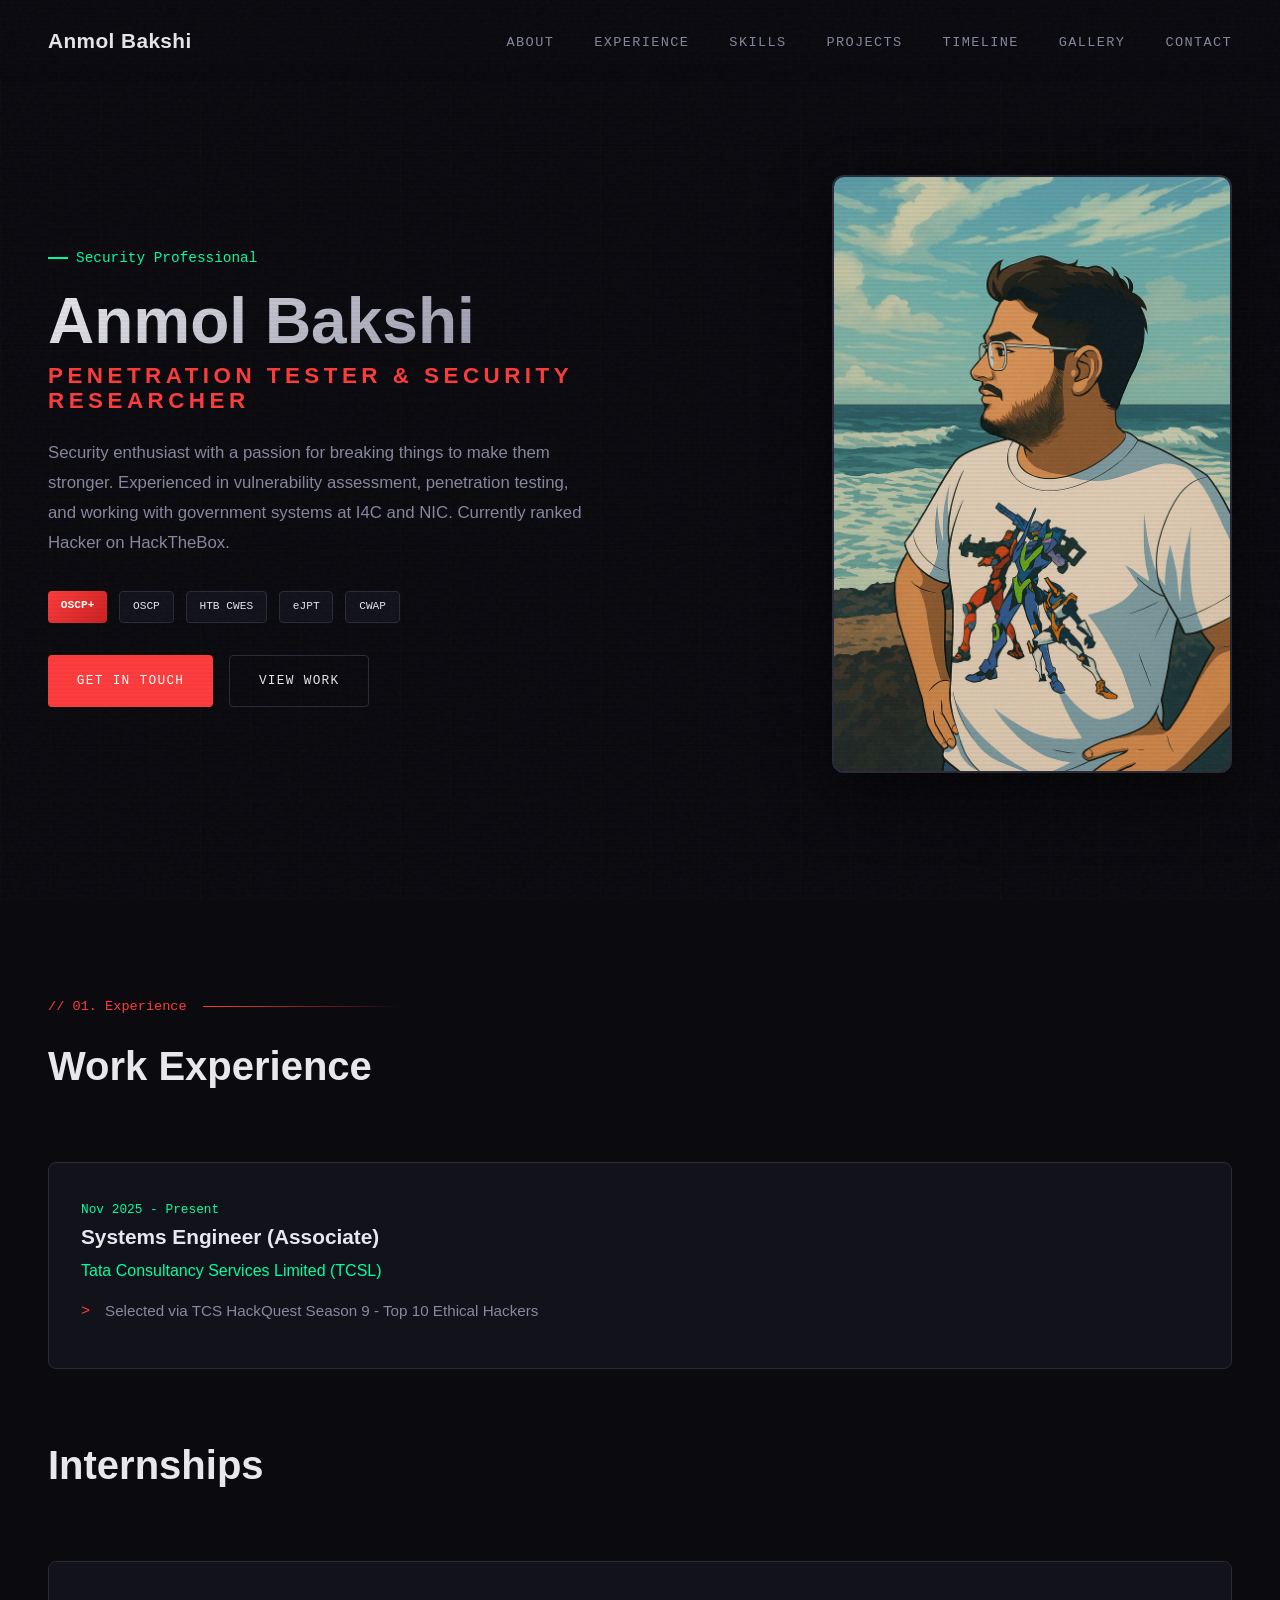
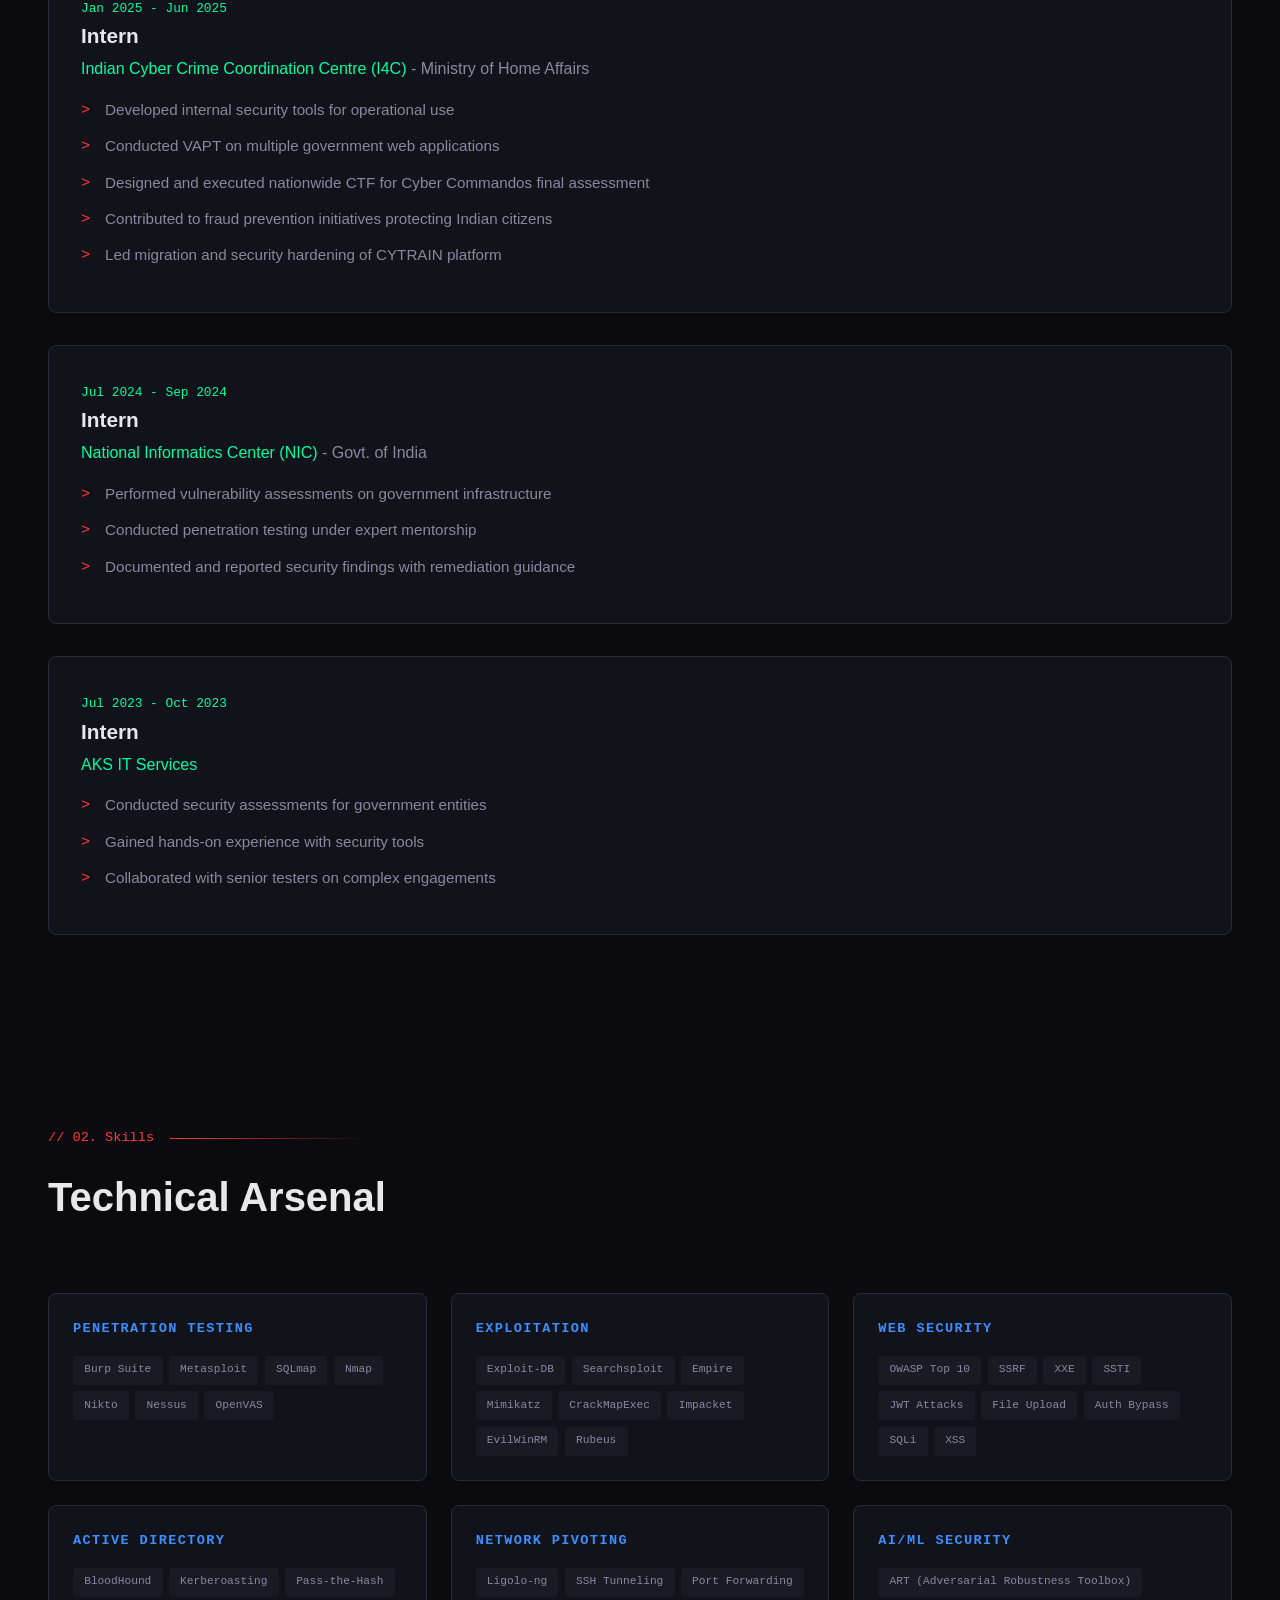
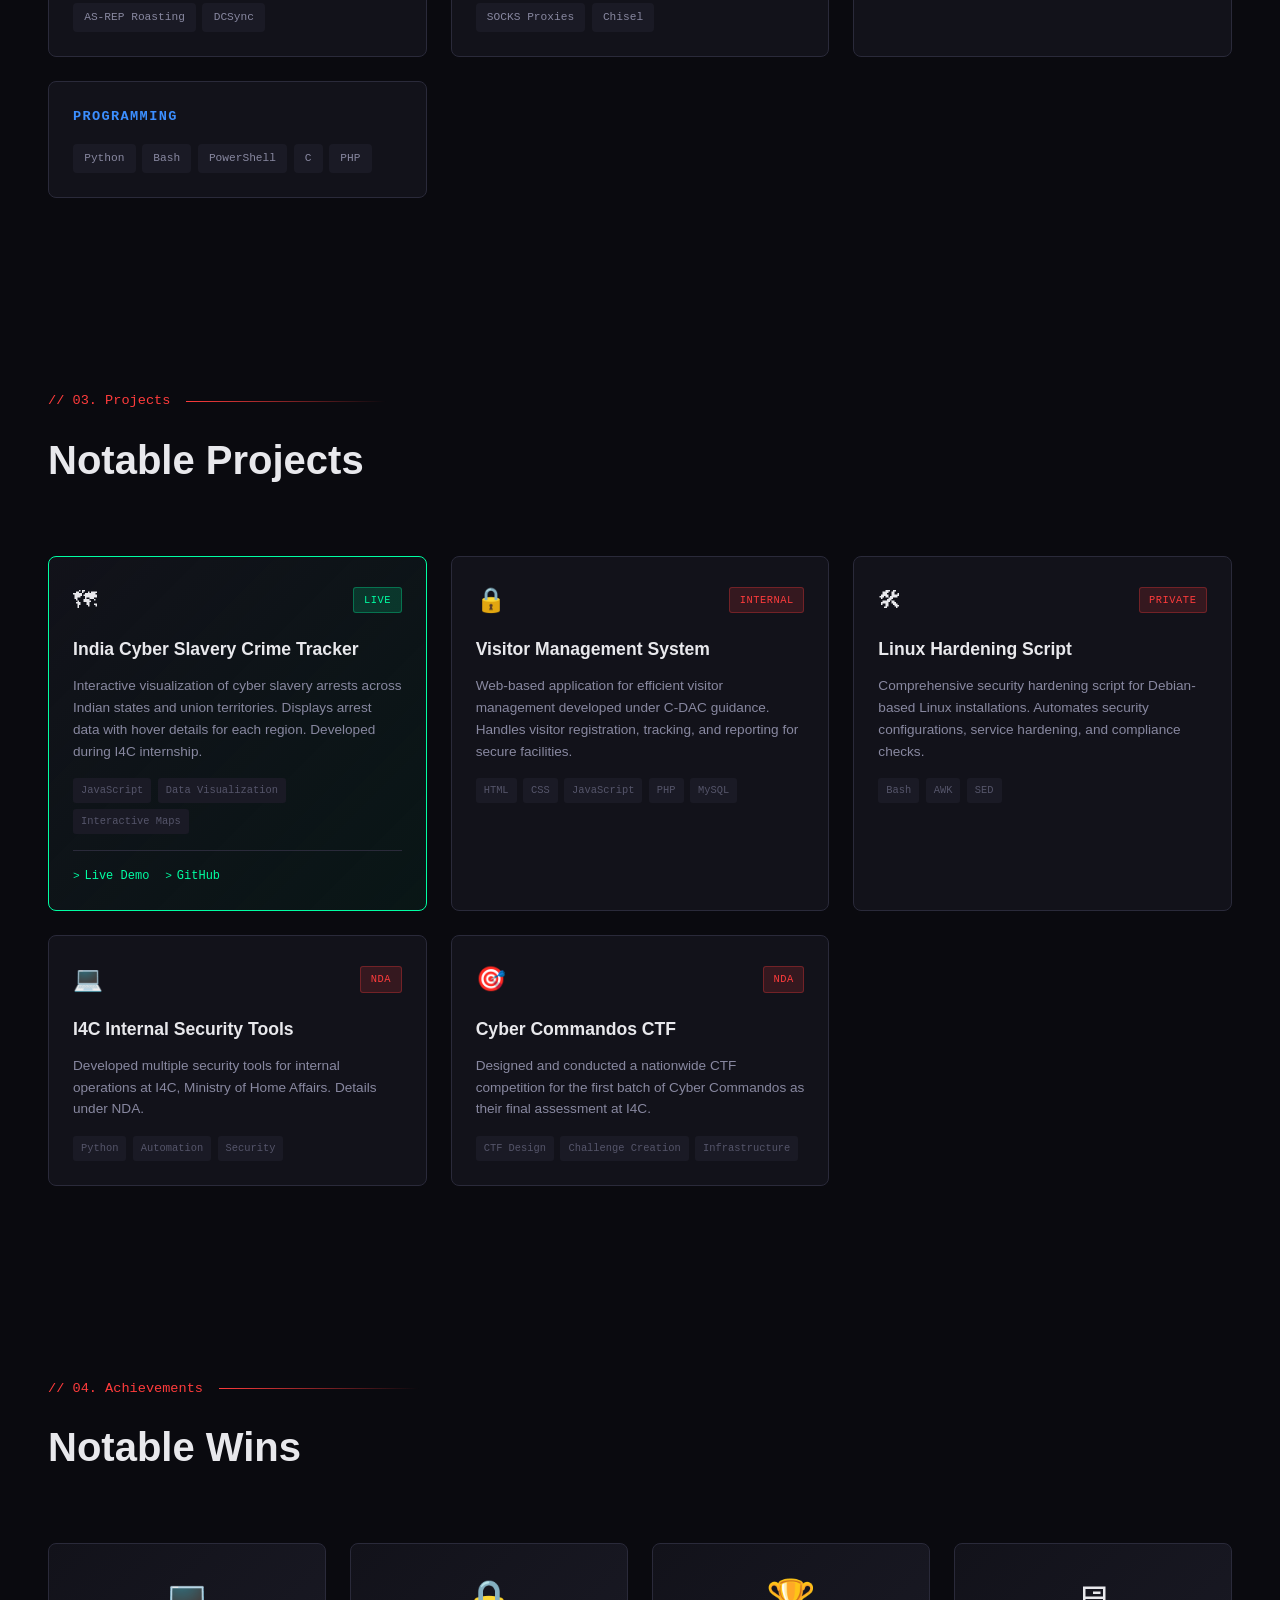
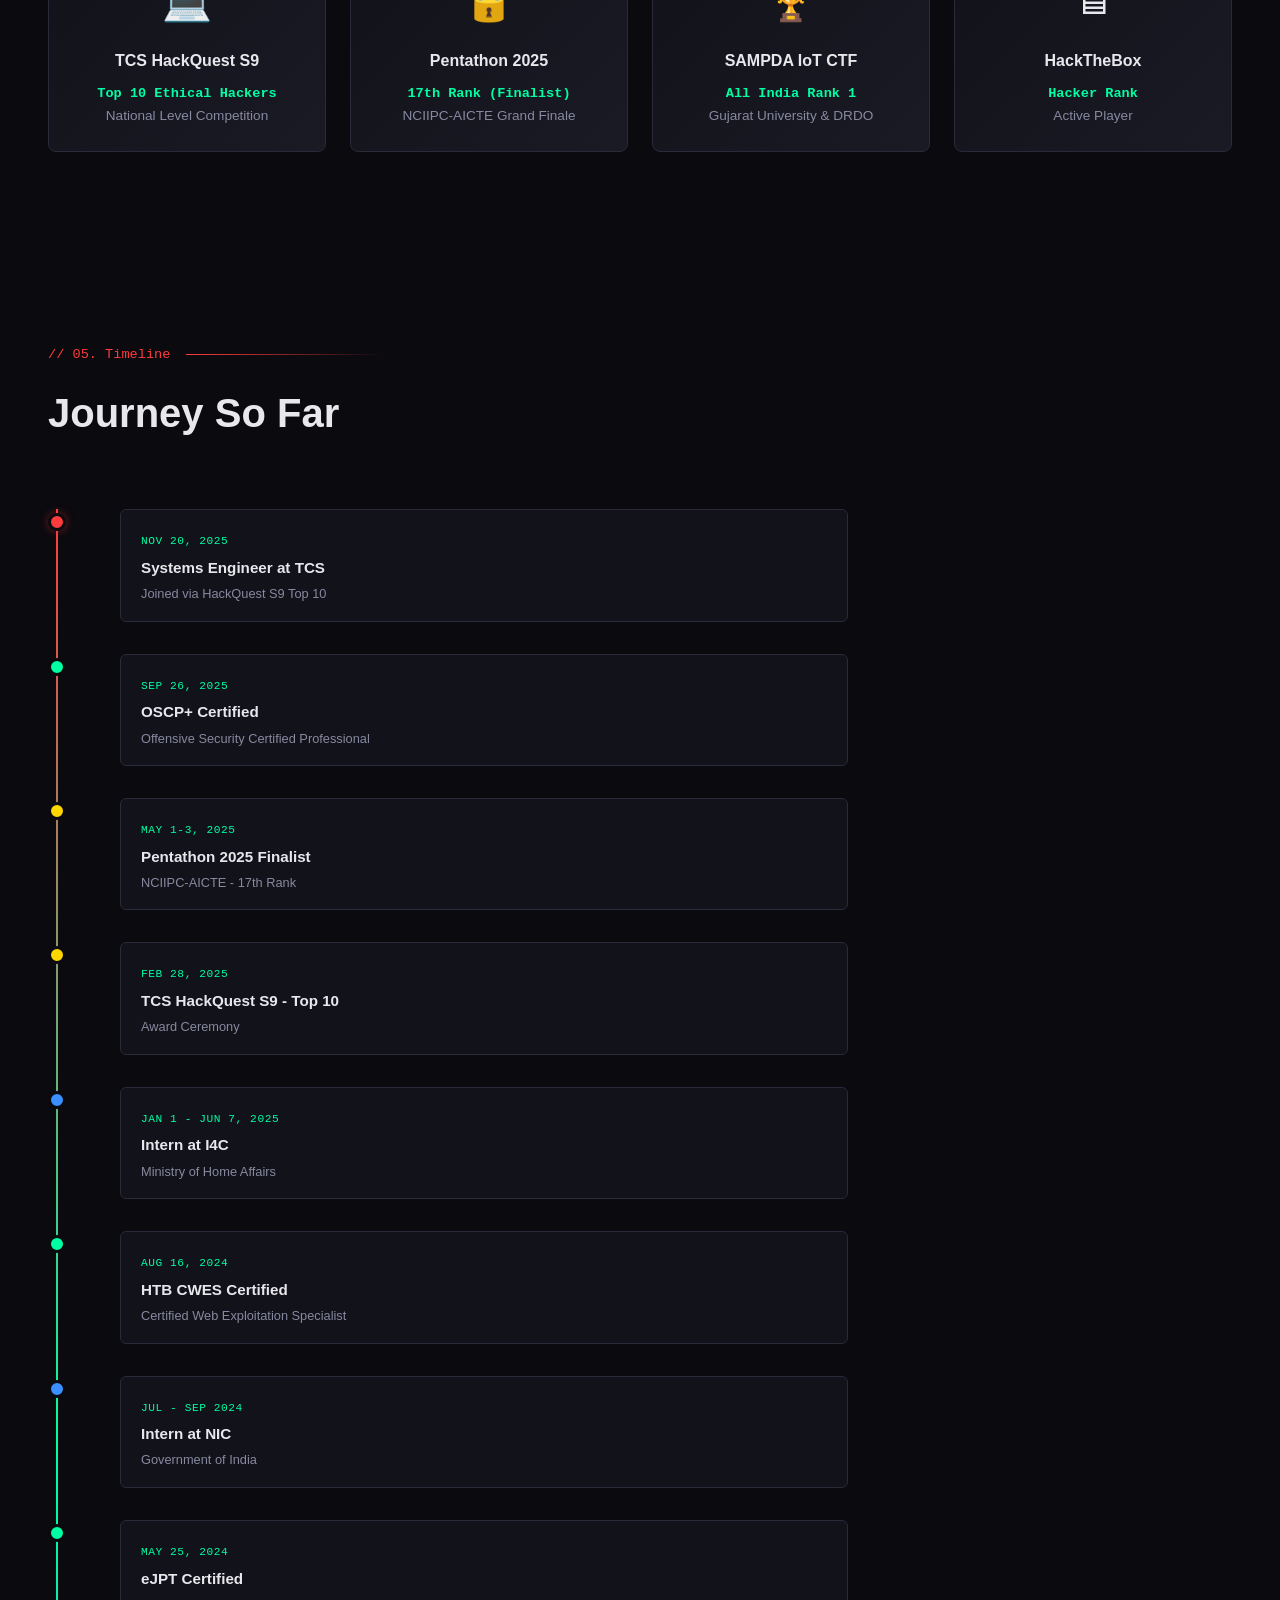
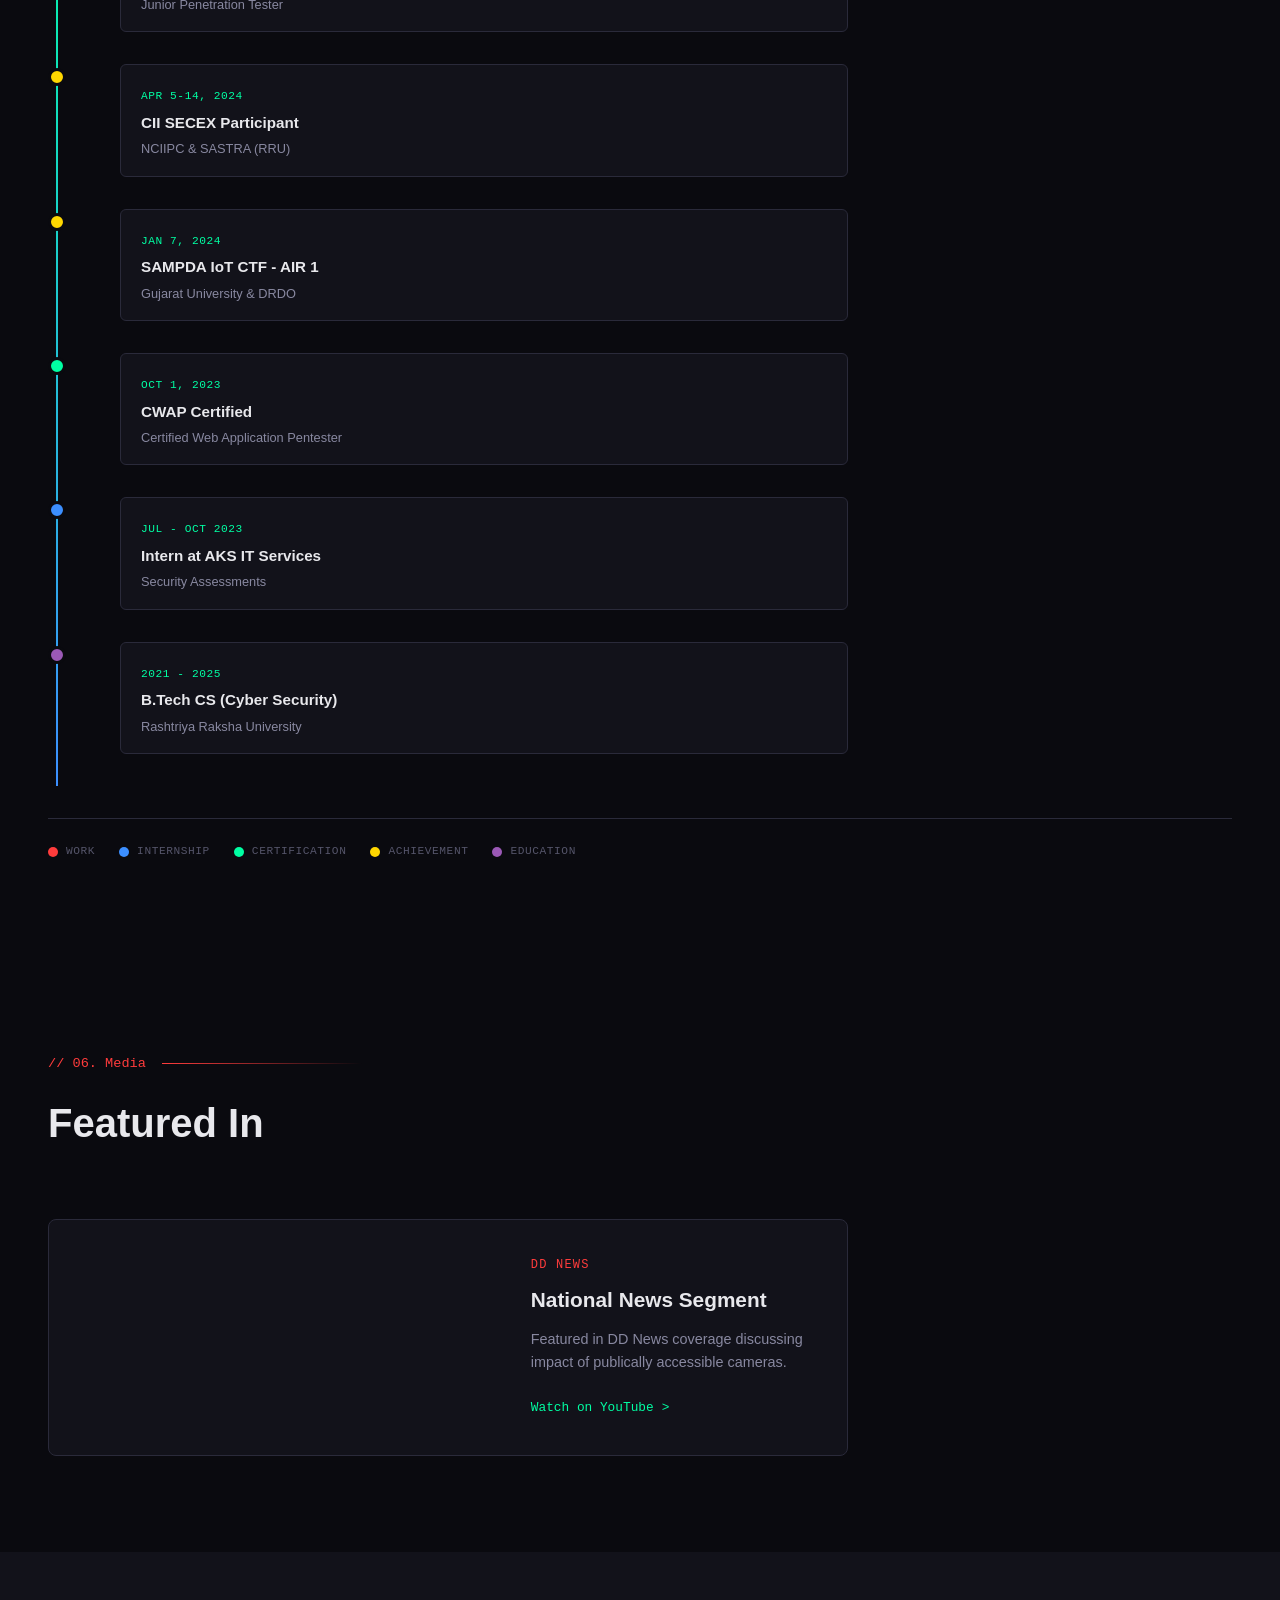
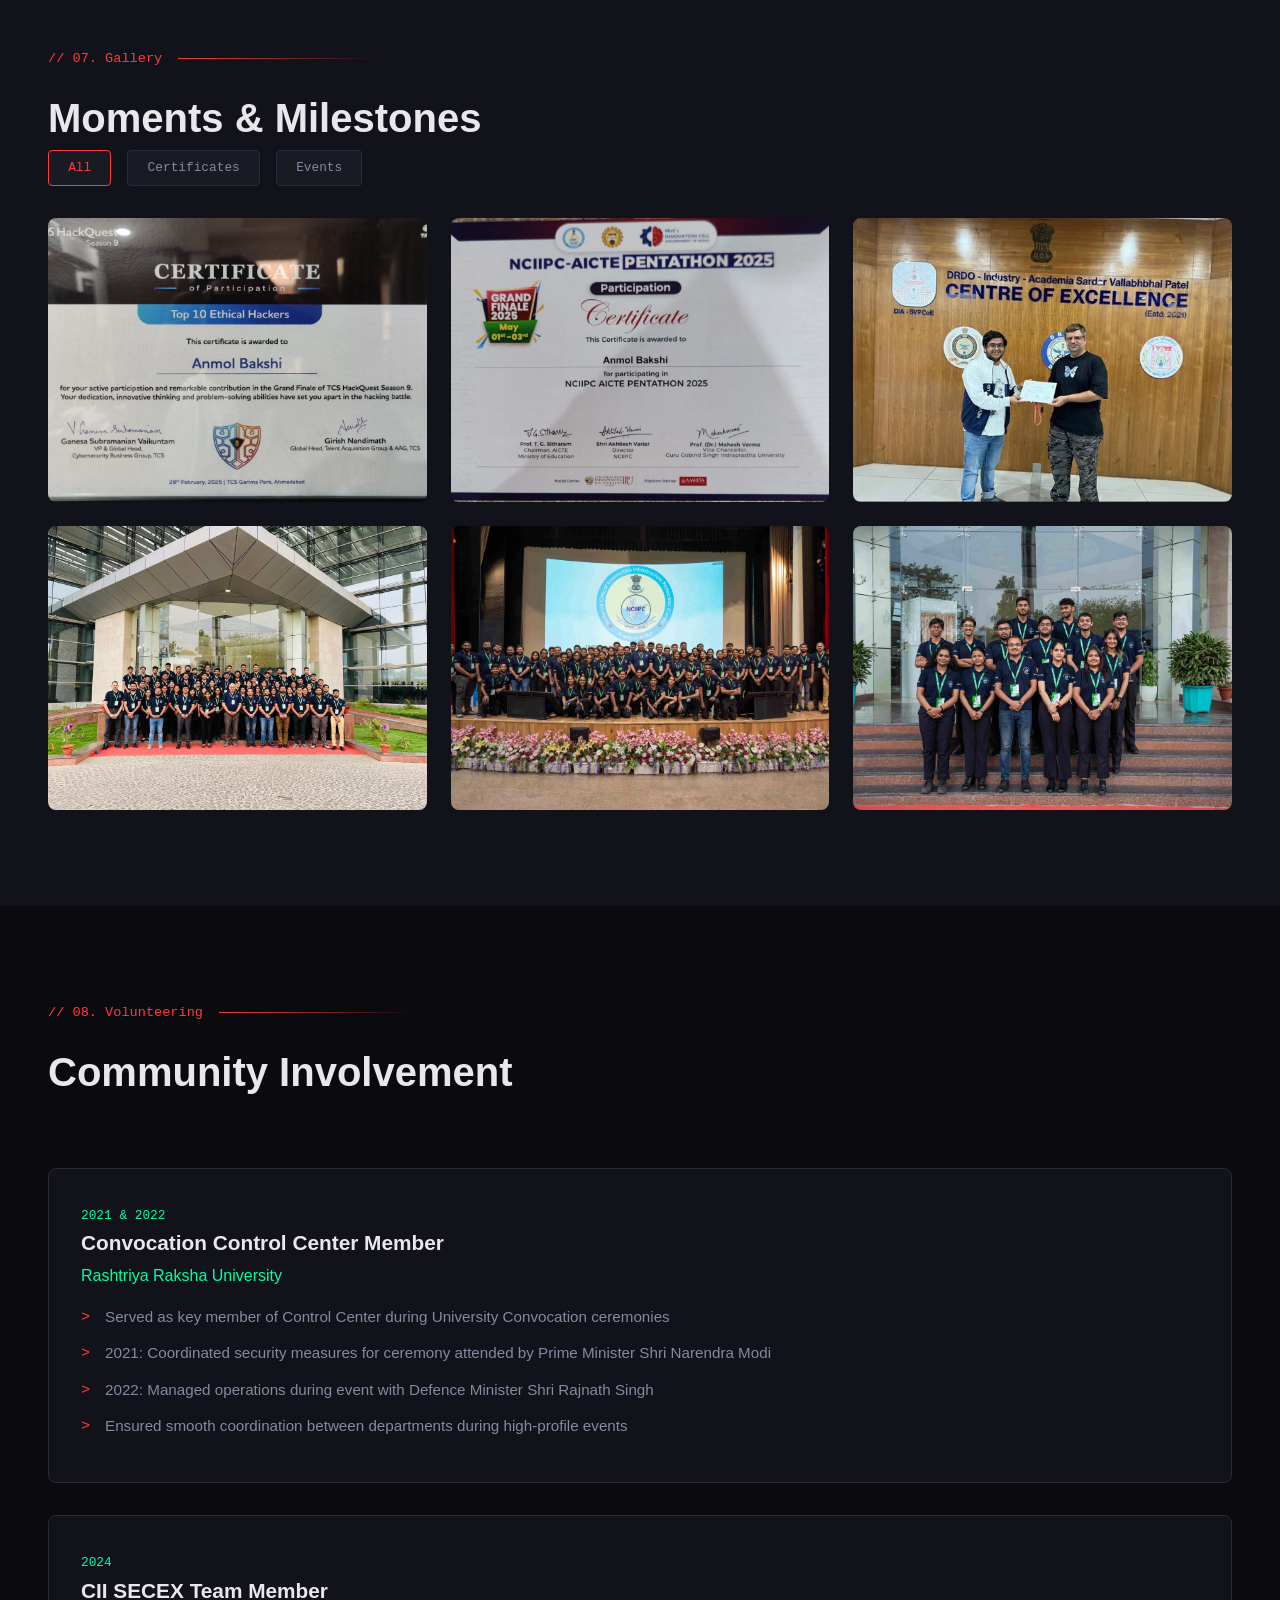
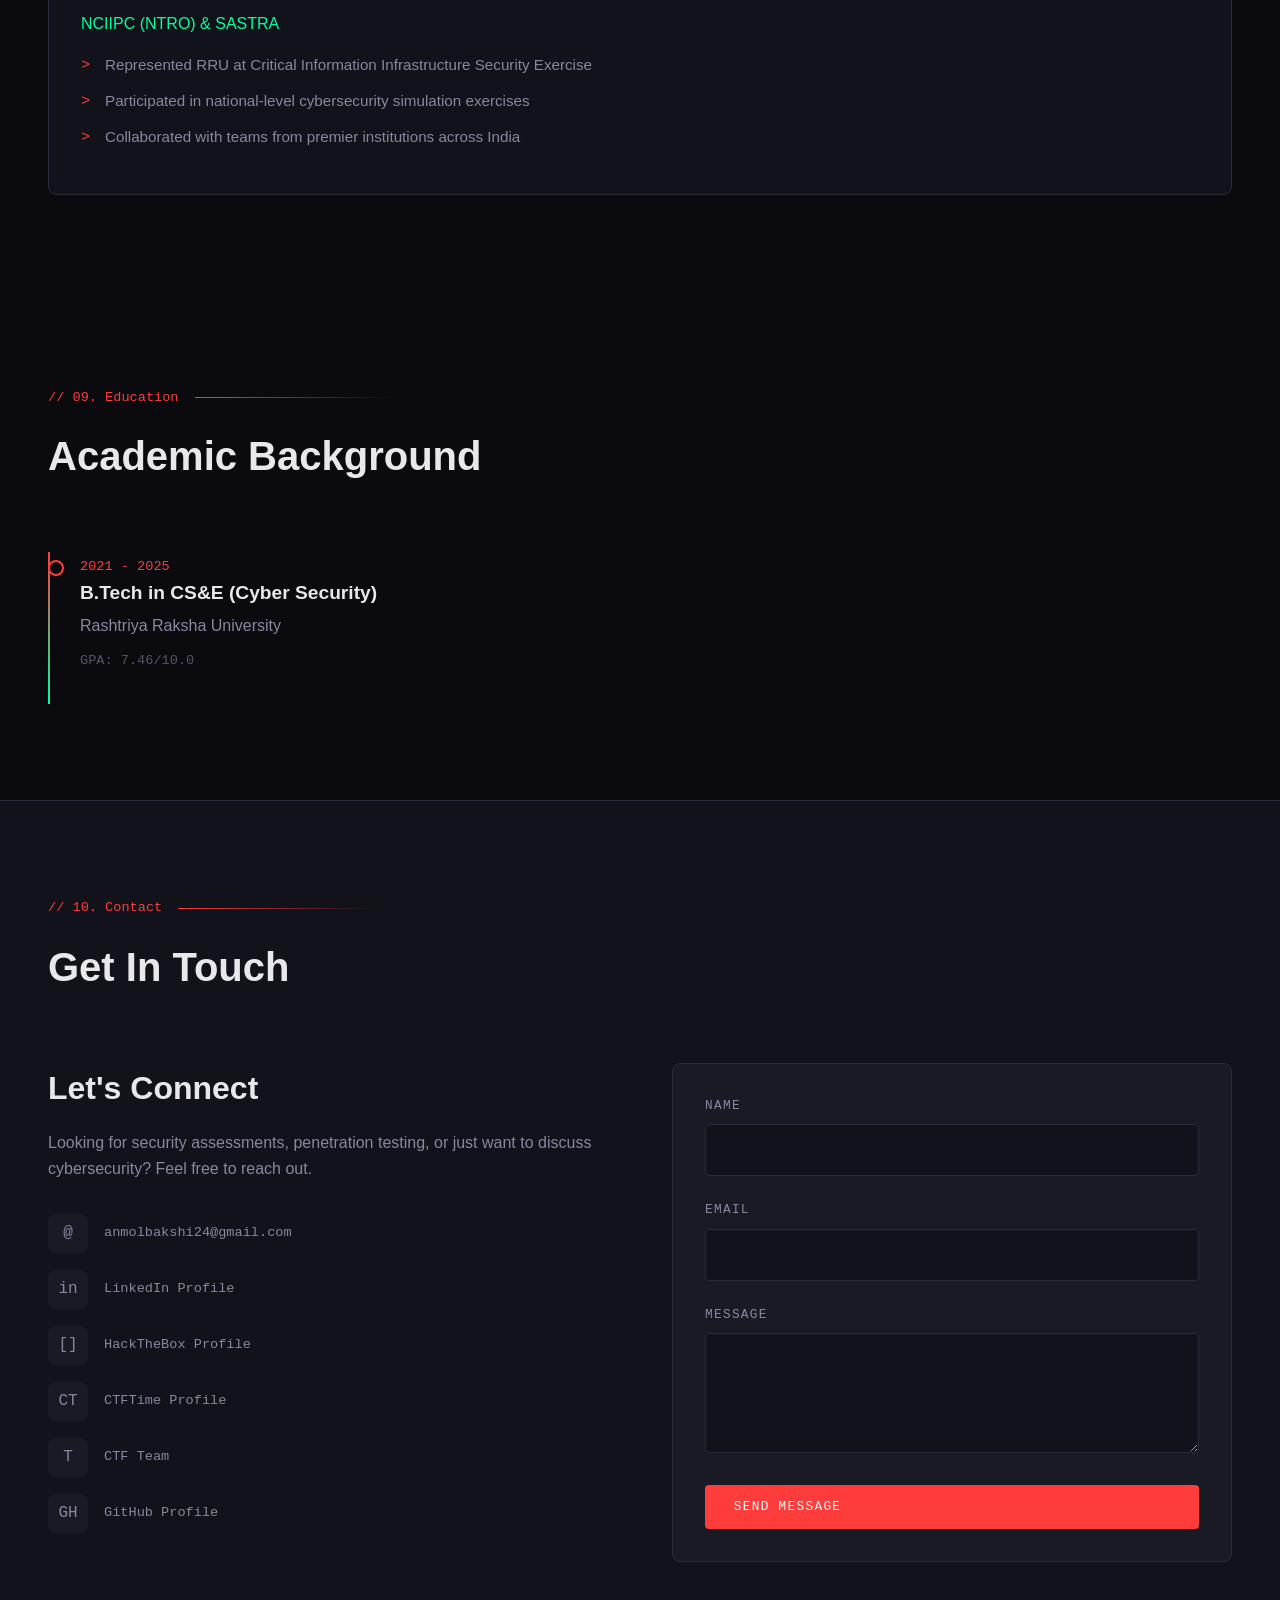
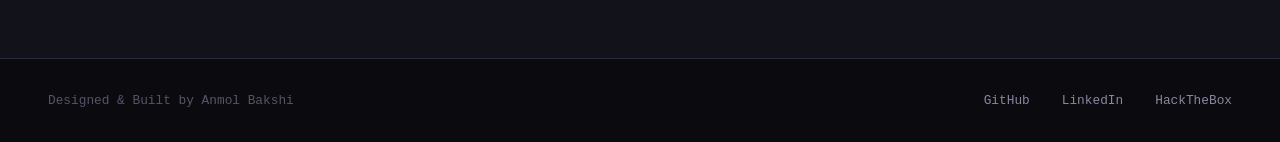
==== index.html @ 07eb1e12 "Update index.html" ====
<!DOCTYPE html>
<html lang="en">
<head>
    <meta charset="UTF-8">
    <meta name="viewport" content="width=device-width, initial-scale=1.0">
    <meta http-equiv="X-UA-Compatible" content="IE=edge">
    
    <!-- Security Headers via Meta Tags -->
    <meta http-equiv="Content-Security-Policy" content="default-src 'self'; script-src 'self' 'unsafe-inline' https://www.freevisitorcounters.com; style-src 'self' 'unsafe-inline' https://fonts.googleapis.com; font-src 'self' https://fonts.gstatic.com; img-src 'self' data: https://www.freevisitorcounters.com; connect-src 'self'; frame-src https://www.youtube.com https://www.youtube-nocookie.com; frame-ancestors 'none'; base-uri 'self'; form-action 'self';">
    <meta http-equiv="X-Content-Type-Options" content="nosniff">
    <meta http-equiv="X-Frame-Options" content="DENY">
    <meta name="referrer" content="strict-origin-when-cross-origin">
    
    <!-- SEO Meta Tags -->
    <meta name="description" content="Anmol Bakshi - Cybersecurity Professional, OSCP+ Certified Penetration Tester, Security Researcher">
    <meta name="keywords" content="cybersecurity, penetration testing, OSCP, security researcher, ethical hacker, Anmol Bakshi">
    <meta name="author" content="Anmol Bakshi">
    
    <!-- Open Graph -->
    <meta property="og:title" content="Anmol Bakshi | Security Professional">
    <meta property="og:description" content="OSCP+ Certified Penetration Tester & Security Researcher">
    <meta property="og:type" content="website">
    <meta property="og:url" content="https://anmolbakshi.com">
    <meta property="og:image" content="https://anmolbakshi.com/images/hero-illustrated.jpg">
    
    <!-- Twitter Card -->
    <meta name="twitter:card" content="summary_large_image">
    <meta name="twitter:title" content="Anmol Bakshi | Security Professional">
    <meta name="twitter:description" content="OSCP+ Certified Penetration Tester & Security Researcher">
    
    <title>Anmol Bakshi | Security Professional</title>
    
    <!-- Fonts -->
    <link rel="preconnect" href="https://fonts.googleapis.com">
    <link rel="preconnect" href="https://fonts.gstatic.com" crossorigin>
    <link href="https://fonts.googleapis.com/css2?family=JetBrains+Mono:wght@300;400;500;600;700&family=Outfit:wght@300;400;500;600;700&display=swap" rel="stylesheet">
    
    <!-- Favicon -->
    <link rel="icon" type="image/svg+xml" href="data:image/svg+xml,<svg xmlns='http://www.w3.org/2000/svg' viewBox='0 0 100 100'><text y='.9em' font-size='90'>&#128274;</text></svg>">
    
    <style>
        :root {
            --bg-primary: #0a0a0f;
            --bg-secondary: #12121a;
            --bg-tertiary: #1a1a25;
            --accent-primary: #ff3c3c;
            --accent-secondary: #00ffa3;
            --accent-tertiary: #3c8fff;
            --text-primary: #e8e8ec;
            --text-secondary: #8888a0;
            --text-muted: #55556a;
            --border-color: #2a2a3a;
            --glow-red: rgba(255, 60, 60, 0.4);
            --glow-green: rgba(0, 255, 163, 0.3);
            --font-display: 'Outfit', sans-serif;
            --font-mono: 'JetBrains Mono', monospace;
        }

        * {
            margin: 0;
            padding: 0;
            box-sizing: border-box;
        }

        html {
            scroll-behavior: smooth;
            scrollbar-width: thin;
            scrollbar-color: var(--accent-primary) var(--bg-secondary);
        }

        ::-webkit-scrollbar {
            width: 6px;
        }

        ::-webkit-scrollbar-track {
            background: var(--bg-secondary);
        }

        ::-webkit-scrollbar-thumb {
            background: var(--accent-primary);
            border-radius: 3px;
        }

        body {
            font-family: var(--font-display);
            background: var(--bg-primary);
            color: var(--text-primary);
            line-height: 1.6;
            overflow-x: hidden;
        }

        /* Noise Overlay */
        body::before {
            content: '';
            position: fixed;
            top: 0;
            left: 0;
            width: 100%;
            height: 100%;
            background-image: url("data:image/svg+xml,%3Csvg viewBox='0 0 256 256' xmlns='http://www.w3.org/2000/svg'%3E%3Cfilter id='noise'%3E%3CfeTurbulence type='fractalNoise' baseFrequency='0.9' numOctaves='4' stitchTiles='stitch'/%3E%3C/filter%3E%3Crect width='100%25' height='100%25' filter='url(%23noise)'/%3E%3C/svg%3E");
            opacity: 0.03;
            pointer-events: none;
            z-index: 9999;
        }

        /* Grid Background */
        .grid-bg {
            position: fixed;
            top: 0;
            left: 0;
            width: 100%;
            height: 100%;
            background-image: 
                linear-gradient(rgba(255, 60, 60, 0.03) 1px, transparent 1px),
                linear-gradient(90deg, rgba(255, 60, 60, 0.03) 1px, transparent 1px);
            background-size: 50px 50px;
            pointer-events: none;
            z-index: -1;
        }

        /* Scanline Effect */
        .scanlines {
            position: fixed;
            top: 0;
            left: 0;
            width: 100%;
            height: 100%;
            background: repeating-linear-gradient(
                0deg,
                transparent,
                transparent 2px,
                rgba(0, 0, 0, 0.1) 2px,
                rgba(0, 0, 0, 0.1) 4px
            );
            pointer-events: none;
            z-index: 9998;
            opacity: 0.3;
        }

        /* Navigation */
        .nav {
            position: fixed;
            top: 0;
            left: 0;
            right: 0;
            padding: 1.5rem 3rem;
            display: flex;
            justify-content: space-between;
            align-items: center;
            z-index: 1000;
            background: linear-gradient(to bottom, var(--bg-primary), transparent);
            backdrop-filter: blur(10px);
        }

        .nav-logo {
            font-family: var(--font-display);
            font-size: 1.3rem;
            font-weight: 700;
            color: var(--text-primary);
            text-decoration: none;
            position: relative;
            letter-spacing: 0.02em;
        }

        .nav-logo::before {
            content: '';
            display: none;
        }

        .nav-logo:hover {
            color: var(--accent-primary);
        }

        .nav-links {
            display: flex;
            gap: 2.5rem;
            list-style: none;
        }

        .nav-links a {
            font-family: var(--font-mono);
            font-size: 0.85rem;
            color: var(--text-secondary);
            text-decoration: none;
            text-transform: uppercase;
            letter-spacing: 0.1em;
            transition: all 0.3s ease;
            position: relative;
        }

        .nav-links a::after {
            content: '';
            position: absolute;
            bottom: -4px;
            left: 0;
            width: 0;
            height: 2px;
            background: var(--accent-primary);
            transition: width 0.3s ease;
        }

        .nav-links a:hover {
            color: var(--accent-primary);
        }

        .nav-links a:hover::after {
            width: 100%;
        }

        /* Hero Section */
        .hero {
            min-height: 100vh;
            display: flex;
            align-items: center;
            padding: 6rem 3rem 3rem;
            position: relative;
        }

        .hero-container {
            display: grid;
            grid-template-columns: 1fr 1fr;
            gap: 4rem;
            align-items: center;
            max-width: 1400px;
            margin: 0 auto;
            width: 100%;
        }

        .hero-content {
            animation: fadeInUp 1s ease;
        }

        @keyframes fadeInUp {
            from {
                opacity: 0;
                transform: translateY(30px);
            }
            to {
                opacity: 1;
                transform: translateY(0);
            }
        }

        .hero-tag {
            font-family: var(--font-mono);
            font-size: 0.9rem;
            color: var(--accent-secondary);
            margin-bottom: 1rem;
            display: inline-flex;
            align-items: center;
            gap: 0.5rem;
        }

        .hero-tag::before {
            content: '';
            width: 20px;
            height: 2px;
            background: var(--accent-secondary);
        }

        .hero-title {
            font-size: clamp(2.5rem, 5vw, 4.5rem);
            font-weight: 700;
            line-height: 1.1;
            margin-bottom: 1.5rem;
        }

        .hero-title .name {
            display: block;
            background: linear-gradient(135deg, var(--text-primary) 0%, var(--text-secondary) 100%);
            -webkit-background-clip: text;
            -webkit-text-fill-color: transparent;
            background-clip: text;
        }

        .hero-title .role {
            display: block;
            color: var(--accent-primary);
            font-size: 0.35em;
            text-transform: uppercase;
            letter-spacing: 0.2em;
            margin-top: 0.5rem;
        }

        .hero-description {
            font-size: 1.05rem;
            color: var(--text-secondary);
            max-width: 550px;
            margin-bottom: 2rem;
            line-height: 1.8;
        }

        .hero-certs {
            display: flex;
            flex-wrap: wrap;
            gap: 0.75rem;
            margin-bottom: 2rem;
        }

        .cert-badge {
            font-family: var(--font-mono);
            font-size: 0.7rem;
            padding: 0.4rem 0.8rem;
            background: var(--bg-secondary);
            border: 1px solid var(--border-color);
            border-radius: 4px;
            color: var(--text-primary);
            transition: all 0.3s ease;
            text-decoration: none;
        }

        .cert-badge:hover {
            border-color: var(--accent-primary);
            box-shadow: 0 0 20px var(--glow-red);
        }

        .cert-badge.primary {
            background: linear-gradient(135deg, var(--accent-primary), #cc2020);
            border: none;
            color: white;
            font-weight: 600;
        }

        .hero-cta {
            display: flex;
            gap: 1rem;
            flex-wrap: wrap;
        }

        .btn {
            font-family: var(--font-mono);
            font-size: 0.8rem;
            padding: 0.9rem 1.8rem;
            border: none;
            border-radius: 4px;
            cursor: pointer;
            text-decoration: none;
            text-transform: uppercase;
            letter-spacing: 0.1em;
            transition: all 0.3s ease;
            display: inline-flex;
            align-items: center;
            gap: 0.5rem;
        }

        .btn-primary {
            background: var(--accent-primary);
            color: white;
        }

        .btn-primary:hover {
            box-shadow: 0 0 30px var(--glow-red);
            transform: translateY(-2px);
        }

        .btn-secondary {
            background: transparent;
            color: var(--text-primary);
            border: 1px solid var(--border-color);
        }

        .btn-secondary:hover {
            border-color: var(--accent-secondary);
            color: var(--accent-secondary);
        }

        /* Hero Image */
        .hero-image-container {
            position: relative;
            animation: fadeInUp 1s ease 0.3s both;
        }

        .hero-image {
            width: 100%;
            max-width: 400px;
            height: auto;
            border-radius: 12px;
            border: 2px solid var(--border-color);
            box-shadow: 0 20px 60px rgba(0, 0, 0, 0.5);
            transition: all 0.4s ease;
            margin-left: auto;
            display: block;
        }

        .hero-image:hover {
            border-color: var(--accent-primary);
            transform: translateY(-5px);
            box-shadow: 0 30px 80px rgba(255, 60, 60, 0.2);
        }

        /* Section Styling */
        section {
            padding: 6rem 3rem;
            position: relative;
            max-width: 1400px;
            margin: 0 auto;
        }

        .section-header {
            margin-bottom: 4rem;
        }

        .section-tag {
            font-family: var(--font-mono);
            font-size: 0.85rem;
            color: var(--accent-primary);
            margin-bottom: 1rem;
            display: flex;
            align-items: center;
            gap: 1rem;
        }

        .section-tag::after {
            content: '';
            flex: 1;
            max-width: 200px;
            height: 1px;
            background: linear-gradient(to right, var(--accent-primary), transparent);
        }

        .section-title {
            font-size: 2.5rem;
            font-weight: 600;
        }

        /* Experience Section */
        .experience-grid {
            display: grid;
            gap: 2rem;
        }

        .experience-card {
            background: var(--bg-secondary);
            border: 1px solid var(--border-color);
            border-radius: 8px;
            padding: 2rem;
            position: relative;
            overflow: hidden;
            transition: all 0.4s ease;
        }

        .experience-card::before {
            content: '';
            position: absolute;
            top: 0;
            left: 0;
            width: 4px;
            height: 100%;
            background: var(--accent-primary);
            transform: scaleY(0);
            transform-origin: bottom;
            transition: transform 0.4s ease;
        }

        .experience-card:hover {
            border-color: var(--accent-primary);
            transform: translateX(10px);
        }

        .experience-card:hover::before {
            transform: scaleY(1);
        }

        .experience-date {
            font-family: var(--font-mono);
            font-size: 0.8rem;
            color: var(--accent-secondary);
            margin-bottom: 0.5rem;
        }

        .experience-title {
            font-size: 1.3rem;
            font-weight: 600;
            margin-bottom: 0.25rem;
        }

        .experience-company {
            font-size: 1rem;
            color: var(--text-secondary);
            margin-bottom: 1rem;
        }

        .experience-list {
            list-style: none;
        }

        .experience-list li {
            position: relative;
            padding-left: 1.5rem;
            margin-bottom: 0.75rem;
            color: var(--text-secondary);
            font-size: 0.95rem;
        }

        .experience-list li::before {
            content: '>';
            position: absolute;
            left: 0;
            color: var(--accent-primary);
            font-family: var(--font-mono);
        }

        /* Skills Section */
        .skills-container {
            display: grid;
            grid-template-columns: repeat(auto-fit, minmax(280px, 1fr));
            gap: 1.5rem;
        }

        .skill-category {
            background: var(--bg-secondary);
            border: 1px solid var(--border-color);
            border-radius: 8px;
            padding: 1.5rem;
            transition: all 0.3s ease;
        }

        .skill-category:hover {
            border-color: var(--accent-tertiary);
        }

        .skill-category-title {
            font-family: var(--font-mono);
            font-size: 0.85rem;
            color: var(--accent-tertiary);
            margin-bottom: 1rem;
            text-transform: uppercase;
            letter-spacing: 0.1em;
        }

        .skill-tags {
            display: flex;
            flex-wrap: wrap;
            gap: 0.4rem;
        }

        .skill-tag {
            font-family: var(--font-mono);
            font-size: 0.7rem;
            padding: 0.35rem 0.7rem;
            background: var(--bg-tertiary);
            border-radius: 4px;
            color: var(--text-secondary);
            transition: all 0.3s ease;
        }

        .skill-tag:hover {
            color: var(--text-primary);
            background: var(--bg-primary);
        }

        /* Achievements Section */
        .achievements-grid {
            display: grid;
            grid-template-columns: repeat(auto-fit, minmax(260px, 1fr));
            gap: 1.5rem;
        }

        /* Projects Section */
        .projects-grid {
            display: grid;
            grid-template-columns: repeat(auto-fit, minmax(280px, 1fr));
            gap: 1.5rem;
        }

        .project-card {
            background: var(--bg-secondary);
            border: 1px solid var(--border-color);
            border-radius: 8px;
            padding: 1.5rem;
            transition: all 0.3s ease;
        }

        .project-card:hover {
            border-color: var(--accent-tertiary);
            transform: translateY(-3px);
        }

        .project-card.featured {
            border-color: var(--accent-secondary);
            background: linear-gradient(135deg, var(--bg-secondary) 0%, rgba(0, 255, 163, 0.05) 100%);
        }

        .project-card.featured:hover {
            border-color: var(--accent-secondary);
            box-shadow: 0 5px 30px rgba(0, 255, 163, 0.15);
        }

        .project-header {
            display: flex;
            justify-content: space-between;
            align-items: center;
            margin-bottom: 1rem;
        }

        .project-icon {
            font-size: 1.5rem;
        }

        .project-status {
            font-family: var(--font-mono);
            font-size: 0.65rem;
            padding: 0.25rem 0.6rem;
            border-radius: 3px;
            text-transform: uppercase;
            letter-spacing: 0.05em;
        }

        .project-status.private {
            background: rgba(255, 60, 60, 0.15);
            color: var(--accent-primary);
            border: 1px solid rgba(255, 60, 60, 0.3);
        }

        .project-status.public {
            background: rgba(0, 255, 163, 0.15);
            color: var(--accent-secondary);
            border: 1px solid rgba(0, 255, 163, 0.3);
        }

        .project-title {
            font-size: 1.1rem;
            font-weight: 600;
            margin-bottom: 0.75rem;
        }

        .project-desc {
            font-size: 0.85rem;
            color: var(--text-secondary);
            line-height: 1.6;
            margin-bottom: 1rem;
        }

        .project-tech {
            display: flex;
            flex-wrap: wrap;
            gap: 0.4rem;
        }

        .project-tech span {
            font-family: var(--font-mono);
            font-size: 0.65rem;
            padding: 0.25rem 0.5rem;
            background: var(--bg-tertiary);
            border-radius: 3px;
            color: var(--text-muted);
        }

        .project-links {
            display: flex;
            gap: 1rem;
            margin-top: 1rem;
            padding-top: 1rem;
            border-top: 1px solid var(--border-color);
        }

        .project-link {
            font-family: var(--font-mono);
            font-size: 0.75rem;
            color: var(--accent-secondary);
            text-decoration: none;
            display: inline-flex;
            align-items: center;
            gap: 0.3rem;
            transition: all 0.3s ease;
        }

        .project-link:hover {
            color: var(--text-primary);
        }

        .project-link::before {
            content: '>';
            font-size: 0.7rem;
        }

        /* Career Timeline */
        .career-timeline {
            position: relative;
            padding-left: 3rem;
            max-width: 800px;
        }

        .career-timeline::before {
            content: '';
            position: absolute;
            left: 8px;
            top: 0;
            height: 100%;
            width: 2px;
            background: linear-gradient(to bottom, var(--accent-primary), var(--accent-secondary), var(--accent-tertiary));
        }

        .timeline-item {
            position: relative;
            padding-bottom: 2rem;
            padding-left: 1.5rem;
        }

        .timeline-marker {
            position: absolute;
            left: -3rem;
            top: 0.25rem;
            width: 18px;
            height: 18px;
            border-radius: 50%;
            border: 3px solid var(--bg-primary);
            z-index: 1;
        }

        .timeline-marker.work {
            background: var(--accent-primary);
            box-shadow: 0 0 10px var(--glow-red);
        }

        .timeline-marker.intern {
            background: var(--accent-tertiary);
        }

        .timeline-marker.cert {
            background: var(--accent-secondary);
        }

        .timeline-marker.achievement {
            background: #ffd700;
        }

        .timeline-marker.education {
            background: #9b59b6;
        }

        .timeline-content {
            background: var(--bg-secondary);
            border: 1px solid var(--border-color);
            border-radius: 6px;
            padding: 1rem 1.25rem;
            transition: all 0.3s ease;
        }

        .timeline-content:hover {
            border-color: var(--border-color);
            transform: translateX(5px);
        }

        .timeline-date {
            font-family: var(--font-mono);
            font-size: 0.7rem;
            color: var(--accent-secondary);
            text-transform: uppercase;
            letter-spacing: 0.05em;
        }

        .timeline-content h4 {
            font-size: 0.95rem;
            font-weight: 600;
            margin: 0.25rem 0;
        }

        .timeline-content p {
            font-size: 0.8rem;
            color: var(--text-secondary);
            margin: 0;
        }

        .timeline-legend {
            display: flex;
            flex-wrap: wrap;
            gap: 1.5rem;
            margin-top: 2rem;
            padding-top: 1.5rem;
            border-top: 1px solid var(--border-color);
        }

        .legend-item {
            display: flex;
            align-items: center;
            gap: 0.5rem;
            font-family: var(--font-mono);
            font-size: 0.7rem;
            color: var(--text-muted);
            text-transform: uppercase;
            letter-spacing: 0.05em;
        }

        .legend-dot {
            width: 10px;
            height: 10px;
            border-radius: 50%;
        }

        .legend-dot.work { background: var(--accent-primary); }
        .legend-dot.intern { background: var(--accent-tertiary); }
        .legend-dot.cert { background: var(--accent-secondary); }
        .legend-dot.achievement { background: #ffd700; }
        .legend-dot.education { background: #9b59b6; }

        .achievement-card {
            background: linear-gradient(135deg, var(--bg-secondary) 0%, var(--bg-tertiary) 100%);
            border: 1px solid var(--border-color);
            border-radius: 8px;
            padding: 1.5rem;
            text-align: center;
            transition: all 0.3s ease;
        }

        .achievement-card:hover {
            transform: translateY(-5px);
            box-shadow: 0 10px 40px rgba(0, 0, 0, 0.3);
        }

        .achievement-icon {
            font-size: 2.5rem;
            margin-bottom: 1rem;
        }

        .achievement-title {
            font-size: 1rem;
            font-weight: 600;
            margin-bottom: 0.5rem;
        }

        .achievement-desc {
            font-size: 0.85rem;
            color: var(--text-secondary);
        }

        .achievement-highlight {
            color: var(--accent-secondary);
            font-family: var(--font-mono);
            font-weight: 600;
        }

        /* Gallery Section */
        .gallery-section {
            background: var(--bg-secondary);
            padding: 6rem 0;
        }

        .gallery-section .section-header,
        .gallery-section .gallery-container {
            max-width: 1400px;
            margin: 0 auto;
            padding: 0 3rem;
        }

        .gallery-tabs {
            display: flex;
            gap: 1rem;
            margin-bottom: 2rem;
            flex-wrap: wrap;
        }

        .gallery-tab {
            font-family: var(--font-mono);
            font-size: 0.8rem;
            padding: 0.6rem 1.2rem;
            background: var(--bg-tertiary);
            border: 1px solid var(--border-color);
            border-radius: 4px;
            color: var(--text-secondary);
            cursor: pointer;
            transition: all 0.3s ease;
        }

        .gallery-tab:hover,
        .gallery-tab.active {
            border-color: var(--accent-primary);
            color: var(--accent-primary);
        }

        .gallery-grid {
            display: grid;
            grid-template-columns: repeat(auto-fill, minmax(300px, 1fr));
            gap: 1.5rem;
        }

        .gallery-item {
            position: relative;
            border-radius: 8px;
            overflow: hidden;
            cursor: pointer;
            aspect-ratio: 4/3;
            background: var(--bg-tertiary);
        }

        .gallery-item img {
            width: 100%;
            height: 100%;
            object-fit: cover;
            transition: transform 0.4s ease;
        }

        .gallery-item:hover img {
            transform: scale(1.05);
        }

        .gallery-overlay {
            position: absolute;
            bottom: 0;
            left: 0;
            right: 0;
            padding: 1.5rem;
            background: linear-gradient(transparent, rgba(0, 0, 0, 0.9));
            transform: translateY(100%);
            transition: transform 0.3s ease;
        }

        .gallery-item:hover .gallery-overlay {
            transform: translateY(0);
        }

        .gallery-overlay h4 {
            font-size: 1rem;
            margin-bottom: 0.25rem;
        }

        .gallery-overlay p {
            font-size: 0.8rem;
            color: var(--text-secondary);
        }

        /* Lightbox */
        .lightbox {
            position: fixed;
            top: 0;
            left: 0;
            width: 100%;
            height: 100%;
            background: rgba(0, 0, 0, 0.95);
            z-index: 10000;
            display: none;
            align-items: center;
            justify-content: center;
            padding: 2rem;
        }

        .lightbox.active {
            display: flex;
        }

        .lightbox img {
            max-width: 90%;
            max-height: 90%;
            object-fit: contain;
            border-radius: 8px;
        }

        .lightbox-close {
            position: absolute;
            top: 2rem;
            right: 2rem;
            font-size: 2rem;
            color: white;
            cursor: pointer;
            background: none;
            border: none;
            font-family: var(--font-mono);
        }

        /* Education Section */
        .education-timeline {
            position: relative;
            padding-left: 2rem;
        }

        /* Media Section */
        .media-container {
            max-width: 800px;
        }

        .media-card {
            display: grid;
            grid-template-columns: 1.2fr 1fr;
            gap: 2rem;
            background: var(--bg-secondary);
            border: 1px solid var(--border-color);
            border-radius: 8px;
            overflow: hidden;
            transition: all 0.3s ease;
        }

        .media-card:hover {
            border-color: var(--accent-primary);
        }

        .media-video {
            position: relative;
            padding-bottom: 56.25%;
            height: 0;
            overflow: hidden;
        }

        .media-video iframe {
            position: absolute;
            top: 0;
            left: 0;
            width: 100%;
            height: 100%;
        }

        .media-info {
            padding: 2rem;
            display: flex;
            flex-direction: column;
            justify-content: center;
        }

        .media-source {
            font-family: var(--font-mono);
            font-size: 0.75rem;
            color: var(--accent-primary);
            text-transform: uppercase;
            letter-spacing: 0.1em;
            margin-bottom: 0.5rem;
        }

        .media-title {
            font-size: 1.3rem;
            font-weight: 600;
            margin-bottom: 0.75rem;
        }

        .media-desc {
            font-size: 0.9rem;
            color: var(--text-secondary);
            margin-bottom: 1.5rem;
            line-height: 1.6;
        }

        .media-link {
            font-family: var(--font-mono);
            font-size: 0.8rem;
            color: var(--accent-secondary);
            text-decoration: none;
            display: inline-flex;
            align-items: center;
            gap: 0.5rem;
            transition: all 0.3s ease;
        }

        .media-link:hover {
            color: var(--text-primary);
        }

        .media-link::after {
            content: '>';
            transition: transform 0.3s ease;
        }

        .media-link:hover::after {
            transform: translateX(5px);
        }

        @media (max-width: 768px) {
            .media-card {
                grid-template-columns: 1fr;
            }

            .media-video {
                padding-bottom: 56.25%;
            }

            .media-info {
                padding: 1.5rem;
            }
        }

        /* Visitor Counter */
        .visitor-counter {
            display: flex;
            align-items: center;
            gap: 0.5rem;
            font-family: var(--font-mono);
            font-size: 0.75rem;
            color: var(--text-muted);
            transform: scale(0.8);
            opacity: 0.7;
            transition: opacity 0.3s ease;
        }

        .visitor-counter:hover {
            opacity: 1;
        }

        .visitor-counter img,
        .visitor-counter a {
            display: inline-block;
        }

        .education-timeline::before {
            content: '';
            position: absolute;
            left: 0;
            top: 0;
            height: 100%;
            width: 2px;
            background: linear-gradient(to bottom, var(--accent-primary), var(--accent-secondary));
        }

        .education-item {
            position: relative;
            padding-bottom: 2rem;
        }

        .education-item::before {
            content: '';
            position: absolute;
            left: -2rem;
            top: 0.5rem;
            width: 12px;
            height: 12px;
            background: var(--bg-primary);
            border: 2px solid var(--accent-primary);
            border-radius: 50%;
        }

        .education-year {
            font-family: var(--font-mono);
            font-size: 0.85rem;
            color: var(--accent-primary);
            margin-bottom: 0.5rem;
        }

        .education-degree {
            font-size: 1.2rem;
            font-weight: 600;
            margin-bottom: 0.25rem;
        }

        .education-school {
            color: var(--text-secondary);
            margin-bottom: 0.5rem;
        }

        .education-grade {
            font-family: var(--font-mono);
            font-size: 0.85rem;
            color: var(--text-muted);
        }

        /* Contact Section */
        .contact-section {
            background: var(--bg-secondary);
            border-top: 1px solid var(--border-color);
        }

        .contact-section section {
            max-width: 1400px;
        }

        .contact-grid {
            display: grid;
            grid-template-columns: 1fr 1fr;
            gap: 4rem;
            align-items: start;
        }

        .contact-info h3 {
            font-size: 2rem;
            margin-bottom: 1rem;
        }

        .contact-info p {
            color: var(--text-secondary);
            margin-bottom: 2rem;
        }

        .contact-links {
            display: flex;
            flex-direction: column;
            gap: 1rem;
        }

        .contact-link {
            display: flex;
            align-items: center;
            gap: 1rem;
            font-family: var(--font-mono);
            font-size: 0.85rem;
            color: var(--text-secondary);
            text-decoration: none;
            transition: all 0.3s ease;
        }

        .contact-link:hover {
            color: var(--accent-primary);
            transform: translateX(10px);
        }

        .contact-link-icon {
            width: 40px;
            height: 40px;
            background: var(--bg-tertiary);
            border-radius: 8px;
            display: flex;
            align-items: center;
            justify-content: center;
            font-size: 1rem;
            flex-shrink: 0;
        }

        /* Contact Form */
        .contact-form {
            background: var(--bg-tertiary);
            padding: 2rem;
            border-radius: 8px;
            border: 1px solid var(--border-color);
        }

        .form-group {
            margin-bottom: 1.5rem;
        }

        .form-label {
            display: block;
            font-family: var(--font-mono);
            font-size: 0.8rem;
            color: var(--text-secondary);
            margin-bottom: 0.5rem;
            text-transform: uppercase;
            letter-spacing: 0.1em;
        }

        .form-input,
        .form-textarea {
            width: 100%;
            padding: 1rem;
            background: var(--bg-secondary);
            border: 1px solid var(--border-color);
            border-radius: 4px;
            color: var(--text-primary);
            font-family: var(--font-display);
            font-size: 1rem;
            transition: all 0.3s ease;
        }

        .form-input:focus,
        .form-textarea:focus {
            outline: none;
            border-color: var(--accent-primary);
            box-shadow: 0 0 0 3px var(--glow-red);
        }

        .form-textarea {
            min-height: 120px;
            resize: vertical;
        }

        /* Footer */
        footer {
            padding: 2rem 3rem;
            border-top: 1px solid var(--border-color);
            display: flex;
            justify-content: space-between;
            align-items: center;
            font-family: var(--font-mono);
            font-size: 0.8rem;
            color: var(--text-muted);
            max-width: 1400px;
            margin: 0 auto;
        }

        .footer-links {
            display: flex;
            gap: 2rem;
        }

        .footer-links a {
            color: var(--text-secondary);
            text-decoration: none;
            transition: color 0.3s ease;
        }

        .footer-links a:hover {
            color: var(--accent-primary);
        }

        /* Visitor Counter */
        .visitor-counter {
            display: flex;
            align-items: center;
        }

        .visitor-badge {
            height: 22px;
            border-radius: 4px;
            opacity: 0.8;
            transition: opacity 0.3s ease;
        }

        .visitor-badge:hover {
            opacity: 1;
        }

        /* Mobile Hamburger */
        .mobile-menu-btn {
            display: none;
            flex-direction: column;
            gap: 5px;
            background: none;
            border: none;
            cursor: pointer;
            padding: 5px;
        }

        .mobile-menu-btn span {
            width: 25px;
            height: 2px;
            background: var(--text-primary);
            transition: all 0.3s ease;
        }

        /* Responsive */
        @media (max-width: 1024px) {
            .hero-container {
                grid-template-columns: 1fr;
                text-align: center;
            }

            .hero-content {
                order: 2;
            }

            .hero-image-container {
                order: 1;
            }

            .hero-image {
                max-width: 300px;
                margin: 0 auto;
            }

            .hero-image-decoration {
                display: none;
            }

            .hero-description {
                margin: 0 auto 2rem;
            }

            .hero-certs,
            .hero-cta {
                justify-content: center;
            }

            .contact-grid {
                grid-template-columns: 1fr;
            }
        }

        @media (max-width: 768px) {
            .nav {
                padding: 1rem 1.5rem;
            }

            .mobile-menu-btn {
                display: flex;
            }

            .nav-links {
                display: none;
                position: absolute;
                top: 100%;
                left: 0;
                right: 0;
                background: var(--bg-secondary);
                flex-direction: column;
                padding: 1rem;
                gap: 1rem;
            }

            .nav-links.active {
                display: flex;
            }

            section {
                padding: 4rem 1.5rem;
            }

            .hero {
                padding: 5rem 1.5rem 3rem;
            }

            .gallery-section .section-header,
            .gallery-section .gallery-container {
                padding: 0 1.5rem;
            }

            footer {
                flex-direction: column;
                gap: 1rem;
                text-align: center;
                padding: 2rem 1.5rem;
            }

            .gallery-grid {
                grid-template-columns: 1fr;
            }
        }

        /* Fade in animation for sections */
        .fade-in {
            opacity: 0;
            transform: translateY(20px);
            transition: all 0.6s ease;
        }

        .fade-in.visible {
            opacity: 1;
            transform: translateY(0);
        }

        /* Glitch Effect */
        .glitch {
            position: relative;
        }

        .glitch:hover {
            animation: glitch 0.3s ease;
        }

        @keyframes glitch {
            0% { transform: translate(0); }
            20% { transform: translate(-2px, 2px); }
            40% { transform: translate(-2px, -2px); }
            60% { transform: translate(2px, 2px); }
            80% { transform: translate(2px, -2px); }
            100% { transform: translate(0); }
        }
    </style>
</head>
<body>
    <div class="grid-bg"></div>
    <div class="scanlines"></div>

    <!-- Navigation -->
    <nav class="nav">
        <a href="#" class="nav-logo glitch">Anmol Bakshi</a>
        <button class="mobile-menu-btn" aria-label="Toggle menu">
            <span></span>
            <span></span>
            <span></span>
        </button>
        <ul class="nav-links">
            <li><a href="#about">About</a></li>
            <li><a href="#experience">Experience</a></li>
            <li><a href="#skills">Skills</a></li>
            <li><a href="#projects">Projects</a></li>
            <li><a href="#timeline">Timeline</a></li>
            <li><a href="#gallery">Gallery</a></li>
            <li><a href="#contact">Contact</a></li>
        </ul>
    </nav>

    <!-- Hero Section -->
    <section class="hero" id="about">
        <div class="hero-container">
            <div class="hero-content">
                <span class="hero-tag">Security Professional</span>
                <h1 class="hero-title">
                    <span class="name">Anmol Bakshi</span>
                    <span class="role">Penetration Tester & Security Researcher</span>
                </h1>
                <p class="hero-description">
                    Security enthusiast with a passion for breaking things to make them stronger. 
                    Experienced in vulnerability assessment, penetration testing, and working with 
                    government systems at I4C and NIC. Currently ranked Hacker on HackTheBox.
                </p>
                <div class="hero-certs">
                    <a href="https://credentials.offsec.com/a61779ec-8296-4fcb-b322-1b6c6529c871#acc.1SbUtfNX" class="cert-badge primary" target="_blank" rel="noopener noreferrer">OSCP+</a>
                    <a href="https://credentials.offsec.com/46b956b7-72a4-4793-bf8b-27fcc720937c#acc.J7btGeaH" class="cert-badge" target="_blank" rel="noopener noreferrer">OSCP</a>
                    <a href="https://www.credly.com/badges/84b4b564-695e-4d01-9081-0a965eb7c046" class="cert-badge" target="_blank" rel="noopener noreferrer">HTB CWES</a>
                    <a href="https://certs.ine.com/ea24a882-87b4-49c5-a0f5-8a05237c9a37" class="cert-badge" target="_blank" rel="noopener noreferrer">eJPT</a>
                    <a href="https://hacktify.thinkific.com/certificates/fo3qktzqdg" class="cert-badge" target="_blank" rel="noopener noreferrer">CWAP</a>
                </div>
                <div class="hero-cta">
                    <a href="#contact" class="btn btn-primary">Get In Touch</a>
                    <a href="#experience" class="btn btn-secondary">View Work</a>
                </div>
            </div>

            <div class="hero-image-container">
                <img src="images/hero-illustrated.jpg" alt="Anmol Bakshi" class="hero-image" loading="eager">
            </div>
        </div>
    </section>

    <!-- Experience Section -->
    <section id="experience" class="fade-in">
        <div class="section-header">
            <span class="section-tag">// 01. Experience</span>
            <h2 class="section-title">Work Experience</h2>
        </div>

        <div class="experience-grid">
            <article class="experience-card">
                <span class="experience-date">Nov 2025 - Present</span>
                <h3 class="experience-title">Systems Engineer (Associate)</h3>
                <p class="experience-company"><a href="https://www.tcs.com" target="_blank" rel="noopener noreferrer" style="color: var(--accent-secondary); text-decoration: none;">Tata Consultancy Services Limited (TCSL)</a></p>
                <ul class="experience-list">
                    <li>Selected via TCS HackQuest Season 9 - Top 10 Ethical Hackers</li>
                </ul>
            </article>
        </div>

        <div class="section-header" style="margin-top: 4rem;">
            <h2 class="section-title">Internships</h2>
        </div>

        <div class="experience-grid">
            <article class="experience-card">
                <span class="experience-date">Jan 2025 - Jun 2025</span>
                <h3 class="experience-title">Intern</h3>
                <p class="experience-company"><a href="https://i4c.mha.gov.in/" target="_blank" rel="noopener noreferrer" style="color: var(--accent-secondary); text-decoration: none;">Indian Cyber Crime Coordination Centre (I4C)</a> - Ministry of Home Affairs</p>
                <ul class="experience-list">
                    <li>Developed internal security tools for operational use</li>
                    <li>Conducted VAPT on multiple government web applications</li>
                    <li>Designed and executed nationwide CTF for Cyber Commandos final assessment</li>
                    <li>Contributed to fraud prevention initiatives protecting Indian citizens</li>
                    <li>Led migration and security hardening of CYTRAIN platform</li>
                </ul>
            </article>

            <article class="experience-card">
                <span class="experience-date">Jul 2024 - Sep 2024</span>
                <h3 class="experience-title">Intern</h3>
                <p class="experience-company"><a href="https://www.nic.gov.in/" target="_blank" rel="noopener noreferrer" style="color: var(--accent-secondary); text-decoration: none;">National Informatics Center (NIC)</a> - Govt. of India</p>
                <ul class="experience-list">
                    <li>Performed vulnerability assessments on government infrastructure</li>
                    <li>Conducted penetration testing under expert mentorship</li>
                    <li>Documented and reported security findings with remediation guidance</li>
                </ul>
            </article>

            <article class="experience-card">
                <span class="experience-date">Jul 2023 - Oct 2023</span>
                <h3 class="experience-title">Intern</h3>
                <p class="experience-company"><a href="https://www.aksitservices.co.in/" target="_blank" rel="noopener noreferrer" style="color: var(--accent-secondary); text-decoration: none;">AKS IT Services</a></p>
                <ul class="experience-list">
                    <li>Conducted security assessments for government entities</li>
                    <li>Gained hands-on experience with security tools</li>
                    <li>Collaborated with senior testers on complex engagements</li>
                </ul>
            </article>
        </div>
    </section>

    <!-- Skills Section -->
    <section id="skills" class="fade-in">
        <div class="section-header">
            <span class="section-tag">// 02. Skills</span>
            <h2 class="section-title">Technical Arsenal</h2>
        </div>

        <div class="skills-container">
            <div class="skill-category">
                <h3 class="skill-category-title">Penetration Testing</h3>
                <div class="skill-tags">
                    <span class="skill-tag">Burp Suite</span>
                    <span class="skill-tag">Metasploit</span>
                    <span class="skill-tag">SQLmap</span>
                    <span class="skill-tag">Nmap</span>
                    <span class="skill-tag">Nikto</span>
                    <span class="skill-tag">Nessus</span>
                    <span class="skill-tag">OpenVAS</span>
                </div>
            </div>

            <div class="skill-category">
                <h3 class="skill-category-title">Exploitation</h3>
                <div class="skill-tags">
                    <span class="skill-tag">Exploit-DB</span>
                    <span class="skill-tag">Searchsploit</span>
                    <span class="skill-tag">Empire</span>
                    <span class="skill-tag">Mimikatz</span>
                    <span class="skill-tag">CrackMapExec</span>
                    <span class="skill-tag">Impacket</span>
                    <span class="skill-tag">EvilWinRM</span>
                    <span class="skill-tag">Rubeus</span>
                </div>
            </div>

            <div class="skill-category">
                <h3 class="skill-category-title">Web Security</h3>
                <div class="skill-tags">
                    <span class="skill-tag">OWASP Top 10</span>
                    <span class="skill-tag">SSRF</span>
                    <span class="skill-tag">XXE</span>
                    <span class="skill-tag">SSTI</span>
                    <span class="skill-tag">JWT Attacks</span>
                    <span class="skill-tag">File Upload</span>
                    <span class="skill-tag">Auth Bypass</span>
                    <span class="skill-tag">SQLi</span>
                    <span class="skill-tag">XSS</span>
                </div>
            </div>

            <div class="skill-category">
                <h3 class="skill-category-title">Active Directory</h3>
                <div class="skill-tags">
                    <span class="skill-tag">BloodHound</span>
                    <span class="skill-tag">Kerberoasting</span>
                    <span class="skill-tag">Pass-the-Hash</span>
                    <span class="skill-tag">AS-REP Roasting</span>
                    <span class="skill-tag">DCSync</span>
                </div>
            </div>

            <div class="skill-category">
                <h3 class="skill-category-title">Network Pivoting</h3>
                <div class="skill-tags">
                    <span class="skill-tag">Ligolo-ng</span>
                    <span class="skill-tag">SSH Tunneling</span>
                    <span class="skill-tag">Port Forwarding</span>
                    <span class="skill-tag">SOCKS Proxies</span>
                    <span class="skill-tag">Chisel</span>
                </div>
            </div>

            <div class="skill-category">
                <h3 class="skill-category-title">AI/ML Security</h3>
                <div class="skill-tags">
                    <span class="skill-tag">ART (Adversarial Robustness Toolbox)</span>
                </div>
            </div>

            <div class="skill-category">
                <h3 class="skill-category-title">Programming</h3>
                <div class="skill-tags">
                    <span class="skill-tag">Python</span>
                    <span class="skill-tag">Bash</span>
                    <span class="skill-tag">PowerShell</span>
                    <span class="skill-tag">C</span>
                    <span class="skill-tag">PHP</span>
                </div>
            </div>
        </div>
    </section>

    <!-- Projects Section -->
    <section id="projects" class="fade-in">
        <div class="section-header">
            <span class="section-tag">// 03. Projects</span>
            <h2 class="section-title">Notable Projects</h2>
        </div>

        <div class="projects-grid">
            <article class="project-card featured">
                <div class="project-header">
                    <span class="project-icon">&#128506;</span>
                    <span class="project-status public">Live</span>
                </div>
                <h3 class="project-title">India Cyber Slavery Crime Tracker</h3>
                <p class="project-desc">Interactive visualization of cyber slavery arrests across Indian states and union territories. Displays arrest data with hover details for each region. Developed during I4C internship.</p>
                <div class="project-tech">
                    <span>JavaScript</span>
                    <span>Data Visualization</span>
                    <span>Interactive Maps</span>
                </div>
                <div class="project-links">
                    <a href="https://ella-bakshi.github.io/crime-tracker/index.html" target="_blank" rel="noopener noreferrer" class="project-link">Live Demo</a>
                    <a href="https://github.com/Ella-Bakshi/crime-tracker" target="_blank" rel="noopener noreferrer" class="project-link">GitHub</a>
                </div>
            </article>

            <article class="project-card">
                <div class="project-header">
                    <span class="project-icon">&#128274;</span>
                    <span class="project-status private">Internal</span>
                </div>
                <h3 class="project-title">Visitor Management System</h3>
                <p class="project-desc">Web-based application for efficient visitor management developed under C-DAC guidance. Handles visitor registration, tracking, and reporting for secure facilities.</p>
                <div class="project-tech">
                    <span>HTML</span>
                    <span>CSS</span>
                    <span>JavaScript</span>
                    <span>PHP</span>
                    <span>MySQL</span>
                </div>
            </article>

            <article class="project-card">
                <div class="project-header">
                    <span class="project-icon">&#128736;</span>
                    <span class="project-status private">Private</span>
                </div>
                <h3 class="project-title">Linux Hardening Script</h3>
                <p class="project-desc">Comprehensive security hardening script for Debian-based Linux installations. Automates security configurations, service hardening, and compliance checks.</p>
                <div class="project-tech">
                    <span>Bash</span>
                    <span>AWK</span>
                    <span>SED</span>
                </div>
            </article>

            <article class="project-card">
                <div class="project-header">
                    <span class="project-icon">&#128187;</span>
                    <span class="project-status private">NDA</span>
                </div>
                <h3 class="project-title">I4C Internal Security Tools</h3>
                <p class="project-desc">Developed multiple security tools for internal operations at I4C, Ministry of Home Affairs. Details under NDA.</p>
                <div class="project-tech">
                    <span>Python</span>
                    <span>Automation</span>
                    <span>Security</span>
                </div>
            </article>

            <article class="project-card">
                <div class="project-header">
                    <span class="project-icon">&#127919;</span>
                    <span class="project-status private">NDA</span>
                </div>
                <h3 class="project-title">Cyber Commandos CTF</h3>
                <p class="project-desc">Designed and conducted a nationwide CTF competition for the first batch of Cyber Commandos as their final assessment at I4C.</p>
                <div class="project-tech">
                    <span>CTF Design</span>
                    <span>Challenge Creation</span>
                    <span>Infrastructure</span>
                </div>
            </article>
        </div>
    </section>

    <!-- Achievements Section -->
    <section id="achievements" class="fade-in">
        <div class="section-header">
            <span class="section-tag">// 04. Achievements</span>
            <h2 class="section-title">Notable Wins</h2>
        </div>

        <div class="achievements-grid">
            <article class="achievement-card">
                <div class="achievement-icon">&#128187;</div>
                <h3 class="achievement-title">TCS HackQuest S9</h3>
                <p class="achievement-desc">
                    <span class="achievement-highlight">Top 10 Ethical Hackers</span><br>
                    National Level Competition
                </p>
            </article>

            <article class="achievement-card">
                <div class="achievement-icon">&#128274;</div>
                <h3 class="achievement-title">Pentathon 2025</h3>
                <p class="achievement-desc">
                    <span class="achievement-highlight">17th Rank (Finalist)</span><br>
                    NCIIPC-AICTE Grand Finale
                </p>
            </article>

            <article class="achievement-card">
                <div class="achievement-icon">&#127942;</div>
                <h3 class="achievement-title">SAMPDA IoT CTF</h3>
                <p class="achievement-desc">
                    <span class="achievement-highlight">All India Rank 1</span><br>
                    Gujarat University & DRDO
                </p>
            </article>

            <article class="achievement-card">
                <div class="achievement-icon">&#128421;</div>
                <h3 class="achievement-title">HackTheBox</h3>
                <p class="achievement-desc">
                    <span class="achievement-highlight">Hacker Rank</span><br>
                    Active Player
                </p>
            </article>
        </div>
    </section>

    <!-- Career Timeline Section -->
    <section id="timeline" class="fade-in">
        <div class="section-header">
            <span class="section-tag">// 05. Timeline</span>
            <h2 class="section-title">Journey So Far</h2>
        </div>

        <div class="career-timeline">
            <div class="timeline-item" data-year="2025">
                <div class="timeline-marker work"></div>
                <div class="timeline-content">
                    <span class="timeline-date">Nov 20, 2025</span>
                    <h4>Systems Engineer at TCS</h4>
                    <p>Joined via HackQuest S9 Top 10</p>
                </div>
            </div>

            <div class="timeline-item" data-year="2025">
                <div class="timeline-marker cert"></div>
                <div class="timeline-content">
                    <span class="timeline-date">Sep 26, 2025</span>
                    <h4>OSCP+ Certified</h4>
                    <p>Offensive Security Certified Professional</p>
                </div>
            </div>

            <div class="timeline-item" data-year="2025">
                <div class="timeline-marker achievement"></div>
                <div class="timeline-content">
                    <span class="timeline-date">May 1-3, 2025</span>
                    <h4>Pentathon 2025 Finalist</h4>
                    <p>NCIIPC-AICTE - 17th Rank</p>
                </div>
            </div>

            <div class="timeline-item" data-year="2025">
                <div class="timeline-marker achievement"></div>
                <div class="timeline-content">
                    <span class="timeline-date">Feb 28, 2025</span>
                    <h4>TCS HackQuest S9 - Top 10</h4>
                    <p>Award Ceremony</p>
                </div>
            </div>

            <div class="timeline-item" data-year="2025">
                <div class="timeline-marker intern"></div>
                <div class="timeline-content">
                    <span class="timeline-date">Jan 1 - Jun 7, 2025</span>
                    <h4>Intern at I4C</h4>
                    <p>Ministry of Home Affairs</p>
                </div>
            </div>

            <div class="timeline-item" data-year="2024">
                <div class="timeline-marker cert"></div>
                <div class="timeline-content">
                    <span class="timeline-date">Aug 16, 2024</span>
                    <h4>HTB CWES Certified</h4>
                    <p>Certified Web Exploitation Specialist</p>
                </div>
            </div>

            <div class="timeline-item" data-year="2024">
                <div class="timeline-marker intern"></div>
                <div class="timeline-content">
                    <span class="timeline-date">Jul - Sep 2024</span>
                    <h4>Intern at NIC</h4>
                    <p>Government of India</p>
                </div>
            </div>

            <div class="timeline-item" data-year="2024">
                <div class="timeline-marker cert"></div>
                <div class="timeline-content">
                    <span class="timeline-date">May 25, 2024</span>
                    <h4>eJPT Certified</h4>
                    <p>Junior Penetration Tester</p>
                </div>
            </div>

            <div class="timeline-item" data-year="2024">
                <div class="timeline-marker achievement"></div>
                <div class="timeline-content">
                    <span class="timeline-date">Apr 5-14, 2024</span>
                    <h4>CII SECEX Participant</h4>
                    <p>NCIIPC & SASTRA (RRU)</p>
                </div>
            </div>

            <div class="timeline-item" data-year="2024">
                <div class="timeline-marker achievement"></div>
                <div class="timeline-content">
                    <span class="timeline-date">Jan 7, 2024</span>
                    <h4>SAMPDA IoT CTF - AIR 1</h4>
                    <p>Gujarat University & DRDO</p>
                </div>
            </div>

            <div class="timeline-item" data-year="2023">
                <div class="timeline-marker cert"></div>
                <div class="timeline-content">
                    <span class="timeline-date">Oct 1, 2023</span>
                    <h4>CWAP Certified</h4>
                    <p>Certified Web Application Pentester</p>
                </div>
            </div>

            <div class="timeline-item" data-year="2023">
                <div class="timeline-marker intern"></div>
                <div class="timeline-content">
                    <span class="timeline-date">Jul - Oct 2023</span>
                    <h4>Intern at AKS IT Services</h4>
                    <p>Security Assessments</p>
                </div>
            </div>

            <div class="timeline-item" data-year="2021">
                <div class="timeline-marker education"></div>
                <div class="timeline-content">
                    <span class="timeline-date">2021 - 2025</span>
                    <h4>B.Tech CS (Cyber Security)</h4>
                    <p>Rashtriya Raksha University</p>
                </div>
            </div>
        </div>

        <div class="timeline-legend">
            <span class="legend-item"><span class="legend-dot work"></span> Work</span>
            <span class="legend-item"><span class="legend-dot intern"></span> Internship</span>
            <span class="legend-item"><span class="legend-dot cert"></span> Certification</span>
            <span class="legend-item"><span class="legend-dot achievement"></span> Achievement</span>
            <span class="legend-item"><span class="legend-dot education"></span> Education</span>
        </div>
    </section>

    <!-- Media Coverage Section -->
    <section id="media" class="fade-in">
        <div class="section-header">
            <span class="section-tag">// 06. Media</span>
            <h2 class="section-title">Featured In</h2>
        </div>

        <div class="media-container">
            <div class="media-card">
                <div class="media-video">
                    <iframe 
                        src="https://www.youtube.com/embed/aLOZ5GwKGFs?start=796&end=998" 
                        title="DD News Coverage" 
                        frameborder="0" 
                        allow="accelerometer; autoplay; clipboard-write; encrypted-media; gyroscope; picture-in-picture" 
                        allowfullscreen
                        loading="lazy">
                    </iframe>
                </div>
                <div class="media-info">
                    <span class="media-source">DD News</span>
                    <h3 class="media-title">National News Segment</h3>
                    <p class="media-desc">Featured in DD News coverage discussing impact of publically accessible cameras.</p>
                    <a href="https://youtu.be/aLOZ5GwKGFs?si=BEIusUU1o8A4PCGP&t=796" class="media-link" target="_blank" rel="noopener noreferrer">Watch on YouTube</a>
                </div>
            </div>
        </div>
    </section>

    <!-- Gallery Section -->
    <section id="gallery" class="gallery-section fade-in">
        <div class="section-header">
            <span class="section-tag">// 07. Gallery</span>
            <h2 class="section-title">Moments & Milestones</h2>
        </div>

        <div class="gallery-container">
            <div class="gallery-tabs">
                <button class="gallery-tab active" data-filter="all">All</button>
                <button class="gallery-tab" data-filter="certificates">Certificates</button>
                <button class="gallery-tab" data-filter="events">Events</button>
            </div>

            <div class="gallery-grid">
                <div class="gallery-item" data-category="certificates">
                    <img src="images/tcs-hackquest-cert.jpg" alt="TCS HackQuest Season 9 Certificate" loading="lazy">
                    <div class="gallery-overlay">
                        <h4>TCS HackQuest Season 9</h4>
                        <p>Top 10 Ethical Hackers - Feb 2025</p>
                    </div>
                </div>

                <div class="gallery-item" data-category="certificates">
                    <img src="images/pentathon-cert.jpg" alt="NCIIPC Pentathon 2025 Certificate" loading="lazy">
                    <div class="gallery-overlay">
                        <h4>NCIIPC-AICTE Pentathon 2025</h4>
                        <p>Grand Finale Participant</p>
                    </div>
                </div>

                <div class="gallery-item" data-category="events">
                    <img src="images/sampda-award.jpg" alt="SAMPDA IoT CTF Award Ceremony" loading="lazy">
                    <div class="gallery-overlay">
                        <h4>SAMPDA IoT CTF - AIR 1</h4>
                        <p>DRDO Centre of Excellence</p>
                    </div>
                </div>

                <div class="gallery-item" data-category="events">
                    <img src="images/secex-group-building.jpg" alt="CII SECEX 2024 Group Photo" loading="lazy">
                    <div class="gallery-overlay">
                        <h4>CII SECEX 2024</h4>
                        <p>NCIIPC & SASTRA (RRU) Event</p>
                    </div>
                </div>

                <div class="gallery-item" data-category="events">
                    <img src="images/secex-group-stage.jpg" alt="CII SECEX 2024 Stage" loading="lazy">
                    <div class="gallery-overlay">
                        <h4>CII SECEX 2024</h4>
                        <p>NCIIPC & SASTRA (RRU) Event</p>
                    </div>
                </div>

                <div class="gallery-item" data-category="events">
                    <img src="images/secex-team.jpg" alt="CII SECEX 2024 Team" loading="lazy">
                    <div class="gallery-overlay">
                        <h4>CII SECEX 2024</h4>
                        <p>NCIIPC & SASTRA (RRU) Event</p>
                    </div>
                </div>
            </div>
        </div>
    </section>

    <!-- Lightbox -->
    <div class="lightbox" id="lightbox">
        <button class="lightbox-close" aria-label="Close">&times;</button>
        <img src="" alt="Gallery image">
    </div>

    <!-- Volunteering Section -->
    <section id="volunteering" class="fade-in">
        <div class="section-header">
            <span class="section-tag">// 08. Volunteering</span>
            <h2 class="section-title">Community Involvement</h2>
        </div>

        <div class="experience-grid">
            <article class="experience-card">
                <span class="experience-date">2021 & 2022</span>
                <h3 class="experience-title">Convocation Control Center Member</h3>
                <p class="experience-company"><a href="https://rru.ac.in" target="_blank" rel="noopener noreferrer" style="color: var(--accent-secondary); text-decoration: none;">Rashtriya Raksha University</a></p>
                <ul class="experience-list">
                    <li>Served as key member of Control Center during University Convocation ceremonies</li>
                    <li>2021: Coordinated security measures for ceremony attended by Prime Minister Shri Narendra Modi</li>
                    <li>2022: Managed operations during event with Defence Minister Shri Rajnath Singh</li>
                    <li>Ensured smooth coordination between departments during high-profile events</li>
                </ul>
            </article>

            <article class="experience-card">
                <span class="experience-date">2024</span>
                <h3 class="experience-title">CII SECEX Team Member</h3>
                <p class="experience-company"><a href="https://rru.ac.in/cii-secex-2024/" target="_blank" rel="noopener noreferrer" style="color: var(--accent-secondary); text-decoration: none;">NCIIPC (NTRO) & SASTRA</a></p>
                <ul class="experience-list">
                    <li>Represented RRU at Critical Information Infrastructure Security Exercise</li>
                    <li>Participated in national-level cybersecurity simulation exercises</li>
                    <li>Collaborated with teams from premier institutions across India</li>
                </ul>
            </article>
        </div>
    </section>

    <!-- Education Section -->
    <section id="education" class="fade-in">
        <div class="section-header">
            <span class="section-tag">// 09. Education</span>
            <h2 class="section-title">Academic Background</h2>
        </div>

        <div class="education-timeline">
            <div class="education-item">
                <span class="education-year">2021 - 2025</span>
                <h3 class="education-degree">B.Tech in CS&E (Cyber Security)</h3>
                <p class="education-school">Rashtriya Raksha University</p>
                <span class="education-grade">GPA: 7.46/10.0</span>
            </div>
        </div>
    </section>

    <!-- Contact Section -->
    <div class="contact-section">
        <section id="contact" class="fade-in">
            <div class="section-header">
                    <span class="section-tag">// 10. Contact</span>
                <h2 class="section-title">Get In Touch</h2>
            </div>

            <div class="contact-grid">
                <div class="contact-info">
                    <h3>Let's Connect</h3>
                    <p>
                        Looking for security assessments, penetration testing, or just want to discuss 
                        cybersecurity? Feel free to reach out.
                    </p>
                    <div class="contact-links">
                        <a href="mailto:anmolbakshi24@gmail.com" class="contact-link" rel="noopener noreferrer">
                            <span class="contact-link-icon">@</span>
                            anmolbakshi24@gmail.com
                        </a>
                        <a href="https://www.linkedin.com/in/anmolbakshi24/" class="contact-link" target="_blank" rel="noopener noreferrer">
                            <span class="contact-link-icon">in</span>
                            LinkedIn Profile
                        </a>
                        <a href="https://app.hackthebox.com/users/917980" class="contact-link" target="_blank" rel="noopener noreferrer">
                            <span class="contact-link-icon">[]</span>
                            HackTheBox Profile
                        </a>
                        <a href="https://ctftime.org/user/156079" class="contact-link" target="_blank" rel="noopener noreferrer">
                            <span class="contact-link-icon">CT</span>
                            CTFTime Profile
                        </a>
                        <a href="https://ctftime.org/team/281769" class="contact-link" target="_blank" rel="noopener noreferrer">
                            <span class="contact-link-icon">T</span>
                            CTF Team
                        </a>
                        <a href="https://github.com/Ella-Bakshi" class="contact-link" target="_blank" rel="noopener noreferrer">
                            <span class="contact-link-icon">GH</span>
                            GitHub Profile
                        </a>
                    </div>
                </div>

                <form class="contact-form" id="contactForm" action="#" method="POST">
                    <input type="hidden" name="csrf_token" id="csrfToken" value="">
                    
                    <div class="form-group">
                        <label for="name" class="form-label">Name</label>
                        <input type="text" id="name" name="name" class="form-input" required 
                               autocomplete="name" maxlength="100" pattern="[A-Za-z\s\-']{2,100}">
                    </div>
                    
                    <div class="form-group">
                        <label for="email" class="form-label">Email</label>
                        <input type="email" id="email" name="email" class="form-input" required 
                               autocomplete="email" maxlength="254">
                    </div>
                    
                    <div class="form-group">
                        <label for="message" class="form-label">Message</label>
                        <textarea id="message" name="message" class="form-textarea" required 
                                  maxlength="2000"></textarea>
                    </div>
                    
                    <!-- Honeypot field for bot detection -->
                    <div style="position: absolute; left: -9999px;" aria-hidden="true">
                        <input type="text" name="website" tabindex="-1" autocomplete="off">
                    </div>
                    
                    <button type="submit" class="btn btn-primary" style="width: 100%;">
                        Send Message
                    </button>
                </form>
            </div>
        </section>
    </div>

    <!-- Footer -->
    <footer>
        <p>Designed & Built by Anmol Bakshi</p>
        <div class="visitor-counter">
            <script type='text/javascript' src='https://www.freevisitorcounters.com/auth.php?id=a721d418a67d308c16703feeac335dda91a5f055'></script>
        </div>
        <div class="footer-links">
            <a href="https://github.com/Ella-Bakshi" target="_blank" rel="noopener noreferrer">GitHub</a>
            <a href="https://www.linkedin.com/in/anmolbakshi24/" target="_blank" rel="noopener noreferrer">LinkedIn</a>
            <a href="https://app.hackthebox.com/users/917980" target="_blank" rel="noopener noreferrer">HackTheBox</a>
        </div>
    </footer>

    <script>
        (function() {
            'use strict';

            // Security: Generate CSRF token
            var csrfToken = Array.from(crypto.getRandomValues(new Uint8Array(32)))
                .map(function(b) { return b.toString(16).padStart(2, '0'); })
                .join('');
            var tokenField = document.getElementById('csrfToken');
            if (tokenField) {
                tokenField.value = csrfToken;
            }

            // Mobile menu toggle
            var menuBtn = document.querySelector('.mobile-menu-btn');
            var navLinks = document.querySelector('.nav-links');

            if (menuBtn && navLinks) {
                menuBtn.addEventListener('click', function() {
                    navLinks.classList.toggle('active');
                });
            }

            // Intersection Observer for fade-in animations
            var observer = new IntersectionObserver(function(entries) {
                entries.forEach(function(entry) {
                    if (entry.isIntersecting) {
                        entry.target.classList.add('visible');
                    }
                });
            }, {
                threshold: 0.1,
                rootMargin: '0px 0px -50px 0px'
            });

            var fadeElements = document.querySelectorAll('.fade-in');
            fadeElements.forEach(function(el) {
                observer.observe(el);
            });

            // Gallery filtering
            var galleryTabs = document.querySelectorAll('.gallery-tab');
            var galleryItems = document.querySelectorAll('.gallery-item');

            galleryTabs.forEach(function(tab) {
                tab.addEventListener('click', function() {
                    galleryTabs.forEach(function(t) { t.classList.remove('active'); });
                    this.classList.add('active');

                    var filter = this.getAttribute('data-filter');

                    galleryItems.forEach(function(item) {
                        if (filter === 'all' || item.getAttribute('data-category') === filter) {
                            item.style.display = 'block';
                        } else {
                            item.style.display = 'none';
                        }
                    });
                });
            });

            // Lightbox
            var lightbox = document.getElementById('lightbox');
            var lightboxImg = lightbox ? lightbox.querySelector('img') : null;
            var lightboxClose = lightbox ? lightbox.querySelector('.lightbox-close') : null;

            galleryItems.forEach(function(item) {
                item.addEventListener('click', function() {
                    var img = this.querySelector('img');
                    if (lightboxImg && img) {
                        lightboxImg.src = img.src;
                        lightboxImg.alt = img.alt;
                        lightbox.classList.add('active');
                        document.body.style.overflow = 'hidden';
                    }
                });
            });

            if (lightboxClose) {
                lightboxClose.addEventListener('click', function() {
                    lightbox.classList.remove('active');
                    document.body.style.overflow = '';
                });
            }

            if (lightbox) {
                lightbox.addEventListener('click', function(e) {
                    if (e.target === lightbox) {
                        lightbox.classList.remove('active');
                        document.body.style.overflow = '';
                    }
                });
            }

            document.addEventListener('keydown', function(e) {
                if (e.key === 'Escape' && lightbox && lightbox.classList.contains('active')) {
                    lightbox.classList.remove('active');
                    document.body.style.overflow = '';
                }
            });

            // Form validation and submission
            var form = document.getElementById('contactForm');
            if (form) {
                form.addEventListener('submit', function(e) {
                    e.preventDefault();

                    // Honeypot check
                    var honeypot = form.querySelector('input[name="website"]');
                    if (honeypot && honeypot.value !== '') {
                        console.log('Bot detected');
                        return false;
                    }

                    // Sanitize and validate inputs
                    var name = sanitizeInput(document.getElementById('name').value);
                    var email = sanitizeInput(document.getElementById('email').value);
                    var message = sanitizeInput(document.getElementById('message').value);

                    // Email validation
                    var emailRegex = /^[^\s@]+@[^\s@]+\.[^\s@]+$/;
                    if (!emailRegex.test(email)) {
                        showFormMessage('Please enter a valid email address', 'error');
                        return false;
                    }

                    // Name validation
                    var nameRegex = /^[A-Za-z\s\-']{2,100}$/;
                    if (!nameRegex.test(name)) {
                        showFormMessage('Please enter a valid name', 'error');
                        return false;
                    }

                    // Message length check
                    if (message.length < 10 || message.length > 2000) {
                        showFormMessage('Message must be between 10 and 2000 characters', 'error');
                        return false;
                    }

                    // Rate limiting check
                    var lastSubmit = sessionStorage.getItem('lastFormSubmit');
                    var now = Date.now();
                    if (lastSubmit && (now - parseInt(lastSubmit)) < 30000) {
                        showFormMessage('Please wait before submitting again', 'error');
                        return false;
                    }

                    // For static site, open mailto link
                    var subject = encodeURIComponent('Portfolio Contact: ' + name);
                    var body = encodeURIComponent('From: ' + name + '\nEmail: ' + email + '\n\n' + message);
                    window.location.href = 'mailto:anmolbakshi24@gmail.com?subject=' + subject + '&body=' + body;

                    sessionStorage.setItem('lastFormSubmit', now.toString());
                    showFormMessage('Opening your email client...', 'success');

                    return false;
                });
            }

            function sanitizeInput(str) {
                if (typeof str !== 'string') return '';
                return str
                    .replace(/[<>]/g, '')
                    .replace(/javascript:/gi, '')
                    .replace(/on\w+=/gi, '')
                    .trim();
            }

            function showFormMessage(msg, type) {
                var existing = form.querySelector('.form-message');
                if (existing) existing.remove();

                var msgEl = document.createElement('div');
                msgEl.className = 'form-message';
                msgEl.textContent = msg;
                msgEl.style.cssText = 'padding: 1rem; margin-top: 1rem; border-radius: 4px; font-family: var(--font-mono); font-size: 0.85rem;';
                
                if (type === 'success') {
                    msgEl.style.background = 'rgba(0, 255, 163, 0.1)';
                    msgEl.style.color = 'var(--accent-secondary)';
                    msgEl.style.border = '1px solid var(--accent-secondary)';
                } else {
                    msgEl.style.background = 'rgba(255, 60, 60, 0.1)';
                    msgEl.style.color = 'var(--accent-primary)';
                    msgEl.style.border = '1px solid var(--accent-primary)';
                }

                form.appendChild(msgEl);

                setTimeout(function() {
                    if (msgEl.parentNode) {
                        msgEl.remove();
                    }
                }, 5000);
            }

            // Smooth scroll for anchor links
            var links = document.querySelectorAll('a[href^="#"]');
            links.forEach(function(link) {
                link.addEventListener('click', function(e) {
                    var href = this.getAttribute('href');
                    if (href === '#') return;

                    var target = document.querySelector(href);
                    if (target) {
                        e.preventDefault();
                        target.scrollIntoView({
                            behavior: 'smooth',
                            block: 'start'
                        });

                        // Close mobile menu if open
                        if (navLinks) {
                            navLinks.classList.remove('active');
                        }
                    }
                });
            });
        })();
    </script>
</body>
</html>
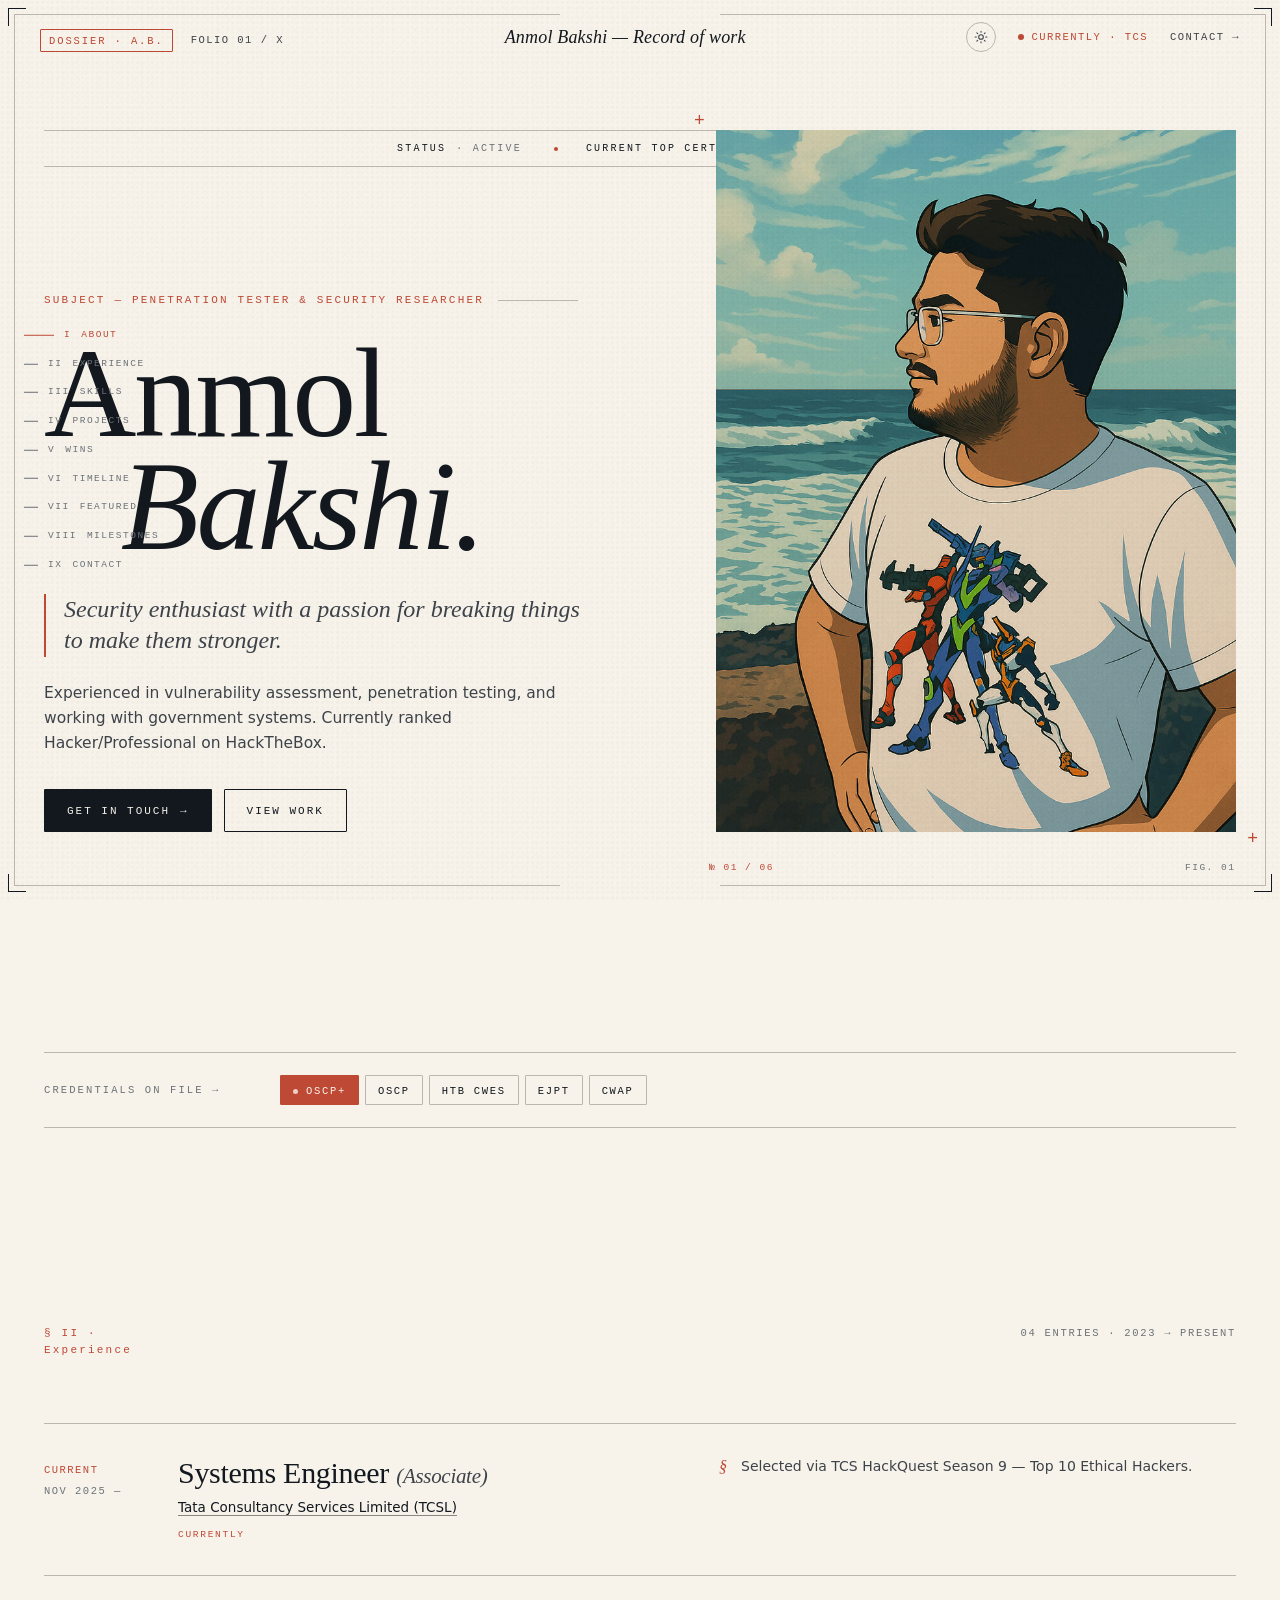
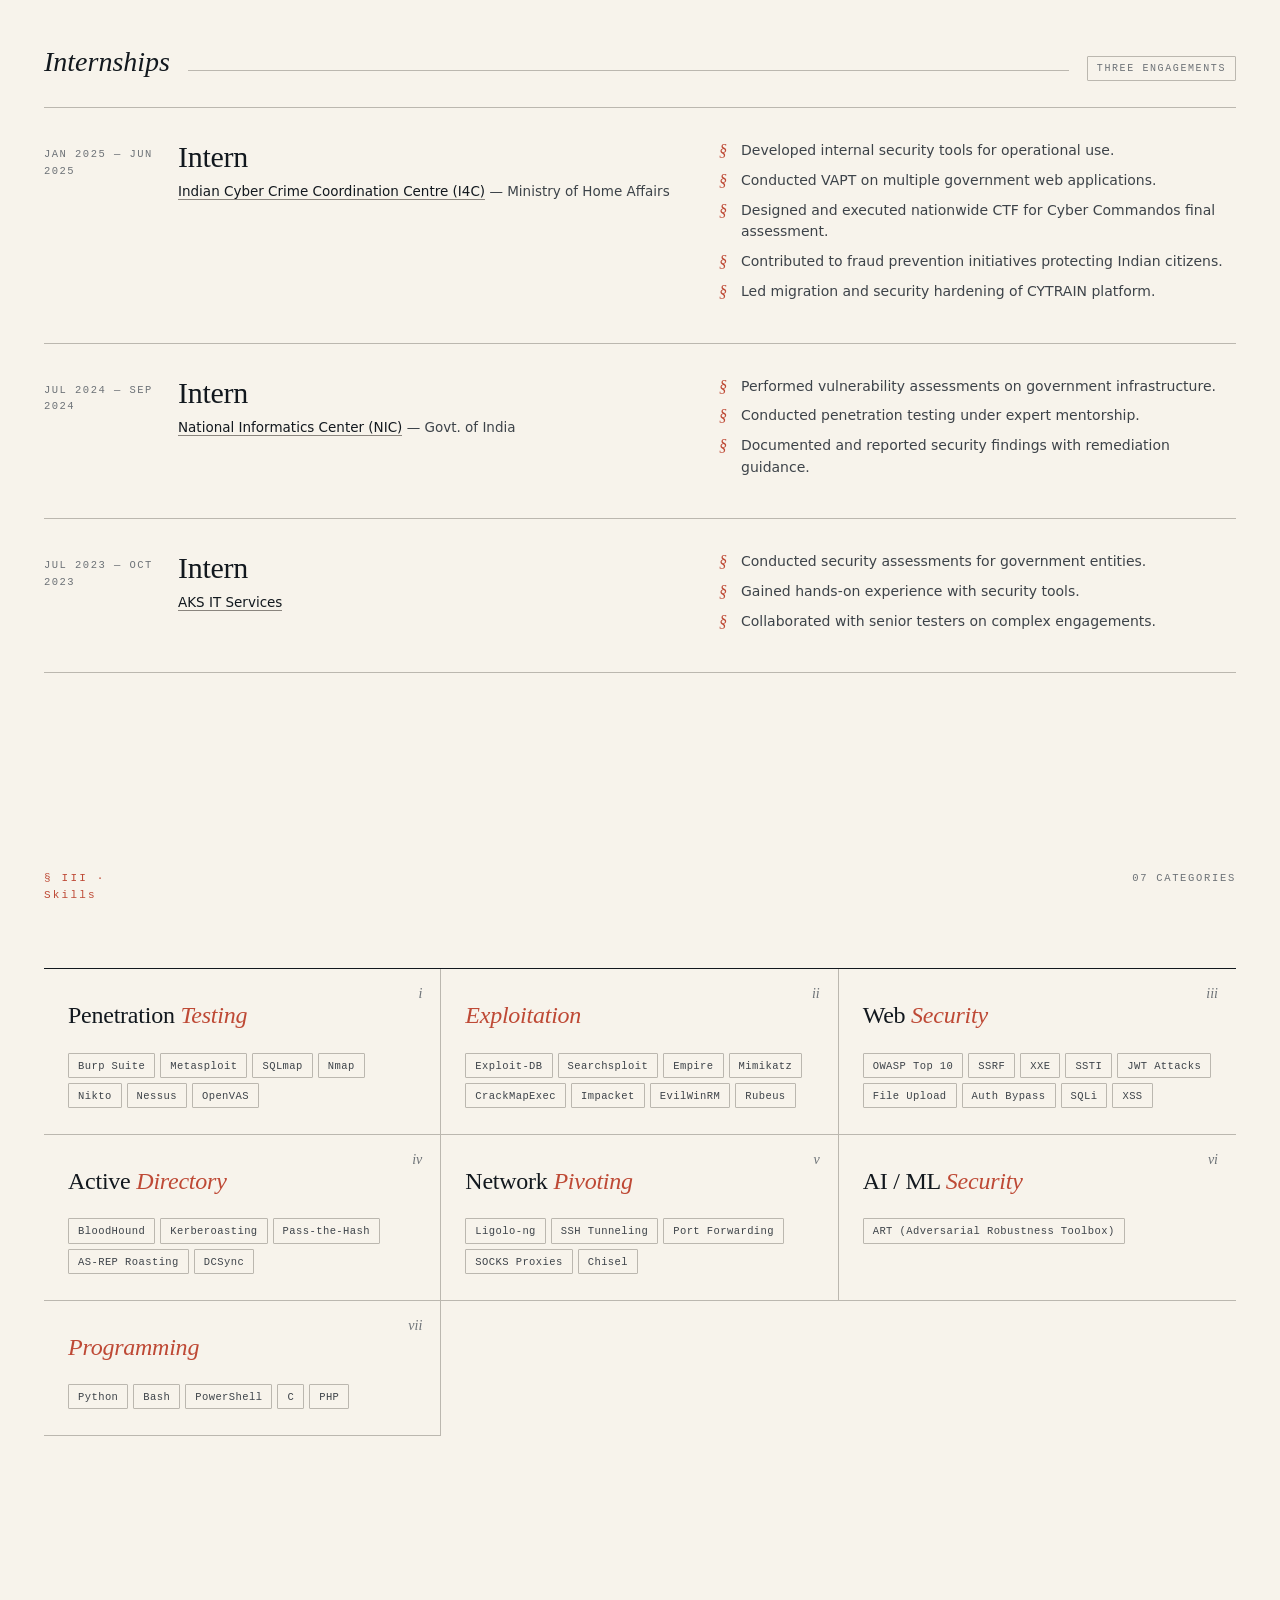
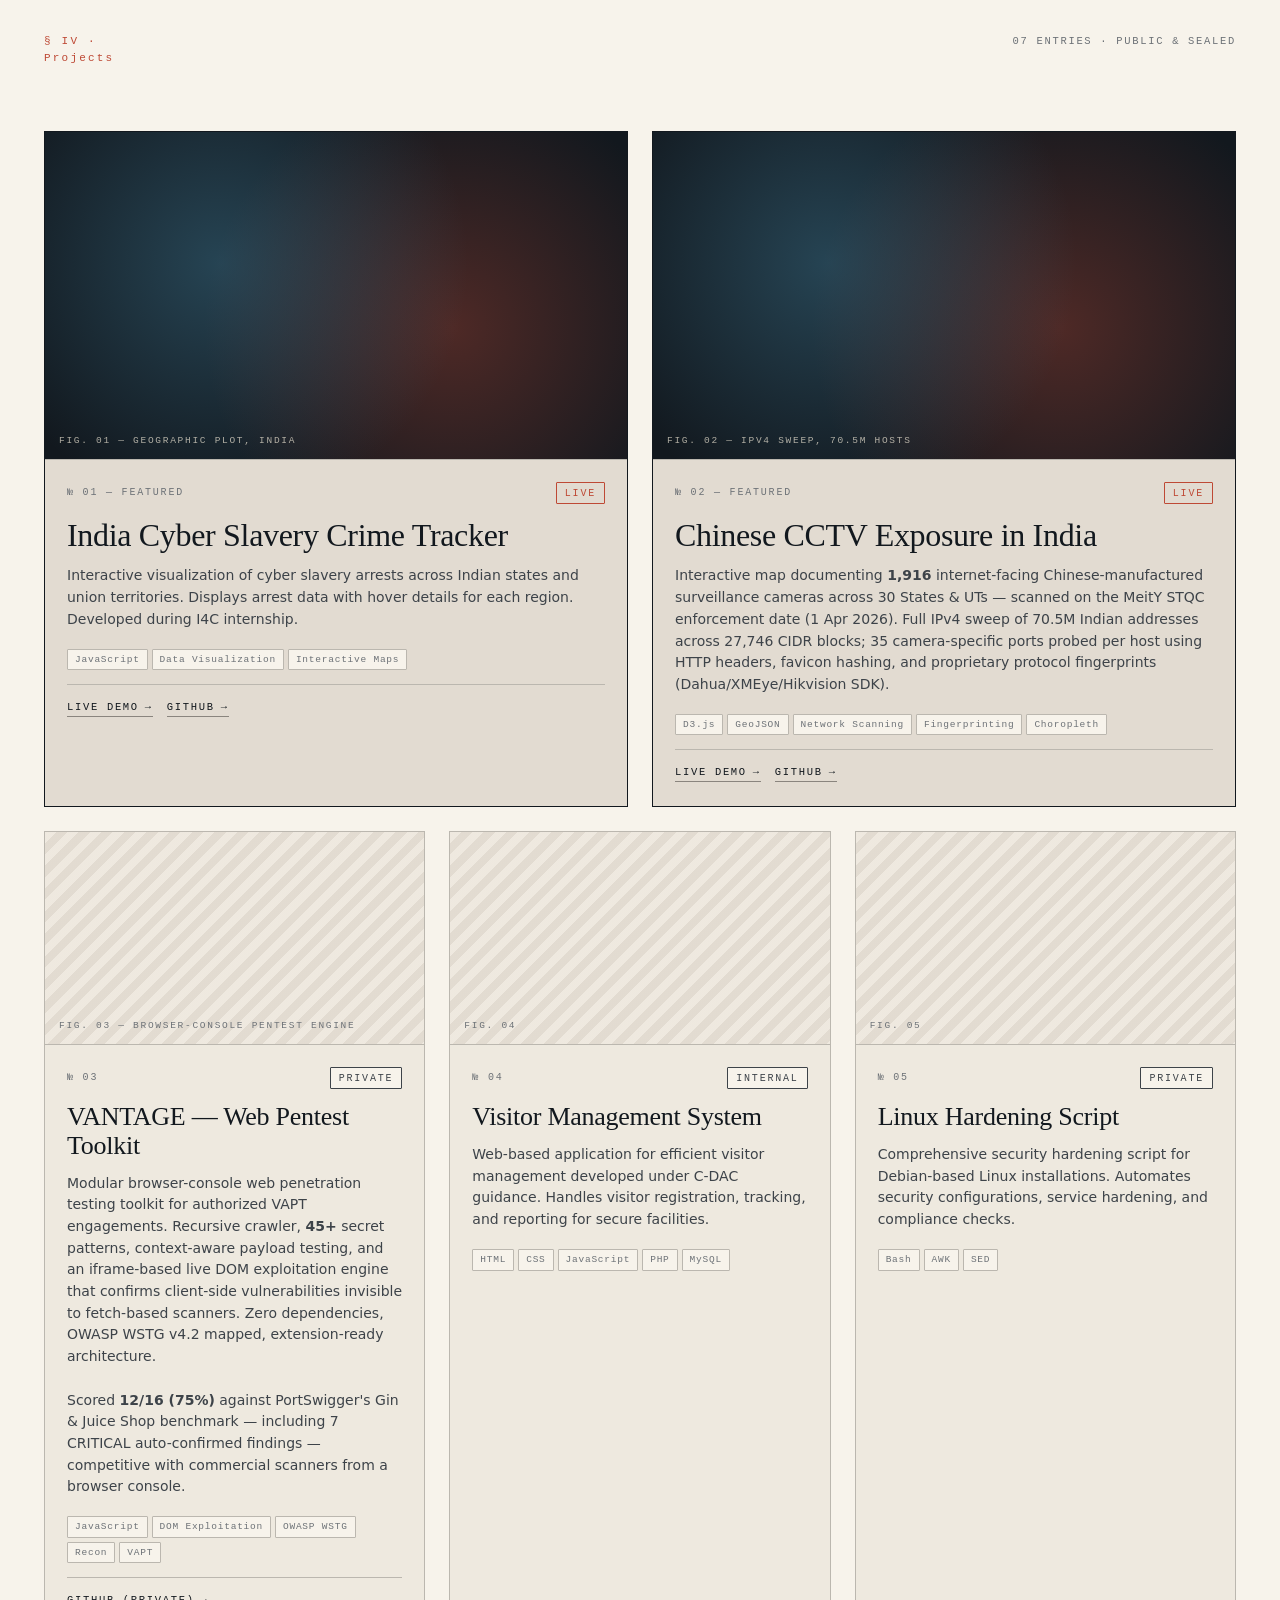
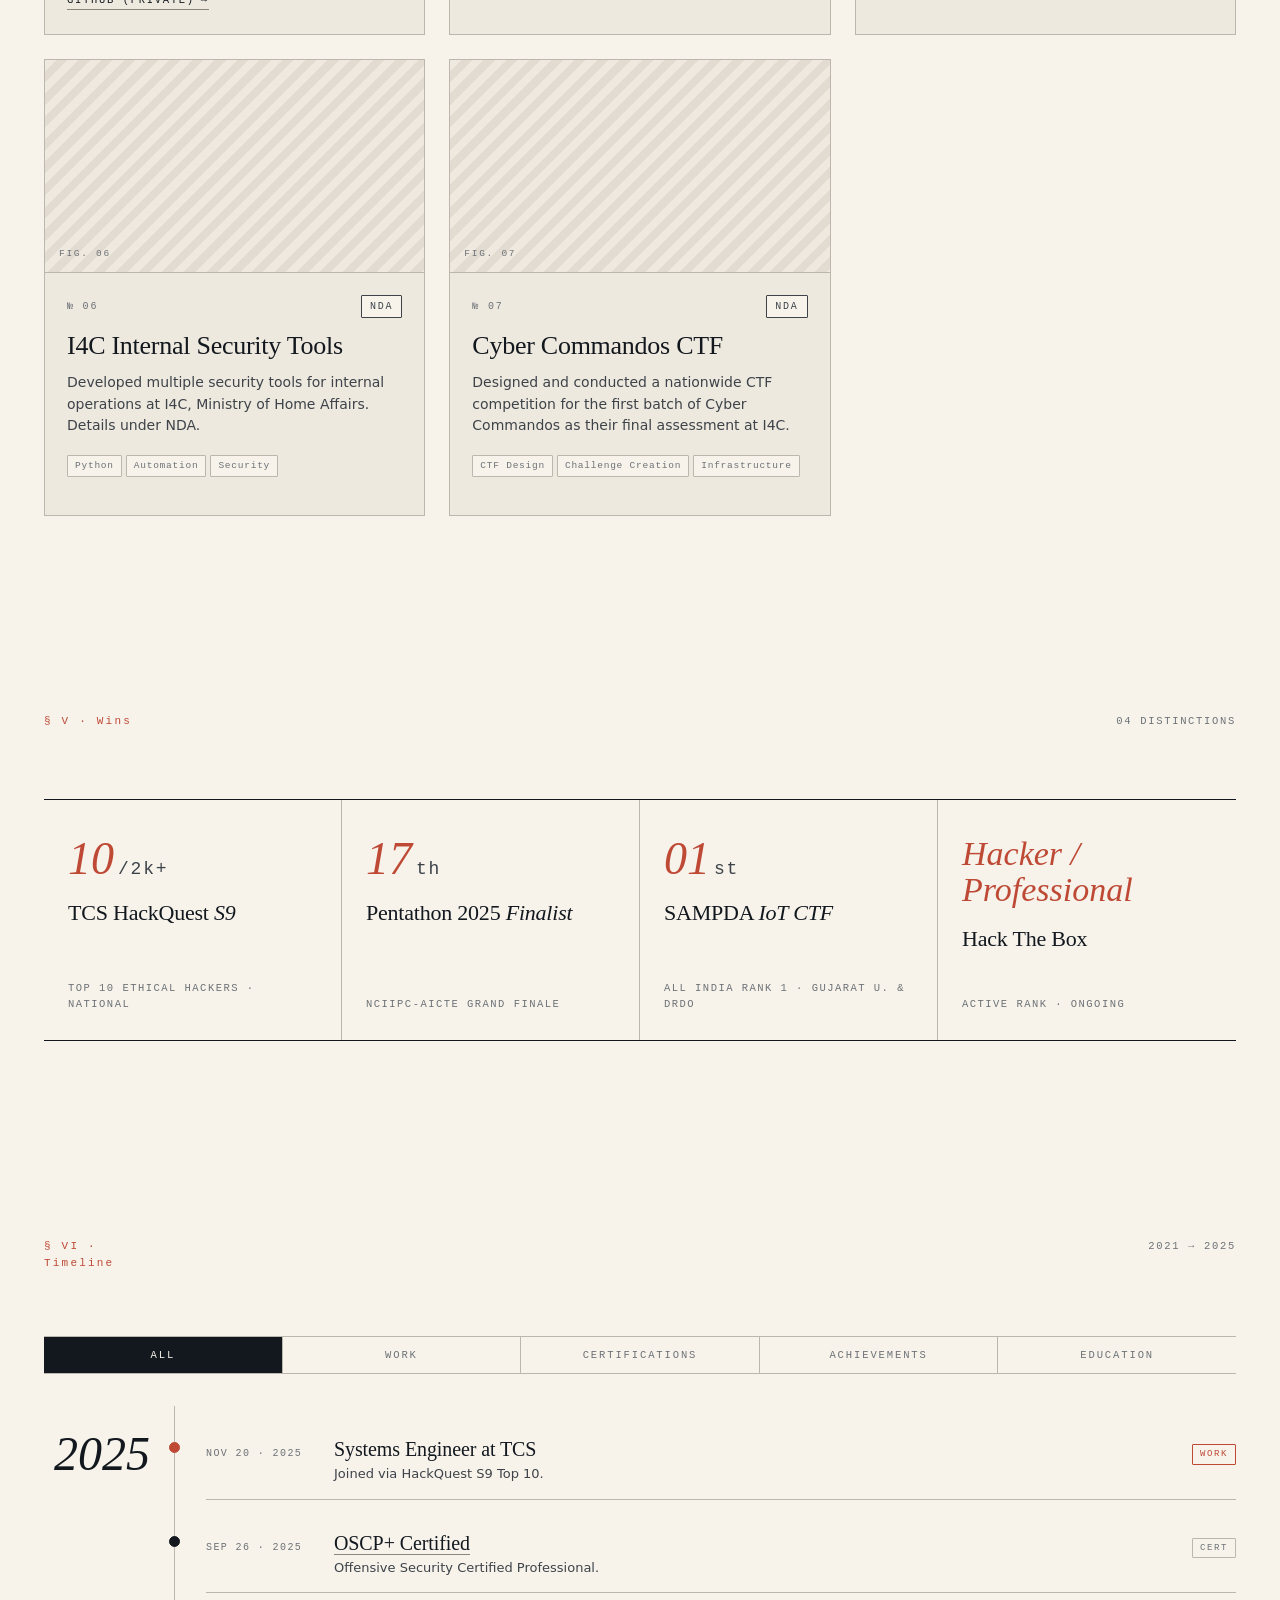
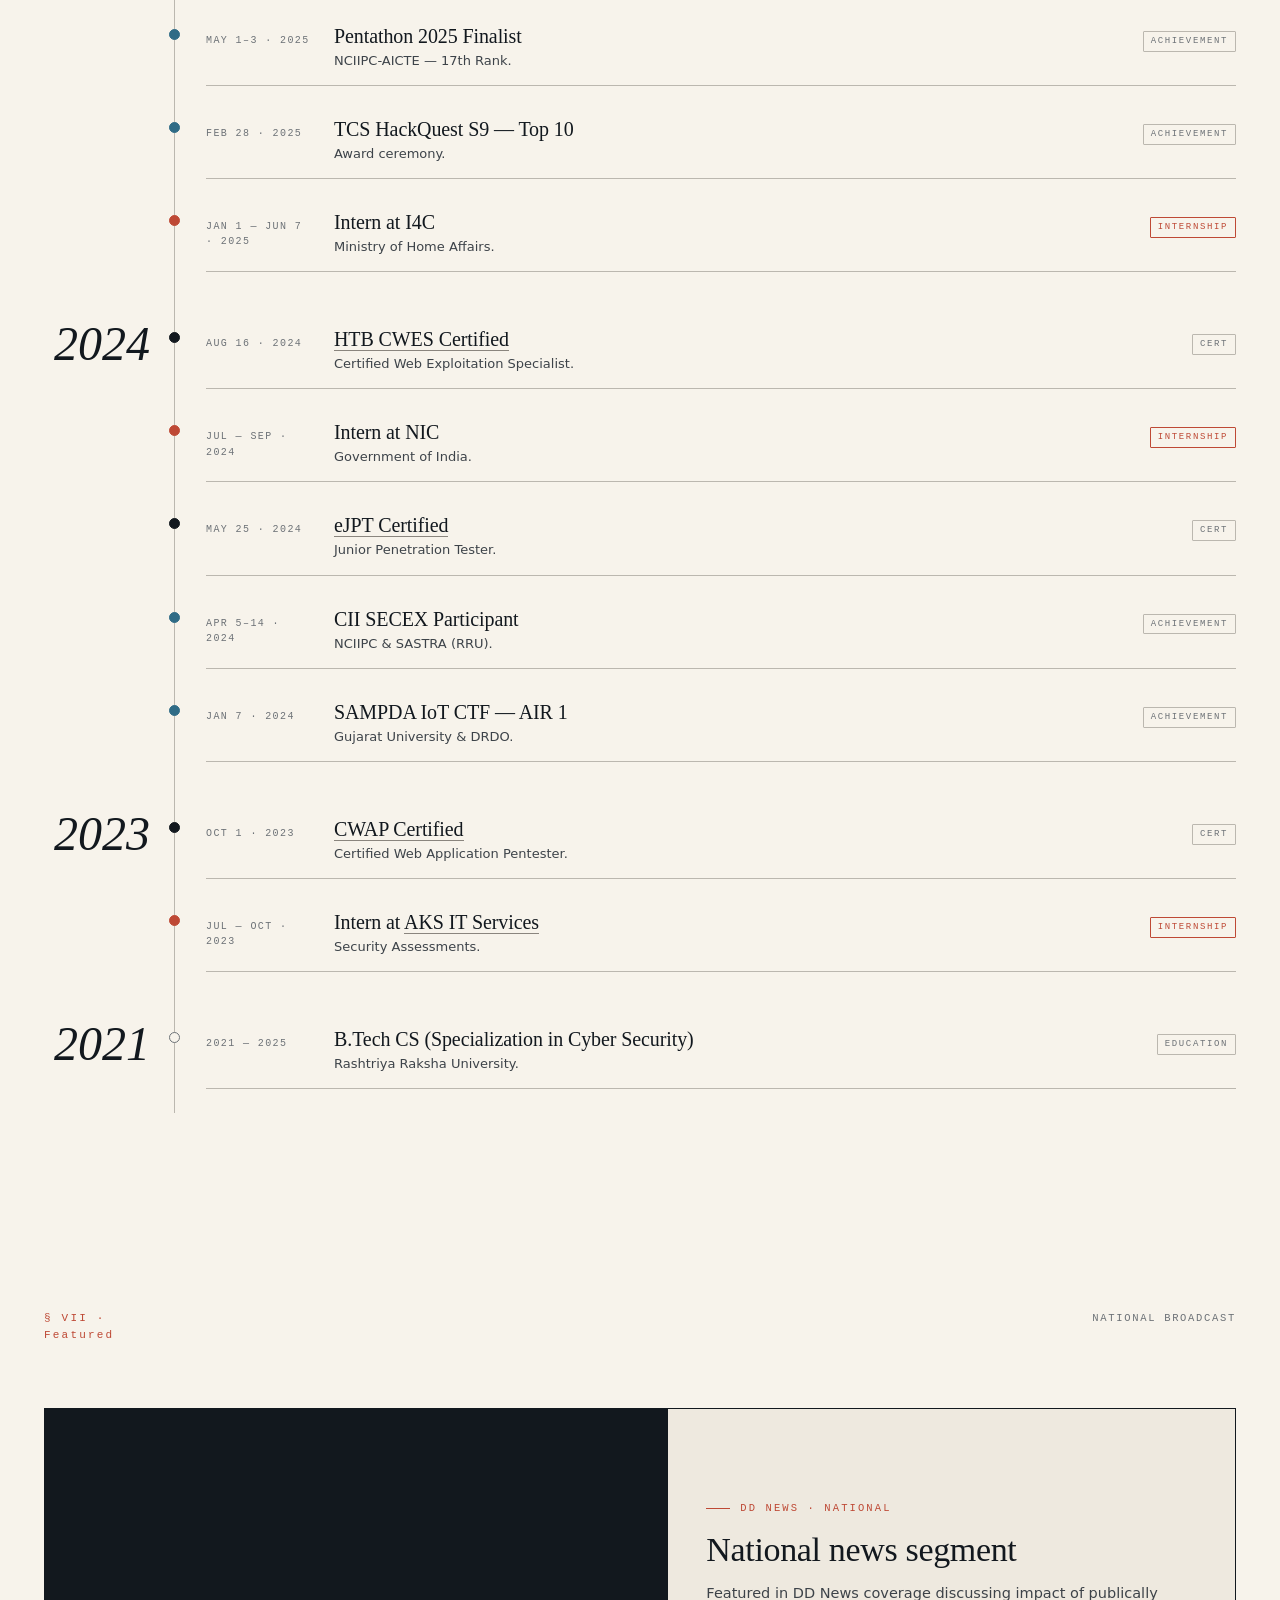
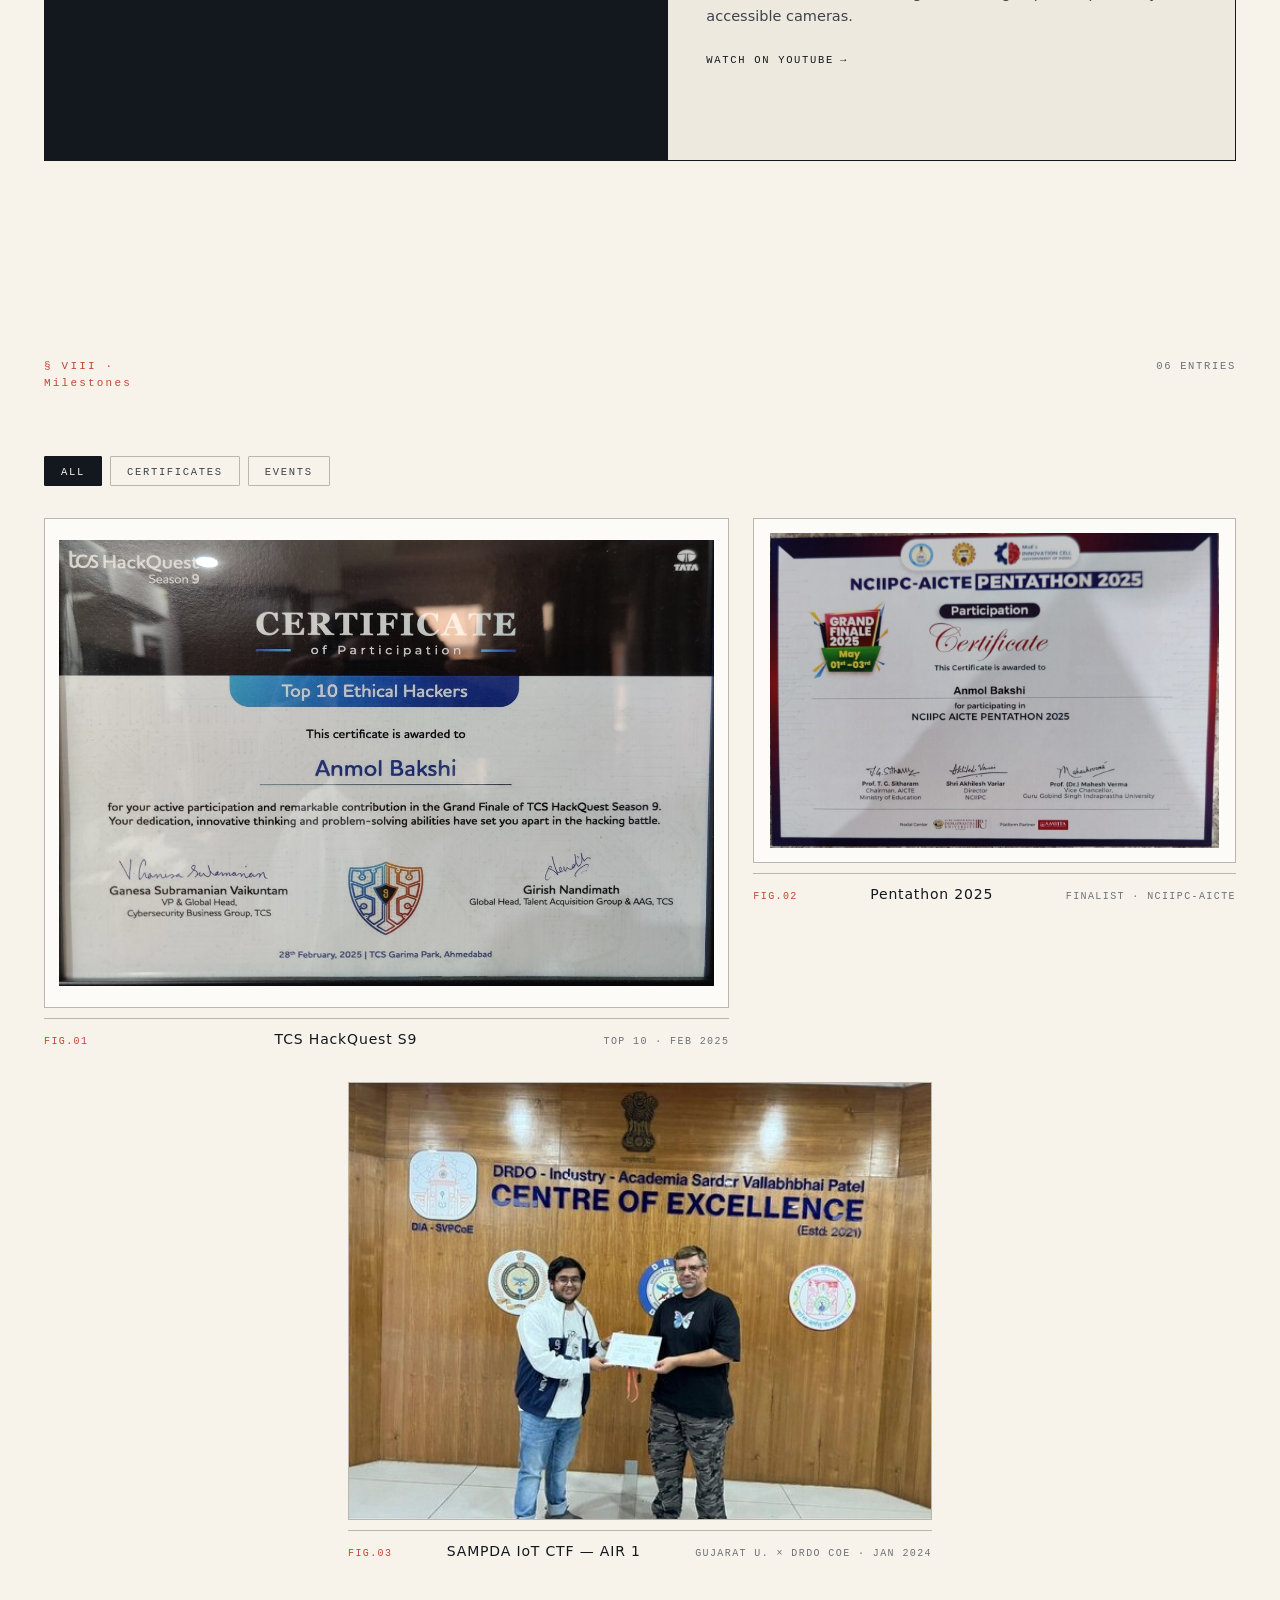
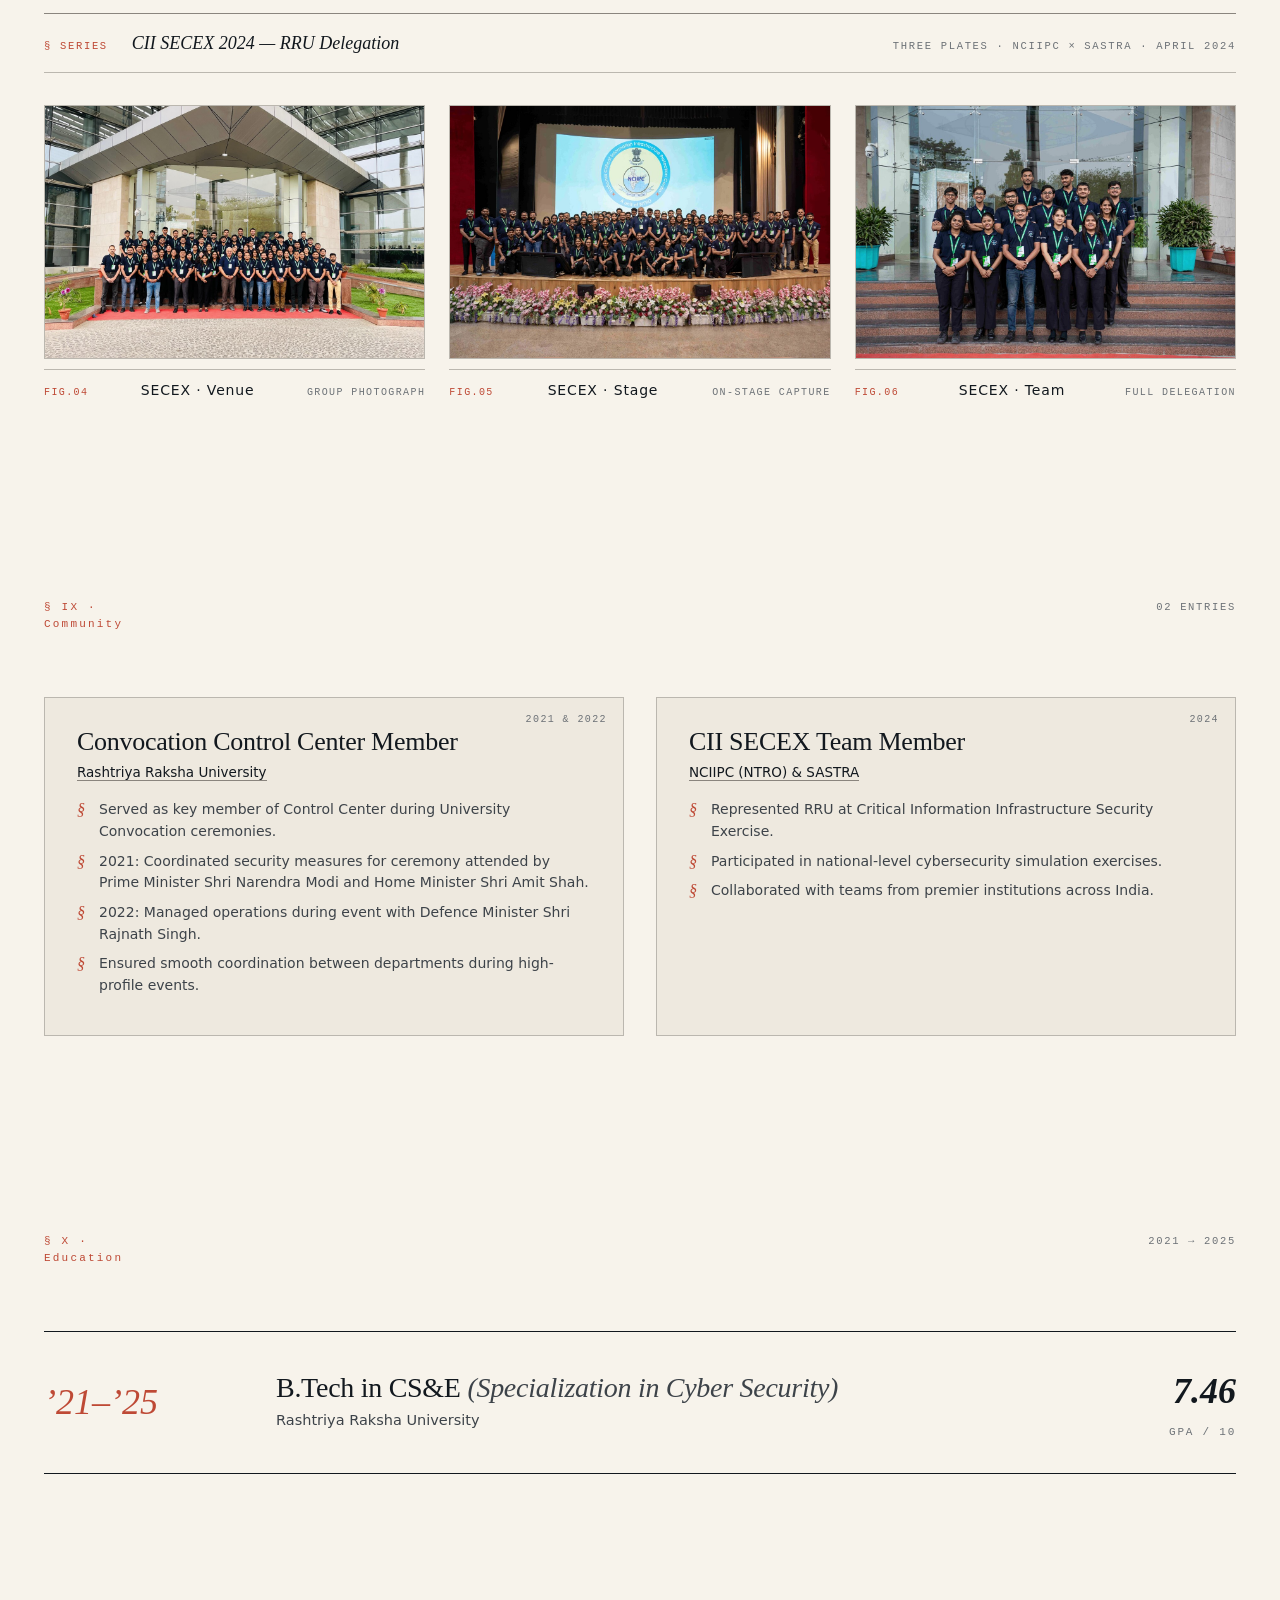
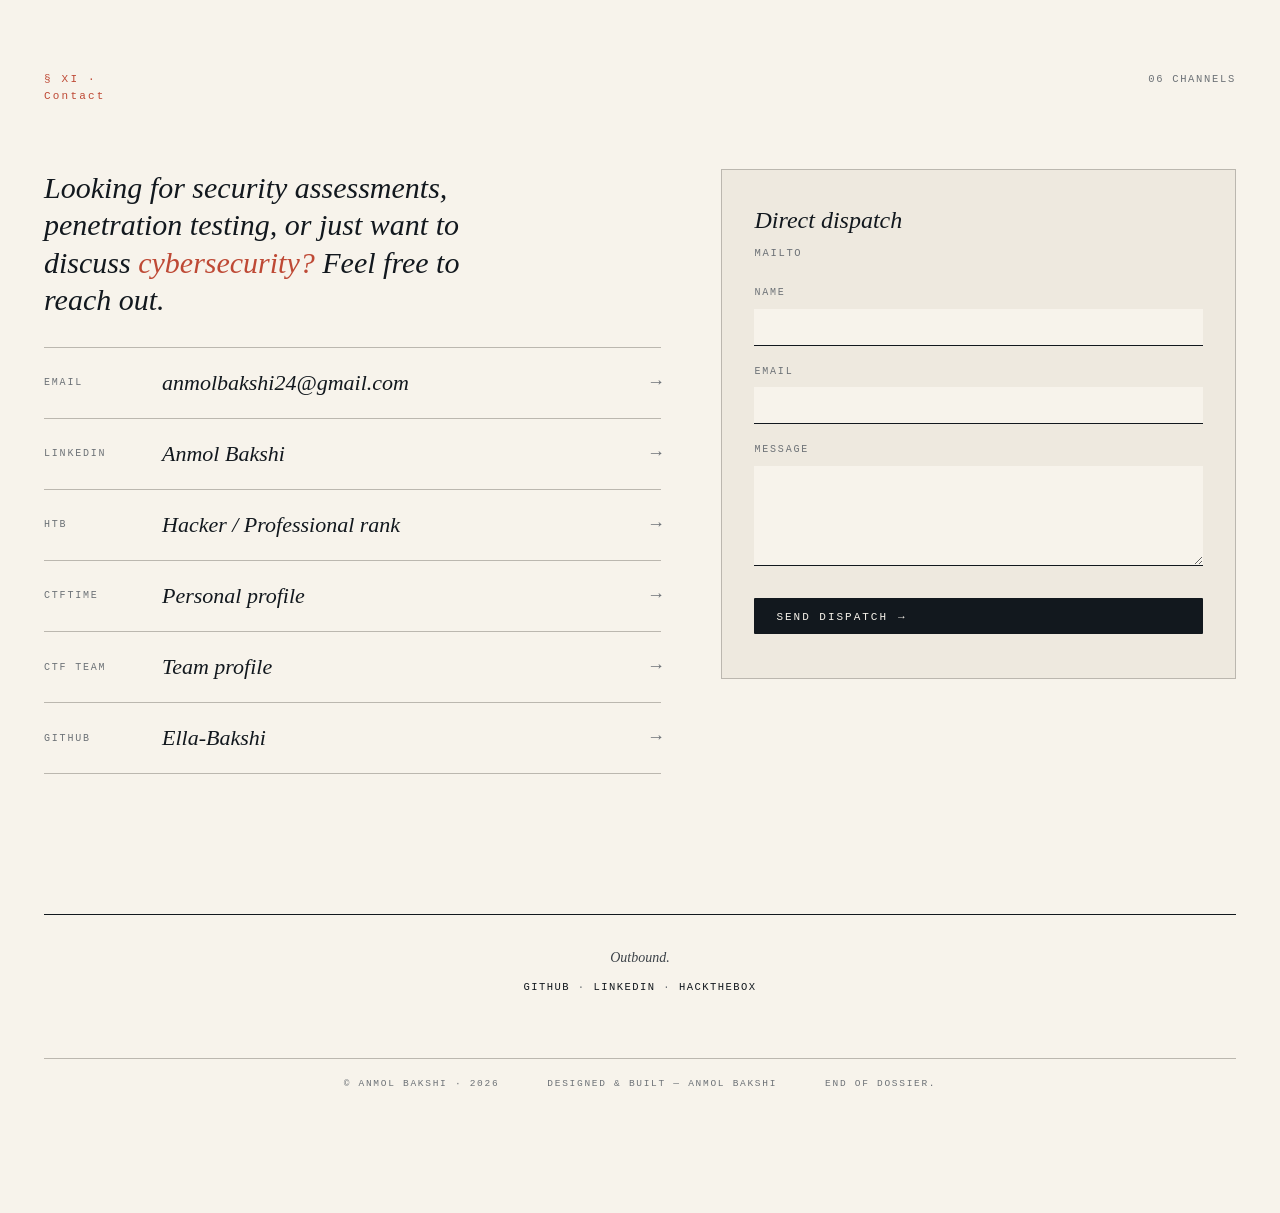
==== commit 0ac59ba3: "Update index.html Redesign" ====
--- a/index.html
+++ b/index.html
@@ -1,2369 +1,2735 @@
 <!DOCTYPE html>
 <html lang="en">
 <head>
-    <meta charset="UTF-8">
-    <meta name="viewport" content="width=device-width, initial-scale=1.0">
-    <meta http-equiv="X-UA-Compatible" content="IE=edge">
-    
-    <!-- Security Headers via Meta Tags -->
-    <meta http-equiv="Content-Security-Policy" content="default-src 'self'; script-src 'self' 'unsafe-inline' https://www.freevisitorcounters.com; style-src 'self' 'unsafe-inline' https://fonts.googleapis.com; font-src 'self' https://fonts.gstatic.com; img-src 'self' data: https://www.freevisitorcounters.com; connect-src 'self'; frame-src https://www.youtube.com https://www.youtube-nocookie.com; frame-ancestors 'none'; base-uri 'self'; form-action 'self';">
-    <meta http-equiv="X-Content-Type-Options" content="nosniff">
-    <meta http-equiv="X-Frame-Options" content="DENY">
-    <meta name="referrer" content="strict-origin-when-cross-origin">
-    
-    <!-- SEO Meta Tags -->
-    <meta name="description" content="Anmol Bakshi - Cybersecurity Professional, OSCP+ Certified Penetration Tester, Security Researcher">
-    <meta name="keywords" content="cybersecurity, penetration testing, OSCP, security researcher, ethical hacker, Anmol Bakshi">
-    <meta name="author" content="Anmol Bakshi">
-    
-    <!-- Open Graph -->
-    <meta property="og:title" content="Anmol Bakshi | Security Professional">
-    <meta property="og:description" content="OSCP+ Certified Penetration Tester & Security Researcher">
-    <meta property="og:type" content="website">
-    <meta property="og:url" content="https://anmolbakshi.com">
-    <meta property="og:image" content="https://anmolbakshi.com/images/hero-illustrated.jpg">
-    
-    <!-- Twitter Card -->
-    <meta name="twitter:card" content="summary_large_image">
-    <meta name="twitter:title" content="Anmol Bakshi | Security Professional">
-    <meta name="twitter:description" content="OSCP+ Certified Penetration Tester & Security Researcher">
-    
-    <title>Anmol Bakshi | Security Professional</title>
-    
-    <!-- Fonts -->
-    <link rel="preconnect" href="https://fonts.googleapis.com">
-    <link rel="preconnect" href="https://fonts.gstatic.com" crossorigin>
-    <link href="https://fonts.googleapis.com/css2?family=JetBrains+Mono:wght@300;400;500;600;700&family=Outfit:wght@300;400;500;600;700&display=swap" rel="stylesheet">
-    
-    <!-- Favicon -->
-    <link rel="icon" type="image/svg+xml" href="data:image/svg+xml,<svg xmlns='http://www.w3.org/2000/svg' viewBox='0 0 100 100'><text y='.9em' font-size='90'>&#128274;</text></svg>">
-    
-    <style>
-        :root {
-            --bg-primary: #0a0a0f;
-            --bg-secondary: #12121a;
-            --bg-tertiary: #1a1a25;
-            --accent-primary: #ff3c3c;
-            --accent-secondary: #00ffa3;
-            --accent-tertiary: #3c8fff;
-            --text-primary: #e8e8ec;
-            --text-secondary: #8888a0;
-            --text-muted: #55556a;
-            --border-color: #2a2a3a;
-            --glow-red: rgba(255, 60, 60, 0.4);
-            --glow-green: rgba(0, 255, 163, 0.3);
-            --font-display: 'Outfit', sans-serif;
-            --font-mono: 'JetBrains Mono', monospace;
-        }
-
-        * {
-            margin: 0;
-            padding: 0;
-            box-sizing: border-box;
-        }
-
-        html {
-            scroll-behavior: smooth;
-            scrollbar-width: thin;
-            scrollbar-color: var(--accent-primary) var(--bg-secondary);
-        }
-
-        ::-webkit-scrollbar {
-            width: 6px;
-        }
-
-        ::-webkit-scrollbar-track {
-            background: var(--bg-secondary);
-        }
-
-        ::-webkit-scrollbar-thumb {
-            background: var(--accent-primary);
-            border-radius: 3px;
-        }
-
-        body {
-            font-family: var(--font-display);
-            background: var(--bg-primary);
-            color: var(--text-primary);
-            line-height: 1.6;
-            overflow-x: hidden;
-        }
-
-        /* Noise Overlay */
-        body::before {
-            content: '';
-            position: fixed;
-            top: 0;
-            left: 0;
-            width: 100%;
-            height: 100%;
-            background-image: url("data:image/svg+xml,%3Csvg viewBox='0 0 256 256' xmlns='http://www.w3.org/2000/svg'%3E%3Cfilter id='noise'%3E%3CfeTurbulence type='fractalNoise' baseFrequency='0.9' numOctaves='4' stitchTiles='stitch'/%3E%3C/filter%3E%3Crect width='100%25' height='100%25' filter='url(%23noise)'/%3E%3C/svg%3E");
-            opacity: 0.03;
-            pointer-events: none;
-            z-index: 9999;
-        }
-
-        /* Grid Background */
-        .grid-bg {
-            position: fixed;
-            top: 0;
-            left: 0;
-            width: 100%;
-            height: 100%;
-            background-image: 
-                linear-gradient(rgba(255, 60, 60, 0.03) 1px, transparent 1px),
-                linear-gradient(90deg, rgba(255, 60, 60, 0.03) 1px, transparent 1px);
-            background-size: 50px 50px;
-            pointer-events: none;
-            z-index: -1;
-        }
-
-        /* Scanline Effect */
-        .scanlines {
-            position: fixed;
-            top: 0;
-            left: 0;
-            width: 100%;
-            height: 100%;
-            background: repeating-linear-gradient(
-                0deg,
-                transparent,
-                transparent 2px,
-                rgba(0, 0, 0, 0.1) 2px,
-                rgba(0, 0, 0, 0.1) 4px
-            );
-            pointer-events: none;
-            z-index: 9998;
-            opacity: 0.3;
-        }
-
-        /* Navigation */
-        .nav {
-            position: fixed;
-            top: 0;
-            left: 0;
-            right: 0;
-            padding: 1.5rem 3rem;
-            display: flex;
-            justify-content: space-between;
-            align-items: center;
-            z-index: 1000;
-            background: linear-gradient(to bottom, var(--bg-primary), transparent);
-            backdrop-filter: blur(10px);
-        }
-
-        .nav-logo {
-            font-family: var(--font-display);
-            font-size: 1.3rem;
-            font-weight: 700;
-            color: var(--text-primary);
-            text-decoration: none;
-            position: relative;
-            letter-spacing: 0.02em;
-        }
-
-        .nav-logo::before {
-            content: '';
-            display: none;
-        }
-
-        .nav-logo:hover {
-            color: var(--accent-primary);
-        }
-
-        .nav-links {
-            display: flex;
-            gap: 2.5rem;
-            list-style: none;
-        }
-
-        .nav-links a {
-            font-family: var(--font-mono);
-            font-size: 0.85rem;
-            color: var(--text-secondary);
-            text-decoration: none;
-            text-transform: uppercase;
-            letter-spacing: 0.1em;
-            transition: all 0.3s ease;
-            position: relative;
-        }
-
-        .nav-links a::after {
-            content: '';
-            position: absolute;
-            bottom: -4px;
-            left: 0;
-            width: 0;
-            height: 2px;
-            background: var(--accent-primary);
-            transition: width 0.3s ease;
-        }
-
-        .nav-links a:hover {
-            color: var(--accent-primary);
-        }
-
-        .nav-links a:hover::after {
-            width: 100%;
-        }
-
-        /* Hero Section */
-        .hero {
-            min-height: 100vh;
-            display: flex;
-            align-items: center;
-            padding: 6rem 3rem 3rem;
-            position: relative;
-        }
-
-        .hero-container {
-            display: grid;
-            grid-template-columns: 1fr 1fr;
-            gap: 4rem;
-            align-items: center;
-            max-width: 1400px;
-            margin: 0 auto;
-            width: 100%;
-        }
-
-        .hero-content {
-            animation: fadeInUp 1s ease;
-        }
-
-        @keyframes fadeInUp {
-            from {
-                opacity: 0;
-                transform: translateY(30px);
-            }
-            to {
-                opacity: 1;
-                transform: translateY(0);
-            }
-        }
-
-        .hero-tag {
-            font-family: var(--font-mono);
-            font-size: 0.9rem;
-            color: var(--accent-secondary);
-            margin-bottom: 1rem;
-            display: inline-flex;
-            align-items: center;
-            gap: 0.5rem;
-        }
-
-        .hero-tag::before {
-            content: '';
-            width: 20px;
-            height: 2px;
-            background: var(--accent-secondary);
-        }
-
-        .hero-title {
-            font-size: clamp(2.5rem, 5vw, 4.5rem);
-            font-weight: 700;
-            line-height: 1.1;
-            margin-bottom: 1.5rem;
-        }
-
-        .hero-title .name {
-            display: block;
-            background: linear-gradient(135deg, var(--text-primary) 0%, var(--text-secondary) 100%);
-            -webkit-background-clip: text;
-            -webkit-text-fill-color: transparent;
-            background-clip: text;
-        }
-
-        .hero-title .role {
-            display: block;
-            color: var(--accent-primary);
-            font-size: 0.35em;
-            text-transform: uppercase;
-            letter-spacing: 0.2em;
-            margin-top: 0.5rem;
-        }
-
-        .hero-description {
-            font-size: 1.05rem;
-            color: var(--text-secondary);
-            max-width: 550px;
-            margin-bottom: 2rem;
-            line-height: 1.8;
-        }
-
-        .hero-certs {
-            display: flex;
-            flex-wrap: wrap;
-            gap: 0.75rem;
-            margin-bottom: 2rem;
-        }
-
-        .cert-badge {
-            font-family: var(--font-mono);
-            font-size: 0.7rem;
-            padding: 0.4rem 0.8rem;
-            background: var(--bg-secondary);
-            border: 1px solid var(--border-color);
-            border-radius: 4px;
-            color: var(--text-primary);
-            transition: all 0.3s ease;
-            text-decoration: none;
-        }
-
-        .cert-badge:hover {
-            border-color: var(--accent-primary);
-            box-shadow: 0 0 20px var(--glow-red);
-        }
-
-        .cert-badge.primary {
-            background: linear-gradient(135deg, var(--accent-primary), #cc2020);
-            border: none;
-            color: white;
-            font-weight: 600;
-        }
-
-        .hero-cta {
-            display: flex;
-            gap: 1rem;
-            flex-wrap: wrap;
-        }
-
-        .btn {
-            font-family: var(--font-mono);
-            font-size: 0.8rem;
-            padding: 0.9rem 1.8rem;
-            border: none;
-            border-radius: 4px;
-            cursor: pointer;
-            text-decoration: none;
-            text-transform: uppercase;
-            letter-spacing: 0.1em;
-            transition: all 0.3s ease;
-            display: inline-flex;
-            align-items: center;
-            gap: 0.5rem;
-        }
-
-        .btn-primary {
-            background: var(--accent-primary);
-            color: white;
-        }
-
-        .btn-primary:hover {
-            box-shadow: 0 0 30px var(--glow-red);
-            transform: translateY(-2px);
-        }
-
-        .btn-secondary {
-            background: transparent;
-            color: var(--text-primary);
-            border: 1px solid var(--border-color);
-        }
-
-        .btn-secondary:hover {
-            border-color: var(--accent-secondary);
-            color: var(--accent-secondary);
-        }
-
-        /* Hero Image */
-        .hero-image-container {
-            position: relative;
-            animation: fadeInUp 1s ease 0.3s both;
-        }
-
-        .hero-image {
-            width: 100%;
-            max-width: 400px;
-            height: auto;
-            border-radius: 12px;
-            border: 2px solid var(--border-color);
-            box-shadow: 0 20px 60px rgba(0, 0, 0, 0.5);
-            transition: all 0.4s ease;
-            margin-left: auto;
-            display: block;
-        }
-
-        .hero-image:hover {
-            border-color: var(--accent-primary);
-            transform: translateY(-5px);
-            box-shadow: 0 30px 80px rgba(255, 60, 60, 0.2);
-        }
-
-        /* Section Styling */
-        section {
-            padding: 6rem 3rem;
-            position: relative;
-            max-width: 1400px;
-            margin: 0 auto;
-        }
-
-        .section-header {
-            margin-bottom: 4rem;
-        }
-
-        .section-tag {
-            font-family: var(--font-mono);
-            font-size: 0.85rem;
-            color: var(--accent-primary);
-            margin-bottom: 1rem;
-            display: flex;
-            align-items: center;
-            gap: 1rem;
-        }
-
-        .section-tag::after {
-            content: '';
-            flex: 1;
-            max-width: 200px;
-            height: 1px;
-            background: linear-gradient(to right, var(--accent-primary), transparent);
-        }
-
-        .section-title {
-            font-size: 2.5rem;
-            font-weight: 600;
-        }
-
-        /* Experience Section */
-        .experience-grid {
-            display: grid;
-            gap: 2rem;
-        }
-
-        .experience-card {
-            background: var(--bg-secondary);
-            border: 1px solid var(--border-color);
-            border-radius: 8px;
-            padding: 2rem;
-            position: relative;
-            overflow: hidden;
-            transition: all 0.4s ease;
-        }
-
-        .experience-card::before {
-            content: '';
-            position: absolute;
-            top: 0;
-            left: 0;
-            width: 4px;
-            height: 100%;
-            background: var(--accent-primary);
-            transform: scaleY(0);
-            transform-origin: bottom;
-            transition: transform 0.4s ease;
-        }
-
-        .experience-card:hover {
-            border-color: var(--accent-primary);
-            transform: translateX(10px);
-        }
-
-        .experience-card:hover::before {
-            transform: scaleY(1);
-        }
-
-        .experience-date {
-            font-family: var(--font-mono);
-            font-size: 0.8rem;
-            color: var(--accent-secondary);
-            margin-bottom: 0.5rem;
-        }
-
-        .experience-title {
-            font-size: 1.3rem;
-            font-weight: 600;
-            margin-bottom: 0.25rem;
-        }
-
-        .experience-company {
-            font-size: 1rem;
-            color: var(--text-secondary);
-            margin-bottom: 1rem;
-        }
-
-        .experience-list {
-            list-style: none;
-        }
-
-        .experience-list li {
-            position: relative;
-            padding-left: 1.5rem;
-            margin-bottom: 0.75rem;
-            color: var(--text-secondary);
-            font-size: 0.95rem;
-        }
-
-        .experience-list li::before {
-            content: '>';
-            position: absolute;
-            left: 0;
-            color: var(--accent-primary);
-            font-family: var(--font-mono);
-        }
-
-        /* Skills Section */
-        .skills-container {
-            display: grid;
-            grid-template-columns: repeat(auto-fit, minmax(280px, 1fr));
-            gap: 1.5rem;
-        }
-
-        .skill-category {
-            background: var(--bg-secondary);
-            border: 1px solid var(--border-color);
-            border-radius: 8px;
-            padding: 1.5rem;
-            transition: all 0.3s ease;
-        }
-
-        .skill-category:hover {
-            border-color: var(--accent-tertiary);
-        }
-
-        .skill-category-title {
-            font-family: var(--font-mono);
-            font-size: 0.85rem;
-            color: var(--accent-tertiary);
-            margin-bottom: 1rem;
-            text-transform: uppercase;
-            letter-spacing: 0.1em;
-        }
-
-        .skill-tags {
-            display: flex;
-            flex-wrap: wrap;
-            gap: 0.4rem;
-        }
-
-        .skill-tag {
-            font-family: var(--font-mono);
-            font-size: 0.7rem;
-            padding: 0.35rem 0.7rem;
-            background: var(--bg-tertiary);
-            border-radius: 4px;
-            color: var(--text-secondary);
-            transition: all 0.3s ease;
-        }
-
-        .skill-tag:hover {
-            color: var(--text-primary);
-            background: var(--bg-primary);
-        }
-
-        /* Achievements Section */
-        .achievements-grid {
-            display: grid;
-            grid-template-columns: repeat(auto-fit, minmax(260px, 1fr));
-            gap: 1.5rem;
-        }
-
-        /* Projects Section */
-        .projects-grid {
-            display: grid;
-            grid-template-columns: repeat(auto-fit, minmax(280px, 1fr));
-            gap: 1.5rem;
-        }
-
-        .project-card {
-            background: var(--bg-secondary);
-            border: 1px solid var(--border-color);
-            border-radius: 8px;
-            padding: 1.5rem;
-            transition: all 0.3s ease;
-        }
-
-        .project-card:hover {
-            border-color: var(--accent-tertiary);
-            transform: translateY(-3px);
-        }
-
-        .project-card.featured {
-            border-color: var(--accent-secondary);
-            background: linear-gradient(135deg, var(--bg-secondary) 0%, rgba(0, 255, 163, 0.05) 100%);
-        }
-
-        .project-card.featured:hover {
-            border-color: var(--accent-secondary);
-            box-shadow: 0 5px 30px rgba(0, 255, 163, 0.15);
-        }
-
-        .project-header {
-            display: flex;
-            justify-content: space-between;
-            align-items: center;
-            margin-bottom: 1rem;
-        }
-
-        .project-icon {
-            font-size: 1.5rem;
-        }
-
-        .project-status {
-            font-family: var(--font-mono);
-            font-size: 0.65rem;
-            padding: 0.25rem 0.6rem;
-            border-radius: 3px;
-            text-transform: uppercase;
-            letter-spacing: 0.05em;
-        }
-
-        .project-status.private {
-            background: rgba(255, 60, 60, 0.15);
-            color: var(--accent-primary);
-            border: 1px solid rgba(255, 60, 60, 0.3);
-        }
-
-        .project-status.public {
-            background: rgba(0, 255, 163, 0.15);
-            color: var(--accent-secondary);
-            border: 1px solid rgba(0, 255, 163, 0.3);
-        }
-
-        .project-title {
-            font-size: 1.1rem;
-            font-weight: 600;
-            margin-bottom: 0.75rem;
-        }
-
-        .project-desc {
-            font-size: 0.85rem;
-            color: var(--text-secondary);
-            line-height: 1.6;
-            margin-bottom: 1rem;
-        }
-
-        .project-tech {
-            display: flex;
-            flex-wrap: wrap;
-            gap: 0.4rem;
-        }
-
-        .project-tech span {
-            font-family: var(--font-mono);
-            font-size: 0.65rem;
-            padding: 0.25rem 0.5rem;
-            background: var(--bg-tertiary);
-            border-radius: 3px;
-            color: var(--text-muted);
-        }
-
-        .project-links {
-            display: flex;
-            gap: 1rem;
-            margin-top: 1rem;
-            padding-top: 1rem;
-            border-top: 1px solid var(--border-color);
-        }
-
-        .project-link {
-            font-family: var(--font-mono);
-            font-size: 0.75rem;
-            color: var(--accent-secondary);
-            text-decoration: none;
-            display: inline-flex;
-            align-items: center;
-            gap: 0.3rem;
-            transition: all 0.3s ease;
-        }
-
-        .project-link:hover {
-            color: var(--text-primary);
-        }
-
-        .project-link::before {
-            content: '>';
-            font-size: 0.7rem;
-        }
-
-        /* Career Timeline */
-        .career-timeline {
-            position: relative;
-            padding-left: 3rem;
-            max-width: 800px;
-        }
-
-        .career-timeline::before {
-            content: '';
-            position: absolute;
-            left: 8px;
-            top: 0;
-            height: 100%;
-            width: 2px;
-            background: linear-gradient(to bottom, var(--accent-primary), var(--accent-secondary), var(--accent-tertiary));
-        }
-
-        .timeline-item {
-            position: relative;
-            padding-bottom: 2rem;
-            padding-left: 1.5rem;
-        }
-
-        .timeline-marker {
-            position: absolute;
-            left: -3rem;
-            top: 0.25rem;
-            width: 18px;
-            height: 18px;
-            border-radius: 50%;
-            border: 3px solid var(--bg-primary);
-            z-index: 1;
-        }
-
-        .timeline-marker.work {
-            background: var(--accent-primary);
-            box-shadow: 0 0 10px var(--glow-red);
-        }
-
-        .timeline-marker.intern {
-            background: var(--accent-tertiary);
-        }
-
-        .timeline-marker.cert {
-            background: var(--accent-secondary);
-        }
-
-        .timeline-marker.achievement {
-            background: #ffd700;
-        }
-
-        .timeline-marker.education {
-            background: #9b59b6;
-        }
-
-        .timeline-content {
-            background: var(--bg-secondary);
-            border: 1px solid var(--border-color);
-            border-radius: 6px;
-            padding: 1rem 1.25rem;
-            transition: all 0.3s ease;
-        }
-
-        .timeline-content:hover {
-            border-color: var(--border-color);
-            transform: translateX(5px);
-        }
-
-        .timeline-date {
-            font-family: var(--font-mono);
-            font-size: 0.7rem;
-            color: var(--accent-secondary);
-            text-transform: uppercase;
-            letter-spacing: 0.05em;
-        }
-
-        .timeline-content h4 {
-            font-size: 0.95rem;
-            font-weight: 600;
-            margin: 0.25rem 0;
-        }
-
-        .timeline-content p {
-            font-size: 0.8rem;
-            color: var(--text-secondary);
-            margin: 0;
-        }
-
-        .timeline-legend {
-            display: flex;
-            flex-wrap: wrap;
-            gap: 1.5rem;
-            margin-top: 2rem;
-            padding-top: 1.5rem;
-            border-top: 1px solid var(--border-color);
-        }
-
-        .legend-item {
-            display: flex;
-            align-items: center;
-            gap: 0.5rem;
-            font-family: var(--font-mono);
-            font-size: 0.7rem;
-            color: var(--text-muted);
-            text-transform: uppercase;
-            letter-spacing: 0.05em;
-        }
-
-        .legend-dot {
-            width: 10px;
-            height: 10px;
-            border-radius: 50%;
-        }
-
-        .legend-dot.work { background: var(--accent-primary); }
-        .legend-dot.intern { background: var(--accent-tertiary); }
-        .legend-dot.cert { background: var(--accent-secondary); }
-        .legend-dot.achievement { background: #ffd700; }
-        .legend-dot.education { background: #9b59b6; }
-
-        .achievement-card {
-            background: linear-gradient(135deg, var(--bg-secondary) 0%, var(--bg-tertiary) 100%);
-            border: 1px solid var(--border-color);
-            border-radius: 8px;
-            padding: 1.5rem;
-            text-align: center;
-            transition: all 0.3s ease;
-        }
-
-        .achievement-card:hover {
-            transform: translateY(-5px);
-            box-shadow: 0 10px 40px rgba(0, 0, 0, 0.3);
-        }
-
-        .achievement-icon {
-            font-size: 2.5rem;
-            margin-bottom: 1rem;
-        }
-
-        .achievement-title {
-            font-size: 1rem;
-            font-weight: 600;
-            margin-bottom: 0.5rem;
-        }
-
-        .achievement-desc {
-            font-size: 0.85rem;
-            color: var(--text-secondary);
-        }
-
-        .achievement-highlight {
-            color: var(--accent-secondary);
-            font-family: var(--font-mono);
-            font-weight: 600;
-        }
-
-        /* Gallery Section */
-        .gallery-section {
-            background: var(--bg-secondary);
-            padding: 6rem 0;
-        }
-
-        .gallery-section .section-header,
-        .gallery-section .gallery-container {
-            max-width: 1400px;
-            margin: 0 auto;
-            padding: 0 3rem;
-        }
-
-        .gallery-tabs {
-            display: flex;
-            gap: 1rem;
-            margin-bottom: 2rem;
-            flex-wrap: wrap;
-        }
-
-        .gallery-tab {
-            font-family: var(--font-mono);
-            font-size: 0.8rem;
-            padding: 0.6rem 1.2rem;
-            background: var(--bg-tertiary);
-            border: 1px solid var(--border-color);
-            border-radius: 4px;
-            color: var(--text-secondary);
-            cursor: pointer;
-            transition: all 0.3s ease;
-        }
-
-        .gallery-tab:hover,
-        .gallery-tab.active {
-            border-color: var(--accent-primary);
-            color: var(--accent-primary);
-        }
-
-        .gallery-grid {
-            display: grid;
-            grid-template-columns: repeat(auto-fill, minmax(300px, 1fr));
-            gap: 1.5rem;
-        }
-
-        .gallery-item {
-            position: relative;
-            border-radius: 8px;
-            overflow: hidden;
-            cursor: pointer;
-            aspect-ratio: 4/3;
-            background: var(--bg-tertiary);
-        }
-
-        .gallery-item img {
-            width: 100%;
-            height: 100%;
-            object-fit: cover;
-            transition: transform 0.4s ease;
-        }
-
-        .gallery-item:hover img {
-            transform: scale(1.05);
-        }
-
-        .gallery-overlay {
-            position: absolute;
-            bottom: 0;
-            left: 0;
-            right: 0;
-            padding: 1.5rem;
-            background: linear-gradient(transparent, rgba(0, 0, 0, 0.9));
-            transform: translateY(100%);
-            transition: transform 0.3s ease;
-        }
-
-        .gallery-item:hover .gallery-overlay {
-            transform: translateY(0);
-        }
-
-        .gallery-overlay h4 {
-            font-size: 1rem;
-            margin-bottom: 0.25rem;
-        }
-
-        .gallery-overlay p {
-            font-size: 0.8rem;
-            color: var(--text-secondary);
-        }
-
-        /* Lightbox */
-        .lightbox {
-            position: fixed;
-            top: 0;
-            left: 0;
-            width: 100%;
-            height: 100%;
-            background: rgba(0, 0, 0, 0.95);
-            z-index: 10000;
-            display: none;
-            align-items: center;
-            justify-content: center;
-            padding: 2rem;
-        }
-
-        .lightbox.active {
-            display: flex;
-        }
-
-        .lightbox img {
-            max-width: 90%;
-            max-height: 90%;
-            object-fit: contain;
-            border-radius: 8px;
-        }
-
-        .lightbox-close {
-            position: absolute;
-            top: 2rem;
-            right: 2rem;
-            font-size: 2rem;
-            color: white;
-            cursor: pointer;
-            background: none;
-            border: none;
-            font-family: var(--font-mono);
-        }
-
-        /* Education Section */
-        .education-timeline {
-            position: relative;
-            padding-left: 2rem;
-        }
-
-        /* Media Section */
-        .media-container {
-            max-width: 800px;
-        }
-
-        .media-card {
-            display: grid;
-            grid-template-columns: 1.2fr 1fr;
-            gap: 2rem;
-            background: var(--bg-secondary);
-            border: 1px solid var(--border-color);
-            border-radius: 8px;
-            overflow: hidden;
-            transition: all 0.3s ease;
-        }
-
-        .media-card:hover {
-            border-color: var(--accent-primary);
-        }
-
-        .media-video {
-            position: relative;
-            padding-bottom: 56.25%;
-            height: 0;
-            overflow: hidden;
-        }
-
-        .media-video iframe {
-            position: absolute;
-            top: 0;
-            left: 0;
-            width: 100%;
-            height: 100%;
-        }
-
-        .media-info {
-            padding: 2rem;
-            display: flex;
-            flex-direction: column;
-            justify-content: center;
-        }
-
-        .media-source {
-            font-family: var(--font-mono);
-            font-size: 0.75rem;
-            color: var(--accent-primary);
-            text-transform: uppercase;
-            letter-spacing: 0.1em;
-            margin-bottom: 0.5rem;
-        }
-
-        .media-title {
-            font-size: 1.3rem;
-            font-weight: 600;
-            margin-bottom: 0.75rem;
-        }
-
-        .media-desc {
-            font-size: 0.9rem;
-            color: var(--text-secondary);
-            margin-bottom: 1.5rem;
-            line-height: 1.6;
-        }
-
-        .media-link {
-            font-family: var(--font-mono);
-            font-size: 0.8rem;
-            color: var(--accent-secondary);
-            text-decoration: none;
-            display: inline-flex;
-            align-items: center;
-            gap: 0.5rem;
-            transition: all 0.3s ease;
-        }
-
-        .media-link:hover {
-            color: var(--text-primary);
-        }
-
-        .media-link::after {
-            content: '>';
-            transition: transform 0.3s ease;
-        }
-
-        .media-link:hover::after {
-            transform: translateX(5px);
-        }
-
-        @media (max-width: 768px) {
-            .media-card {
-                grid-template-columns: 1fr;
-            }
-
-            .media-video {
-                padding-bottom: 56.25%;
-            }
-
-            .media-info {
-                padding: 1.5rem;
-            }
-        }
-
-        /* Visitor Counter */
-        .visitor-counter {
-            display: flex;
-            align-items: center;
-            gap: 0.5rem;
-            font-family: var(--font-mono);
-            font-size: 0.75rem;
-            color: var(--text-muted);
-            transform: scale(0.8);
-            opacity: 0.7;
-            transition: opacity 0.3s ease;
-        }
-
-        .visitor-counter:hover {
-            opacity: 1;
-        }
-
-        .visitor-counter img,
-        .visitor-counter a {
-            display: inline-block;
-        }
-
-        .education-timeline::before {
-            content: '';
-            position: absolute;
-            left: 0;
-            top: 0;
-            height: 100%;
-            width: 2px;
-            background: linear-gradient(to bottom, var(--accent-primary), var(--accent-secondary));
-        }
-
-        .education-item {
-            position: relative;
-            padding-bottom: 2rem;
-        }
-
-        .education-item::before {
-            content: '';
-            position: absolute;
-            left: -2rem;
-            top: 0.5rem;
-            width: 12px;
-            height: 12px;
-            background: var(--bg-primary);
-            border: 2px solid var(--accent-primary);
-            border-radius: 50%;
-        }
-
-        .education-year {
-            font-family: var(--font-mono);
-            font-size: 0.85rem;
-            color: var(--accent-primary);
-            margin-bottom: 0.5rem;
-        }
-
-        .education-degree {
-            font-size: 1.2rem;
-            font-weight: 600;
-            margin-bottom: 0.25rem;
-        }
-
-        .education-school {
-            color: var(--text-secondary);
-            margin-bottom: 0.5rem;
-        }
-
-        .education-grade {
-            font-family: var(--font-mono);
-            font-size: 0.85rem;
-            color: var(--text-muted);
-        }
-
-        /* Contact Section */
-        .contact-section {
-            background: var(--bg-secondary);
-            border-top: 1px solid var(--border-color);
-        }
-
-        .contact-section section {
-            max-width: 1400px;
-        }
-
-        .contact-grid {
-            display: grid;
-            grid-template-columns: 1fr 1fr;
-            gap: 4rem;
-            align-items: start;
-        }
-
-        .contact-info h3 {
-            font-size: 2rem;
-            margin-bottom: 1rem;
-        }
-
-        .contact-info p {
-            color: var(--text-secondary);
-            margin-bottom: 2rem;
-        }
-
-        .contact-links {
-            display: flex;
-            flex-direction: column;
-            gap: 1rem;
-        }
-
-        .contact-link {
-            display: flex;
-            align-items: center;
-            gap: 1rem;
-            font-family: var(--font-mono);
-            font-size: 0.85rem;
-            color: var(--text-secondary);
-            text-decoration: none;
-            transition: all 0.3s ease;
-        }
-
-        .contact-link:hover {
-            color: var(--accent-primary);
-            transform: translateX(10px);
-        }
-
-        .contact-link-icon {
-            width: 40px;
-            height: 40px;
-            background: var(--bg-tertiary);
-            border-radius: 8px;
-            display: flex;
-            align-items: center;
-            justify-content: center;
-            font-size: 1rem;
-            flex-shrink: 0;
-        }
-
-        /* Contact Form */
-        .contact-form {
-            background: var(--bg-tertiary);
-            padding: 2rem;
-            border-radius: 8px;
-            border: 1px solid var(--border-color);
-        }
-
-        .form-group {
-            margin-bottom: 1.5rem;
-        }
-
-        .form-label {
-            display: block;
-            font-family: var(--font-mono);
-            font-size: 0.8rem;
-            color: var(--text-secondary);
-            margin-bottom: 0.5rem;
-            text-transform: uppercase;
-            letter-spacing: 0.1em;
-        }
-
-        .form-input,
-        .form-textarea {
-            width: 100%;
-            padding: 1rem;
-            background: var(--bg-secondary);
-            border: 1px solid var(--border-color);
-            border-radius: 4px;
-            color: var(--text-primary);
-            font-family: var(--font-display);
-            font-size: 1rem;
-            transition: all 0.3s ease;
-        }
-
-        .form-input:focus,
-        .form-textarea:focus {
-            outline: none;
-            border-color: var(--accent-primary);
-            box-shadow: 0 0 0 3px var(--glow-red);
-        }
-
-        .form-textarea {
-            min-height: 120px;
-            resize: vertical;
-        }
-
-        /* Footer */
-        footer {
-            padding: 2rem 3rem;
-            border-top: 1px solid var(--border-color);
-            display: flex;
-            justify-content: space-between;
-            align-items: center;
-            font-family: var(--font-mono);
-            font-size: 0.8rem;
-            color: var(--text-muted);
-            max-width: 1400px;
-            margin: 0 auto;
-        }
-
-        .footer-links {
-            display: flex;
-            gap: 2rem;
-        }
-
-        .footer-links a {
-            color: var(--text-secondary);
-            text-decoration: none;
-            transition: color 0.3s ease;
-        }
-
-        .footer-links a:hover {
-            color: var(--accent-primary);
-        }
-
-        /* Visitor Counter */
-        .visitor-counter {
-            display: flex;
-            align-items: center;
-        }
-
-        .visitor-badge {
-            height: 22px;
-            border-radius: 4px;
-            opacity: 0.8;
-            transition: opacity 0.3s ease;
-        }
-
-        .visitor-badge:hover {
-            opacity: 1;
-        }
-
-        /* Mobile Hamburger */
-        .mobile-menu-btn {
-            display: none;
-            flex-direction: column;
-            gap: 5px;
-            background: none;
-            border: none;
-            cursor: pointer;
-            padding: 5px;
-        }
-
-        .mobile-menu-btn span {
-            width: 25px;
-            height: 2px;
-            background: var(--text-primary);
-            transition: all 0.3s ease;
-        }
-
-        /* Responsive */
-        @media (max-width: 1024px) {
-            .hero-container {
-                grid-template-columns: 1fr;
-                text-align: center;
-            }
-
-            .hero-content {
-                order: 2;
-            }
-
-            .hero-image-container {
-                order: 1;
-            }
-
-            .hero-image {
-                max-width: 300px;
-                margin: 0 auto;
-            }
-
-            .hero-image-decoration {
-                display: none;
-            }
-
-            .hero-description {
-                margin: 0 auto 2rem;
-            }
-
-            .hero-certs,
-            .hero-cta {
-                justify-content: center;
-            }
-
-            .contact-grid {
-                grid-template-columns: 1fr;
-            }
-        }
-
-        @media (max-width: 768px) {
-            .nav {
-                padding: 1rem 1.5rem;
-            }
-
-            .mobile-menu-btn {
-                display: flex;
-            }
-
-            .nav-links {
-                display: none;
-                position: absolute;
-                top: 100%;
-                left: 0;
-                right: 0;
-                background: var(--bg-secondary);
-                flex-direction: column;
-                padding: 1rem;
-                gap: 1rem;
-            }
-
-            .nav-links.active {
-                display: flex;
-            }
-
-            section {
-                padding: 4rem 1.5rem;
-            }
-
-            .hero {
-                padding: 5rem 1.5rem 3rem;
-            }
-
-            .gallery-section .section-header,
-            .gallery-section .gallery-container {
-                padding: 0 1.5rem;
-            }
-
-            footer {
-                flex-direction: column;
-                gap: 1rem;
-                text-align: center;
-                padding: 2rem 1.5rem;
-            }
-
-            .gallery-grid {
-                grid-template-columns: 1fr;
-            }
-        }
-
-        /* Fade in animation for sections */
-        .fade-in {
-            opacity: 0;
-            transform: translateY(20px);
-            transition: all 0.6s ease;
-        }
-
-        .fade-in.visible {
-            opacity: 1;
-            transform: translateY(0);
-        }
-
-        /* Glitch Effect */
-        .glitch {
-            position: relative;
-        }
-
-        .glitch:hover {
-            animation: glitch 0.3s ease;
-        }
-
-        @keyframes glitch {
-            0% { transform: translate(0); }
-            20% { transform: translate(-2px, 2px); }
-            40% { transform: translate(-2px, -2px); }
-            60% { transform: translate(2px, 2px); }
-            80% { transform: translate(2px, -2px); }
-            100% { transform: translate(0); }
-        }
-    </style>
+<meta charset="UTF-8" />
+<meta name="viewport" content="width=device-width, initial-scale=1.0" />
+<title>Anmol Bakshi — Dossier</title>
+
+<!-- ============================================================
+     SECURITY HEADERS (meta-equivalent — GitHub Pages honors these)
+     ============================================================ -->
+
+<!-- Content Security Policy: lock down what can run, fetch, embed -->
+<meta http-equiv="Content-Security-Policy" content="
+  default-src 'none';
+  script-src 'self' 'unsafe-inline';
+  style-src  'self' 'unsafe-inline' https://fonts.googleapis.com;
+  font-src   'self' https://fonts.gstatic.com data:;
+  img-src    'self' data: blob:;
+  media-src  'self';
+  frame-src  https://www.youtube-nocookie.com;
+  connect-src 'self';
+  form-action 'self';
+  base-uri    'self';
+  frame-ancestors 'none';
+  object-src 'none';
+  upgrade-insecure-requests;
+" />
+
+<!-- Force HTTPS for any requests this page tries to make -->
+<meta http-equiv="X-Content-Type-Options" content="nosniff" />
+<meta name="referrer" content="strict-origin-when-cross-origin" />
+
+<!-- Permissions Policy: kill access to sensors, payment, USB, etc. -->
+<meta http-equiv="Permissions-Policy"
+      content="accelerometer=(), camera=(), geolocation=(), gyroscope=(), magnetometer=(), microphone=(), payment=(), usb=(), interest-cohort=()" />
+
+<!-- SEO + identity -->
+<meta name="description" content="Anmol Bakshi — Cyber-security engineer. Dossier of work, projects, certifications, and engagements." />
+<meta name="author" content="Anmol Bakshi" />
+<meta name="robots" content="index, follow" />
+<link rel="canonical" href="https://anmolbakshi.com/" />
+
+<!-- Open Graph -->
+<meta property="og:type" content="profile" />
+<meta property="og:title" content="Anmol Bakshi — Dossier" />
+<meta property="og:description" content="Cyber-security engineer. Record of work, projects, and engagements." />
+<meta property="og:url" content="https://anmolbakshi.com/" />
+<meta name="twitter:card" content="summary" />
+
+<link rel="preconnect" href="https://fonts.googleapis.com" />
+<link rel="preconnect" href="https://fonts.gstatic.com" crossorigin />
+<link href="https://fonts.googleapis.com/css2?family=Instrument+Serif:ital@0;1&family=Inter+Tight:wght@300;400;500;600;700&family=JetBrains+Mono:wght@400;500&display=swap" rel="stylesheet" />
+
+<!-- No-flash theme bootstrap: applies persisted/system theme before first paint -->
+<script>
+(function(){
+  try{
+    var stored = localStorage.getItem('theme');
+    var prefersDark = window.matchMedia && window.matchMedia('(prefers-color-scheme: dark)').matches;
+    var theme = stored || (prefersDark ? 'dark' : 'light');
+    document.documentElement.setAttribute('data-theme', theme);
+  }catch(e){}
+})();
+</script>
+
+<link rel="icon" type="image/svg+xml" href="data:image/svg+xml,%3Csvg xmlns='http://www.w3.org/2000/svg' viewBox='0 0 100 100'%3E%3Crect width='100' height='100' fill='%23f3ebd9'/%3E%3Ctext x='50' y='72' text-anchor='middle' font-family='Georgia,serif' font-style='italic' font-size='70' fill='%23241e16'%3EA%3C/text%3E%3C/svg%3E" />
+
+<style>
+:root{
+  --paper:        oklch(0.965 0.012 82);
+  --paper-2:      oklch(0.935 0.014 80);
+  --paper-3:      oklch(0.895 0.016 78);
+  --ink:          oklch(0.205 0.015 250);
+  --ink-2:        oklch(0.38 0.013 250);
+  --ink-3:        oklch(0.55 0.010 250);
+  --rule:         oklch(0.78 0.012 80);
+  --rule-strong:  oklch(0.62 0.012 80);
+  --vermillion:   oklch(0.56 0.155 32);
+  --vermillion-2: oklch(0.46 0.155 32);
+  --ocean:        oklch(0.50 0.075 230);
+
+  /* themed-rgb tokens (used in box-shadow/glow + lightbox scrim) */
+  --vermillion-rgb: 180, 68, 30;
+  --ink-rgb:        20, 18, 15;
+  --paper-rgb:      243, 235, 217;
+
+  /* paper-grain dot colors — flip in dark mode */
+  --grain-1: rgba(120, 90, 40, .025);
+  --grain-2: rgba(80, 60, 30, .020);
+  --grain-3: rgba(0, 0, 0, .018);
+  --grain-blend: multiply;
+  --grain-opacity: .7;
+
+  --serif: "Instrument Serif", "Times New Roman", serif;
+  --sans:  "Inter Tight", system-ui, sans-serif;
+  --mono:  "JetBrains Mono", ui-monospace, monospace;
+
+  color-scheme: light;
+}
+
+/* ============= DARK MODE — leather-bound dossier under lamplight ============= */
+:root[data-theme="dark"]{
+  --paper:        oklch(0.165 0.012 250);  /* deep ink-blue paper */
+  --paper-2:      oklch(0.205 0.013 250);
+  --paper-3:      oklch(0.245 0.014 250);
+  --ink:          oklch(0.93 0.018 82);    /* warm cream type */
+  --ink-2:        oklch(0.78 0.018 82);
+  --ink-3:        oklch(0.60 0.014 82);
+  --rule:         oklch(0.34 0.014 250);
+  --rule-strong:  oklch(0.46 0.016 250);
+  --vermillion:   oklch(0.68 0.165 35);    /* brighter so it pops on dark */
+  --vermillion-2: oklch(0.58 0.165 35);
+  --ocean:        oklch(0.72 0.090 220);
+
+  --vermillion-rgb: 230, 110, 70;
+  --ink-rgb:        242, 232, 210;
+  --paper-rgb:      22, 26, 36;
+
+  --grain-1: rgba(255, 230, 180, .020);
+  --grain-2: rgba(255, 210, 160, .016);
+  --grain-3: rgba(255, 245, 220, .014);
+  --grain-blend: screen;
+  --grain-opacity: .55;
+
+  color-scheme: dark;
+}
+
+*{margin:0;padding:0;box-sizing:border-box}
+
+html{scroll-behavior:smooth}
+body{
+  font-family:var(--sans);
+  background:var(--paper);
+  color:var(--ink);
+  -webkit-font-smoothing:antialiased;
+  text-rendering:optimizeLegibility;
+  overflow-x:hidden;
+  font-size:16px;
+  line-height:1.55;
+  font-feature-settings:"ss01","cv11";
+}
+
+/* paper grain */
+body::before{
+  content:"";
+  position:fixed;inset:0;
+  background-image:
+    radial-gradient(circle at 25% 30%, var(--grain-1) 0 1px, transparent 2px),
+    radial-gradient(circle at 75% 70%, var(--grain-2) 0 1px, transparent 2px),
+    radial-gradient(circle at 50% 50%, var(--grain-3) 0 1px, transparent 2px);
+  background-size:7px 7px, 11px 11px, 5px 5px;
+  pointer-events:none;
+  z-index:9999;
+  mix-blend-mode:var(--grain-blend);
+  opacity:var(--grain-opacity);
+}
+
+/* selection */
+::selection{background:var(--vermillion);color:var(--paper)}
+
+/* ---------- top frame ---------- */
+.frame{
+  position:fixed;inset:14px;
+  border:1px solid var(--rule);
+  pointer-events:none;
+  z-index:50;
+}
+.frame::before, .frame::after{
+  content:"";
+  position:absolute;
+  background:var(--paper);
+}
+.frame::before{ /* top tick */
+  top:-1px;left:50%;transform:translateX(-50%);
+  width:160px;height:3px;
+}
+.frame::after{ /* bottom tick */
+  bottom:-1px;left:50%;transform:translateX(-50%);
+  width:160px;height:3px;
+}
+
+/* corner crops */
+.crop{position:fixed;width:18px;height:18px;z-index:51;pointer-events:none}
+.crop::before,.crop::after{content:"";position:absolute;background:var(--ink)}
+.crop::before{width:18px;height:1px}
+.crop::after{height:18px;width:1px}
+.crop.tl{top:8px;left:8px}
+.crop.tr{top:8px;right:8px}.crop.tr::before{right:0}.crop.tr::after{right:0}
+.crop.bl{bottom:8px;left:8px}.crop.bl::before{bottom:0}.crop.bl::after{bottom:0}
+.crop.br{bottom:8px;right:8px}.crop.br::before{bottom:0;right:0}.crop.br::after{bottom:0;right:0}
+
+/* ---------- nav ---------- */
+.masthead{
+  position:fixed;top:0;left:0;right:0;
+  padding:22px 40px 14px;
+  display:flex;align-items:flex-end;justify-content:space-between;
+  z-index:40;
+  background:linear-gradient(to bottom, var(--paper) 60%, transparent);
+  pointer-events:none;
+}
+.masthead > *{pointer-events:auto}
+
+.mast-left{
+  font-family:var(--mono);
+  font-size:10.5px;
+  letter-spacing:.14em;
+  text-transform:uppercase;
+  color:var(--ink-2);
+  display:flex;
+  gap:18px;
+  align-items:center;
+}
+.mast-left .stamp{
+  border:1px solid var(--vermillion);
+  color:var(--vermillion);
+  padding:3px 8px 2px;
+  letter-spacing:.18em;
+  font-weight:500;
+  border-radius:1px;
+}
+.mast-mid{
+  font-family:var(--serif);
+  font-size:18px;
+  font-style:italic;
+  color:var(--ink);
+  letter-spacing:.01em;
+}
+.mast-right{
+  display:flex;align-items:center;gap:22px;
+  font-family:var(--mono);
+  font-size:10.5px;
+  letter-spacing:.14em;
+  text-transform:uppercase;
+  color:var(--ink-2);
+}
+.mast-right a{color:inherit;text-decoration:none;transition:color .2s}
+.mast-right a:hover{color:var(--vermillion)}
+.mast-right .live{
+  display:inline-flex;align-items:center;gap:7px;
+  color:var(--vermillion);
+}
+.mast-right .live::before{
+  content:"";width:6px;height:6px;border-radius:50%;
+  background:var(--vermillion);box-shadow:0 0 0 0 var(--vermillion);
+  animation:pulse 1.6s ease-out infinite;
+}
+@keyframes pulse{
+  0%{box-shadow:0 0 0 0 rgba(var(--vermillion-rgb),.55)}
+  70%{box-shadow:0 0 0 10px rgba(var(--vermillion-rgb),0)}
+  100%{box-shadow:0 0 0 0 rgba(var(--vermillion-rgb),0)}
+}
+
+/* ---------- theme toggle ---------- */
+.theme-toggle{
+  width:30px;height:30px;
+  display:inline-flex;align-items:center;justify-content:center;
+  border:1px solid var(--rule);
+  background:transparent;
+  color:var(--ink-2);
+  cursor:pointer;
+  border-radius:50%;
+  transition:color .2s, border-color .2s, background .2s, transform .2s;
+  flex-shrink:0;
+  -webkit-tap-highlight-color:transparent;
+}
+.theme-toggle:hover{
+  color:var(--vermillion);
+  border-color:var(--vermillion);
+  transform:rotate(15deg);
+}
+.theme-toggle svg{width:14px;height:14px;display:block}
+.theme-toggle .icon-moon{display:none}
+.theme-toggle .icon-sun{display:block}
+:root[data-theme="dark"] .theme-toggle .icon-moon{display:block}
+:root[data-theme="dark"] .theme-toggle .icon-sun{display:none}
+
+/* section index */
+.indexer{
+  position:fixed;
+  top:50%;
+  left:24px;
+  transform:translateY(-50%);
+  z-index:30;
+  display:flex;flex-direction:column;gap:14px;
+  font-family:var(--mono);
+  font-size:9.5px;
+  letter-spacing:.16em;
+  text-transform:uppercase;
+}
+.indexer a{
+  color:var(--ink-3);
+  text-decoration:none;
+  display:flex;align-items:center;gap:10px;
+  transition:color .25s;
+}
+.indexer a::before{
+  content:"";
+  width:14px;height:1px;background:var(--ink-3);
+  transition:width .25s, background .25s;
+}
+.indexer a:hover, .indexer a.is-active{color:var(--vermillion)}
+.indexer a:hover::before, .indexer a.is-active::before{
+  background:var(--vermillion);
+  width:30px;
+}
+.indexer .label{opacity:0;transition:opacity .25s}
+.indexer a:hover .label, .indexer a.is-active .label{opacity:1}
+
+/* ---------- main column ---------- */
+main{
+  max-width:1320px;
+  margin:0 auto;
+  padding:0 60px 80px;
+}
+
+/* ===== hero ===== */
+.hero{
+  min-height:100vh;
+  padding:130px 0 80px;
+  display:grid;
+  grid-template-columns: 1.15fr 1fr;
+  gap:60px;
+  align-items:end;
+  position:relative;
+}
+
+.hero-meta{
+  position:absolute;
+  top:130px;left:0;right:0;
+  display:flex;
+  justify-content:center;
+  gap:64px;
+  font-family:var(--mono);
+  font-size:10px;
+  letter-spacing:.22em;
+  text-transform:uppercase;
+  color:var(--ink-3);
+  border-top:1px solid var(--rule);
+  border-bottom:1px solid var(--rule);
+  padding:10px 0 9px;
+}
+.hero-meta span{
+  display:inline-flex;
+  align-items:center;
+  gap:10px;
+}
+.hero-meta span + span{
+  position:relative;
+}
+.hero-meta span + span::before{
+  content:"";
+  position:absolute;
+  left:-32px;
+  top:50%;
+  transform:translateY(-50%);
+  width:4px;height:4px;
+  background:var(--vermillion);
+  border-radius:50%;
+}
+.hero-meta span b{color:var(--ink);font-weight:500}
+
+.hero-left{padding-top:64px}
+.kicker{
+  font-family:var(--mono);
+  font-size:11px;
+  letter-spacing:.2em;
+  text-transform:uppercase;
+  color:var(--vermillion);
+  display:flex;align-items:center;gap:14px;
+  margin-bottom:28px;
+}
+.kicker::after{
+  content:"";flex:1;height:1px;background:var(--rule);max-width:80px;
+}
+
+.hero h1{
+  font-family:var(--serif);
+  font-weight:400;
+  font-size: clamp(72px, 11vw, 168px);
+  line-height:.88;
+  letter-spacing:-.02em;
+  color:var(--ink);
+  margin-bottom:8px;
+}
+.hero h1 .row1{display:block}
+.hero h1 .row2{display:block;font-style:italic;padding-left:.6em}
+.hero .standfirst{
+  font-family:var(--serif);
+  font-style:italic;
+  font-size:24px;
+  line-height:1.3;
+  color:var(--ink-2);
+  max-width:540px;
+  margin-top:32px;
+  border-left:2px solid var(--vermillion);
+  padding-left:18px;
+}
+.hero .lede{
+  font-size:15.5px;
+  color:var(--ink-2);
+  max-width:520px;
+  margin-top:24px;
+  line-height:1.6;
+}
+
+.hero-cta{
+  margin-top:34px;
+  display:flex;gap:12px;flex-wrap:wrap;align-items:center;
+}
+.btn{
+  font-family:var(--mono);
+  font-size:11px;
+  letter-spacing:.18em;
+  text-transform:uppercase;
+  padding:13px 22px 11px;
+  border-radius:1px;
+  text-decoration:none;
+  transition:all .25s ease;
+  display:inline-flex;align-items:center;gap:10px;
+  cursor:pointer;
+  border:1px solid transparent;
+}
+.btn-primary{
+  background:var(--ink);
+  color:var(--paper);
+}
+.btn-primary:hover{background:var(--vermillion)}
+.btn-primary .arr{transition:transform .25s}
+.btn-primary:hover .arr{transform:translateX(4px)}
+.btn-ghost{
+  border-color:var(--ink);
+  color:var(--ink);
+}
+.btn-ghost:hover{background:var(--ink);color:var(--paper)}
+
+/* hero portrait */
+.hero-right{position:relative;align-self:end}
+.portrait-wrap{
+  position:relative;
+  width:100%;
+  aspect-ratio: 4/5.4;
+  max-width:520px;
+  margin-left:auto;
+  background:var(--paper-2);
+}
+.portrait-wrap img{
+  width:100%;height:100%;
+  object-fit:cover;
+  display:block;
+  filter: contrast(1.02) saturate(.97);
+}
+.portrait-wrap::before{ /* registration tick */
+  content:"+";
+  position:absolute;top:-22px;left:-22px;
+  font-family:var(--mono);font-size:18px;color:var(--vermillion);
+}
+.portrait-wrap::after{
+  content:"+";
+  position:absolute;bottom:-22px;right:-22px;
+  font-family:var(--mono);font-size:18px;color:var(--vermillion);
+}
+.plate-caption{
+  position:absolute;
+  bottom:-44px;left:0;right:0;
+  display:flex;justify-content:space-between;
+  font-family:var(--mono);
+  font-size:9.5px;letter-spacing:.16em;text-transform:uppercase;
+  color:var(--ink-3);
+}
+.plate-caption .num{color:var(--vermillion)}
+
+/* dossier number — big abstract decoration */
+.dossier-no{
+  position:absolute;
+  right:-12px;top:64px;
+  font-family:var(--serif);
+  font-size:18px;
+  font-style:italic;
+  color:var(--ink-3);
+  text-align:right;
+  line-height:1.4;
+}
+.dossier-no b{
+  display:block;
+  font-style:normal;
+  font-family:var(--mono);
+  font-size:11px;
+  letter-spacing:.2em;
+  color:var(--ink);
+  margin-bottom:6px;
+}
+
+/* ---------- section header ---------- */
+.section{
+  padding:130px 0 0;
+  position:relative;
+  scroll-margin-top:80px;
+}
+.section-head{
+  display:grid;
+  grid-template-columns:120px 1fr auto;
+  gap:32px;
+  align-items:baseline;
+  border-top:1px solid var(--ink);
+  padding-top:18px;
+  margin-bottom:64px;
+}
+.section-num{
+  font-family:var(--mono);
+  font-size:11px;
+  letter-spacing:.2em;
+  color:var(--vermillion);
+}
+.section-title{
+  font-family:var(--serif);
+  font-size:clamp(40px, 5.5vw, 72px);
+  font-weight:400;
+  letter-spacing:-.015em;
+  line-height:1;
+  color:var(--ink);
+}
+.section-title em{font-style:italic;color:var(--ink-2)}
+.section-meta{
+  font-family:var(--mono);
+  font-size:10.5px;
+  letter-spacing:.16em;
+  text-transform:uppercase;
+  color:var(--ink-3);
+  text-align:right;
+  white-space:nowrap;
+}
+
+/* ---------- credentials strip (under hero) ---------- */
+.creds{
+  margin-top:140px;
+  border-top:1px solid var(--rule);
+  border-bottom:1px solid var(--rule);
+  padding:22px 0;
+  display:grid;
+  grid-template-columns: 200px 1fr;
+  gap:36px;
+  align-items:center;
+}
+.creds-label{
+  font-family:var(--mono);
+  font-size:10.5px;
+  letter-spacing:.2em;
+  text-transform:uppercase;
+  color:var(--ink-3);
+}
+.creds-list{
+  display:flex;flex-wrap:wrap;gap:6px;
+}
+.cred{
+  font-family:var(--mono);
+  font-size:10.5px;
+  letter-spacing:.16em;
+  text-transform:uppercase;
+  padding:7px 12px 5px;
+  text-decoration:none;
+  color:var(--ink);
+  border:1px solid var(--rule);
+  background:transparent;
+  transition:all .2s ease;
+  display:inline-flex;align-items:center;gap:8px;
+  border-radius:1px;
+}
+.cred:hover{
+  border-color:var(--ink);
+  background:var(--ink);
+  color:var(--paper);
+}
+.cred.is-primary{
+  background:var(--vermillion);
+  color:var(--paper);
+  border-color:var(--vermillion);
+}
+.cred.is-primary:hover{background:var(--ink);border-color:var(--ink)}
+.cred .dot{width:5px;height:5px;border-radius:50%;background:currentColor;opacity:.8}
+
+/* ---------- experience ---------- */
+.work-list{
+  display:flex;flex-direction:column;
+}
+.work-row{
+  display:grid;
+  grid-template-columns: 130px 1fr 1fr;
+  gap:32px;
+  padding:32px 0;
+  border-top:1px solid var(--rule);
+  position:relative;
+  transition:
+    background .55s cubic-bezier(.2,.7,.2,1),
+    padding .55s cubic-bezier(.2,.7,.2,1),
+    box-shadow .55s cubic-bezier(.2,.7,.2,1),
+    border-color .55s cubic-bezier(.2,.7,.2,1);
+}
+.work-row:last-child{border-bottom:1px solid var(--rule)}
+.work-row:hover{
+  background:var(--paper-2);
+  padding-left:18px;padding-right:18px;
+  border-top-color: var(--ink-2);
+  box-shadow: 0 1px 0 0 var(--ink-2);
+}
+.work-row + .work-row:hover{border-top-color: var(--ink-2)}
+.work-row::before{
+  content:"";
+  position:absolute;left:-2px;top:50%;
+  width:8px;height:8px;background:var(--vermillion);
+  border-radius:50%;
+  opacity:0;transform:translateY(-50%) scale(.4);
+  transition:
+    opacity .55s cubic-bezier(.2,.7,.2,1),
+    transform .55s cubic-bezier(.2,.7,.2,1),
+    left .55s cubic-bezier(.2,.7,.2,1);
+}
+.work-row:hover::before{
+  opacity:1;
+  left:-18px;
+  transform:translateY(-50%) scale(1);
+}
+
+/* smooth interior transitions so children don't jump */
+.work-row .work-date,
+.work-row .work-main,
+.work-row .work-bullets{
+  transition: color .55s cubic-bezier(.2,.7,.2,1), transform .55s cubic-bezier(.2,.7,.2,1);
+}
+
+.work-date{
+  font-family:var(--mono);
+  font-size:10.5px;
+  letter-spacing:.14em;
+  text-transform:uppercase;
+  color:var(--ink-3);
+  padding-top:6px;
+}
+.work-date b{color:var(--vermillion);font-weight:500;display:block;margin-bottom:4px}
+.work-main h3{
+  font-family:var(--serif);
+  font-size:30px;
+  font-weight:400;
+  line-height:1.1;
+  color:var(--ink);
+  margin-bottom:8px;
+  letter-spacing:-.01em;
+}
+.work-main h3 em{font-style:italic;color:var(--ink-2);font-size:.7em}
+.work-org{
+  font-family:var(--sans);
+  font-size:13.5px;
+  color:var(--ink-2);
+  margin-bottom:0;
+}
+.work-org a{color:var(--ink);text-decoration:none;border-bottom:1px solid var(--rule-strong);transition:border-color .2s}
+.work-org a:hover{border-color:var(--vermillion);color:var(--vermillion)}
+
+/* in-content links: inherit color, subtle hover */
+.tl-body a,
+.work-bullets a,
+.edu-main a,
+.proj-body a,
+.media-info a:not(.proj-link),
+.contact-form a,
+.section-meta a{
+  color:inherit;
+  text-decoration:none;
+  border-bottom:1px solid var(--rule-strong);
+  transition:border-color .2s, color .2s;
+}
+.tl-body a:hover,
+.work-bullets a:hover,
+.edu-main a:hover,
+.proj-body a:hover,
+.media-info a:not(.proj-link):hover,
+.contact-form a:hover,
+.section-meta a:hover{
+  color:var(--vermillion);
+  border-color:var(--vermillion);
+}
+
+.work-bullets{
+  list-style:none;
+  font-size:14px;
+  color:var(--ink-2);
+  line-height:1.55;
+}
+.work-bullets li{
+  position:relative;
+  padding-left:22px;
+  margin-bottom:8px;
+}
+.work-bullets li::before{
+  content:"§";
+  position:absolute;left:0;top:-1px;
+  font-family:var(--serif);font-style:italic;
+  color:var(--vermillion);font-size:16px;
+}
+
+.work-status{
+  font-family:var(--mono);
+  font-size:9.5px;letter-spacing:.18em;text-transform:uppercase;
+  color:var(--vermillion);
+  margin-top:10px;
+}
+
+/* sub-divider */
+.sub-rule{
+  margin:64px 0 24px;
+  display:flex;align-items:baseline;gap:18px;
+}
+.sub-rule h3{
+  font-family:var(--serif);
+  font-style:italic;
+  font-weight:400;
+  font-size:28px;
+  color:var(--ink);
+}
+.sub-rule .line{
+  flex:1;height:1px;background:var(--rule);
+}
+.sub-rule .tag{
+  font-family:var(--mono);font-size:10px;letter-spacing:.16em;
+  text-transform:uppercase;color:var(--ink-3);
+}
+
+/* ---------- skills ---------- */
+.skills{
+  display:grid;
+  grid-template-columns: repeat(12, 1fr);
+  gap:0;
+  border-top:1px solid var(--ink);
+}
+.skill-cell{
+  grid-column: span 4;
+  padding:28px 24px 26px;
+  border-bottom:1px solid var(--rule);
+  border-right:1px solid var(--rule);
+  position:relative;
+  transition:background .25s;
+}
+.skill-cell:hover{background:var(--paper-2)}
+.skill-cell:nth-child(3n){border-right:none}
+.skill-cell .roman{
+  position:absolute;top:14px;right:18px;
+  font-family:var(--serif);
+  font-style:italic;
+  font-size:14px;
+  color:var(--ink-3);
+}
+.skill-cell h4{
+  font-family:var(--serif);
+  font-weight:400;
+  font-size:24px;
+  letter-spacing:-.01em;
+  margin-bottom:18px;
+  color:var(--ink);
+}
+.skill-cell h4 em{font-style:italic;color:var(--vermillion)}
+.skill-tags{display:flex;flex-wrap:wrap;gap:5px}
+.tag{
+  font-family:var(--mono);
+  font-size:10.5px;
+  letter-spacing:.04em;
+  padding:4px 9px 3px;
+  background:var(--paper);
+  border:1px solid var(--rule);
+  color:var(--ink-2);
+  border-radius:1px;
+  transition:all .2s;
+}
+.skill-cell:hover .tag{background:var(--paper-3)}
+.tag:hover{border-color:var(--ink);color:var(--ink)}
+
+/* ---------- projects: editorial three-column ---------- */
+.projects{
+  display:grid;
+  grid-template-columns: repeat(12,1fr);
+  gap:24px;
+}
+.proj{
+  grid-column: span 4;
+  display:flex;flex-direction:column;
+  padding:0;
+  background:var(--paper-2);
+  border:1px solid var(--rule);
+  position:relative;
+  transition:transform .35s ease, border-color .25s;
+}
+.proj.feat{
+  grid-column: span 6;
+  background:var(--paper-3);
+  border-color:var(--ink);
+}
+.proj:hover{
+  transform:translateY(-4px);
+  border-color:var(--ink);
+}
+.proj-plate{
+  aspect-ratio:16/9;
+  background:
+    repeating-linear-gradient(135deg,
+      var(--paper-2) 0 8px,
+      var(--paper-3) 8px 16px);
+  position:relative;
+  overflow:hidden;
+  border-bottom:1px solid var(--rule);
+}
+.proj.feat .proj-plate{
+  background:
+    radial-gradient(circle at 30% 40%, oklch(0.55 0.075 230 / .45), transparent 55%),
+    radial-gradient(circle at 70% 60%, oklch(0.56 0.155 32 / .35), transparent 55%),
+    oklch(0.205 0.015 250);  /* always deep midnight, even in dark mode */
+}
+.proj-plate-label{
+  position:absolute;bottom:10px;left:14px;
+  font-family:var(--mono);
+  font-size:9.5px;letter-spacing:.18em;text-transform:uppercase;
+  color:var(--ink-3);
+}
+.proj.feat .proj-plate-label{color:rgba(var(--paper-rgb),.7)}
+
+.proj-body{padding:22px 22px 24px}
+.proj-meta{
+  display:flex;justify-content:space-between;align-items:center;
+  font-family:var(--mono);
+  font-size:10px;letter-spacing:.18em;text-transform:uppercase;
+  color:var(--ink-3);
+  margin-bottom:14px;
+}
+.proj-status{
+  padding:3px 8px 2px;
+  border:1px solid var(--rule);
+  border-radius:1px;
+}
+.proj-status.live{color:var(--vermillion);border-color:var(--vermillion)}
+.proj-status.nda{color:var(--ink-2);border-color:var(--ink-2);background:var(--paper)}
+.proj h4{
+  font-family:var(--serif);
+  font-weight:400;
+  font-size:26px;
+  letter-spacing:-.01em;
+  line-height:1.1;
+  margin-bottom:12px;
+  color:var(--ink);
+}
+.proj.feat h4{font-size:32px}
+.proj-desc{
+  font-size:14px;
+  color:var(--ink-2);
+  line-height:1.55;
+  margin-bottom:18px;
+}
+.proj-tech{
+  display:flex;flex-wrap:wrap;gap:4px;
+  margin-bottom:14px;
+}
+.proj-tech span{
+  font-family:var(--mono);
+  font-size:9.5px;
+  letter-spacing:.08em;
+  padding:3px 7px 2px;
+  background:var(--paper);
+  border:1px solid var(--rule);
+  color:var(--ink-3);
+  border-radius:1px;
+}
+.proj-links{
+  display:flex;gap:14px;
+  padding-top:14px;
+  border-top:1px solid var(--rule);
+}
+.proj-link{
+  font-family:var(--mono);
+  font-size:10.5px;letter-spacing:.16em;text-transform:uppercase;
+  color:var(--ink);
+  text-decoration:none;
+  display:inline-flex;align-items:center;gap:6px;
+  transition:color .2s;
+}
+.proj-link:hover{color:var(--vermillion)}
+.proj-link .arr{
+  display:inline-block;transition:transform .25s;
+}
+.proj-link:hover .arr{transform:translateX(4px)}
+
+/* ---------- achievements / wins ---------- */
+.wins{
+  display:grid;
+  grid-template-columns:repeat(4,1fr);
+  border-top:1px solid var(--ink);
+  border-bottom:1px solid var(--ink);
+}
+.win{
+  padding:36px 24px 28px;
+  border-right:1px solid var(--rule);
+  position:relative;
+  display:flex;flex-direction:column;justify-content:space-between;
+  min-height:240px;
+  transition:background .25s;
+}
+.win:hover{background:var(--paper-2)}
+.win:last-child{border-right:none}
+.win-num{
+  font-family:var(--serif);
+  font-size:54px;
+  font-style:italic;
+  font-weight:400;
+  line-height:1;
+  color:var(--vermillion);
+  margin-bottom:18px;
+}
+.win-num small{
+  font-size:18px;color:var(--ink-2);font-style:normal;
+  font-family:var(--mono);
+  letter-spacing:.1em;
+  margin-left:4px;
+}
+.win h4{
+  font-family:var(--serif);
+  font-weight:400;
+  font-size:22px;
+  line-height:1.15;
+  letter-spacing:-.01em;
+  margin-bottom:6px;
+}
+.win p{
+  font-family:var(--mono);
+  font-size:10.5px;letter-spacing:.14em;text-transform:uppercase;
+  color:var(--ink-3);
+  margin-top:14px;
+}
+
+/* ---------- timeline ---------- */
+.timeline-wrap{
+  position:relative;
+  padding-left:0;
+}
+.tl-filter{
+  display:flex;gap:0;
+  margin-bottom:32px;
+  border-top:1px solid var(--rule);
+  border-bottom:1px solid var(--rule);
+}
+.tl-filter button{
+  flex:1;
+  background:transparent;border:none;
+  padding:12px 18px;
+  font-family:var(--mono);
+  font-size:10.5px;letter-spacing:.18em;text-transform:uppercase;
+  color:var(--ink-3);
+  cursor:pointer;
+  border-right:1px solid var(--rule);
+  transition:all .2s;
+}
+.tl-filter button:last-child{border-right:none}
+.tl-filter button:hover{color:var(--ink)}
+.tl-filter button.is-active{
+  background:var(--ink);color:var(--paper);
+}
+
+.timeline{
+  position:relative;
+  display:grid;
+  grid-template-columns: 130px 1fr;
+  gap:0;
+}
+.timeline::before{
+  content:"";
+  position:absolute;
+  left:130px;top:0;bottom:0;
+  width:1px;background:var(--rule);
+}
+.tl-year-block{
+  display:contents;
+}
+.tl-year{
+  grid-column:1;
+  font-family:var(--serif);
+  font-style:italic;
+  font-size:48px;
+  color:var(--ink);
+  padding:24px 24px 0 0;
+  text-align:right;
+  line-height:1;
+  position:sticky;top:80px;
+  align-self:start;
+}
+.tl-events{
+  grid-column:2;
+  padding:18px 0 24px 32px;
+  display:flex;flex-direction:column;gap:18px;
+}
+.tl-event{
+  position:relative;
+  display:grid;
+  grid-template-columns: 110px 1fr auto;
+  gap:18px;
+  align-items:baseline;
+  padding:14px 0;
+  border-bottom:1px solid var(--rule);
+  transition:transform .25s, padding .25s;
+  cursor:default;
+}
+.tl-event:hover{padding-left:8px}
+.tl-event.hide{display:none}
+.tl-event::before{
+  content:"";
+  position:absolute;
+  left:-37px;top:18px;
+  width:9px;height:9px;
+  border-radius:50%;
+  background:var(--paper);
+  border:1.5px solid var(--ink-3);
+  transition:all .25s;
+}
+.tl-event[data-cat="work"]::before{border-color:var(--vermillion);background:var(--vermillion)}
+.tl-event[data-cat="cert"]::before{border-color:var(--ink);background:var(--ink)}
+.tl-event[data-cat="achievement"]::before{border-color:var(--ocean);background:var(--ocean)}
+.tl-event:hover::before{transform:scale(1.4)}
+
+.tl-date{
+  font-family:var(--mono);
+  font-size:10px;letter-spacing:.14em;text-transform:uppercase;
+  color:var(--ink-3);
+}
+.tl-body h5{
+  font-family:var(--serif);
+  font-weight:400;
+  font-size:20px;
+  line-height:1.15;
+  margin-bottom:3px;
+  letter-spacing:-.005em;
+}
+.tl-body p{
+  font-size:13px;
+  color:var(--ink-2);
+}
+.tl-cat{
+  font-family:var(--mono);
+  font-size:9px;letter-spacing:.18em;text-transform:uppercase;
+  color:var(--ink-3);
+  border:1px solid var(--rule);
+  padding:3px 7px 2px;
+  border-radius:1px;
+  white-space:nowrap;
+}
+.tl-event[data-cat="work"] .tl-cat{color:var(--vermillion);border-color:var(--vermillion)}
+
+/* ---------- media (DD News) ---------- */
+.media-card{
+  display:grid;
+  grid-template-columns:1.1fr 1fr;
+  gap:0;
+  border:1px solid var(--ink);
+  background:var(--paper-2);
+}
+.media-video{
+  position:relative;
+  padding-bottom:56.25%;
+  height:0;
+  background:var(--ink);
+  border-right:1px solid var(--ink);
+}
+.media-video iframe{
+  position:absolute;inset:0;width:100%;height:100%;border:0;
+}
+.media-info{padding:36px 38px;display:flex;flex-direction:column;justify-content:center}
+.media-source{
+  font-family:var(--mono);
+  font-size:10.5px;letter-spacing:.2em;text-transform:uppercase;
+  color:var(--vermillion);
+  margin-bottom:14px;
+  display:inline-flex;align-items:center;gap:10px;
+}
+.media-source::before{
+  content:"";width:24px;height:1px;background:var(--vermillion);
+}
+.media-info h4{
+  font-family:var(--serif);
+  font-weight:400;
+  font-size:34px;
+  line-height:1.1;
+  letter-spacing:-.01em;
+  margin-bottom:14px;
+}
+.media-info p{
+  font-size:14.5px;color:var(--ink-2);margin-bottom:24px;line-height:1.6;
+}
+
+/* ---------- gallery ---------- */
+.gallery-tabs{
+  display:flex;gap:8px;margin-bottom:32px;
+}
+.gallery-tabs button{
+  background:transparent;
+  border:1px solid var(--rule);
+  font-family:var(--mono);
+  font-size:10.5px;letter-spacing:.16em;text-transform:uppercase;
+  padding:9px 16px 7px;
+  color:var(--ink-2);
+  cursor:pointer;
+  transition:all .2s;
+  border-radius:1px;
+}
+.gallery-tabs button.is-active{
+  background:var(--ink);color:var(--paper);border-color:var(--ink);
+}
+.gallery-tabs button:hover{color:var(--ink);border-color:var(--ink)}
+.gallery-tabs button.is-active:hover{color:var(--paper)}
+
+.gallery{
+  display:grid;
+  grid-template-columns:repeat(12,1fr);
+  gap:32px 24px;
+}
+.plate{
+  position:relative;
+  cursor:pointer;
+  overflow:visible;
+  background:transparent;
+  transition:transform .35s;
+}
+.plate:hover{transform:translateY(-3px)}
+.plate.hide{display:none}
+
+/* image frame — different treatment for documents vs. photos */
+.plate-frame{
+  position:relative;
+  width:100%;
+  overflow:hidden;
+  background:var(--paper-2);
+  border:1px solid var(--rule);
+}
+.plate-frame::after{
+  /* hairline accent on hover */
+  content:"";
+  position:absolute;inset:0;
+  border:1px solid transparent;
+  transition:border-color .25s;
+  pointer-events:none;
+}
+.plate:hover .plate-frame::after{border-color:var(--ink-2)}
+
+.plate img{
+  width:100%;height:100%;display:block;
+  transition:filter .35s, transform .6s;
+}
+.plate:hover img{filter:saturate(1.02) contrast(1.03);transform:scale(1.015)}
+
+/* photographs: cover-fit landscape */
+.plate[data-cat="events"] .plate-frame{aspect-ratio: 3/2}
+.plate[data-cat="events"] img{object-fit:cover;object-position:center}
+
+/* documents (certs): contain-fit so nothing gets clipped, with paper backdrop */
+.plate[data-cat="certificates"] .plate-frame{
+  aspect-ratio: 7/5;
+  background: oklch(0.99 0.005 80);
+  padding: 14px;
+  display:flex;align-items:center;justify-content:center;
+}
+.plate[data-cat="certificates"] img{object-fit:contain;object-position:center;width:auto;height:100%;max-width:100%}
+
+/* sizing — editorial mosaic, not uniform tiles */
+.plate.size-xl{grid-column:span 12}
+.plate.size-l{grid-column:span 7}
+.plate.size-m{grid-column:span 5}
+.plate.size-s{grid-column:span 4}
+.plate.size-h{grid-column:span 6}  /* "half" — for hero pairs */
+
+/* xl plate gets a wider crop ratio for cinematic feel */
+.plate.size-xl[data-cat="events"] .plate-frame{aspect-ratio: 21/9}
+
+/* center a single plate in its row */
+.plate.plate-center{grid-column: 4 / span 6}
+.plate.plate-center .plate-frame{aspect-ratio: 4/3}
+
+/* group divider — sub-section heading inside the gallery grid */
+.plate-group-divider{
+  grid-column: 1 / -1;
+  margin-top: 18px;
+  padding: 16px 0 14px;
+  border-top: 1px solid var(--rule-strong);
+  border-bottom: 1px solid var(--rule);
+  display:grid;
+  grid-template-columns: auto 1fr auto;
+  gap: 24px;
+  align-items: baseline;
+  font-family: var(--mono);
+  font-size: 10.5px;
+  letter-spacing: .16em;
+  text-transform: uppercase;
+}
+.plate-group-divider .pgd-num{color: var(--vermillion); font-weight: 500}
+.plate-group-divider .pgd-title{
+  font-family: var(--serif);
+  font-size: 18px;
+  font-weight: 400;
+  font-style: italic;
+  letter-spacing: 0;
+  text-transform: none;
+  color: var(--ink);
+}
+.plate-group-divider .pgd-meta{color: var(--ink-3)}
+
+.plate-cap{
+  margin-top:14px;
+  padding-top:10px;
+  border-top:1px solid var(--rule);
+  display:grid;
+  grid-template-columns: 28px 1fr auto;
+  gap:14px;
+  align-items:baseline;
+  font-family:var(--mono);
+  font-size:10.5px;
+  letter-spacing:.16em;
+  text-transform:uppercase;
+  color:var(--ink-3);
+}
+.plate-cap .fig{color:var(--vermillion);font-weight:500}
+.plate-cap b{color:var(--ink);font-weight:500;letter-spacing:.04em;font-family:var(--sans);text-transform:none;font-size:14px;letter-spacing:0}
+.plate-cap .meta{font-size:10px;color:var(--ink-3)}
+  overflow:hidden;
+  background:var(--paper-2);
+  transition:transform .35s ease;
+}
+.plate:hover{transform:translateY(-4px)}
+.plate.hide{display:none}
+.plate img{
+  width:100%;height:100%;object-fit:cover;display:block;
+  transition:filter .35s, transform .6s;
+  filter:saturate(.92) contrast(1.02);
+}
+.plate:hover img{filter:saturate(1) contrast(1.04);transform:scale(1.02)}
+
+.plate.size-l{grid-column:span 7;aspect-ratio:4/3}
+.plate.size-m{grid-column:span 5;aspect-ratio:4/3}
+.plate.size-s{grid-column:span 4;aspect-ratio:4/3}
+
+.plate-cap{
+  margin-top:10px;
+  display:flex;justify-content:space-between;align-items:baseline;
+  font-family:var(--mono);
+  font-size:10px;letter-spacing:.14em;text-transform:uppercase;
+  color:var(--ink-3);
+}
+.plate-cap b{color:var(--ink);font-weight:500;letter-spacing:.06em}
+
+/* lightbox */
+.lightbox{
+  position:fixed;inset:0;
+  background:rgba(var(--ink-rgb),.94);
+  display:none;align-items:center;justify-content:center;
+  z-index:9000;padding:5vh 5vw;
+}
+.lightbox.is-active{display:flex}
+.lightbox-frame{
+  position:relative;max-width:1100px;max-height:90vh;
+  display:flex;flex-direction:column;
+  background:var(--paper);
+  padding:18px 18px 22px;
+}
+.lightbox-frame img{
+  max-width:100%;max-height:78vh;object-fit:contain;
+  background:var(--paper-3);
+}
+.lightbox-cap{
+  margin-top:14px;
+  display:flex;justify-content:space-between;
+  font-family:var(--mono);
+  font-size:11px;letter-spacing:.14em;text-transform:uppercase;
+  color:var(--ink-2);
+}
+.lightbox-close{
+  position:absolute;top:-46px;right:0;
+  background:transparent;border:1px solid var(--paper);
+  color:var(--paper);
+  font-family:var(--mono);font-size:11px;letter-spacing:.18em;text-transform:uppercase;
+  padding:6px 14px;cursor:pointer;
+  transition:all .2s;
+}
+.lightbox-close:hover{background:var(--paper);color:var(--ink)}
+.lightbox-nav{
+  position:absolute;top:50%;transform:translateY(-50%);
+  background:transparent;border:none;
+  color:var(--paper);
+  font-family:var(--serif);font-size:54px;font-style:italic;
+  cursor:pointer;padding:0 16px;
+  opacity:.6;transition:opacity .2s;
+}
+.lightbox-nav:hover{opacity:1}
+.lightbox-nav.prev{left:-10px}
+.lightbox-nav.next{right:-10px}
+
+/* ---------- volunteering / education ---------- */
+.two-col{
+  display:grid;
+  grid-template-columns:1fr 1fr;
+  gap:32px;
+}
+.card{
+  border:1px solid var(--rule);
+  padding:30px 32px;
+  background:var(--paper-2);
+  position:relative;
+}
+.card .corner{
+  position:absolute;top:14px;right:16px;
+  font-family:var(--mono);font-size:10px;letter-spacing:.14em;
+  color:var(--ink-3);
+}
+.card h4{
+  font-family:var(--serif);
+  font-weight:400;
+  font-size:26px;
+  letter-spacing:-.01em;
+  line-height:1.1;
+  margin-bottom:6px;
+}
+.card .org{
+  font-size:13.5px;color:var(--ink-2);margin-bottom:16px;
+}
+.card .org a{color:var(--ink);text-decoration:none;border-bottom:1px solid var(--rule-strong)}
+.card .org a:hover{color:var(--vermillion);border-color:var(--vermillion)}
+
+.edu-card{
+  display:grid;
+  grid-template-columns: 200px 1fr auto;
+  gap:32px;
+  align-items:center;
+  border-top:1px solid var(--ink);
+  border-bottom:1px solid var(--ink);
+  padding:32px 0;
+}
+.edu-year{
+  font-family:var(--serif);font-style:italic;font-size:42px;color:var(--vermillion);
+  line-height:1;
+}
+.edu-main h4{
+  font-family:var(--serif);font-weight:400;font-size:32px;letter-spacing:-.01em;
+  line-height:1.1;
+}
+.edu-main p{font-size:14.5px;color:var(--ink-2);margin-top:6px}
+.edu-grade{
+  font-family:var(--mono);font-size:11px;letter-spacing:.16em;text-transform:uppercase;
+  color:var(--ink-3);text-align:right;
+}
+.edu-grade b{
+  display:block;font-family:var(--serif);font-style:italic;font-size:36px;color:var(--ink);
+  margin-bottom:4px;letter-spacing:0;
+}
+
+/* ---------- contact ---------- */
+.contact-grid{
+  display:grid;grid-template-columns: 1.2fr 1fr;
+  gap:60px;
+  align-items:start;
+}
+.contact-lede{
+  font-family:var(--serif);
+  font-style:italic;
+  font-size:30px;
+  line-height:1.25;
+  color:var(--ink);
+  margin-bottom:28px;
+  max-width:480px;
+}
+.contact-lede em{color:var(--vermillion)}
+.contact-list{
+  display:flex;flex-direction:column;
+}
+.contact-row{
+  display:grid;
+  grid-template-columns: 100px 1fr auto;
+  gap:18px;
+  align-items:center;
+  padding:18px 0;
+  border-top:1px solid var(--rule);
+  text-decoration:none;
+  color:var(--ink);
+  transition:padding-left .25s, background .25s;
+}
+.contact-row:last-child{border-bottom:1px solid var(--rule)}
+.contact-row:hover{padding-left:14px;background:var(--paper-2)}
+.contact-row .role{
+  font-family:var(--mono);font-size:10px;letter-spacing:.18em;text-transform:uppercase;
+  color:var(--ink-3);
+}
+.contact-row .val{
+  font-family:var(--serif);font-style:italic;font-size:22px;
+  color:var(--ink);
+}
+.contact-row .arr{
+  font-family:var(--mono);font-size:18px;color:var(--ink-3);
+  transition:transform .25s, color .25s;
+}
+.contact-row:hover .arr{transform:translateX(6px);color:var(--vermillion)}
+
+.contact-form{
+  background:var(--paper-2);
+  padding:32px;
+  border:1px solid var(--rule);
+}
+.contact-form .form-title{
+  font-family:var(--serif);font-style:italic;font-size:24px;margin-bottom:6px;
+}
+.contact-form .form-sub{
+  font-family:var(--mono);font-size:10.5px;letter-spacing:.16em;text-transform:uppercase;
+  color:var(--ink-3);margin-bottom:24px;
+}
+.field{margin-bottom:18px}
+.field label{
+  display:block;
+  font-family:var(--mono);font-size:10px;letter-spacing:.18em;text-transform:uppercase;
+  color:var(--ink-3);margin-bottom:8px;
+}
+.field input, .field textarea{
+  width:100%;
+  background:var(--paper);
+  border:none;border-bottom:1px solid var(--ink);
+  font-family:var(--sans);font-size:15px;
+  padding:8px 0 10px;
+  color:var(--ink);
+  transition:border-color .2s;
+}
+.field input:focus, .field textarea:focus{outline:none;border-color:var(--vermillion)}
+.field textarea{min-height:100px;resize:vertical}
+.btn-submit{
+  margin-top:6px;width:100%;
+  background:var(--ink);color:var(--paper);
+  border:none;
+}
+
+/* ---------- colophon / footer ---------- */
+.colophon{
+  margin-top:140px;
+  border-top:1px solid var(--ink);
+  padding:32px 0 60px;
+  display:grid;
+  grid-template-columns: 1fr;
+  gap:24px;
+  justify-items:center;
+  text-align:center;
+  font-family:var(--mono);
+  font-size:10.5px;
+  letter-spacing:.14em;
+  text-transform:uppercase;
+  color:var(--ink-3);
+}
+.colophon a{color:var(--ink);text-decoration:none;transition:color .2s}
+.colophon a:hover{color:var(--vermillion)}
+.colophon .col h6{
+  font-family:var(--serif);font-style:italic;font-size:14px;
+  letter-spacing:0;text-transform:none;
+  color:var(--ink-2);margin-bottom:10px;
+  font-weight:400;
+}
+.colophon .col p{margin-bottom:6px;line-height:1.6}
+.col-end{
+  border-top:1px solid var(--rule);
+  padding-top:18px;margin-top:32px;
+  display:flex;justify-content:center;gap:48px;flex-wrap:wrap;
+  font-family:var(--mono);font-size:9.5px;letter-spacing:.18em;
+  color:var(--ink-3);
+  width:100%;
+  grid-column: 1 / -1;
+}
+
+/* ---------- scroll reveal transitions ---------- */
+@media (prefers-reduced-motion: no-preference){
+  .reveal{
+    opacity:0;
+    transform: translateY(28px);
+    transition: opacity .9s cubic-bezier(.2,.7,.2,1), transform .9s cubic-bezier(.2,.7,.2,1);
+    will-change: opacity, transform;
+  }
+  .reveal.is-in{
+    opacity:1;
+    transform: translateY(0);
+  }
+  .reveal-title{
+    opacity:0;
+    transform: translateY(36px);
+    clip-path: inset(0 0 100% 0);
+    transition: opacity 1s cubic-bezier(.2,.7,.2,1), transform 1s cubic-bezier(.2,.7,.2,1), clip-path 1s cubic-bezier(.2,.7,.2,1);
+  }
+  .reveal-title.is-in{
+    opacity:1;
+    transform: translateY(0);
+    clip-path: inset(0 0 0 0);
+  }
+  /* the hairline above each section grows in */
+  .section-head{
+    border-top-color: transparent;
+    background:
+      linear-gradient(to right, var(--ink) 0%, var(--ink) 0%, transparent 0%) top left / 0% 1px no-repeat;
+    transition: background-size 1.1s cubic-bezier(.2,.7,.2,1) .15s;
+  }
+  .section-head.is-in{
+    background-size: 100% 1px;
+  }
+
+  /* stagger children of any reveal-stagger container */
+  .reveal-stagger > *{
+    opacity:0;
+    transform: translateY(20px);
+    transition:
+      opacity .8s cubic-bezier(.2,.7,.2,1),
+      transform .8s cubic-bezier(.2,.7,.2,1),
+      background .55s cubic-bezier(.2,.7,.2,1),
+      padding .55s cubic-bezier(.2,.7,.2,1),
+      border-color .55s cubic-bezier(.2,.7,.2,1),
+      box-shadow .55s cubic-bezier(.2,.7,.2,1),
+      color .35s cubic-bezier(.2,.7,.2,1);
+  }
+  .reveal-stagger.is-in > *{
+    opacity:1;
+    transform:translateY(0);
+  }
+  .reveal-stagger.is-in > *:nth-child(1){transition-delay:.04s}
+  .reveal-stagger.is-in > *:nth-child(2){transition-delay:.10s}
+  .reveal-stagger.is-in > *:nth-child(3){transition-delay:.16s}
+  .reveal-stagger.is-in > *:nth-child(4){transition-delay:.22s}
+  .reveal-stagger.is-in > *:nth-child(5){transition-delay:.28s}
+  .reveal-stagger.is-in > *:nth-child(6){transition-delay:.34s}
+  .reveal-stagger.is-in > *:nth-child(7){transition-delay:.40s}
+  .reveal-stagger.is-in > *:nth-child(8){transition-delay:.46s}
+  .reveal-stagger.is-in > *:nth-child(9){transition-delay:.52s}
+  .reveal-stagger.is-in > *:nth-child(10){transition-delay:.58s}
+  .reveal-stagger.is-in > *:nth-child(11){transition-delay:.64s}
+  .reveal-stagger.is-in > *:nth-child(12){transition-delay:.70s}
+}
+
+/* ---------- responsive ---------- */
+/* Intermediate: tighter hero, smaller win numbers, snug padding (zoom-safe) */
+@media (max-width: 1320px){
+  main{padding:0 44px 70px}
+  .hero h1{font-size:clamp(64px, 10vw, 140px)}
+  .win-num{font-size:46px}
+  .edu-year{font-size:36px}
+  .edu-main h4{font-size:28px}
+  .work-row{grid-template-columns: 110px 1fr 1fr; gap:24px}
+}
+
+@media (max-width: 1100px){
+  .indexer{display:none}
+  main{padding:0 32px 60px}
+  .hero{grid-template-columns:1fr;gap:40px}
+  .hero-meta{position:static;margin-bottom:24px}
+  .hero-left{padding-top:0}
+  .hero-right{order:-1}
+  .portrait-wrap{max-width:380px;margin:0 auto}
+  .dossier-no{display:none}
+  .creds{grid-template-columns:1fr}
+  .work-row{grid-template-columns:1fr;gap:14px}
+  .skill-cell{grid-column:span 6}
+  .skill-cell:nth-child(3n){border-right:1px solid var(--rule)}
+  .skill-cell:nth-child(2n){border-right:none}
+  .proj, .proj.feat{grid-column:span 12}
+  .wins{grid-template-columns:repeat(2,1fr)}
+  .win:nth-child(2){border-right:none}
+  .win:nth-child(-n+2){border-bottom:1px solid var(--rule)}
+  .timeline{grid-template-columns: 90px 1fr}
+  .timeline::before{left:90px}
+  .tl-event{grid-template-columns:1fr;gap:4px}
+  .tl-cat{justify-self:start}
+  .media-card{grid-template-columns:1fr}
+  .plate.size-l, .plate.size-m, .plate.size-s, .plate.size-xl, .plate.size-h, .plate.plate-center{grid-column:span 12}
+  .plate.size-xl[data-cat="events"] .plate-frame{aspect-ratio: 16/9}
+  .two-col{grid-template-columns:1fr}
+  .edu-card{grid-template-columns:1fr;gap:14px}
+  .edu-grade{text-align:left}
+  .contact-grid{grid-template-columns:1fr;gap:36px}
+  .section-head{grid-template-columns:1fr;gap:6px}
+  .section-meta{text-align:left}
+  .colophon{grid-template-columns:1fr;gap:32px}
+}
+
+@media (max-width: 600px){
+  .masthead{padding:14px 14px 10px;gap:10px}
+  .mast-mid{display:none}
+  .mast-left{font-size:9.5px;letter-spacing:.10em;gap:10px}
+  .mast-right{gap:12px;font-size:9.5px;letter-spacing:.10em}
+  .mast-right .live{display:none}  /* keep header lean on mobile */
+  main{padding:0 18px 40px}
+  .frame{inset:6px}
+  .crop{display:none}
+
+  /* Type: down a tier on small screens */
+  .hero{padding:110px 0 60px}
+  .hero h1{font-size:clamp(48px, 14.5vw, 72px); letter-spacing:-.025em}
+  .hero .standfirst{font-size:20px}
+  .hero .lede{font-size:14.5px}
+
+  .section-num{font-size:10px}
+  h2.title, .section-head h2{font-size:38px !important}
+
+  .work-main h3{font-size:24px}
+  .proj h4{font-size:22px}
+  .proj.feat h4{font-size:24px}
+  .win-num{font-size:38px}
+  .win-num small{font-size:14px}
+  .win h4{font-size:18px}
+  .tl-body h5{font-size:17px}
+  .gallery-tabs{flex-wrap:wrap;gap:8px}
+  .gallery-tabs button{font-size:10px;padding:6px 10px}
+  .edu-year{font-size:30px}
+  .edu-main h4{font-size:24px}
+  .edu-grade b{font-size:28px}
+  .contact-lede{font-size:24px}
+  .contact-row{grid-template-columns:80px 1fr auto;gap:14px;padding:14px 0}
+  .contact-row:hover{padding-left:8px}
+  .contact-row .val{font-size:18px}
+
+  /* Lightbox: bigger touch targets, less padding */
+  .lightbox{padding:3vh 2vw}
+  .lightbox-frame{max-height:94vh}
+  .lightbox-frame img{max-height:74vh}
+  .lightbox-nav{font-size:36px;padding:0 8px}
+  .lightbox-bar{font-size:9.5px;padding:10px 12px}
+  .lightbox-counter button{font-size:9.5px;padding:5px 10px}
+
+  /* Timeline: shrink left rail */
+  .timeline{grid-template-columns: 64px 1fr}
+  .timeline::before{left:64px}
+  .tl-events{padding-left:24px}
+  .tl-event::before{left:-30px}
+
+  .colophon{grid-template-columns:1fr}
+}
+
+/* Very small (≤ 380px): final defense — kill any remaining overflow */
+@media (max-width: 380px){
+  main{padding:0 14px 36px}
+  .hero h1{font-size:clamp(42px, 15vw, 56px)}
+  .hero h1 .row2{padding-left:.4em}
+  .creds-list{gap:8px}
+  .cred{padding:8px 10px;font-size:10.5px}
+  .gallery-tabs button{font-size:9.5px;padding:5px 8px;letter-spacing:.10em}
+  .win-num{font-size:32px}
+  .contact-row{grid-template-columns:64px 1fr auto;gap:10px}
+  .contact-row .val{font-size:16px}
+}
+</style>
 </head>
 <body>
-    <div class="grid-bg"></div>
-    <div class="scanlines"></div>
-
-    <!-- Navigation -->
-    <nav class="nav">
-        <a href="#" class="nav-logo glitch">Anmol Bakshi</a>
-        <button class="mobile-menu-btn" aria-label="Toggle menu">
-            <span></span>
-            <span></span>
-            <span></span>
-        </button>
-        <ul class="nav-links">
-            <li><a href="#about">About</a></li>
-            <li><a href="#experience">Experience</a></li>
-            <li><a href="#skills">Skills</a></li>
-            <li><a href="#projects">Projects</a></li>
-            <li><a href="#timeline">Timeline</a></li>
-            <li><a href="#gallery">Gallery</a></li>
-            <li><a href="#contact">Contact</a></li>
+
+<div class="frame"></div>
+<div class="crop tl"></div><div class="crop tr"></div>
+<div class="crop bl"></div><div class="crop br"></div>
+
+<header class="masthead">
+  <div class="mast-left">
+    <span class="stamp">DOSSIER · A.B.</span>
+    <span>FOLIO 01 / X</span>
+  </div>
+  <div class="mast-mid">Anmol Bakshi — Record of work</div>
+  <div class="mast-right">
+    <button type="button" class="theme-toggle" id="theme-toggle" aria-label="Toggle dark mode" title="Toggle theme">
+      <svg class="icon-sun" viewBox="0 0 24 24" fill="none" stroke="currentColor" stroke-width="1.8" stroke-linecap="round" stroke-linejoin="round" aria-hidden="true">
+        <circle cx="12" cy="12" r="4"/>
+        <path d="M12 2v2M12 20v2M4.93 4.93l1.41 1.41M17.66 17.66l1.41 1.41M2 12h2M20 12h2M4.93 19.07l1.41-1.41M17.66 6.34l1.41-1.41"/>
+      </svg>
+      <svg class="icon-moon" viewBox="0 0 24 24" fill="none" stroke="currentColor" stroke-width="1.8" stroke-linecap="round" stroke-linejoin="round" aria-hidden="true">
+        <path d="M21 12.79A9 9 0 1 1 11.21 3a7 7 0 0 0 9.79 9.79z"/>
+      </svg>
+    </button>
+    <span class="live">Currently · TCS</span>
+    <a href="#contact">Contact →</a>
+  </div>
+</header>
+
+<nav class="indexer" aria-label="Section index">
+  <a href="#about" data-target="about"><span>I</span><span class="label">About</span></a>
+  <a href="#experience" data-target="experience"><span>II</span><span class="label">Experience</span></a>
+  <a href="#skills" data-target="skills"><span>III</span><span class="label">Skills</span></a>
+  <a href="#projects" data-target="projects"><span>IV</span><span class="label">Projects</span></a>
+  <a href="#wins" data-target="wins"><span>V</span><span class="label">Wins</span></a>
+  <a href="#timeline" data-target="timeline"><span>VI</span><span class="label">Timeline</span></a>
+  <a href="#media" data-target="media"><span>VII</span><span class="label">Featured</span></a>
+  <a href="#gallery" data-target="gallery"><span>VIII</span><span class="label">Milestones</span></a>
+  <a href="#contact" data-target="contact"><span>IX</span><span class="label">Contact</span></a>
+</nav>
+
+<main>
+
+  <!-- ============== HERO ============== -->
+  <section class="hero" id="about">
+    <div class="hero-meta">
+      <span><b>STATUS</b> · ACTIVE</span>
+      <span><b>CURRENT TOP CERTS</b> · OSCP+ / HTB CWES</span>
+    </div>
+
+    <div class="hero-left">
+      <div class="kicker">Subject — Penetration Tester &amp; Security Researcher</div>
+      <h1>
+        <span class="row1">Anmol</span>
+        <span class="row2">Bakshi.</span>
+      </h1>
+
+      <p class="standfirst">
+        Security enthusiast with a passion for breaking things to make them stronger.
+      </p>
+      <p class="lede">
+        Experienced in vulnerability assessment, penetration testing, and working with
+        government systems. Currently ranked Hacker/Professional on HackTheBox.
+      </p>
+
+      <div class="hero-cta">
+        <a href="#contact" class="btn btn-primary">Get in touch <span class="arr">→</span></a>
+        <a href="#experience" class="btn btn-ghost">View work</a>
+      </div>
+    </div>
+
+    <div class="hero-right">
+      <div class="portrait-wrap">
+        <img src="images/hero-illustrated.jpg" alt="Anmol Bakshi, illustrated portrait" />
+      </div>
+      <div class="plate-caption">
+        <span class="num">№ 01 / 06</span>
+        <span>FIG. 01</span>
+      </div>
+    </div>
+  </section>
+
+  <!-- credentials strip -->
+  <div class="creds">
+    <div class="creds-label">Credentials on file →</div>
+    <div class="creds-list">
+      <a class="cred is-primary" target="_blank" rel="noopener noreferrer" href="https://credentials.offsec.com/a61779ec-8296-4fcb-b322-1b6c6529c871#acc.1SbUtfNX"><span class="dot"></span>OSCP+</a>
+      <a class="cred" target="_blank" rel="noopener noreferrer" href="https://credentials.offsec.com/46b956b7-72a4-4793-bf8b-27fcc720937c#acc.J7btGeaH">OSCP</a>
+      <a class="cred" target="_blank" rel="noopener noreferrer" href="https://www.credly.com/badges/84b4b564-695e-4d01-9081-0a965eb7c046">HTB CWES</a>
+      <a class="cred" target="_blank" rel="noopener noreferrer" href="https://certs.ine.com/ea24a882-87b4-49c5-a0f5-8a05237c9a37">eJPT</a>
+      <a class="cred" target="_blank" rel="noopener noreferrer" href="https://hacktify.thinkific.com/certificates/fo3qktzqdg">CWAP</a>
+    </div>
+  </div>
+
+  <!-- ============== EXPERIENCE ============== -->
+  <section class="section" id="experience">
+    <div class="section-head">
+      <div class="section-num">§ II · Experience</div>
+      <h2 class="section-title">Work <em>experience.</em></h2>
+      <div class="section-meta">04 entries · 2023 → present</div>
+    </div>
+
+    <div class="work-list">
+      <article class="work-row">
+        <div class="work-date">
+          <b>Current</b>
+          Nov 2025 —
+        </div>
+        <div class="work-main">
+          <h3>Systems Engineer <em>(Associate)</em></h3>
+          <p class="work-org"><a href="https://www.tcs.com" target="_blank" rel="noopener noreferrer">Tata Consultancy Services Limited (TCSL)</a></p>
+          <div class="work-status">Currently</div>
+        </div>
+        <ul class="work-bullets">
+          <li>Selected via TCS HackQuest Season 9 — Top 10 Ethical Hackers.</li>
         </ul>
-    </nav>
-
-    <!-- Hero Section -->
-    <section class="hero" id="about">
-        <div class="hero-container">
-            <div class="hero-content">
-                <span class="hero-tag">Security Professional</span>
-                <h1 class="hero-title">
-                    <span class="name">Anmol Bakshi</span>
-                    <span class="role">Penetration Tester & Security Researcher</span>
-                </h1>
-                <p class="hero-description">
-                    Security enthusiast with a passion for breaking things to make them stronger. 
-                    Experienced in vulnerability assessment, penetration testing, and working with 
-                    government systems at I4C and NIC. Currently ranked Hacker on HackTheBox.
-                </p>
-                <div class="hero-certs">
-                    <a href="https://credentials.offsec.com/a61779ec-8296-4fcb-b322-1b6c6529c871#acc.1SbUtfNX" class="cert-badge primary" target="_blank" rel="noopener noreferrer">OSCP+</a>
-                    <a href="https://credentials.offsec.com/46b956b7-72a4-4793-bf8b-27fcc720937c#acc.J7btGeaH" class="cert-badge" target="_blank" rel="noopener noreferrer">OSCP</a>
-                    <a href="https://www.credly.com/badges/84b4b564-695e-4d01-9081-0a965eb7c046" class="cert-badge" target="_blank" rel="noopener noreferrer">HTB CWES</a>
-                    <a href="https://certs.ine.com/ea24a882-87b4-49c5-a0f5-8a05237c9a37" class="cert-badge" target="_blank" rel="noopener noreferrer">eJPT</a>
-                    <a href="https://hacktify.thinkific.com/certificates/fo3qktzqdg" class="cert-badge" target="_blank" rel="noopener noreferrer">CWAP</a>
-                </div>
-                <div class="hero-cta">
-                    <a href="#contact" class="btn btn-primary">Get In Touch</a>
-                    <a href="#experience" class="btn btn-secondary">View Work</a>
-                </div>
+      </article>
+    </div>
+
+    <div class="sub-rule">
+      <h3>Internships</h3>
+      <span class="line"></span>
+      <span class="tag">Three engagements</span>
+    </div>
+
+    <div class="work-list">
+
+      <article class="work-row">
+        <div class="work-date">Jan 2025 — Jun 2025</div>
+        <div class="work-main">
+          <h3>Intern</h3>
+          <p class="work-org">
+            <a href="https://i4c.mha.gov.in/" target="_blank" rel="noopener noreferrer">Indian Cyber Crime Coordination Centre (I4C)</a>
+            — Ministry of Home Affairs
+          </p>
+        </div>
+        <ul class="work-bullets">
+          <li>Developed internal security tools for operational use.</li>
+          <li>Conducted VAPT on multiple government web applications.</li>
+          <li>Designed and executed nationwide CTF for Cyber Commandos final assessment.</li>
+          <li>Contributed to fraud prevention initiatives protecting Indian citizens.</li>
+          <li>Led migration and security hardening of CYTRAIN platform.</li>
+        </ul>
+      </article>
+
+      <article class="work-row">
+        <div class="work-date">Jul 2024 — Sep 2024</div>
+        <div class="work-main">
+          <h3>Intern</h3>
+          <p class="work-org">
+            <a href="https://www.nic.gov.in/" target="_blank" rel="noopener noreferrer">National Informatics Center (NIC)</a>
+            — Govt. of India
+          </p>
+        </div>
+        <ul class="work-bullets">
+          <li>Performed vulnerability assessments on government infrastructure.</li>
+          <li>Conducted penetration testing under expert mentorship.</li>
+          <li>Documented and reported security findings with remediation guidance.</li>
+        </ul>
+      </article>
+
+      <article class="work-row">
+        <div class="work-date">Jul 2023 — Oct 2023</div>
+        <div class="work-main">
+          <h3>Intern</h3>
+          <p class="work-org">
+            <a href="https://www.aksitservices.co.in/" target="_blank" rel="noopener noreferrer">AKS IT Services</a>
+          </p>
+        </div>
+        <ul class="work-bullets">
+          <li>Conducted security assessments for government entities.</li>
+          <li>Gained hands-on experience with security tools.</li>
+          <li>Collaborated with senior testers on complex engagements.</li>
+        </ul>
+      </article>
+
+    </div>
+  </section>
+
+  <!-- ============== SKILLS ============== -->
+  <section class="section" id="skills">
+    <div class="section-head">
+      <div class="section-num">§ III · Skills</div>
+      <h2 class="section-title">Technical <em>arsenal.</em></h2>
+      <div class="section-meta">07 categories</div>
+    </div>
+
+    <div class="skills">
+      <div class="skill-cell">
+        <span class="roman">i</span>
+        <h4>Penetration <em>Testing</em></h4>
+        <div class="skill-tags">
+          <span class="tag">Burp Suite</span><span class="tag">Metasploit</span>
+          <span class="tag">SQLmap</span><span class="tag">Nmap</span>
+          <span class="tag">Nikto</span><span class="tag">Nessus</span>
+          <span class="tag">OpenVAS</span>
+        </div>
+      </div>
+
+      <div class="skill-cell">
+        <span class="roman">ii</span>
+        <h4><em>Exploitation</em></h4>
+        <div class="skill-tags">
+          <span class="tag">Exploit-DB</span><span class="tag">Searchsploit</span>
+          <span class="tag">Empire</span><span class="tag">Mimikatz</span>
+          <span class="tag">CrackMapExec</span><span class="tag">Impacket</span>
+          <span class="tag">EvilWinRM</span><span class="tag">Rubeus</span>
+        </div>
+      </div>
+
+      <div class="skill-cell">
+        <span class="roman">iii</span>
+        <h4>Web <em>Security</em></h4>
+        <div class="skill-tags">
+          <span class="tag">OWASP Top 10</span><span class="tag">SSRF</span>
+          <span class="tag">XXE</span><span class="tag">SSTI</span>
+          <span class="tag">JWT Attacks</span><span class="tag">File Upload</span>
+          <span class="tag">Auth Bypass</span><span class="tag">SQLi</span>
+          <span class="tag">XSS</span>
+        </div>
+      </div>
+
+      <div class="skill-cell">
+        <span class="roman">iv</span>
+        <h4>Active <em>Directory</em></h4>
+        <div class="skill-tags">
+          <span class="tag">BloodHound</span><span class="tag">Kerberoasting</span>
+          <span class="tag">Pass-the-Hash</span><span class="tag">AS-REP Roasting</span>
+          <span class="tag">DCSync</span>
+        </div>
+      </div>
+
+      <div class="skill-cell">
+        <span class="roman">v</span>
+        <h4>Network <em>Pivoting</em></h4>
+        <div class="skill-tags">
+          <span class="tag">Ligolo-ng</span><span class="tag">SSH Tunneling</span>
+          <span class="tag">Port Forwarding</span><span class="tag">SOCKS Proxies</span>
+          <span class="tag">Chisel</span>
+        </div>
+      </div>
+
+      <div class="skill-cell">
+        <span class="roman">vi</span>
+        <h4>AI / ML <em>Security</em></h4>
+        <div class="skill-tags">
+          <span class="tag">ART (Adversarial Robustness Toolbox)</span>
+        </div>
+      </div>
+
+      <div class="skill-cell">
+        <span class="roman">vii</span>
+        <h4><em>Programming</em></h4>
+        <div class="skill-tags">
+          <span class="tag">Python</span><span class="tag">Bash</span>
+          <span class="tag">PowerShell</span><span class="tag">C</span>
+          <span class="tag">PHP</span>
+        </div>
+      </div>
+    </div>
+  </section>
+
+  <!-- ============== PROJECTS ============== -->
+  <section class="section" id="projects">
+    <div class="section-head">
+      <div class="section-num">§ IV · Projects</div>
+      <h2 class="section-title">Notable <em>projects.</em></h2>
+      <div class="section-meta">07 entries · public &amp; sealed</div>
+    </div>
+
+    <div class="projects">
+
+      <article class="proj feat">
+        <div class="proj-plate">
+          <div class="proj-plate-label">FIG. 01 — Geographic plot, India</div>
+        </div>
+        <div class="proj-body">
+          <div class="proj-meta">
+            <span>№ 01 — Featured</span>
+            <span class="proj-status live">Live</span>
+          </div>
+          <h4>India Cyber Slavery Crime Tracker</h4>
+          <p class="proj-desc">
+            Interactive visualization of cyber slavery arrests across Indian states and union territories.
+            Displays arrest data with hover details for each region. Developed during I4C internship.
+          </p>
+          <div class="proj-tech">
+            <span>JavaScript</span><span>Data Visualization</span><span>Interactive Maps</span>
+          </div>
+          <div class="proj-links">
+            <a class="proj-link" target="_blank" rel="noopener noreferrer" href="https://ella-bakshi.github.io/crime-tracker/index.html">Live demo <span class="arr">→</span></a>
+            <a class="proj-link" target="_blank" rel="noopener noreferrer" href="https://github.com/Ella-Bakshi/crime-tracker">GitHub <span class="arr">→</span></a>
+          </div>
+        </div>
+      </article>
+
+      <article class="proj feat">
+        <div class="proj-plate">
+          <div class="proj-plate-label">FIG. 02 — IPv4 sweep, 70.5M hosts</div>
+        </div>
+        <div class="proj-body">
+          <div class="proj-meta">
+            <span>№ 02 — Featured</span>
+            <span class="proj-status live">Live</span>
+          </div>
+          <h4>Chinese CCTV Exposure in India</h4>
+          <p class="proj-desc">
+            Interactive map documenting <strong>1,916</strong> internet-facing Chinese-manufactured surveillance
+            cameras across 30 States &amp; UTs — scanned on the MeitY STQC enforcement date (1&nbsp;Apr&nbsp;2026).
+            Full IPv4 sweep of 70.5M Indian addresses across 27,746 CIDR blocks; 35 camera-specific ports
+            probed per host using HTTP headers, favicon hashing, and proprietary protocol fingerprints
+            (Dahua/XMEye/Hikvision SDK).
+          </p>
+          <div class="proj-tech">
+            <span>D3.js</span><span>GeoJSON</span><span>Network Scanning</span><span>Fingerprinting</span><span>Choropleth</span>
+          </div>
+          <div class="proj-links">
+            <a class="proj-link" target="_blank" rel="noopener noreferrer" href="https://ella-bakshi.github.io/cctv-scanner-result/">Live demo <span class="arr">→</span></a>
+            <a class="proj-link" target="_blank" rel="noopener noreferrer" href="https://github.com/Ella-Bakshi/cctv-scanner-result">GitHub <span class="arr">→</span></a>
+          </div>
+        </div>
+      </article>
+
+      <article class="proj">
+        <div class="proj-plate">
+          <div class="proj-plate-label">FIG. 03 — Browser-console pentest engine</div>
+        </div>
+        <div class="proj-body">
+          <div class="proj-meta">
+            <span>№ 03</span>
+            <span class="proj-status nda">Private</span>
+          </div>
+          <h4>VANTAGE — Web Pentest Toolkit</h4>
+          <p class="proj-desc">
+            Modular browser-console web penetration testing toolkit for authorized VAPT engagements.
+            Recursive crawler, <strong>45+</strong> secret patterns, context-aware payload testing, and an
+            iframe-based live DOM exploitation engine that confirms client-side vulnerabilities invisible
+            to fetch-based scanners. Zero dependencies, OWASP WSTG v4.2 mapped, extension-ready
+            architecture.
+            <br><br>
+            Scored <strong>12/16 (75%)</strong> against PortSwigger's Gin &amp; Juice Shop
+            benchmark &mdash; including 7 CRITICAL auto-confirmed findings &mdash; competitive with commercial
+            scanners from a browser console.
+          </p>
+          <div class="proj-tech">
+            <span>JavaScript</span><span>DOM Exploitation</span><span>OWASP WSTG</span><span>Recon</span><span>VAPT</span>
+          </div>
+          <div class="proj-links">
+            <a class="proj-link" target="_blank" rel="noopener noreferrer" href="https://github.com/Ella-Bakshi/vantage-toolkit">GitHub (private) <span class="arr">→</span></a>
+          </div>
+        </div>
+      </article>
+
+      <article class="proj">
+        <div class="proj-plate">
+          <div class="proj-plate-label">FIG. 04</div>
+        </div>
+        <div class="proj-body">
+          <div class="proj-meta">
+            <span>№ 04</span>
+            <span class="proj-status nda">Internal</span>
+          </div>
+          <h4>Visitor Management System</h4>
+          <p class="proj-desc">
+            Web-based application for efficient visitor management developed under C-DAC guidance.
+            Handles visitor registration, tracking, and reporting for secure facilities.
+          </p>
+          <div class="proj-tech">
+            <span>HTML</span><span>CSS</span><span>JavaScript</span><span>PHP</span><span>MySQL</span>
+          </div>
+        </div>
+      </article>
+
+      <article class="proj">
+        <div class="proj-plate">
+          <div class="proj-plate-label">FIG. 05</div>
+        </div>
+        <div class="proj-body">
+          <div class="proj-meta">
+            <span>№ 05</span>
+            <span class="proj-status nda">Private</span>
+          </div>
+          <h4>Linux Hardening Script</h4>
+          <p class="proj-desc">
+            Comprehensive security hardening script for Debian-based Linux installations.
+            Automates security configurations, service hardening, and compliance checks.
+          </p>
+          <div class="proj-tech">
+            <span>Bash</span><span>AWK</span><span>SED</span>
+          </div>
+        </div>
+      </article>
+
+      <article class="proj">
+        <div class="proj-plate">
+          <div class="proj-plate-label">FIG. 06</div>
+        </div>
+        <div class="proj-body">
+          <div class="proj-meta">
+            <span>№ 06</span>
+            <span class="proj-status nda">NDA</span>
+          </div>
+          <h4>I4C Internal Security Tools</h4>
+          <p class="proj-desc">
+            Developed multiple security tools for internal operations at I4C, Ministry of Home Affairs.
+            Details under NDA.
+          </p>
+          <div class="proj-tech">
+            <span>Python</span><span>Automation</span><span>Security</span>
+          </div>
+        </div>
+      </article>
+
+      <article class="proj">
+        <div class="proj-plate">
+          <div class="proj-plate-label">FIG. 07</div>
+        </div>
+        <div class="proj-body">
+          <div class="proj-meta">
+            <span>№ 07</span>
+            <span class="proj-status nda">NDA</span>
+          </div>
+          <h4>Cyber Commandos CTF</h4>
+          <p class="proj-desc">
+            Designed and conducted a nationwide CTF competition for the first batch of Cyber Commandos
+            as their final assessment at I4C.
+          </p>
+          <div class="proj-tech">
+            <span>CTF Design</span><span>Challenge Creation</span><span>Infrastructure</span>
+          </div>
+        </div>
+      </article>
+
+    </div>
+  </section>
+
+  <!-- ============== WINS ============== -->
+  <section class="section" id="wins">
+    <div class="section-head">
+      <div class="section-num">§ V · Wins</div>
+      <h2 class="section-title">Notable <em>wins.</em></h2>
+      <div class="section-meta">04 distinctions</div>
+    </div>
+
+    <div class="wins">
+      <article class="win">
+        <div>
+          <div class="win-num">10<small>/2k+</small></div>
+          <h4>TCS HackQuest <em>S9</em></h4>
+        </div>
+        <p>Top 10 Ethical Hackers · National</p>
+      </article>
+      <article class="win">
+        <div>
+          <div class="win-num">17<small>th</small></div>
+          <h4>Pentathon 2025 <em>Finalist</em></h4>
+        </div>
+        <p>NCIIPC-AICTE Grand Finale</p>
+      </article>
+      <article class="win">
+        <div>
+          <div class="win-num">01<small>st</small></div>
+          <h4>SAMPDA <em>IoT CTF</em></h4>
+        </div>
+        <p>All India Rank 1 · Gujarat U. &amp; DRDO</p>
+      </article>
+      <article class="win">
+        <div>
+          <div class="win-num" style="font-size:34px;line-height:1.05"><em>Hacker /<br/>Professional</em></div>
+          <h4>Hack The Box</h4>
+        </div>
+        <p>Active rank · Ongoing</p>
+      </article>
+    </div>
+  </section>
+
+  <!-- ============== TIMELINE ============== -->
+  <section class="section" id="timeline">
+    <div class="section-head">
+      <div class="section-num">§ VI · Timeline</div>
+      <h2 class="section-title">Journey <em>so far.</em></h2>
+      <div class="section-meta">2021 → 2025</div>
+    </div>
+
+    <div class="timeline-wrap">
+      <div class="tl-filter" id="tlFilter">
+        <button class="is-active" data-filter="all">All</button>
+        <button data-filter="work">Work</button>
+        <button data-filter="cert">Certifications</button>
+        <button data-filter="achievement">Achievements</button>
+        <button data-filter="education">Education</button>
+      </div>
+
+      <div class="timeline">
+
+        <div class="tl-year-block">
+          <div class="tl-year">2025</div>
+          <div class="tl-events">
+            <div class="tl-event" data-cat="work">
+              <span class="tl-date">Nov 20 · 2025</span>
+              <div class="tl-body"><h5>Systems Engineer at TCS</h5><p>Joined via HackQuest S9 Top 10.</p></div>
+              <span class="tl-cat">Work</span>
             </div>
-
-            <div class="hero-image-container">
-                <img src="images/hero-illustrated.jpg" alt="Anmol Bakshi" class="hero-image" loading="eager">
+            <div class="tl-event" data-cat="cert">
+              <span class="tl-date">Sep 26 · 2025</span>
+              <div class="tl-body"><h5><a href="https://credentials.offsec.com/a61779ec-8296-4fcb-b322-1b6c6529c871#acc.1SbUtfNX" target="_blank" rel="noopener noreferrer">OSCP+ Certified</a></h5><p>Offensive Security Certified Professional.</p></div>
+              <span class="tl-cat">Cert</span>
             </div>
-        </div>
-    </section>
-
-    <!-- Experience Section -->
-    <section id="experience" class="fade-in">
-        <div class="section-header">
-            <span class="section-tag">// 01. Experience</span>
-            <h2 class="section-title">Work Experience</h2>
-        </div>
-
-        <div class="experience-grid">
-            <article class="experience-card">
-                <span class="experience-date">Nov 2025 - Present</span>
-                <h3 class="experience-title">Systems Engineer (Associate)</h3>
-                <p class="experience-company"><a href="https://www.tcs.com" target="_blank" rel="noopener noreferrer" style="color: var(--accent-secondary); text-decoration: none;">Tata Consultancy Services Limited (TCSL)</a></p>
-                <ul class="experience-list">
-                    <li>Selected via TCS HackQuest Season 9 - Top 10 Ethical Hackers</li>
-                </ul>
-            </article>
-        </div>
-
-        <div class="section-header" style="margin-top: 4rem;">
-            <h2 class="section-title">Internships</h2>
-        </div>
-
-        <div class="experience-grid">
-            <article class="experience-card">
-                <span class="experience-date">Jan 2025 - Jun 2025</span>
-                <h3 class="experience-title">Intern</h3>
-                <p class="experience-company"><a href="https://i4c.mha.gov.in/" target="_blank" rel="noopener noreferrer" style="color: var(--accent-secondary); text-decoration: none;">Indian Cyber Crime Coordination Centre (I4C)</a> - Ministry of Home Affairs</p>
-                <ul class="experience-list">
-                    <li>Developed internal security tools for operational use</li>
-                    <li>Conducted VAPT on multiple government web applications</li>
-                    <li>Designed and executed nationwide CTF for Cyber Commandos final assessment</li>
-                    <li>Contributed to fraud prevention initiatives protecting Indian citizens</li>
-                    <li>Led migration and security hardening of CYTRAIN platform</li>
-                </ul>
-            </article>
-
-            <article class="experience-card">
-                <span class="experience-date">Jul 2024 - Sep 2024</span>
-                <h3 class="experience-title">Intern</h3>
-                <p class="experience-company"><a href="https://www.nic.gov.in/" target="_blank" rel="noopener noreferrer" style="color: var(--accent-secondary); text-decoration: none;">National Informatics Center (NIC)</a> - Govt. of India</p>
-                <ul class="experience-list">
-                    <li>Performed vulnerability assessments on government infrastructure</li>
-                    <li>Conducted penetration testing under expert mentorship</li>
-                    <li>Documented and reported security findings with remediation guidance</li>
-                </ul>
-            </article>
-
-            <article class="experience-card">
-                <span class="experience-date">Jul 2023 - Oct 2023</span>
-                <h3 class="experience-title">Intern</h3>
-                <p class="experience-company"><a href="https://www.aksitservices.co.in/" target="_blank" rel="noopener noreferrer" style="color: var(--accent-secondary); text-decoration: none;">AKS IT Services</a></p>
-                <ul class="experience-list">
-                    <li>Conducted security assessments for government entities</li>
-                    <li>Gained hands-on experience with security tools</li>
-                    <li>Collaborated with senior testers on complex engagements</li>
-                </ul>
-            </article>
-        </div>
-    </section>
-
-    <!-- Skills Section -->
-    <section id="skills" class="fade-in">
-        <div class="section-header">
-            <span class="section-tag">// 02. Skills</span>
-            <h2 class="section-title">Technical Arsenal</h2>
-        </div>
-
-        <div class="skills-container">
-            <div class="skill-category">
-                <h3 class="skill-category-title">Penetration Testing</h3>
-                <div class="skill-tags">
-                    <span class="skill-tag">Burp Suite</span>
-                    <span class="skill-tag">Metasploit</span>
-                    <span class="skill-tag">SQLmap</span>
-                    <span class="skill-tag">Nmap</span>
-                    <span class="skill-tag">Nikto</span>
-                    <span class="skill-tag">Nessus</span>
-                    <span class="skill-tag">OpenVAS</span>
-                </div>
+            <div class="tl-event" data-cat="achievement">
+              <span class="tl-date">May 1–3 · 2025</span>
+              <div class="tl-body"><h5>Pentathon 2025 Finalist</h5><p>NCIIPC-AICTE — 17th Rank.</p></div>
+              <span class="tl-cat">Achievement</span>
             </div>
-
-            <div class="skill-category">
-                <h3 class="skill-category-title">Exploitation</h3>
-                <div class="skill-tags">
-                    <span class="skill-tag">Exploit-DB</span>
-                    <span class="skill-tag">Searchsploit</span>
-                    <span class="skill-tag">Empire</span>
-                    <span class="skill-tag">Mimikatz</span>
-                    <span class="skill-tag">CrackMapExec</span>
-                    <span class="skill-tag">Impacket</span>
-                    <span class="skill-tag">EvilWinRM</span>
-                    <span class="skill-tag">Rubeus</span>
-                </div>
+            <div class="tl-event" data-cat="achievement">
+              <span class="tl-date">Feb 28 · 2025</span>
+              <div class="tl-body"><h5>TCS HackQuest S9 — Top 10</h5><p>Award ceremony.</p></div>
+              <span class="tl-cat">Achievement</span>
             </div>
-
-            <div class="skill-category">
-                <h3 class="skill-category-title">Web Security</h3>
-                <div class="skill-tags">
-                    <span class="skill-tag">OWASP Top 10</span>
-                    <span class="skill-tag">SSRF</span>
-                    <span class="skill-tag">XXE</span>
-                    <span class="skill-tag">SSTI</span>
-                    <span class="skill-tag">JWT Attacks</span>
-                    <span class="skill-tag">File Upload</span>
-                    <span class="skill-tag">Auth Bypass</span>
-                    <span class="skill-tag">SQLi</span>
-                    <span class="skill-tag">XSS</span>
-                </div>
+            <div class="tl-event" data-cat="work">
+              <span class="tl-date">Jan 1 — Jun 7 · 2025</span>
+              <div class="tl-body"><h5>Intern at I4C</h5><p>Ministry of Home Affairs.</p></div>
+              <span class="tl-cat">Internship</span>
             </div>
-
-            <div class="skill-category">
-                <h3 class="skill-category-title">Active Directory</h3>
-                <div class="skill-tags">
-                    <span class="skill-tag">BloodHound</span>
-                    <span class="skill-tag">Kerberoasting</span>
-                    <span class="skill-tag">Pass-the-Hash</span>
-                    <span class="skill-tag">AS-REP Roasting</span>
-                    <span class="skill-tag">DCSync</span>
-                </div>
+          </div>
+        </div>
+
+        <div class="tl-year-block">
+          <div class="tl-year">2024</div>
+          <div class="tl-events">
+            <div class="tl-event" data-cat="cert">
+              <span class="tl-date">Aug 16 · 2024</span>
+              <div class="tl-body"><h5><a href="https://www.credly.com/badges/84b4b564-695e-4d01-9081-0a965eb7c046" target="_blank" rel="noopener noreferrer">HTB CWES Certified</a></h5><p>Certified Web Exploitation Specialist.</p></div>
+              <span class="tl-cat">Cert</span>
             </div>
-
-            <div class="skill-category">
-                <h3 class="skill-category-title">Network Pivoting</h3>
-                <div class="skill-tags">
-                    <span class="skill-tag">Ligolo-ng</span>
-                    <span class="skill-tag">SSH Tunneling</span>
-                    <span class="skill-tag">Port Forwarding</span>
-                    <span class="skill-tag">SOCKS Proxies</span>
-                    <span class="skill-tag">Chisel</span>
-                </div>
+            <div class="tl-event" data-cat="work">
+              <span class="tl-date">Jul — Sep · 2024</span>
+              <div class="tl-body"><h5>Intern at NIC</h5><p>Government of India.</p></div>
+              <span class="tl-cat">Internship</span>
             </div>
-
-            <div class="skill-category">
-                <h3 class="skill-category-title">AI/ML Security</h3>
-                <div class="skill-tags">
-                    <span class="skill-tag">ART (Adversarial Robustness Toolbox)</span>
-                </div>
+            <div class="tl-event" data-cat="cert">
+              <span class="tl-date">May 25 · 2024</span>
+              <div class="tl-body"><h5><a href="https://certs.ine.com/ea24a882-87b4-49c5-a0f5-8a05237c9a37" target="_blank" rel="noopener noreferrer">eJPT Certified</a></h5><p>Junior Penetration Tester.</p></div>
+              <span class="tl-cat">Cert</span>
             </div>
-
-            <div class="skill-category">
-                <h3 class="skill-category-title">Programming</h3>
-                <div class="skill-tags">
-                    <span class="skill-tag">Python</span>
-                    <span class="skill-tag">Bash</span>
-                    <span class="skill-tag">PowerShell</span>
-                    <span class="skill-tag">C</span>
-                    <span class="skill-tag">PHP</span>
-                </div>
+            <div class="tl-event" data-cat="achievement">
+              <span class="tl-date">Apr 5–14 · 2024</span>
+              <div class="tl-body"><h5>CII SECEX Participant</h5><p>NCIIPC &amp; SASTRA (RRU).</p></div>
+              <span class="tl-cat">Achievement</span>
             </div>
-        </div>
-    </section>
-
-    <!-- Projects Section -->
-    <section id="projects" class="fade-in">
-        <div class="section-header">
-            <span class="section-tag">// 03. Projects</span>
-            <h2 class="section-title">Notable Projects</h2>
-        </div>
-
-        <div class="projects-grid">
-            <article class="project-card featured">
-                <div class="project-header">
-                    <span class="project-icon">&#128506;</span>
-                    <span class="project-status public">Live</span>
-                </div>
-                <h3 class="project-title">India Cyber Slavery Crime Tracker</h3>
-                <p class="project-desc">Interactive visualization of cyber slavery arrests across Indian states and union territories. Displays arrest data with hover details for each region. Developed during I4C internship.</p>
-                <div class="project-tech">
-                    <span>JavaScript</span>
-                    <span>Data Visualization</span>
-                    <span>Interactive Maps</span>
-                </div>
-                <div class="project-links">
-                    <a href="https://ella-bakshi.github.io/crime-tracker/index.html" target="_blank" rel="noopener noreferrer" class="project-link">Live Demo</a>
-                    <a href="https://github.com/Ella-Bakshi/crime-tracker" target="_blank" rel="noopener noreferrer" class="project-link">GitHub</a>
-                </div>
-            </article>
-
-            <article class="project-card">
-                <div class="project-header">
-                    <span class="project-icon">&#128274;</span>
-                    <span class="project-status private">Internal</span>
-                </div>
-                <h3 class="project-title">Visitor Management System</h3>
-                <p class="project-desc">Web-based application for efficient visitor management developed under C-DAC guidance. Handles visitor registration, tracking, and reporting for secure facilities.</p>
-                <div class="project-tech">
-                    <span>HTML</span>
-                    <span>CSS</span>
-                    <span>JavaScript</span>
-                    <span>PHP</span>
-                    <span>MySQL</span>
-                </div>
-            </article>
-
-            <article class="project-card">
-                <div class="project-header">
-                    <span class="project-icon">&#128736;</span>
-                    <span class="project-status private">Private</span>
-                </div>
-                <h3 class="project-title">Linux Hardening Script</h3>
-                <p class="project-desc">Comprehensive security hardening script for Debian-based Linux installations. Automates security configurations, service hardening, and compliance checks.</p>
-                <div class="project-tech">
-                    <span>Bash</span>
-                    <span>AWK</span>
-                    <span>SED</span>
-                </div>
-            </article>
-
-            <article class="project-card">
-                <div class="project-header">
-                    <span class="project-icon">&#128187;</span>
-                    <span class="project-status private">NDA</span>
-                </div>
-                <h3 class="project-title">I4C Internal Security Tools</h3>
-                <p class="project-desc">Developed multiple security tools for internal operations at I4C, Ministry of Home Affairs. Details under NDA.</p>
-                <div class="project-tech">
-                    <span>Python</span>
-                    <span>Automation</span>
-                    <span>Security</span>
-                </div>
-            </article>
-
-            <article class="project-card">
-                <div class="project-header">
-                    <span class="project-icon">&#127919;</span>
-                    <span class="project-status private">NDA</span>
-                </div>
-                <h3 class="project-title">Cyber Commandos CTF</h3>
-                <p class="project-desc">Designed and conducted a nationwide CTF competition for the first batch of Cyber Commandos as their final assessment at I4C.</p>
-                <div class="project-tech">
-                    <span>CTF Design</span>
-                    <span>Challenge Creation</span>
-                    <span>Infrastructure</span>
-                </div>
-            </article>
-        </div>
-    </section>
-
-    <!-- Achievements Section -->
-    <section id="achievements" class="fade-in">
-        <div class="section-header">
-            <span class="section-tag">// 04. Achievements</span>
-            <h2 class="section-title">Notable Wins</h2>
-        </div>
-
-        <div class="achievements-grid">
-            <article class="achievement-card">
-                <div class="achievement-icon">&#128187;</div>
-                <h3 class="achievement-title">TCS HackQuest S9</h3>
-                <p class="achievement-desc">
-                    <span class="achievement-highlight">Top 10 Ethical Hackers</span><br>
-                    National Level Competition
-                </p>
-            </article>
-
-            <article class="achievement-card">
-                <div class="achievement-icon">&#128274;</div>
-                <h3 class="achievement-title">Pentathon 2025</h3>
-                <p class="achievement-desc">
-                    <span class="achievement-highlight">17th Rank (Finalist)</span><br>
-                    NCIIPC-AICTE Grand Finale
-                </p>
-            </article>
-
-            <article class="achievement-card">
-                <div class="achievement-icon">&#127942;</div>
-                <h3 class="achievement-title">SAMPDA IoT CTF</h3>
-                <p class="achievement-desc">
-                    <span class="achievement-highlight">All India Rank 1</span><br>
-                    Gujarat University & DRDO
-                </p>
-            </article>
-
-            <article class="achievement-card">
-                <div class="achievement-icon">&#128421;</div>
-                <h3 class="achievement-title">HackTheBox</h3>
-                <p class="achievement-desc">
-                    <span class="achievement-highlight">Hacker Rank</span><br>
-                    Active Player
-                </p>
-            </article>
-        </div>
-    </section>
-
-    <!-- Career Timeline Section -->
-    <section id="timeline" class="fade-in">
-        <div class="section-header">
-            <span class="section-tag">// 05. Timeline</span>
-            <h2 class="section-title">Journey So Far</h2>
-        </div>
-
-        <div class="career-timeline">
-            <div class="timeline-item" data-year="2025">
-                <div class="timeline-marker work"></div>
-                <div class="timeline-content">
-                    <span class="timeline-date">Nov 20, 2025</span>
-                    <h4>Systems Engineer at TCS</h4>
-                    <p>Joined via HackQuest S9 Top 10</p>
-                </div>
+            <div class="tl-event" data-cat="achievement">
+              <span class="tl-date">Jan 7 · 2024</span>
+              <div class="tl-body"><h5>SAMPDA IoT CTF — AIR 1</h5><p>Gujarat University &amp; DRDO.</p></div>
+              <span class="tl-cat">Achievement</span>
             </div>
-
-            <div class="timeline-item" data-year="2025">
-                <div class="timeline-marker cert"></div>
-                <div class="timeline-content">
-                    <span class="timeline-date">Sep 26, 2025</span>
-                    <h4>OSCP+ Certified</h4>
-                    <p>Offensive Security Certified Professional</p>
-                </div>
+          </div>
+        </div>
+
+        <div class="tl-year-block">
+          <div class="tl-year">2023</div>
+          <div class="tl-events">
+            <div class="tl-event" data-cat="cert">
+              <span class="tl-date">Oct 1 · 2023</span>
+              <div class="tl-body"><h5><a href="https://hacktify.thinkific.com/certificates/fo3qktzqdg" target="_blank" rel="noopener noreferrer">CWAP Certified</a></h5><p>Certified Web Application Pentester.</p></div>
+              <span class="tl-cat">Cert</span>
             </div>
-
-            <div class="timeline-item" data-year="2025">
-                <div class="timeline-marker achievement"></div>
-                <div class="timeline-content">
-                    <span class="timeline-date">May 1-3, 2025</span>
-                    <h4>Pentathon 2025 Finalist</h4>
-                    <p>NCIIPC-AICTE - 17th Rank</p>
-                </div>
+            <div class="tl-event" data-cat="work">
+              <span class="tl-date">Jul — Oct · 2023</span>
+              <div class="tl-body"><h5>Intern at <a href="https://www.aksitservices.co.in/" target="_blank" rel="noopener noreferrer">AKS IT Services</a></h5><p>Security Assessments.</p></div>
+              <span class="tl-cat">Internship</span>
             </div>
-
-            <div class="timeline-item" data-year="2025">
-                <div class="timeline-marker achievement"></div>
-                <div class="timeline-content">
-                    <span class="timeline-date">Feb 28, 2025</span>
-                    <h4>TCS HackQuest S9 - Top 10</h4>
-                    <p>Award Ceremony</p>
-                </div>
+          </div>
+        </div>
+
+        <div class="tl-year-block">
+          <div class="tl-year">2021</div>
+          <div class="tl-events">
+            <div class="tl-event" data-cat="education">
+              <span class="tl-date">2021 — 2025</span>
+              <div class="tl-body"><h5>B.Tech CS (Specialization in Cyber Security)</h5><p>Rashtriya Raksha University.</p></div>
+              <span class="tl-cat">Education</span>
             </div>
-
-            <div class="timeline-item" data-year="2025">
-                <div class="timeline-marker intern"></div>
-                <div class="timeline-content">
-                    <span class="timeline-date">Jan 1 - Jun 7, 2025</span>
-                    <h4>Intern at I4C</h4>
-                    <p>Ministry of Home Affairs</p>
-                </div>
-            </div>
-
-            <div class="timeline-item" data-year="2024">
-                <div class="timeline-marker cert"></div>
-                <div class="timeline-content">
-                    <span class="timeline-date">Aug 16, 2024</span>
-                    <h4>HTB CWES Certified</h4>
-                    <p>Certified Web Exploitation Specialist</p>
-                </div>
-            </div>
-
-            <div class="timeline-item" data-year="2024">
-                <div class="timeline-marker intern"></div>
-                <div class="timeline-content">
-                    <span class="timeline-date">Jul - Sep 2024</span>
-                    <h4>Intern at NIC</h4>
-                    <p>Government of India</p>
-                </div>
-            </div>
-
-            <div class="timeline-item" data-year="2024">
-                <div class="timeline-marker cert"></div>
-                <div class="timeline-content">
-                    <span class="timeline-date">May 25, 2024</span>
-                    <h4>eJPT Certified</h4>
-                    <p>Junior Penetration Tester</p>
-                </div>
-            </div>
-
-            <div class="timeline-item" data-year="2024">
-                <div class="timeline-marker achievement"></div>
-                <div class="timeline-content">
-                    <span class="timeline-date">Apr 5-14, 2024</span>
-                    <h4>CII SECEX Participant</h4>
-                    <p>NCIIPC & SASTRA (RRU)</p>
-                </div>
-            </div>
-
-            <div class="timeline-item" data-year="2024">
-                <div class="timeline-marker achievement"></div>
-                <div class="timeline-content">
-                    <span class="timeline-date">Jan 7, 2024</span>
-                    <h4>SAMPDA IoT CTF - AIR 1</h4>
-                    <p>Gujarat University & DRDO</p>
-                </div>
-            </div>
-
-            <div class="timeline-item" data-year="2023">
-                <div class="timeline-marker cert"></div>
-                <div class="timeline-content">
-                    <span class="timeline-date">Oct 1, 2023</span>
-                    <h4>CWAP Certified</h4>
-                    <p>Certified Web Application Pentester</p>
-                </div>
-            </div>
-
-            <div class="timeline-item" data-year="2023">
-                <div class="timeline-marker intern"></div>
-                <div class="timeline-content">
-                    <span class="timeline-date">Jul - Oct 2023</span>
-                    <h4>Intern at AKS IT Services</h4>
-                    <p>Security Assessments</p>
-                </div>
-            </div>
-
-            <div class="timeline-item" data-year="2021">
-                <div class="timeline-marker education"></div>
-                <div class="timeline-content">
-                    <span class="timeline-date">2021 - 2025</span>
-                    <h4>B.Tech CS (Cyber Security)</h4>
-                    <p>Rashtriya Raksha University</p>
-                </div>
-            </div>
-        </div>
-
-        <div class="timeline-legend">
-            <span class="legend-item"><span class="legend-dot work"></span> Work</span>
-            <span class="legend-item"><span class="legend-dot intern"></span> Internship</span>
-            <span class="legend-item"><span class="legend-dot cert"></span> Certification</span>
-            <span class="legend-item"><span class="legend-dot achievement"></span> Achievement</span>
-            <span class="legend-item"><span class="legend-dot education"></span> Education</span>
-        </div>
-    </section>
-
-    <!-- Media Coverage Section -->
-    <section id="media" class="fade-in">
-        <div class="section-header">
-            <span class="section-tag">// 06. Media</span>
-            <h2 class="section-title">Featured In</h2>
-        </div>
-
-        <div class="media-container">
-            <div class="media-card">
-                <div class="media-video">
-                    <iframe 
-                        src="https://www.youtube.com/embed/aLOZ5GwKGFs?start=796&end=998" 
-                        title="DD News Coverage" 
-                        frameborder="0" 
-                        allow="accelerometer; autoplay; clipboard-write; encrypted-media; gyroscope; picture-in-picture" 
-                        allowfullscreen
-                        loading="lazy">
-                    </iframe>
-                </div>
-                <div class="media-info">
-                    <span class="media-source">DD News</span>
-                    <h3 class="media-title">National News Segment</h3>
-                    <p class="media-desc">Featured in DD News coverage discussing impact of publically accessible cameras.</p>
-                    <a href="https://youtu.be/aLOZ5GwKGFs?si=BEIusUU1o8A4PCGP&t=796" class="media-link" target="_blank" rel="noopener noreferrer">Watch on YouTube</a>
-                </div>
-            </div>
-        </div>
-    </section>
-
-    <!-- Gallery Section -->
-    <section id="gallery" class="gallery-section fade-in">
-        <div class="section-header">
-            <span class="section-tag">// 07. Gallery</span>
-            <h2 class="section-title">Moments & Milestones</h2>
-        </div>
-
-        <div class="gallery-container">
-            <div class="gallery-tabs">
-                <button class="gallery-tab active" data-filter="all">All</button>
-                <button class="gallery-tab" data-filter="certificates">Certificates</button>
-                <button class="gallery-tab" data-filter="events">Events</button>
-            </div>
-
-            <div class="gallery-grid">
-                <div class="gallery-item" data-category="certificates">
-                    <img src="images/tcs-hackquest-cert.jpg" alt="TCS HackQuest Season 9 Certificate" loading="lazy">
-                    <div class="gallery-overlay">
-                        <h4>TCS HackQuest Season 9</h4>
-                        <p>Top 10 Ethical Hackers - Feb 2025</p>
-                    </div>
-                </div>
-
-                <div class="gallery-item" data-category="certificates">
-                    <img src="images/pentathon-cert.jpg" alt="NCIIPC Pentathon 2025 Certificate" loading="lazy">
-                    <div class="gallery-overlay">
-                        <h4>NCIIPC-AICTE Pentathon 2025</h4>
-                        <p>Grand Finale Participant</p>
-                    </div>
-                </div>
-
-                <div class="gallery-item" data-category="events">
-                    <img src="images/sampda-award.jpg" alt="SAMPDA IoT CTF Award Ceremony" loading="lazy">
-                    <div class="gallery-overlay">
-                        <h4>SAMPDA IoT CTF - AIR 1</h4>
-                        <p>DRDO Centre of Excellence</p>
-                    </div>
-                </div>
-
-                <div class="gallery-item" data-category="events">
-                    <img src="images/secex-group-building.jpg" alt="CII SECEX 2024 Group Photo" loading="lazy">
-                    <div class="gallery-overlay">
-                        <h4>CII SECEX 2024</h4>
-                        <p>NCIIPC & SASTRA (RRU) Event</p>
-                    </div>
-                </div>
-
-                <div class="gallery-item" data-category="events">
-                    <img src="images/secex-group-stage.jpg" alt="CII SECEX 2024 Stage" loading="lazy">
-                    <div class="gallery-overlay">
-                        <h4>CII SECEX 2024</h4>
-                        <p>NCIIPC & SASTRA (RRU) Event</p>
-                    </div>
-                </div>
-
-                <div class="gallery-item" data-category="events">
-                    <img src="images/secex-team.jpg" alt="CII SECEX 2024 Team" loading="lazy">
-                    <div class="gallery-overlay">
-                        <h4>CII SECEX 2024</h4>
-                        <p>NCIIPC & SASTRA (RRU) Event</p>
-                    </div>
-                </div>
-            </div>
-        </div>
-    </section>
-
-    <!-- Lightbox -->
-    <div class="lightbox" id="lightbox">
-        <button class="lightbox-close" aria-label="Close">&times;</button>
-        <img src="" alt="Gallery image">
-    </div>
-
-    <!-- Volunteering Section -->
-    <section id="volunteering" class="fade-in">
-        <div class="section-header">
-            <span class="section-tag">// 08. Volunteering</span>
-            <h2 class="section-title">Community Involvement</h2>
-        </div>
-
-        <div class="experience-grid">
-            <article class="experience-card">
-                <span class="experience-date">2021 & 2022</span>
-                <h3 class="experience-title">Convocation Control Center Member</h3>
-                <p class="experience-company"><a href="https://rru.ac.in" target="_blank" rel="noopener noreferrer" style="color: var(--accent-secondary); text-decoration: none;">Rashtriya Raksha University</a></p>
-                <ul class="experience-list">
-                    <li>Served as key member of Control Center during University Convocation ceremonies</li>
-                    <li>2021: Coordinated security measures for ceremony attended by Prime Minister Shri Narendra Modi</li>
-                    <li>2022: Managed operations during event with Defence Minister Shri Rajnath Singh</li>
-                    <li>Ensured smooth coordination between departments during high-profile events</li>
-                </ul>
-            </article>
-
-            <article class="experience-card">
-                <span class="experience-date">2024</span>
-                <h3 class="experience-title">CII SECEX Team Member</h3>
-                <p class="experience-company"><a href="https://rru.ac.in/cii-secex-2024/" target="_blank" rel="noopener noreferrer" style="color: var(--accent-secondary); text-decoration: none;">NCIIPC (NTRO) & SASTRA</a></p>
-                <ul class="experience-list">
-                    <li>Represented RRU at Critical Information Infrastructure Security Exercise</li>
-                    <li>Participated in national-level cybersecurity simulation exercises</li>
-                    <li>Collaborated with teams from premier institutions across India</li>
-                </ul>
-            </article>
-        </div>
-    </section>
-
-    <!-- Education Section -->
-    <section id="education" class="fade-in">
-        <div class="section-header">
-            <span class="section-tag">// 09. Education</span>
-            <h2 class="section-title">Academic Background</h2>
-        </div>
-
-        <div class="education-timeline">
-            <div class="education-item">
-                <span class="education-year">2021 - 2025</span>
-                <h3 class="education-degree">B.Tech in CS&E (Cyber Security)</h3>
-                <p class="education-school">Rashtriya Raksha University</p>
-                <span class="education-grade">GPA: 7.46/10.0</span>
-            </div>
-        </div>
-    </section>
-
-    <!-- Contact Section -->
-    <div class="contact-section">
-        <section id="contact" class="fade-in">
-            <div class="section-header">
-                    <span class="section-tag">// 10. Contact</span>
-                <h2 class="section-title">Get In Touch</h2>
-            </div>
-
-            <div class="contact-grid">
-                <div class="contact-info">
-                    <h3>Let's Connect</h3>
-                    <p>
-                        Looking for security assessments, penetration testing, or just want to discuss 
-                        cybersecurity? Feel free to reach out.
-                    </p>
-                    <div class="contact-links">
-                        <a href="mailto:anmolbakshi24@gmail.com" class="contact-link" rel="noopener noreferrer">
-                            <span class="contact-link-icon">@</span>
-                            anmolbakshi24@gmail.com
-                        </a>
-                        <a href="https://www.linkedin.com/in/anmolbakshi24/" class="contact-link" target="_blank" rel="noopener noreferrer">
-                            <span class="contact-link-icon">in</span>
-                            LinkedIn Profile
-                        </a>
-                        <a href="https://app.hackthebox.com/users/917980" class="contact-link" target="_blank" rel="noopener noreferrer">
-                            <span class="contact-link-icon">[]</span>
-                            HackTheBox Profile
-                        </a>
-                        <a href="https://ctftime.org/user/156079" class="contact-link" target="_blank" rel="noopener noreferrer">
-                            <span class="contact-link-icon">CT</span>
-                            CTFTime Profile
-                        </a>
-                        <a href="https://ctftime.org/team/281769" class="contact-link" target="_blank" rel="noopener noreferrer">
-                            <span class="contact-link-icon">T</span>
-                            CTF Team
-                        </a>
-                        <a href="https://github.com/Ella-Bakshi" class="contact-link" target="_blank" rel="noopener noreferrer">
-                            <span class="contact-link-icon">GH</span>
-                            GitHub Profile
-                        </a>
-                    </div>
-                </div>
-
-                <form class="contact-form" id="contactForm" action="#" method="POST">
-                    <input type="hidden" name="csrf_token" id="csrfToken" value="">
-                    
-                    <div class="form-group">
-                        <label for="name" class="form-label">Name</label>
-                        <input type="text" id="name" name="name" class="form-input" required 
-                               autocomplete="name" maxlength="100" pattern="[A-Za-z\s\-']{2,100}">
-                    </div>
-                    
-                    <div class="form-group">
-                        <label for="email" class="form-label">Email</label>
-                        <input type="email" id="email" name="email" class="form-input" required 
-                               autocomplete="email" maxlength="254">
-                    </div>
-                    
-                    <div class="form-group">
-                        <label for="message" class="form-label">Message</label>
-                        <textarea id="message" name="message" class="form-textarea" required 
-                                  maxlength="2000"></textarea>
-                    </div>
-                    
-                    <!-- Honeypot field for bot detection -->
-                    <div style="position: absolute; left: -9999px;" aria-hidden="true">
-                        <input type="text" name="website" tabindex="-1" autocomplete="off">
-                    </div>
-                    
-                    <button type="submit" class="btn btn-primary" style="width: 100%;">
-                        Send Message
-                    </button>
-                </form>
-            </div>
-        </section>
-    </div>
-
-    <!-- Footer -->
-    <footer>
-        <p>Designed & Built by Anmol Bakshi</p>
-        <div class="visitor-counter">
-            <script type='text/javascript' src='https://www.freevisitorcounters.com/auth.php?id=a721d418a67d308c16703feeac335dda91a5f055'></script>
-        </div>
-        <div class="footer-links">
-            <a href="https://github.com/Ella-Bakshi" target="_blank" rel="noopener noreferrer">GitHub</a>
-            <a href="https://www.linkedin.com/in/anmolbakshi24/" target="_blank" rel="noopener noreferrer">LinkedIn</a>
-            <a href="https://app.hackthebox.com/users/917980" target="_blank" rel="noopener noreferrer">HackTheBox</a>
-        </div>
-    </footer>
-
-    <script>
-        (function() {
-            'use strict';
-
-            // Security: Generate CSRF token
-            var csrfToken = Array.from(crypto.getRandomValues(new Uint8Array(32)))
-                .map(function(b) { return b.toString(16).padStart(2, '0'); })
-                .join('');
-            var tokenField = document.getElementById('csrfToken');
-            if (tokenField) {
-                tokenField.value = csrfToken;
-            }
-
-            // Mobile menu toggle
-            var menuBtn = document.querySelector('.mobile-menu-btn');
-            var navLinks = document.querySelector('.nav-links');
-
-            if (menuBtn && navLinks) {
-                menuBtn.addEventListener('click', function() {
-                    navLinks.classList.toggle('active');
-                });
-            }
-
-            // Intersection Observer for fade-in animations
-            var observer = new IntersectionObserver(function(entries) {
-                entries.forEach(function(entry) {
-                    if (entry.isIntersecting) {
-                        entry.target.classList.add('visible');
-                    }
-                });
-            }, {
-                threshold: 0.1,
-                rootMargin: '0px 0px -50px 0px'
-            });
-
-            var fadeElements = document.querySelectorAll('.fade-in');
-            fadeElements.forEach(function(el) {
-                observer.observe(el);
-            });
-
-            // Gallery filtering
-            var galleryTabs = document.querySelectorAll('.gallery-tab');
-            var galleryItems = document.querySelectorAll('.gallery-item');
-
-            galleryTabs.forEach(function(tab) {
-                tab.addEventListener('click', function() {
-                    galleryTabs.forEach(function(t) { t.classList.remove('active'); });
-                    this.classList.add('active');
-
-                    var filter = this.getAttribute('data-filter');
-
-                    galleryItems.forEach(function(item) {
-                        if (filter === 'all' || item.getAttribute('data-category') === filter) {
-                            item.style.display = 'block';
-                        } else {
-                            item.style.display = 'none';
-                        }
-                    });
-                });
-            });
-
-            // Lightbox
-            var lightbox = document.getElementById('lightbox');
-            var lightboxImg = lightbox ? lightbox.querySelector('img') : null;
-            var lightboxClose = lightbox ? lightbox.querySelector('.lightbox-close') : null;
-
-            galleryItems.forEach(function(item) {
-                item.addEventListener('click', function() {
-                    var img = this.querySelector('img');
-                    if (lightboxImg && img) {
-                        lightboxImg.src = img.src;
-                        lightboxImg.alt = img.alt;
-                        lightbox.classList.add('active');
-                        document.body.style.overflow = 'hidden';
-                    }
-                });
-            });
-
-            if (lightboxClose) {
-                lightboxClose.addEventListener('click', function() {
-                    lightbox.classList.remove('active');
-                    document.body.style.overflow = '';
-                });
-            }
-
-            if (lightbox) {
-                lightbox.addEventListener('click', function(e) {
-                    if (e.target === lightbox) {
-                        lightbox.classList.remove('active');
-                        document.body.style.overflow = '';
-                    }
-                });
-            }
-
-            document.addEventListener('keydown', function(e) {
-                if (e.key === 'Escape' && lightbox && lightbox.classList.contains('active')) {
-                    lightbox.classList.remove('active');
-                    document.body.style.overflow = '';
-                }
-            });
-
-            // Form validation and submission
-            var form = document.getElementById('contactForm');
-            if (form) {
-                form.addEventListener('submit', function(e) {
-                    e.preventDefault();
-
-                    // Honeypot check
-                    var honeypot = form.querySelector('input[name="website"]');
-                    if (honeypot && honeypot.value !== '') {
-                        console.log('Bot detected');
-                        return false;
-                    }
-
-                    // Sanitize and validate inputs
-                    var name = sanitizeInput(document.getElementById('name').value);
-                    var email = sanitizeInput(document.getElementById('email').value);
-                    var message = sanitizeInput(document.getElementById('message').value);
-
-                    // Email validation
-                    var emailRegex = /^[^\s@]+@[^\s@]+\.[^\s@]+$/;
-                    if (!emailRegex.test(email)) {
-                        showFormMessage('Please enter a valid email address', 'error');
-                        return false;
-                    }
-
-                    // Name validation
-                    var nameRegex = /^[A-Za-z\s\-']{2,100}$/;
-                    if (!nameRegex.test(name)) {
-                        showFormMessage('Please enter a valid name', 'error');
-                        return false;
-                    }
-
-                    // Message length check
-                    if (message.length < 10 || message.length > 2000) {
-                        showFormMessage('Message must be between 10 and 2000 characters', 'error');
-                        return false;
-                    }
-
-                    // Rate limiting check
-                    var lastSubmit = sessionStorage.getItem('lastFormSubmit');
-                    var now = Date.now();
-                    if (lastSubmit && (now - parseInt(lastSubmit)) < 30000) {
-                        showFormMessage('Please wait before submitting again', 'error');
-                        return false;
-                    }
-
-                    // For static site, open mailto link
-                    var subject = encodeURIComponent('Portfolio Contact: ' + name);
-                    var body = encodeURIComponent('From: ' + name + '\nEmail: ' + email + '\n\n' + message);
-                    window.location.href = 'mailto:anmolbakshi24@gmail.com?subject=' + subject + '&body=' + body;
-
-                    sessionStorage.setItem('lastFormSubmit', now.toString());
-                    showFormMessage('Opening your email client...', 'success');
-
-                    return false;
-                });
-            }
-
-            function sanitizeInput(str) {
-                if (typeof str !== 'string') return '';
-                return str
-                    .replace(/[<>]/g, '')
-                    .replace(/javascript:/gi, '')
-                    .replace(/on\w+=/gi, '')
-                    .trim();
-            }
-
-            function showFormMessage(msg, type) {
-                var existing = form.querySelector('.form-message');
-                if (existing) existing.remove();
-
-                var msgEl = document.createElement('div');
-                msgEl.className = 'form-message';
-                msgEl.textContent = msg;
-                msgEl.style.cssText = 'padding: 1rem; margin-top: 1rem; border-radius: 4px; font-family: var(--font-mono); font-size: 0.85rem;';
-                
-                if (type === 'success') {
-                    msgEl.style.background = 'rgba(0, 255, 163, 0.1)';
-                    msgEl.style.color = 'var(--accent-secondary)';
-                    msgEl.style.border = '1px solid var(--accent-secondary)';
-                } else {
-                    msgEl.style.background = 'rgba(255, 60, 60, 0.1)';
-                    msgEl.style.color = 'var(--accent-primary)';
-                    msgEl.style.border = '1px solid var(--accent-primary)';
-                }
-
-                form.appendChild(msgEl);
-
-                setTimeout(function() {
-                    if (msgEl.parentNode) {
-                        msgEl.remove();
-                    }
-                }, 5000);
-            }
-
-            // Smooth scroll for anchor links
-            var links = document.querySelectorAll('a[href^="#"]');
-            links.forEach(function(link) {
-                link.addEventListener('click', function(e) {
-                    var href = this.getAttribute('href');
-                    if (href === '#') return;
-
-                    var target = document.querySelector(href);
-                    if (target) {
-                        e.preventDefault();
-                        target.scrollIntoView({
-                            behavior: 'smooth',
-                            block: 'start'
-                        });
-
-                        // Close mobile menu if open
-                        if (navLinks) {
-                            navLinks.classList.remove('active');
-                        }
-                    }
-                });
-            });
-        })();
-    </script>
+          </div>
+        </div>
+
+      </div>
+    </div>
+  </section>
+
+  <!-- ============== MEDIA ============== -->
+  <section class="section" id="media">
+    <div class="section-head">
+      <div class="section-num">§ VII · Featured</div>
+      <h2 class="section-title">Featured <em>in.</em></h2>
+      <div class="section-meta">National broadcast</div>
+    </div>
+
+    <article class="media-card">
+      <div class="media-video">
+        <iframe
+          src="https://www.youtube-nocookie.com/embed/aLOZ5GwKGFs?start=796&end=998"
+          title="DD News Coverage"
+          allow="accelerometer; autoplay; clipboard-write; encrypted-media; gyroscope; picture-in-picture"
+          allowfullscreen loading="lazy"></iframe>
+      </div>
+      <div class="media-info">
+        <div class="media-source">DD News · National</div>
+        <h4>National news segment</h4>
+        <p>Featured in DD News coverage discussing impact of publically accessible cameras.</p>
+        <a class="proj-link" target="_blank" rel="noopener noreferrer" href="https://youtu.be/aLOZ5GwKGFs?si=BEIusUU1o8A4PCGP&t=796">Watch on YouTube <span class="arr">→</span></a>
+      </div>
+    </article>
+  </section>
+
+  <!-- ============== GALLERY ============== -->
+  <section class="section" id="gallery">
+    <div class="section-head">
+      <div class="section-num">§ VIII · Milestones</div>
+      <h2 class="section-title">Moments &amp; <em>milestones.</em></h2>
+      <div class="section-meta">06 entries</div>
+    </div>
+
+    <div class="gallery-tabs" id="galTabs">
+      <button class="is-active" data-filter="all">All</button>
+      <button data-filter="certificates">Certificates</button>
+      <button data-filter="events">Events</button>
+    </div>
+
+    <div class="gallery" id="gal">
+
+      <!-- Row 1: featured cert + supporting cert. 7+5 -->
+      <figure class="plate size-l" data-cat="certificates" data-src="images/tcs-hackquest-cert.jpg" data-title="TCS HackQuest S9" data-caption="Top 10 — Feb 2025">
+        <div class="plate-frame"><img src="images/tcs-hackquest-cert.jpg" alt="TCS HackQuest Season 9 Certificate" loading="lazy"></div>
+        <figcaption class="plate-cap">
+          <span class="fig">FIG.01</span>
+          <b>TCS HackQuest S9</b>
+          <span class="meta">Top 10 · Feb 2025</span>
+        </figcaption>
+      </figure>
+
+      <figure class="plate size-m" data-cat="certificates" data-src="images/pentathon-cert.jpg" data-title="Pentathon 2025" data-caption="NCIIPC-AICTE Grand Finale">
+        <div class="plate-frame"><img src="images/pentathon-cert.jpg" alt="NCIIPC Pentathon 2025 Certificate" loading="lazy"></div>
+        <figcaption class="plate-cap">
+          <span class="fig">FIG.02</span>
+          <b>Pentathon 2025</b>
+          <span class="meta">Finalist · NCIIPC-AICTE</span>
+        </figcaption>
+      </figure>
+
+      <!-- Row 2: SAMPDA standalone event at native ratio. 6 cols centered -->
+      <figure class="plate size-h plate-center" data-cat="events" data-src="images/sampda-award.jpg" data-title="SAMPDA IoT CTF" data-caption="All India Rank 1 — DRDO">
+        <div class="plate-frame"><img src="images/sampda-award.jpg" alt="SAMPDA IoT CTF Award" loading="lazy"></div>
+        <figcaption class="plate-cap">
+          <span class="fig">FIG.03</span>
+          <b>SAMPDA IoT CTF — AIR 1</b>
+          <span class="meta">Gujarat U. × DRDO CoE · Jan 2024</span>
+        </figcaption>
+      </figure>
+
+      <!-- SECEX trio — same event. Sub-divider + 4+4+4 row -->
+      <div class="plate-group-divider">
+        <span class="pgd-num">§ Series</span>
+        <span class="pgd-title">CII SECEX 2024 — RRU Delegation</span>
+        <span class="pgd-meta">Three plates · NCIIPC × SASTRA · April 2024</span>
+      </div>
+
+      <figure class="plate size-s" data-cat="events" data-src="images/secex-group-building.jpg" data-title="CII SECEX 2024" data-caption="NCIIPC &amp; SASTRA (RRU)">
+        <div class="plate-frame"><img src="images/secex-group-building.jpg" alt="CII SECEX 2024 Group Photo" loading="lazy"></div>
+        <figcaption class="plate-cap">
+          <span class="fig">FIG.04</span>
+          <b>SECEX · Venue</b>
+          <span class="meta">Group photograph</span>
+        </figcaption>
+      </figure>
+
+      <figure class="plate size-s" data-cat="events" data-src="images/secex-group-stage.jpg" data-title="CII SECEX 2024 — Stage" data-caption="NCIIPC &amp; SASTRA (RRU)">
+        <div class="plate-frame"><img src="images/secex-group-stage.jpg" alt="CII SECEX 2024 Stage" loading="lazy"></div>
+        <figcaption class="plate-cap">
+          <span class="fig">FIG.05</span>
+          <b>SECEX · Stage</b>
+          <span class="meta">On-stage capture</span>
+        </figcaption>
+      </figure>
+
+      <figure class="plate size-s" data-cat="events" data-src="images/secex-team.jpg" data-title="CII SECEX 2024 — Team" data-caption="NCIIPC &amp; SASTRA (RRU)">
+        <div class="plate-frame"><img src="images/secex-team.jpg" alt="CII SECEX 2024 Team" loading="lazy"></div>
+        <figcaption class="plate-cap">
+          <span class="fig">FIG.06</span>
+          <b>SECEX · Team</b>
+          <span class="meta">Full delegation</span>
+        </figcaption>
+      </figure>
+
+    </div>
+  </section>
+
+  <!-- ============== VOLUNTEERING + EDUCATION ============== -->
+  <section class="section" id="volunteering">
+    <div class="section-head">
+      <div class="section-num">§ IX · Community</div>
+      <h2 class="section-title">Community <em>involvement.</em></h2>
+      <div class="section-meta">02 entries</div>
+    </div>
+
+    <div class="two-col">
+      <article class="card">
+        <div class="corner">2021 &amp; 2022</div>
+        <h4>Convocation Control Center Member</h4>
+        <p class="org"><a href="https://rru.ac.in" target="_blank" rel="noopener noreferrer">Rashtriya Raksha University</a></p>
+        <ul class="work-bullets">
+          <li>Served as key member of Control Center during University Convocation ceremonies.</li>
+          <li>2021: Coordinated security measures for ceremony attended by Prime Minister Shri Narendra Modi and Home Minister Shri Amit Shah.</li>
+          <li>2022: Managed operations during event with Defence Minister Shri Rajnath Singh.</li>
+          <li>Ensured smooth coordination between departments during high-profile events.</li>
+        </ul>
+      </article>
+
+      <article class="card">
+        <div class="corner">2024</div>
+        <h4>CII SECEX Team Member</h4>
+        <p class="org"><a href="https://rru.ac.in/cii-secex-2024/" target="_blank" rel="noopener noreferrer">NCIIPC (NTRO) &amp; SASTRA</a></p>
+        <ul class="work-bullets">
+          <li>Represented RRU at Critical Information Infrastructure Security Exercise.</li>
+          <li>Participated in national-level cybersecurity simulation exercises.</li>
+          <li>Collaborated with teams from premier institutions across India.</li>
+        </ul>
+      </article>
+    </div>
+  </section>
+
+  <section class="section" id="education">
+    <div class="section-head">
+      <div class="section-num">§ X · Education</div>
+      <h2 class="section-title">Academic <em>background.</em></h2>
+      <div class="section-meta">2021 → 2025</div>
+    </div>
+
+    <div class="edu-card">
+      <div class="edu-year">’21–’25</div>
+      <div class="edu-main">
+        <h4>B.Tech in CS&amp;E <em style="font-style:italic;color:var(--ink-2)">(Specialization in Cyber Security)</em></h4>
+        <p>Rashtriya Raksha University</p>
+      </div>
+      <div class="edu-grade">
+        <b>7.46</b>
+        GPA / 10
+      </div>
+    </div>
+  </section>
+
+  <!-- ============== CONTACT ============== -->
+  <section class="section" id="contact">
+    <div class="section-head">
+      <div class="section-num">§ XI · Contact</div>
+      <h2 class="section-title">Get in <em>touch.</em></h2>
+      <div class="section-meta">06 channels</div>
+    </div>
+
+    <div class="contact-grid">
+      <div>
+        <p class="contact-lede">
+          Looking for security assessments, penetration testing,
+          or just want to discuss <em>cybersecurity?</em>
+          Feel free to reach out.
+        </p>
+
+        <div class="contact-list">
+          <a class="contact-row" data-mail="YW5tb2xiYWtzaGkyNEBnbWFpbC5jb20=" href="#" rel="noopener noreferrer">
+            <span class="role">Email</span>
+            <span class="val" data-mail-text></span>
+            <span class="arr">→</span>
+          </a>
+          <a class="contact-row" target="_blank" rel="noopener noreferrer" href="https://www.linkedin.com/in/anmolbakshi24/">
+            <span class="role">LinkedIn</span>
+            <span class="val">Anmol Bakshi</span>
+            <span class="arr">→</span>
+          </a>
+          <a class="contact-row" target="_blank" rel="noopener noreferrer" href="https://app.hackthebox.com/users/917980">
+            <span class="role">HTB</span>
+            <span class="val">Hacker / Professional rank</span>
+            <span class="arr">→</span>
+          </a>
+          <a class="contact-row" target="_blank" rel="noopener noreferrer" href="https://ctftime.org/user/156079">
+            <span class="role">CTFtime</span>
+            <span class="val">Personal profile</span>
+            <span class="arr">→</span>
+          </a>
+          <a class="contact-row" target="_blank" rel="noopener noreferrer" href="https://ctftime.org/team/281769">
+            <span class="role">CTF Team</span>
+            <span class="val">Team profile</span>
+            <span class="arr">→</span>
+          </a>
+          <a class="contact-row" target="_blank" rel="noopener noreferrer" href="https://github.com/Ella-Bakshi">
+            <span class="role">GitHub</span>
+            <span class="val">Ella-Bakshi</span>
+            <span class="arr">→</span>
+          </a>
+        </div>
+      </div>
+
+      <form class="contact-form" id="contactForm">
+        <div class="form-title">Direct dispatch</div>
+        <div class="form-sub">Mailto</div>
+
+        <div class="field">
+          <label for="name">Name</label>
+          <input type="text" id="name" name="name" required maxlength="100" autocomplete="name" />
+        </div>
+        <div class="field">
+          <label for="email">Email</label>
+          <input type="email" id="email" name="email" required maxlength="254" autocomplete="email" />
+        </div>
+        <div class="field">
+          <label for="message">Message</label>
+          <textarea id="message" name="message" required maxlength="2000"></textarea>
+        </div>
+        <div style="position:absolute;left:-9999px" aria-hidden="true">
+          <input type="text" name="website" tabindex="-1" autocomplete="off" />
+        </div>
+        <button type="submit" class="btn btn-submit">Send dispatch <span class="arr">→</span></button>
+        <div id="formMsg" style="margin-top:12px;font-family:var(--mono);font-size:11px;letter-spacing:.14em;text-transform:uppercase;"></div>
+      </form>
+    </div>
+  </section>
+
+  <!-- ============== COLOPHON ============== -->
+  <footer class="colophon">
+    <div class="col">
+      <h6>Outbound.</h6>
+      <p><a href="https://github.com/Ella-Bakshi" target="_blank" rel="noopener noreferrer">GitHub</a> · <a href="https://www.linkedin.com/in/anmolbakshi24/" target="_blank" rel="noopener noreferrer">LinkedIn</a> · <a href="https://app.hackthebox.com/users/917980" target="_blank" rel="noopener noreferrer">HackTheBox</a></p>
+    </div>
+    <div class="col-end">
+      <span>© Anmol Bakshi · 2026</span>
+      <span>Designed &amp; built — Anmol Bakshi</span>
+      <span>End of dossier.</span>
+    </div>
+  </footer>
+
+</main>
+
+<!-- lightbox -->
+<div class="lightbox" id="lightbox" role="dialog" aria-modal="true">
+  <button class="lightbox-nav prev" id="lbPrev" aria-label="Previous">‹</button>
+  <div class="lightbox-frame">
+    <button class="lightbox-close" id="lbClose">Close ✕</button>
+    <img id="lbImg" alt="" />
+    <div class="lightbox-cap">
+      <span id="lbTitle"></span>
+      <span id="lbSub"></span>
+    </div>
+  </div>
+  <button class="lightbox-nav next" id="lbNext" aria-label="Next">›</button>
+</div>
+
+<script>
+(function(){
+  'use strict';
+
+  /* ------- section index spy ------- */
+  var indexerLinks = document.querySelectorAll('.indexer a');
+  var sections = Array.from(indexerLinks).map(function(a){
+    return document.getElementById(a.dataset.target);
+  }).filter(Boolean);
+
+  function updateIndexer(){
+    var pos = window.scrollY + window.innerHeight * 0.35;
+    var current = sections[0];
+    sections.forEach(function(s){
+      if(s && s.offsetTop <= pos) current = s;
+    });
+    indexerLinks.forEach(function(a){
+      a.classList.toggle('is-active', a.dataset.target === (current && current.id));
+    });
+  }
+  window.addEventListener('scroll', updateIndexer, {passive:true});
+  updateIndexer();
+
+  /* ------- timeline filter ------- */
+  var tlFilter = document.getElementById('tlFilter');
+  var tlEvents = document.querySelectorAll('.tl-event');
+  var tlYearBlocks = document.querySelectorAll('.tl-year-block');
+  if(tlFilter){
+    tlFilter.addEventListener('click', function(e){
+      var b = e.target.closest('button');
+      if(!b) return;
+      var f = b.dataset.filter;
+      tlFilter.querySelectorAll('button').forEach(function(x){x.classList.remove('is-active')});
+      b.classList.add('is-active');
+      tlEvents.forEach(function(ev){
+        var match = (f === 'all' || ev.dataset.cat === f);
+        ev.classList.toggle('hide', !match);
+      });
+      // hide year blocks with zero visible events
+      tlYearBlocks.forEach(function(yb){
+        var visible = yb.querySelectorAll('.tl-event:not(.hide)');
+        var year = yb.querySelector('.tl-year');
+        var ev   = yb.querySelector('.tl-events');
+        if(year && ev){
+          year.style.display = visible.length ? '' : 'none';
+          ev.style.display   = visible.length ? '' : 'none';
+        }
+      });
+    });
+  }
+
+  /* ------- gallery filter ------- */
+  var galTabs = document.getElementById('galTabs');
+  var plates = document.querySelectorAll('#gal .plate');
+  if(galTabs){
+    galTabs.addEventListener('click', function(e){
+      var b = e.target.closest('button');
+      if(!b) return;
+      var f = b.dataset.filter;
+      galTabs.querySelectorAll('button').forEach(function(x){x.classList.remove('is-active')});
+      b.classList.add('is-active');
+      plates.forEach(function(p){
+        var match = (f === 'all' || p.dataset.cat === f);
+        p.classList.toggle('hide', !match);
+      });
+    });
+  }
+
+  /* ------- scroll reveal ------- */
+  (function setupReveal(){
+    if(window.matchMedia && window.matchMedia('(prefers-reduced-motion: reduce)').matches) return;
+    if(!('IntersectionObserver' in window)) return;
+
+    // Auto-tag elements
+    var heads = document.querySelectorAll('.section-head');
+    heads.forEach(function(h){
+      h.classList.add('reveal-head');
+      var num = h.querySelector('.section-num');
+      var title = h.querySelector('.section-title');
+      if(num) num.classList.add('reveal');
+      if(title) title.classList.add('reveal-title');
+    });
+
+    // Stagger containers per section body
+    var staggerSelectors = [
+      '.work-list',
+      '.skills-grid',
+      '.projects-grid',
+      '.wins-grid',
+      '.tl-events',
+      '.media-grid',
+      '.gallery-grid',
+      '.vol-list',
+      '.edu-list',
+      '.contact-grid'
+    ];
+    staggerSelectors.forEach(function(sel){
+      document.querySelectorAll(sel).forEach(function(el){
+        el.classList.add('reveal-stagger');
+      });
+    });
+
+    // Hero lede + meta — fade up on load
+    var heroBits = document.querySelectorAll('.hero .lede, .hero .hero-meta, .hero h1, .portrait-wrap, .plate-caption');
+    heroBits.forEach(function(el){ el.classList.add('reveal'); });
+
+    var io = new IntersectionObserver(function(entries){
+      entries.forEach(function(en){
+        if(en.isIntersecting){
+          en.target.classList.add('is-in');
+          io.unobserve(en.target);
+        }
+      });
+    }, { threshold: 0.12, rootMargin: '0px 0px -8% 0px' });
+
+    document.querySelectorAll('.reveal, .reveal-title, .reveal-stagger, .section-head').forEach(function(el){
+      io.observe(el);
+    });
+
+    // Hero items fire on load (they may already be above threshold)
+    requestAnimationFrame(function(){
+      document.querySelectorAll('.hero .reveal').forEach(function(el, i){
+        setTimeout(function(){ el.classList.add('is-in'); }, 80 + i * 90);
+      });
+    });
+  })();
+
+  /* ------- lightbox ------- */
+  var lb = document.getElementById('lightbox');
+  var lbImg = document.getElementById('lbImg');
+  var lbTitle = document.getElementById('lbTitle');
+  var lbSub = document.getElementById('lbSub');
+  var lbClose = document.getElementById('lbClose');
+  var lbPrev = document.getElementById('lbPrev');
+  var lbNext = document.getElementById('lbNext');
+  var lbIndex = 0;
+
+  function openLb(i){
+    var visible = Array.from(plates).filter(function(p){return !p.classList.contains('hide')});
+    if(!visible.length) return;
+    lbIndex = ((i % visible.length) + visible.length) % visible.length;
+    var p = visible[lbIndex];
+    lbImg.src = p.dataset.src;
+    lbImg.alt = p.dataset.title || '';
+    lbTitle.textContent = p.dataset.title || '';
+    lbSub.textContent = p.dataset.caption || '';
+    lb.classList.add('is-active');
+    document.body.style.overflow = 'hidden';
+    lb.dataset.visibleCount = visible.length;
+  }
+  function closeLb(){
+    lb.classList.remove('is-active');
+    document.body.style.overflow = '';
+  }
+  function navLb(dir){
+    var visible = Array.from(plates).filter(function(p){return !p.classList.contains('hide')});
+    openLb(lbIndex + dir);
+  }
+  plates.forEach(function(p, i){
+    p.addEventListener('click', function(){
+      var visible = Array.from(plates).filter(function(x){return !x.classList.contains('hide')});
+      var idx = visible.indexOf(p);
+      openLb(idx >= 0 ? idx : 0);
+    });
+  });
+  lbClose.addEventListener('click', closeLb);
+  lbPrev.addEventListener('click', function(){ navLb(-1); });
+  lbNext.addEventListener('click', function(){ navLb(1); });
+  lb.addEventListener('click', function(e){ if(e.target === lb) closeLb(); });
+  document.addEventListener('keydown', function(e){
+    if(!lb.classList.contains('is-active')) return;
+    if(e.key === 'Escape') closeLb();
+    if(e.key === 'ArrowLeft') navLb(-1);
+    if(e.key === 'ArrowRight') navLb(1);
+  });
+
+  /* ------- contact form (mailto) ------- */
+  var form = document.getElementById('contactForm');
+  var msg = document.getElementById('formMsg');
+  function sanitize(s){return (s||'').toString().replace(/[<>]/g,'').replace(/javascript:/gi,'').replace(/on\w+=/gi,'').trim();}
+  if(form){
+    form.addEventListener('submit', function(e){
+      e.preventDefault();
+      var hp = form.querySelector('input[name="website"]');
+      if(hp && hp.value !== ''){return false;}
+      var n = sanitize(document.getElementById('name').value);
+      var em = sanitize(document.getElementById('email').value);
+      var m = sanitize(document.getElementById('message').value);
+      if(!/^[^\s@]+@[^\s@]+\.[^\s@]+$/.test(em)){msg.textContent='× Invalid email.';msg.style.color='var(--vermillion)';return;}
+      if(!/^[A-Za-z\s\-']{2,100}$/.test(n)){msg.textContent='× Invalid name.';msg.style.color='var(--vermillion)';return;}
+      if(m.length < 10 || m.length > 2000){msg.textContent='× Message 10–2000 chars.';msg.style.color='var(--vermillion)';return;}
+      var subject = encodeURIComponent('Portfolio contact — ' + n);
+      var body = encodeURIComponent('From: ' + n + '\nEmail: ' + em + '\n\n' + m);
+      var to = atob('YW5tb2xiYWtzaGkyNEBnbWFpbC5jb20=');
+      window.location.href = 'mailto:' + to + '?subject=' + subject + '&body=' + body;
+      msg.textContent = '· Opening your mail client…';
+      msg.style.color = 'var(--ink-2)';
+    });
+  }
+
+  /* ------- theme toggle ------- */
+  var themeBtn = document.getElementById('theme-toggle');
+  if(themeBtn){
+    var setTheme = function(t){
+      document.documentElement.setAttribute('data-theme', t);
+      try{ localStorage.setItem('theme', t); }catch(e){}
+      themeBtn.setAttribute('aria-pressed', t === 'dark');
+      themeBtn.setAttribute('title', t === 'dark' ? 'Switch to light mode' : 'Switch to dark mode');
+    };
+    themeBtn.addEventListener('click', function(){
+      var current = document.documentElement.getAttribute('data-theme') || 'light';
+      setTheme(current === 'dark' ? 'light' : 'dark');
+    });
+    setTheme(document.documentElement.getAttribute('data-theme') || 'light');
+
+    /* Sync with OS preference if user hasn't explicitly chosen */
+    if(window.matchMedia){
+      var mq = window.matchMedia('(prefers-color-scheme: dark)');
+      var listener = function(e){
+        try{ if(localStorage.getItem('theme')) return; }catch(_){}
+        setTheme(e.matches ? 'dark' : 'light');
+      };
+      if(mq.addEventListener) mq.addEventListener('change', listener);
+      else if(mq.addListener) mq.addListener(listener);
+    }
+  }
+
+  /* ------- email obfuscation: bind on demand, no plaintext in HTML ------- */
+  document.querySelectorAll('[data-mail]').forEach(function(a){
+    var addr = atob(a.getAttribute('data-mail'));
+    a.setAttribute('href', 'mailto:' + addr);
+    var t = a.querySelector('[data-mail-text]');
+    if(t) t.textContent = addr;
+    a.removeAttribute('data-mail');
+  });
+})();
+</script>
 </body>
 </html>
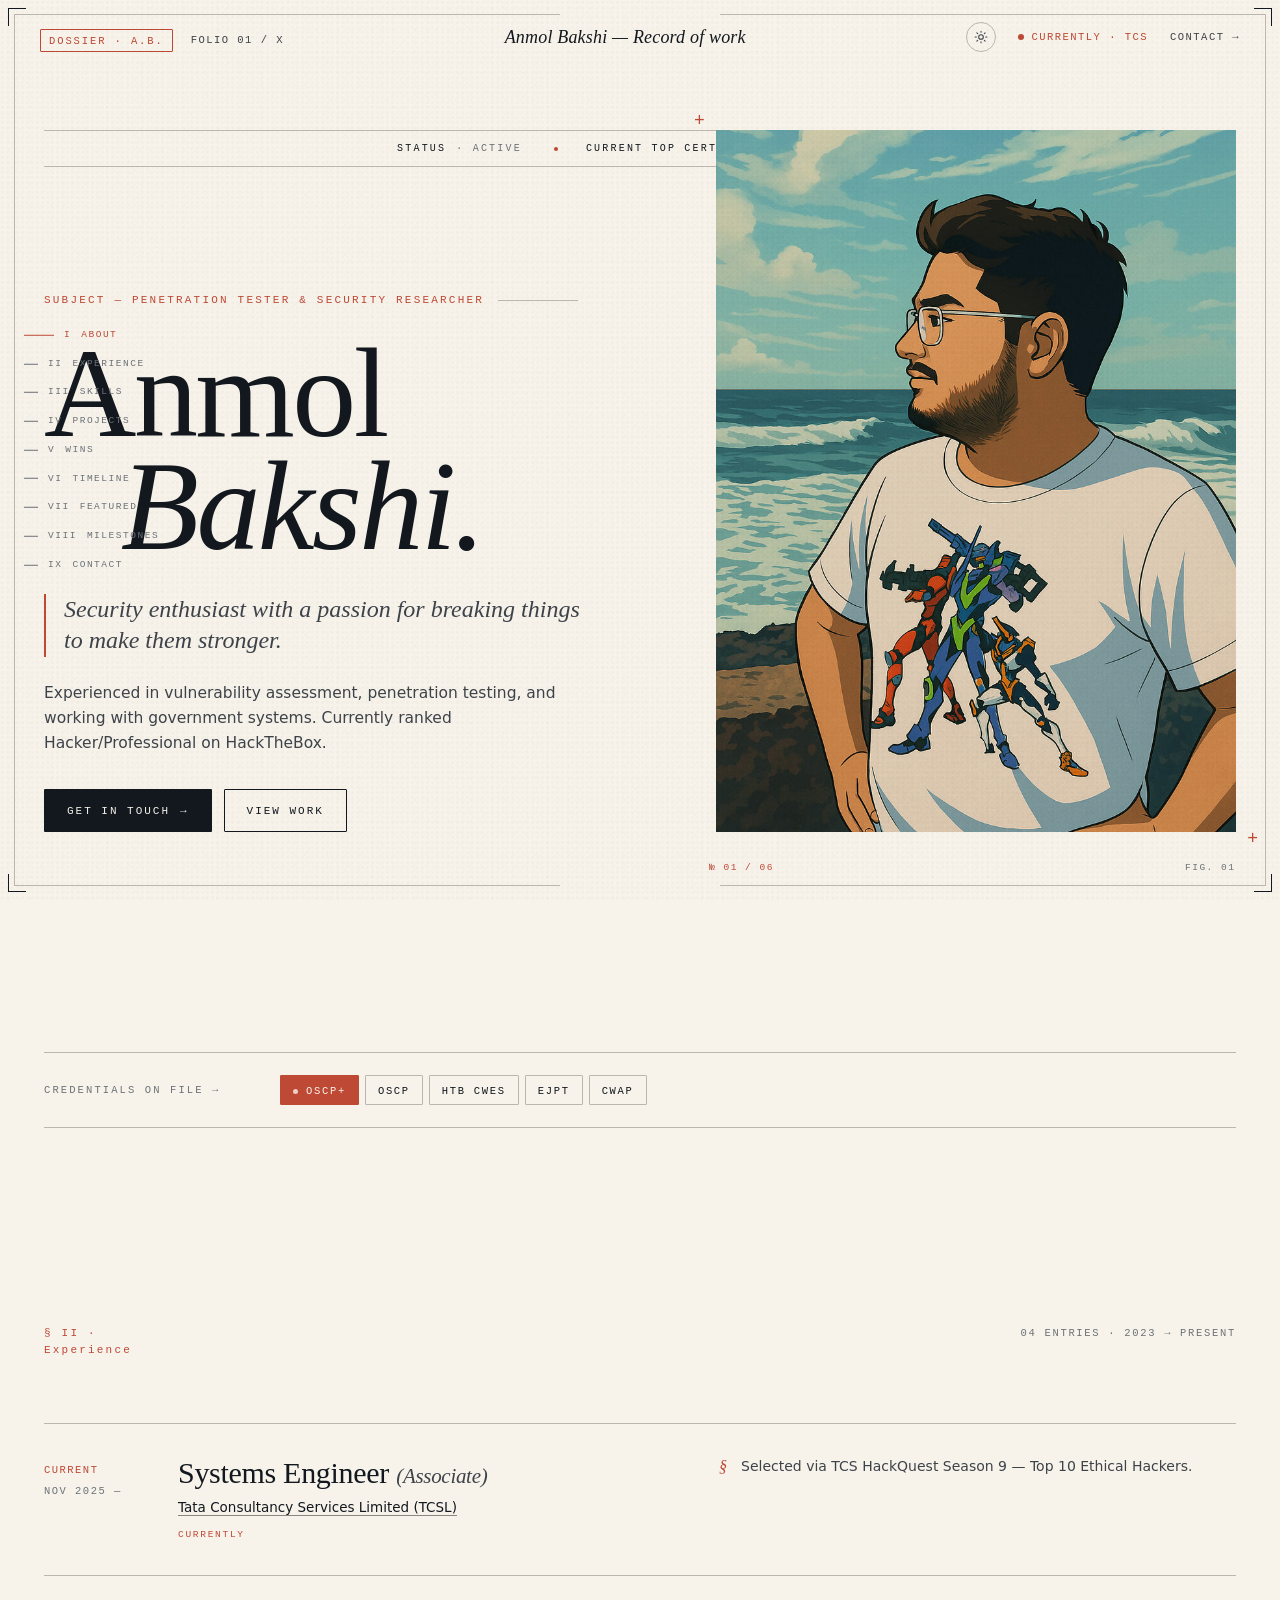
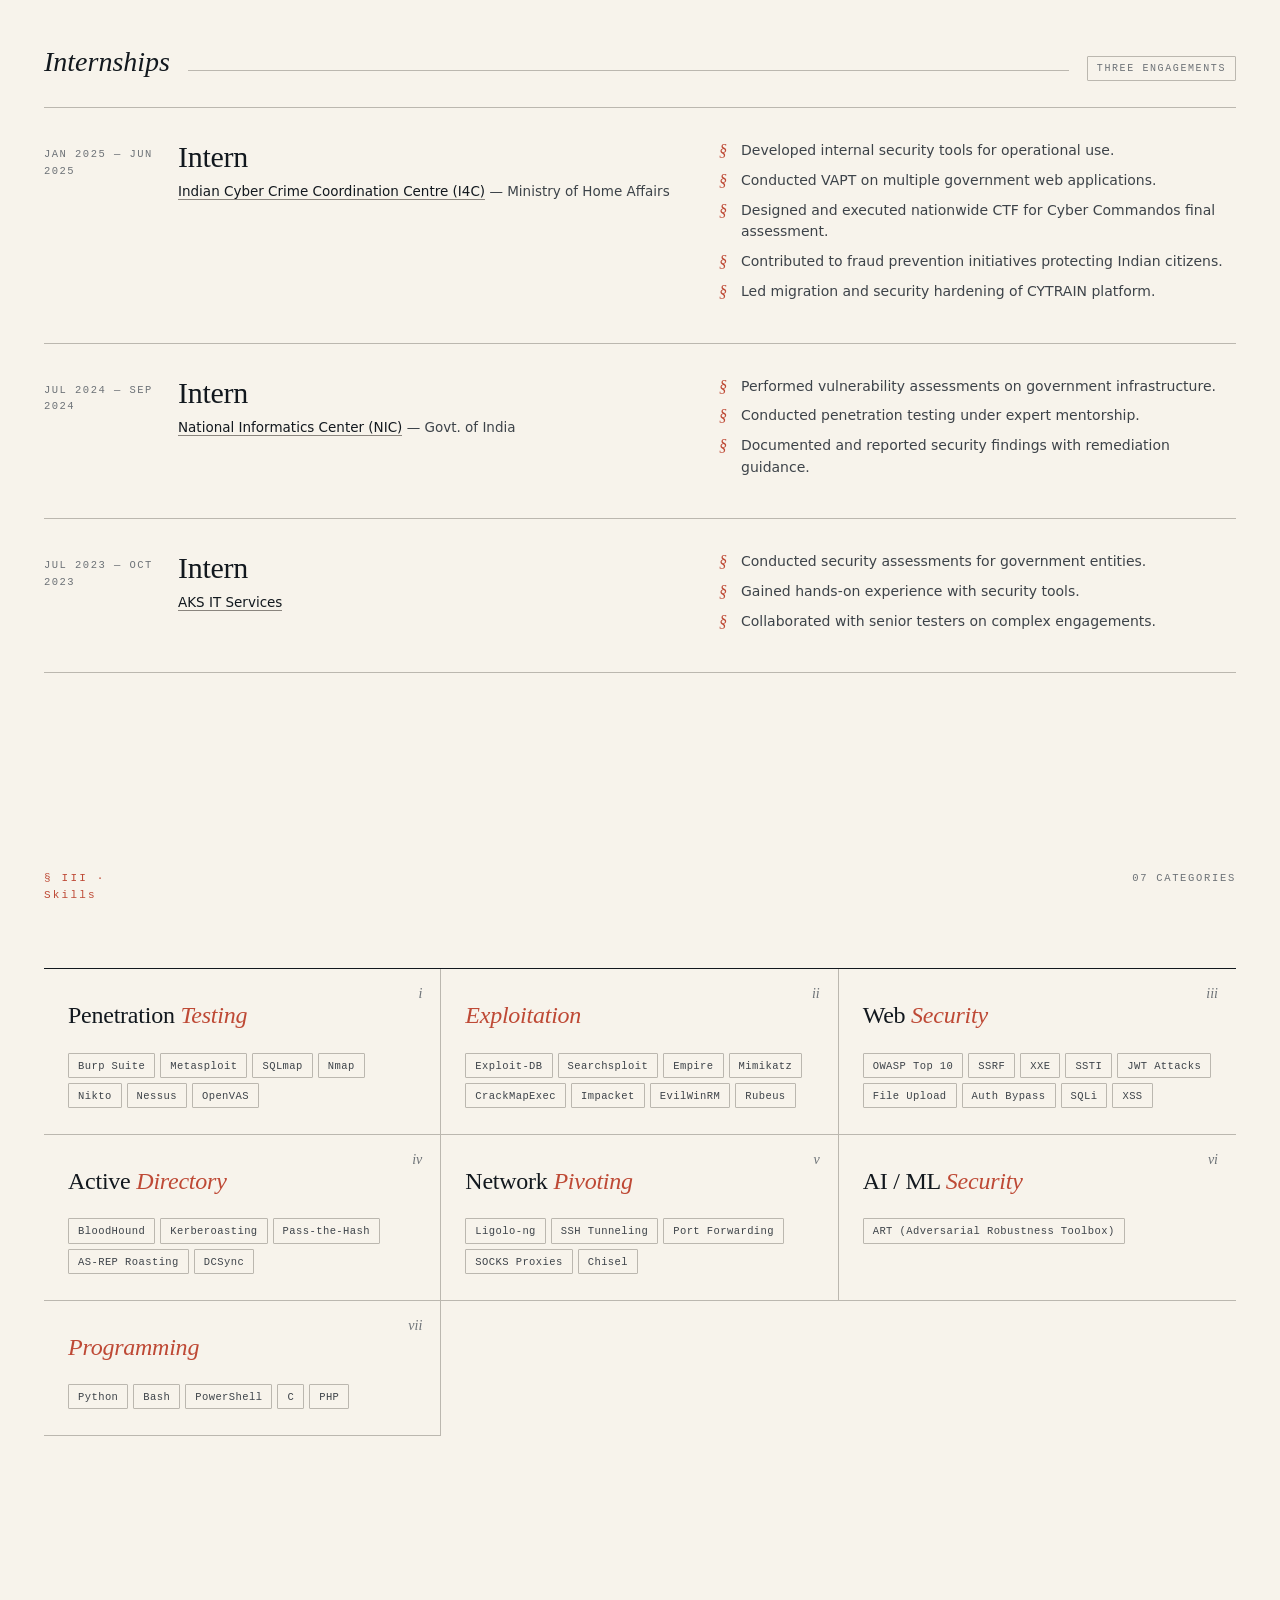
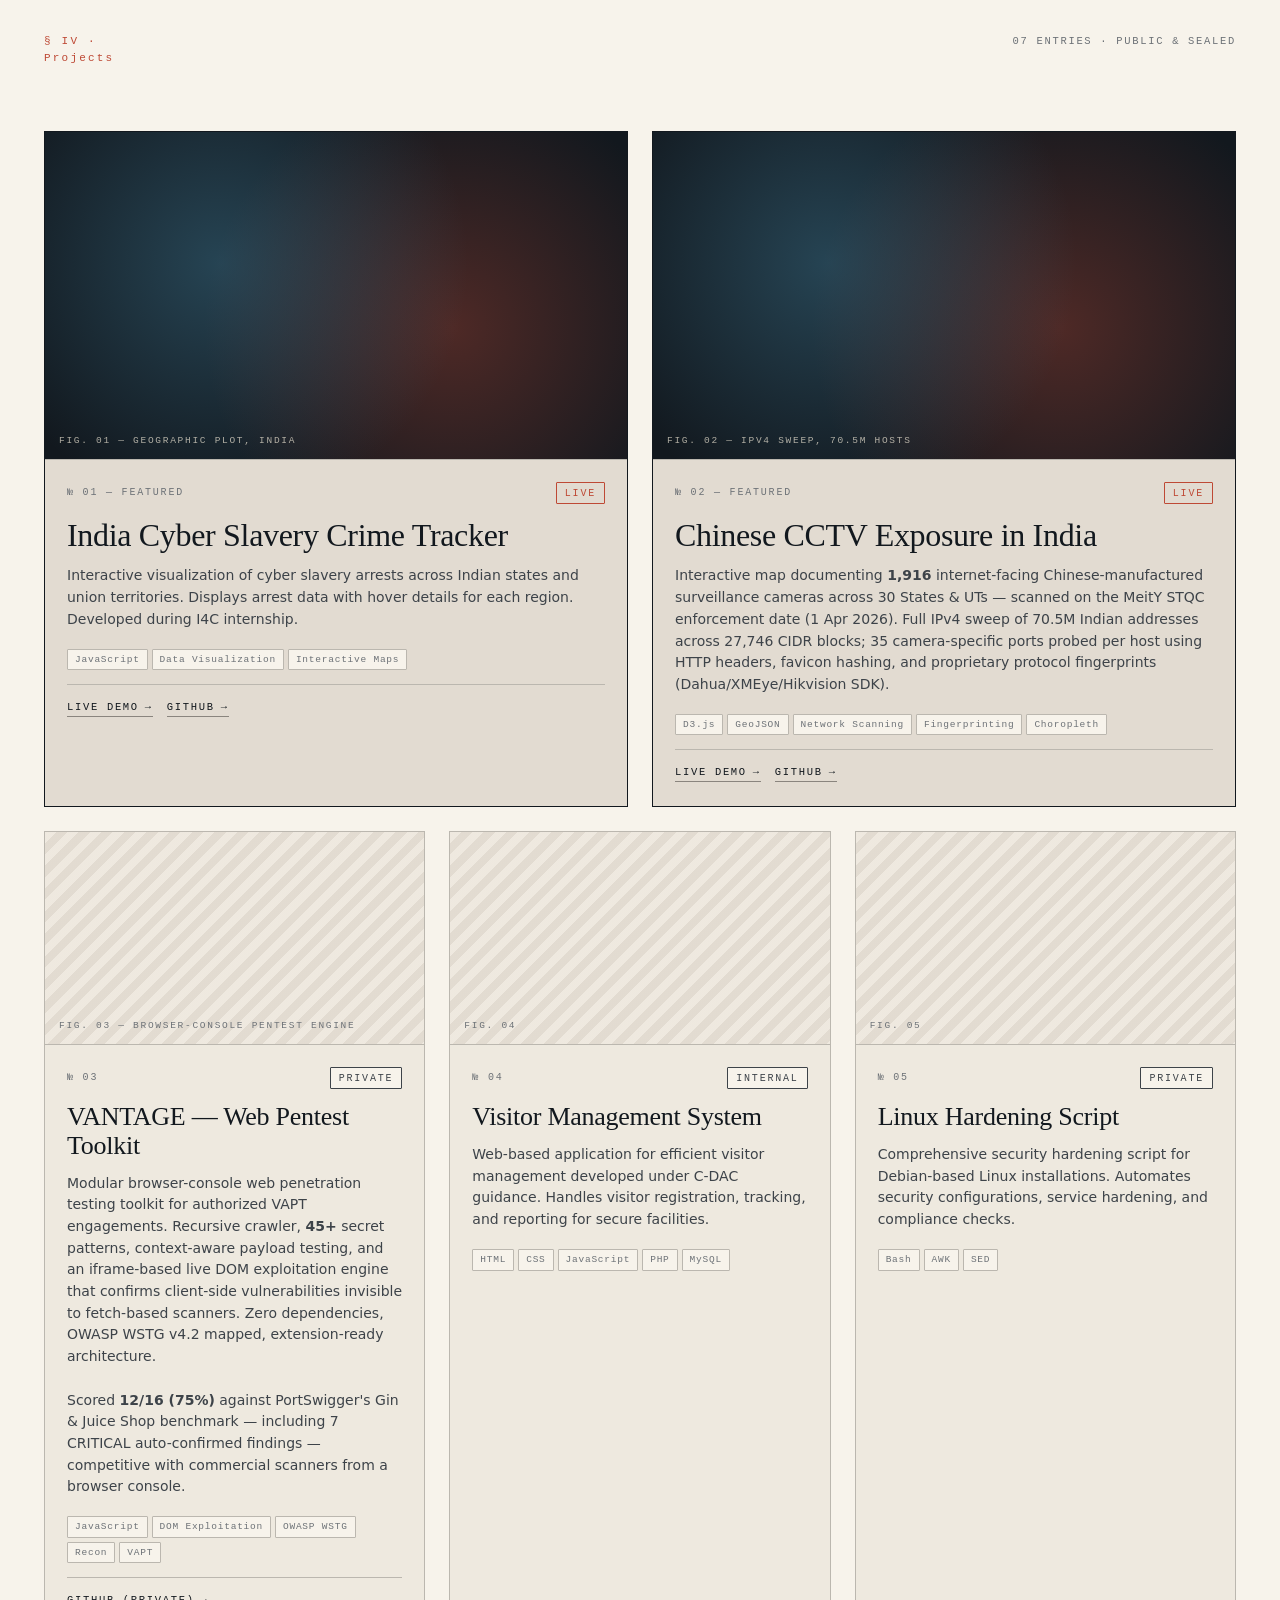
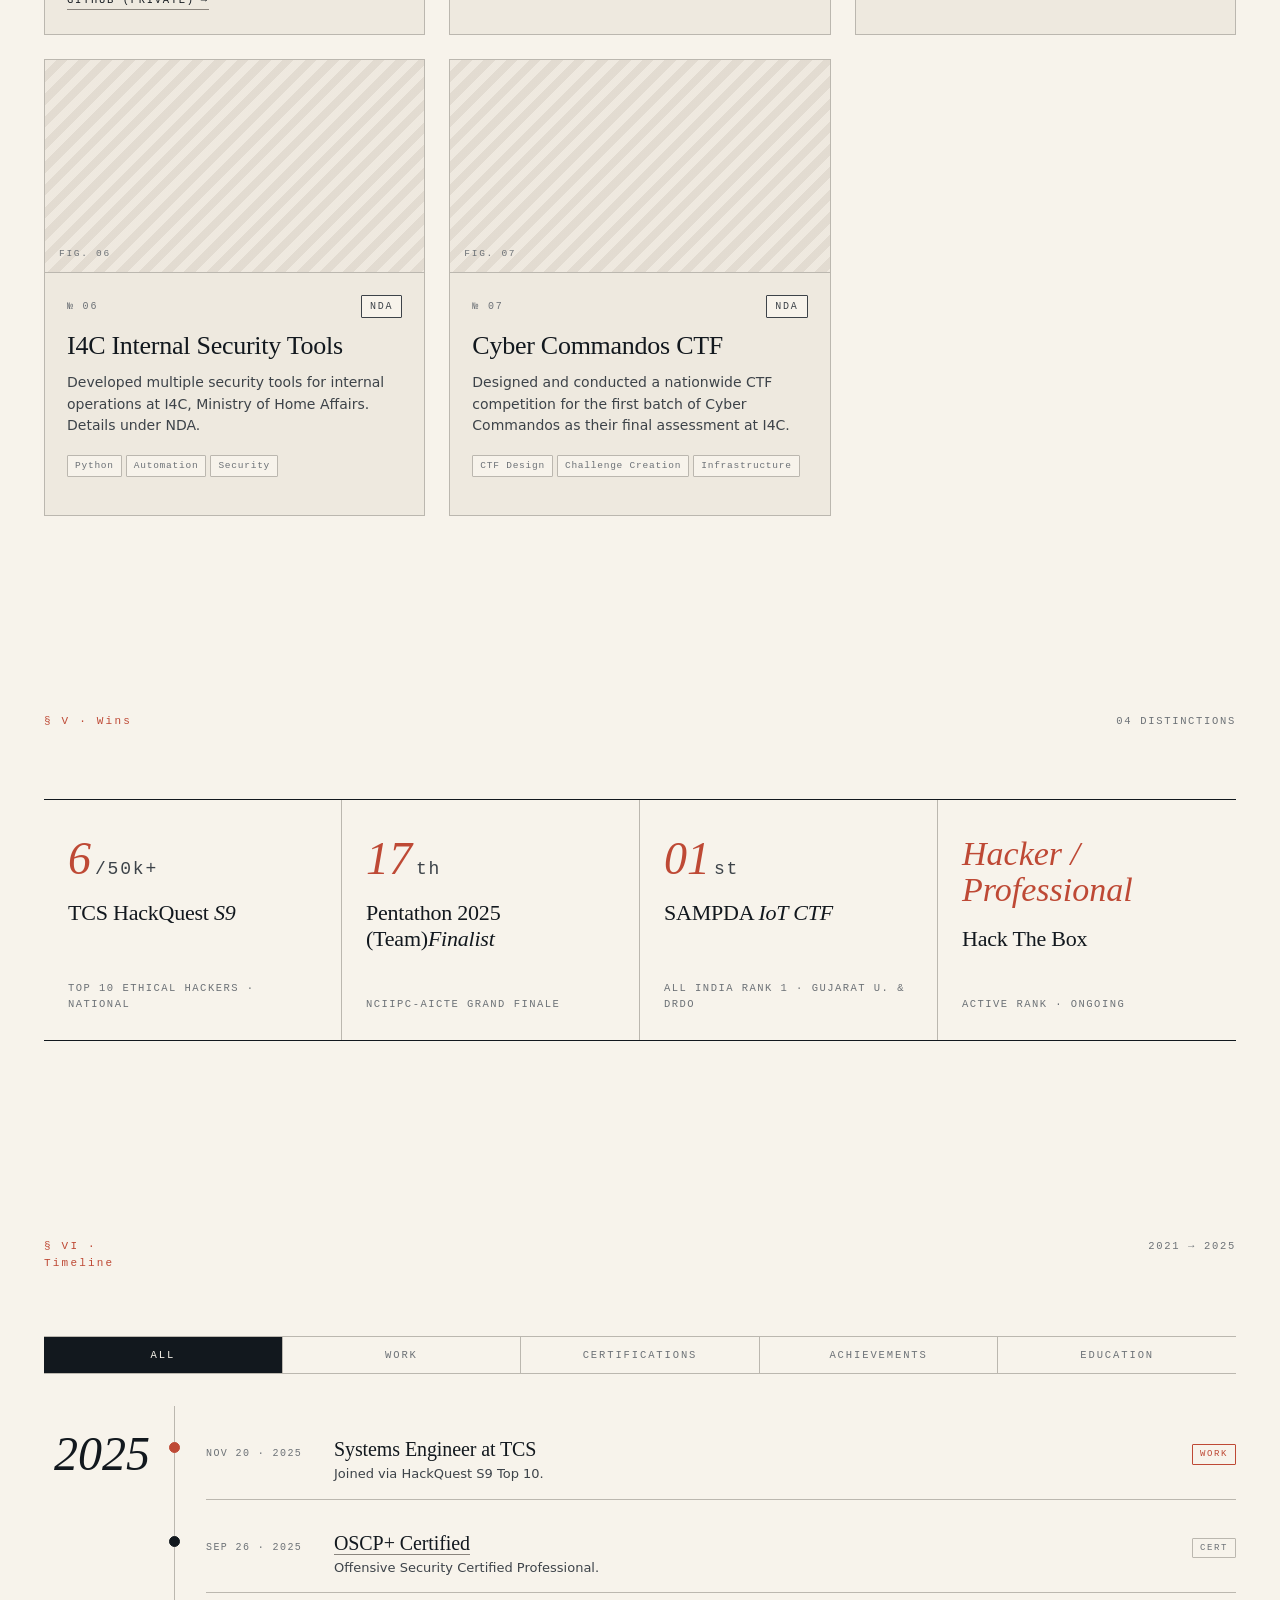
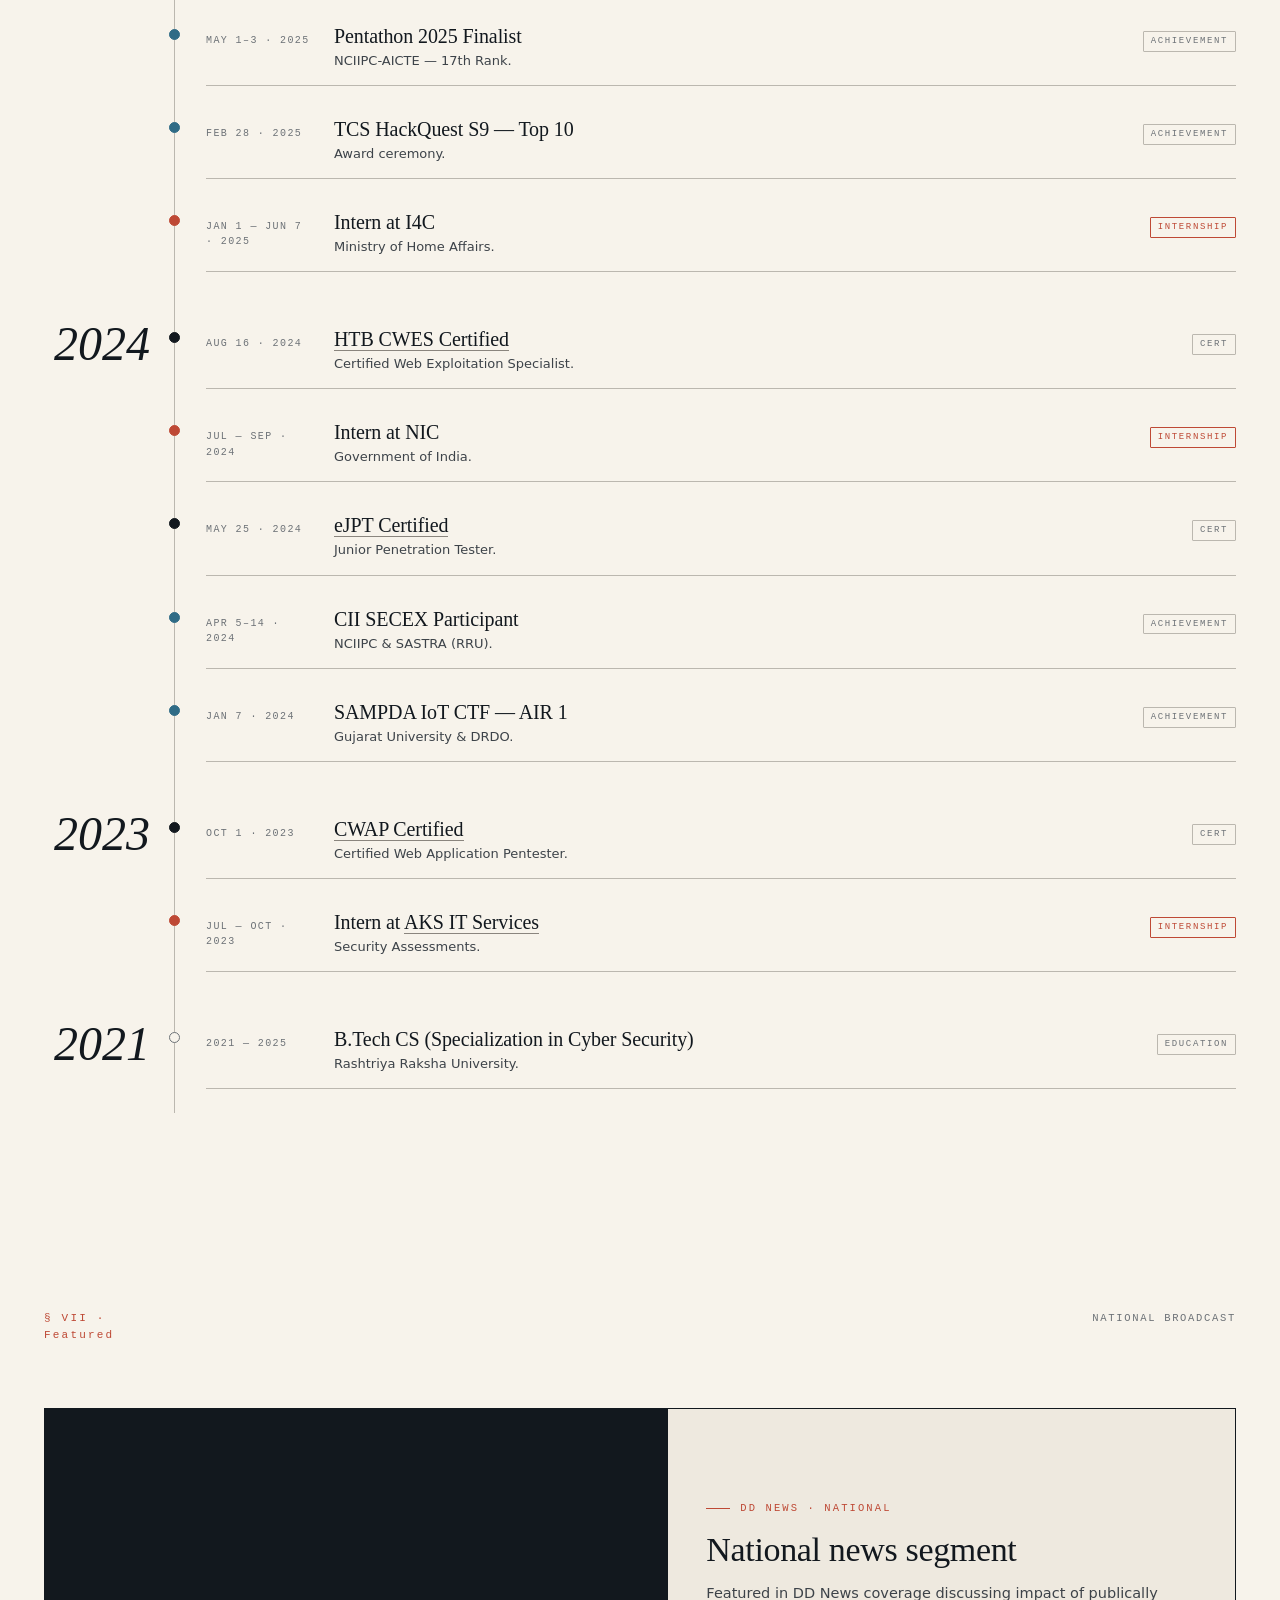
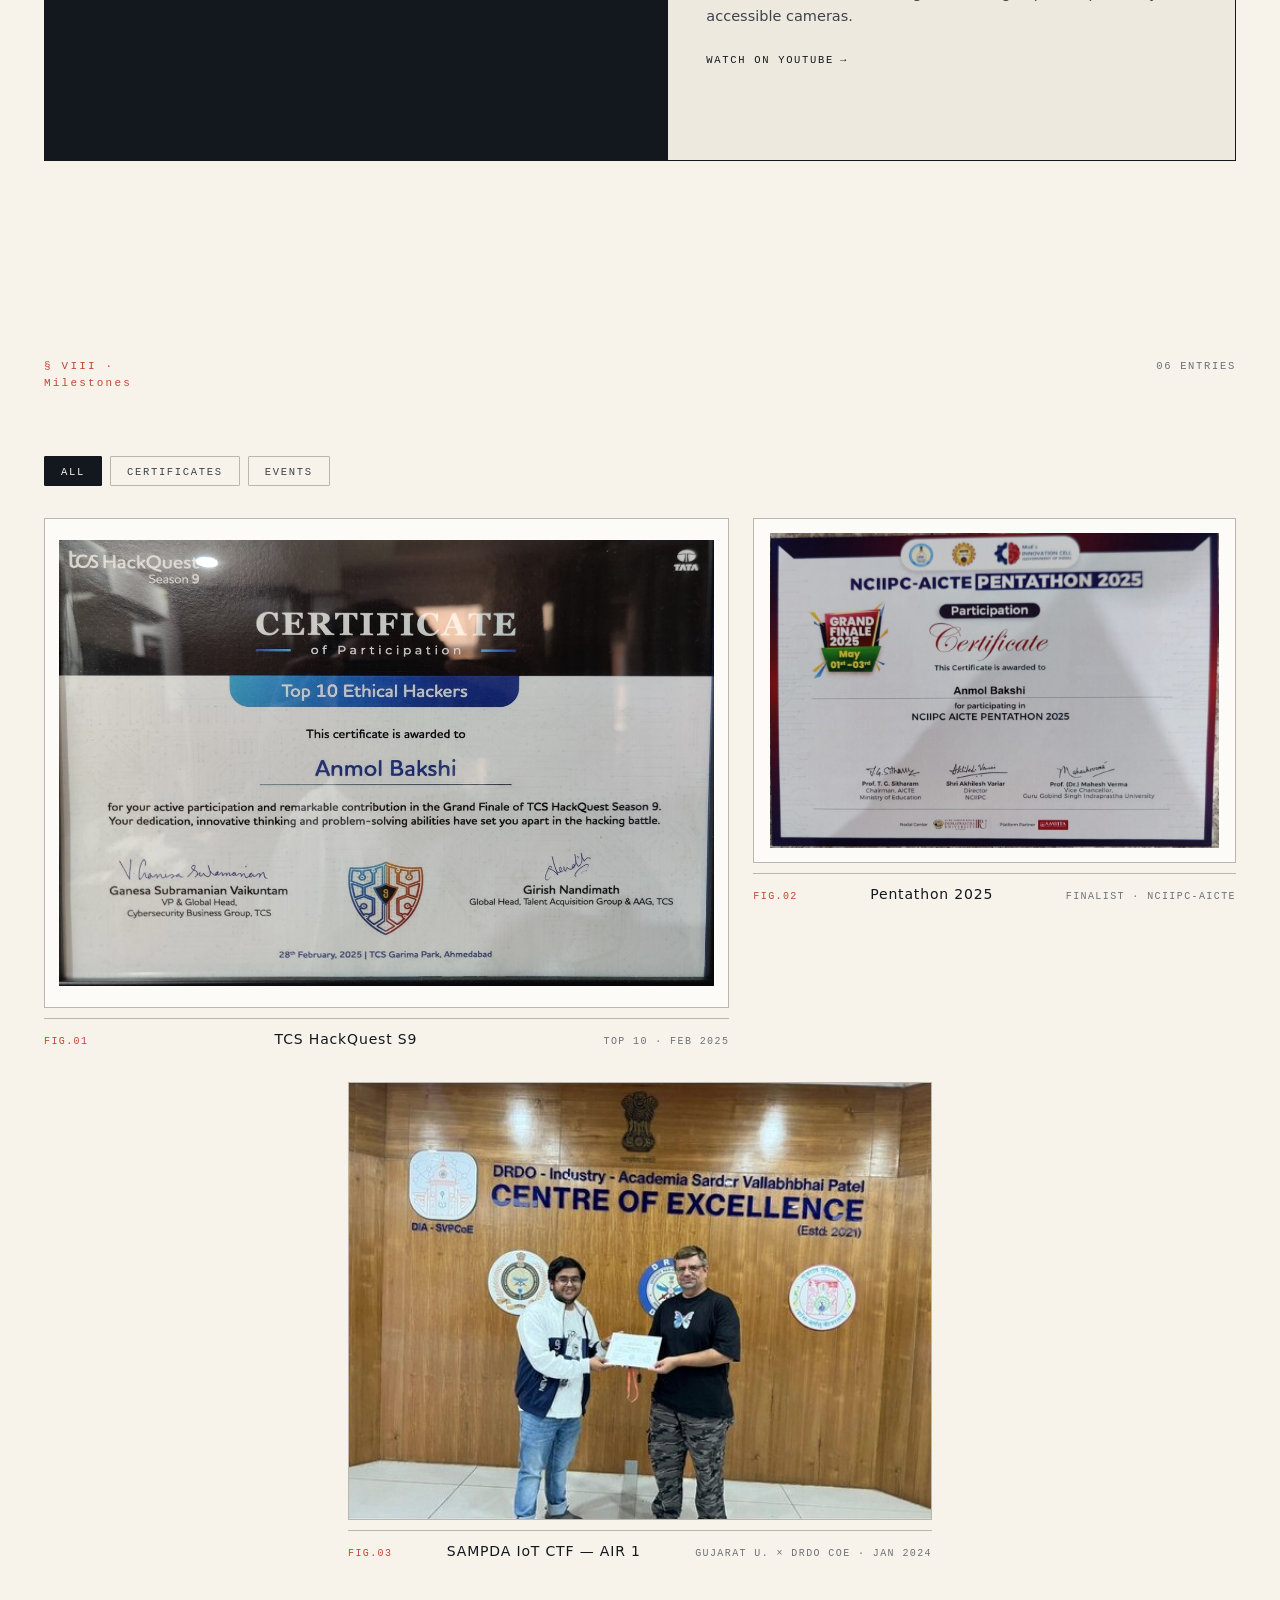
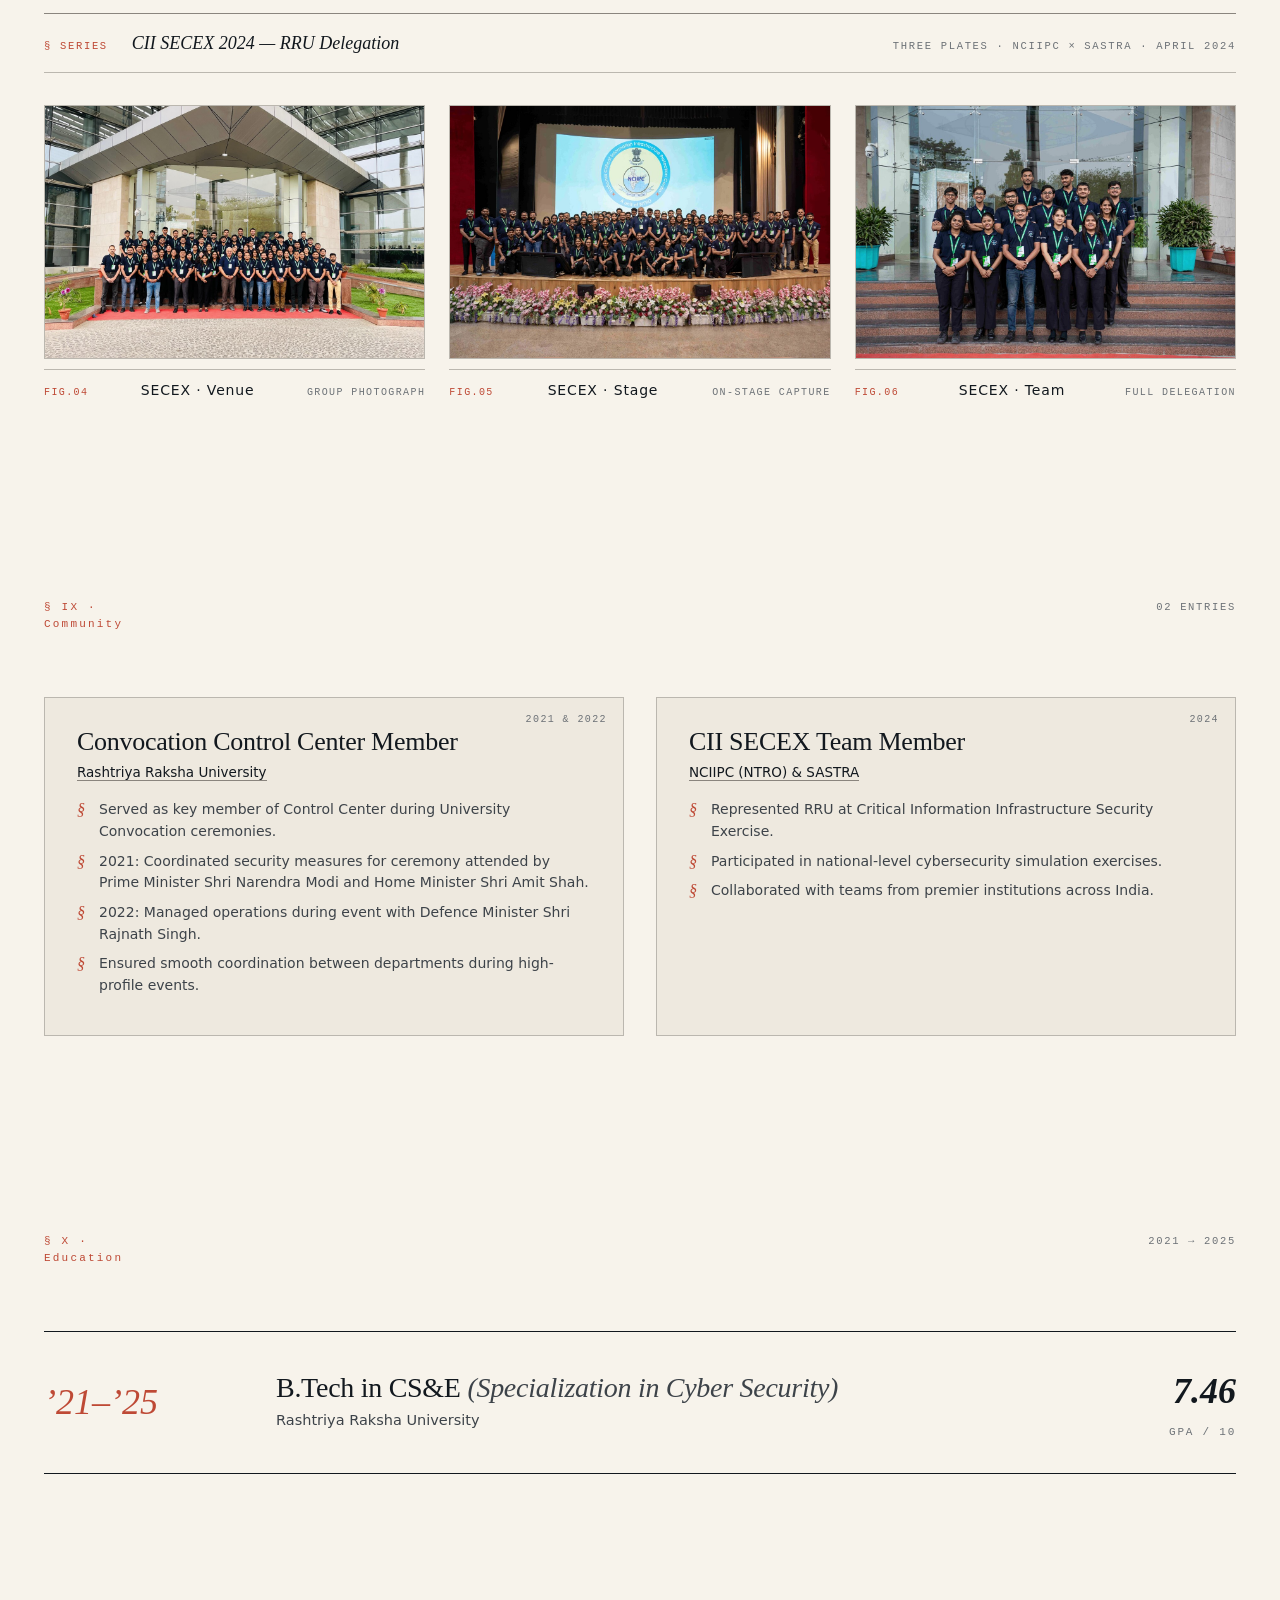
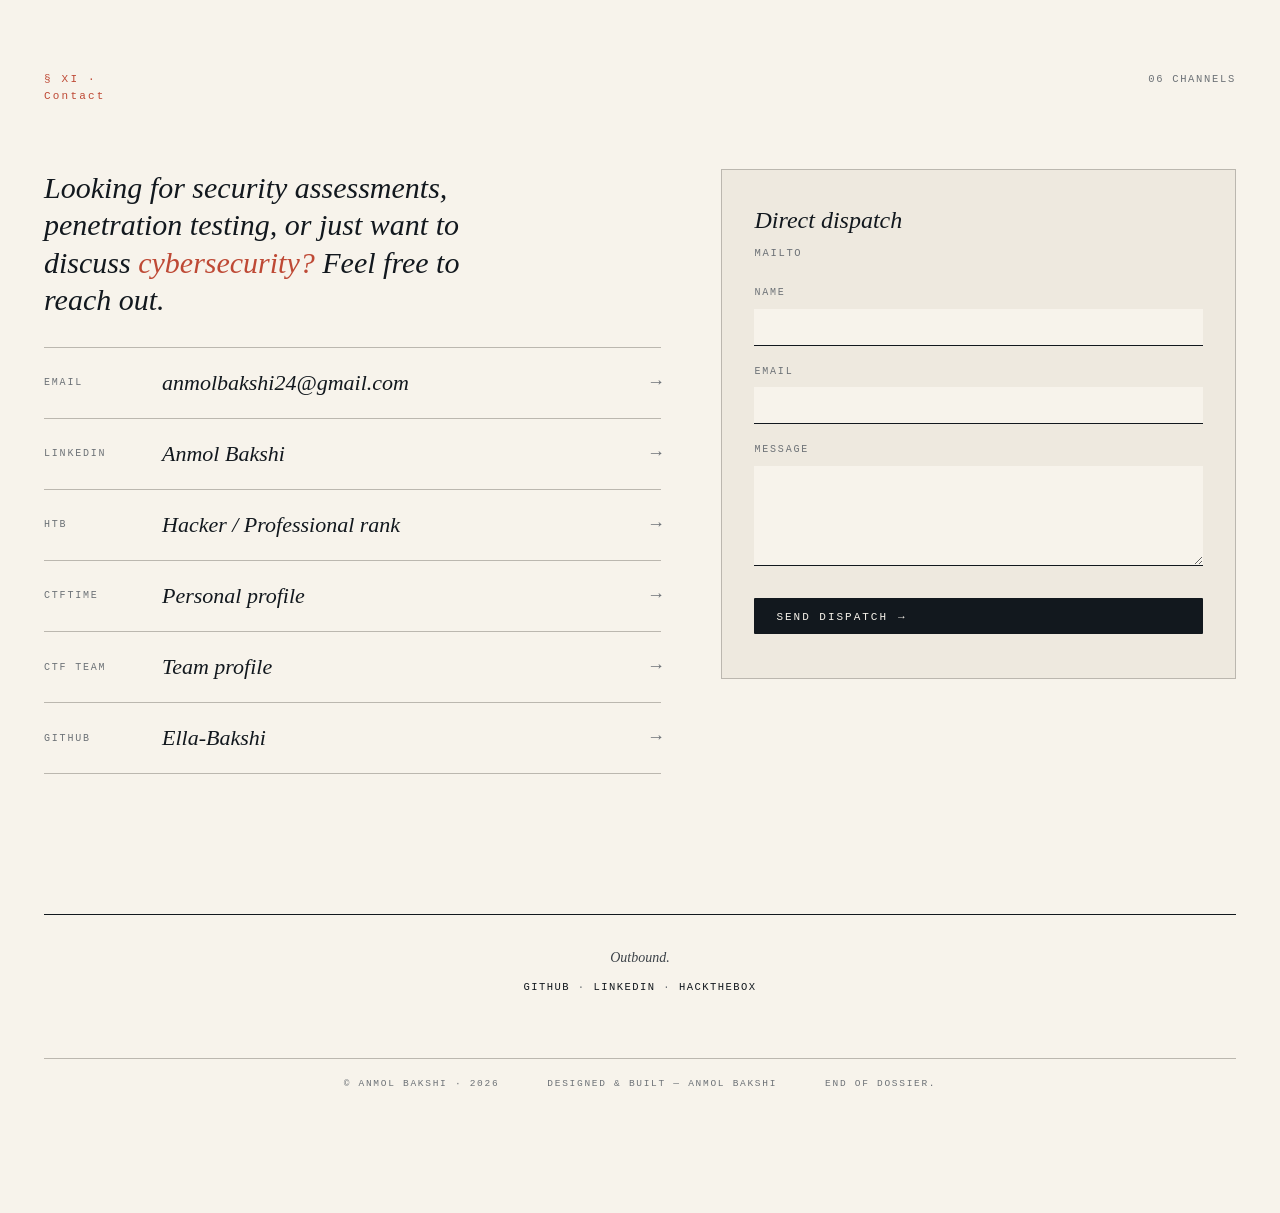
==== commit 3a3c34e7: "Update index.html" ====
--- a/index.html
+++ b/index.html
@@ -2088,7 +2088,7 @@
     <div class="wins">
       <article class="win">
         <div>
-          <div class="win-num">10<small>/2k+</small></div>
+          <div class="win-num">6<small>/50k+</small></div>
           <h4>TCS HackQuest <em>S9</em></h4>
         </div>
         <p>Top 10 Ethical Hackers · National</p>
@@ -2096,7 +2096,7 @@
       <article class="win">
         <div>
           <div class="win-num">17<small>th</small></div>
-          <h4>Pentathon 2025 <em>Finalist</em></h4>
+          <h4>Pentathon 2025 (Team)<em>Finalist</em></h4>
         </div>
         <p>NCIIPC-AICTE Grand Finale</p>
       </article>
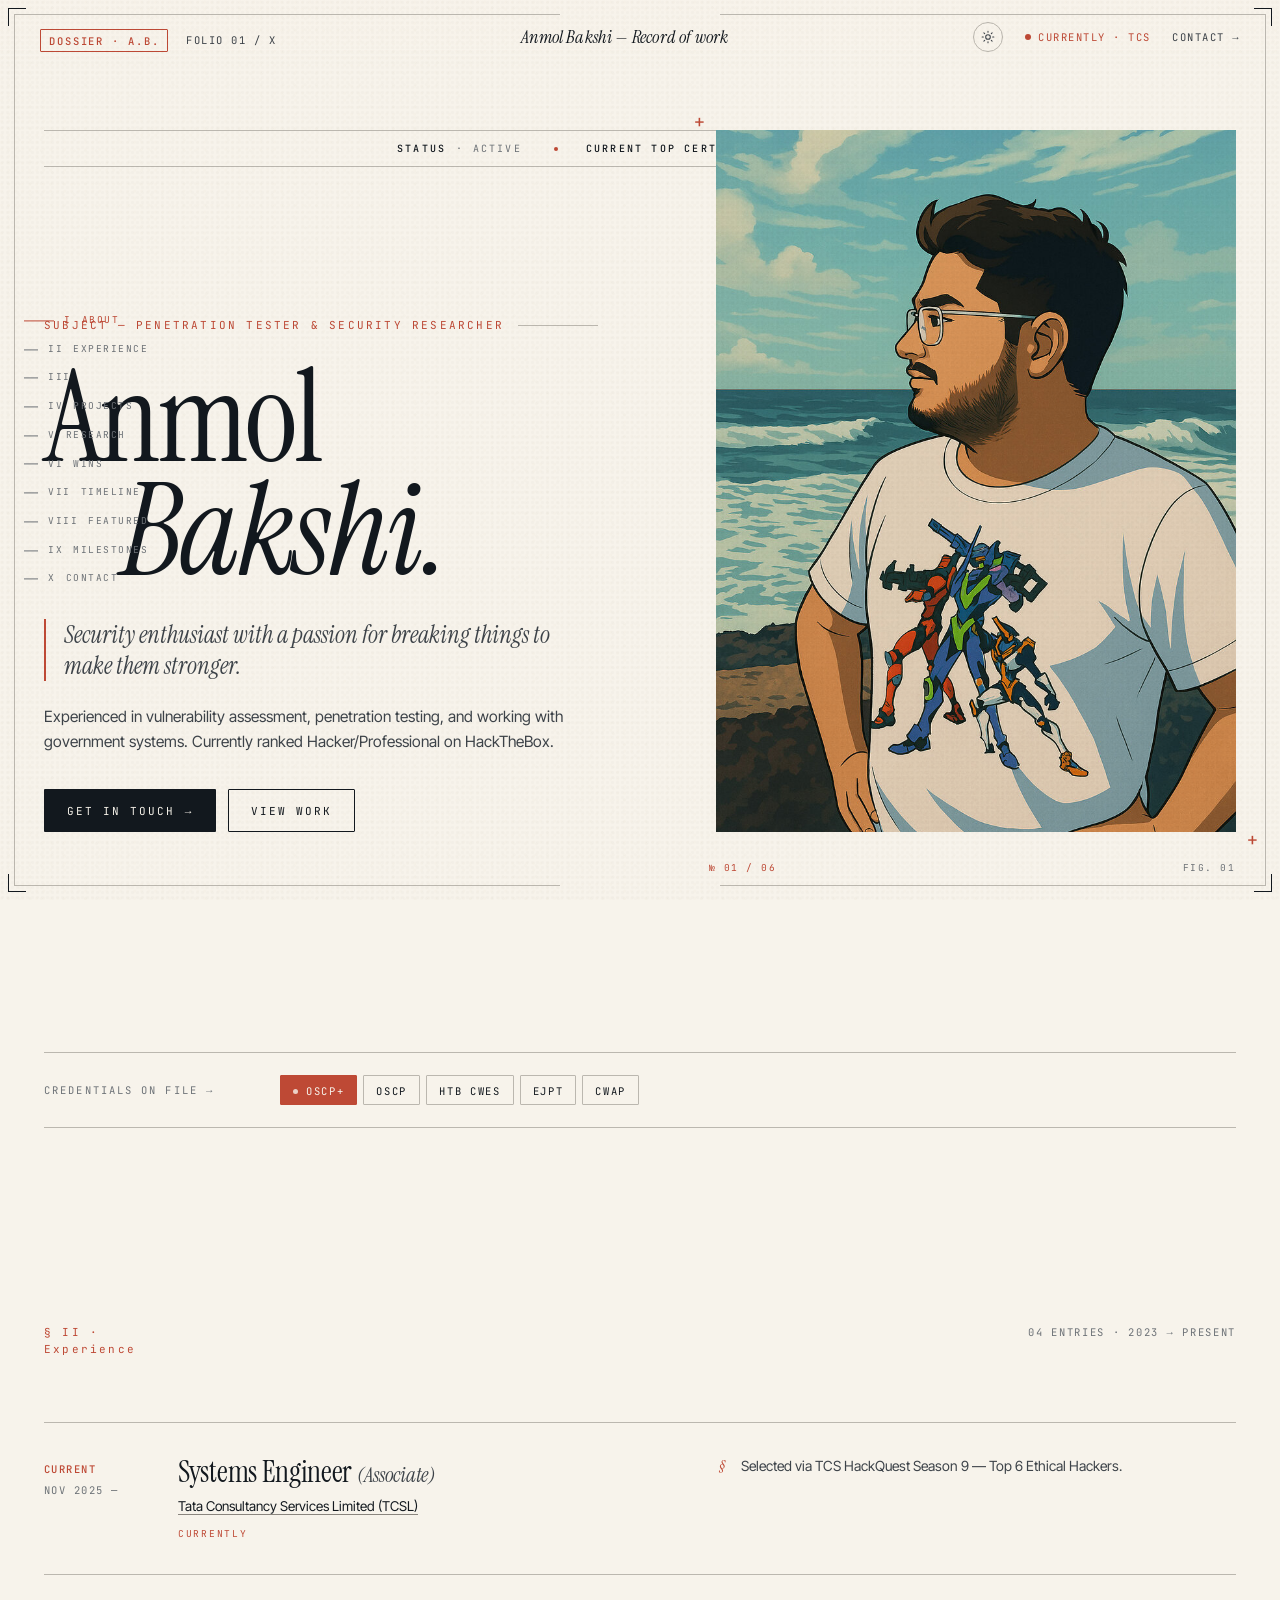
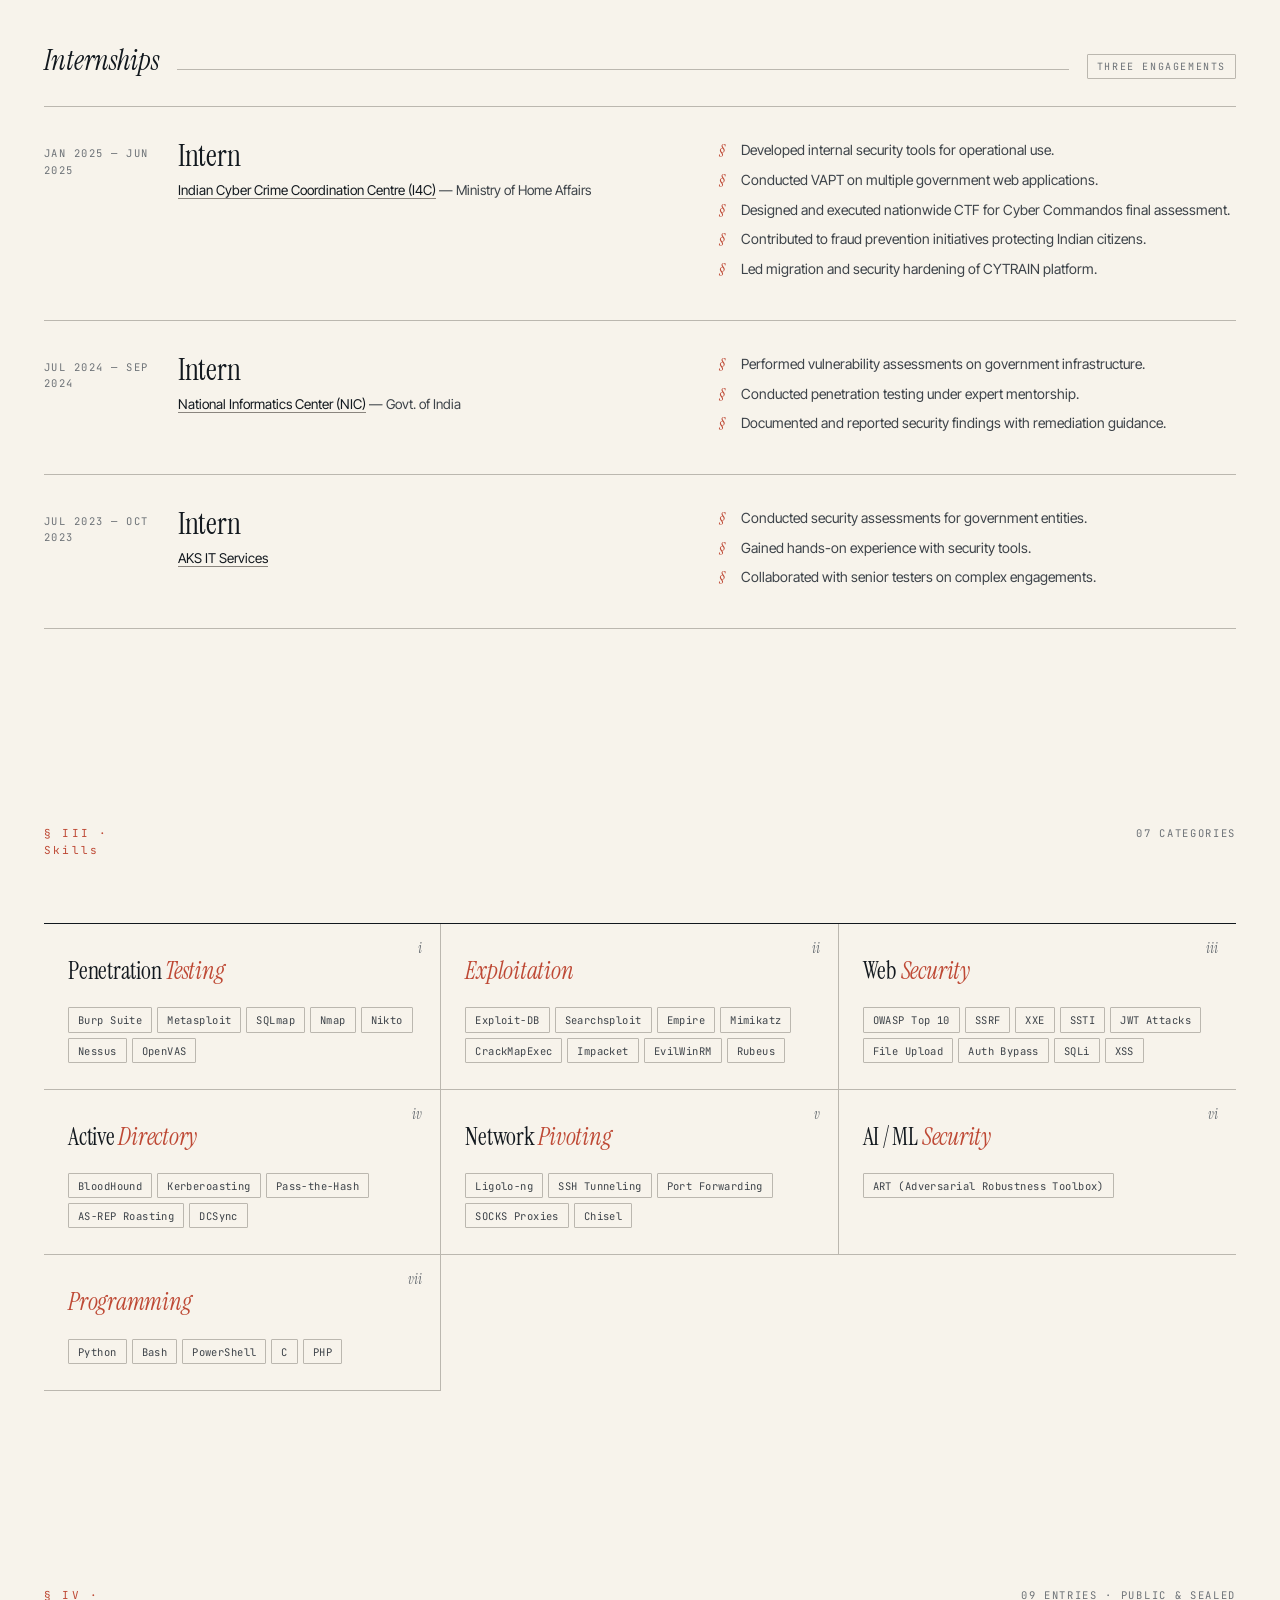
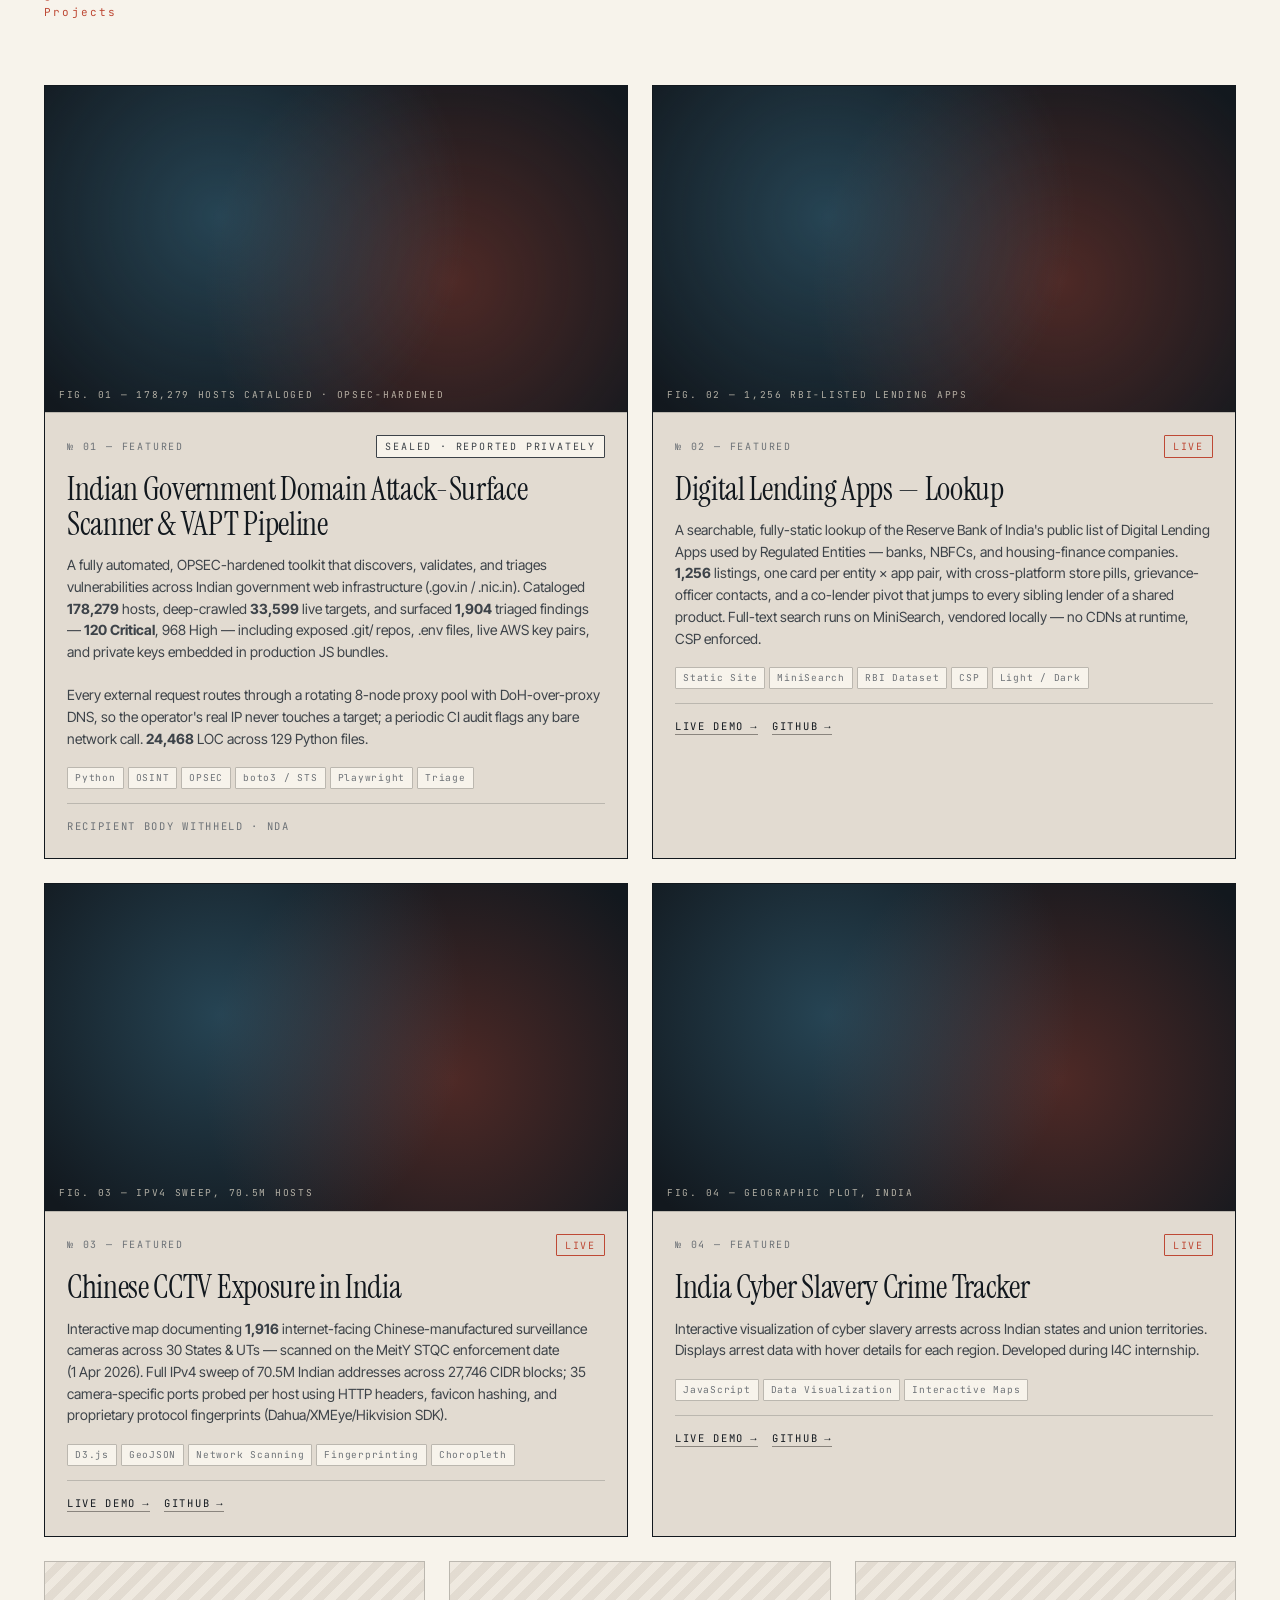
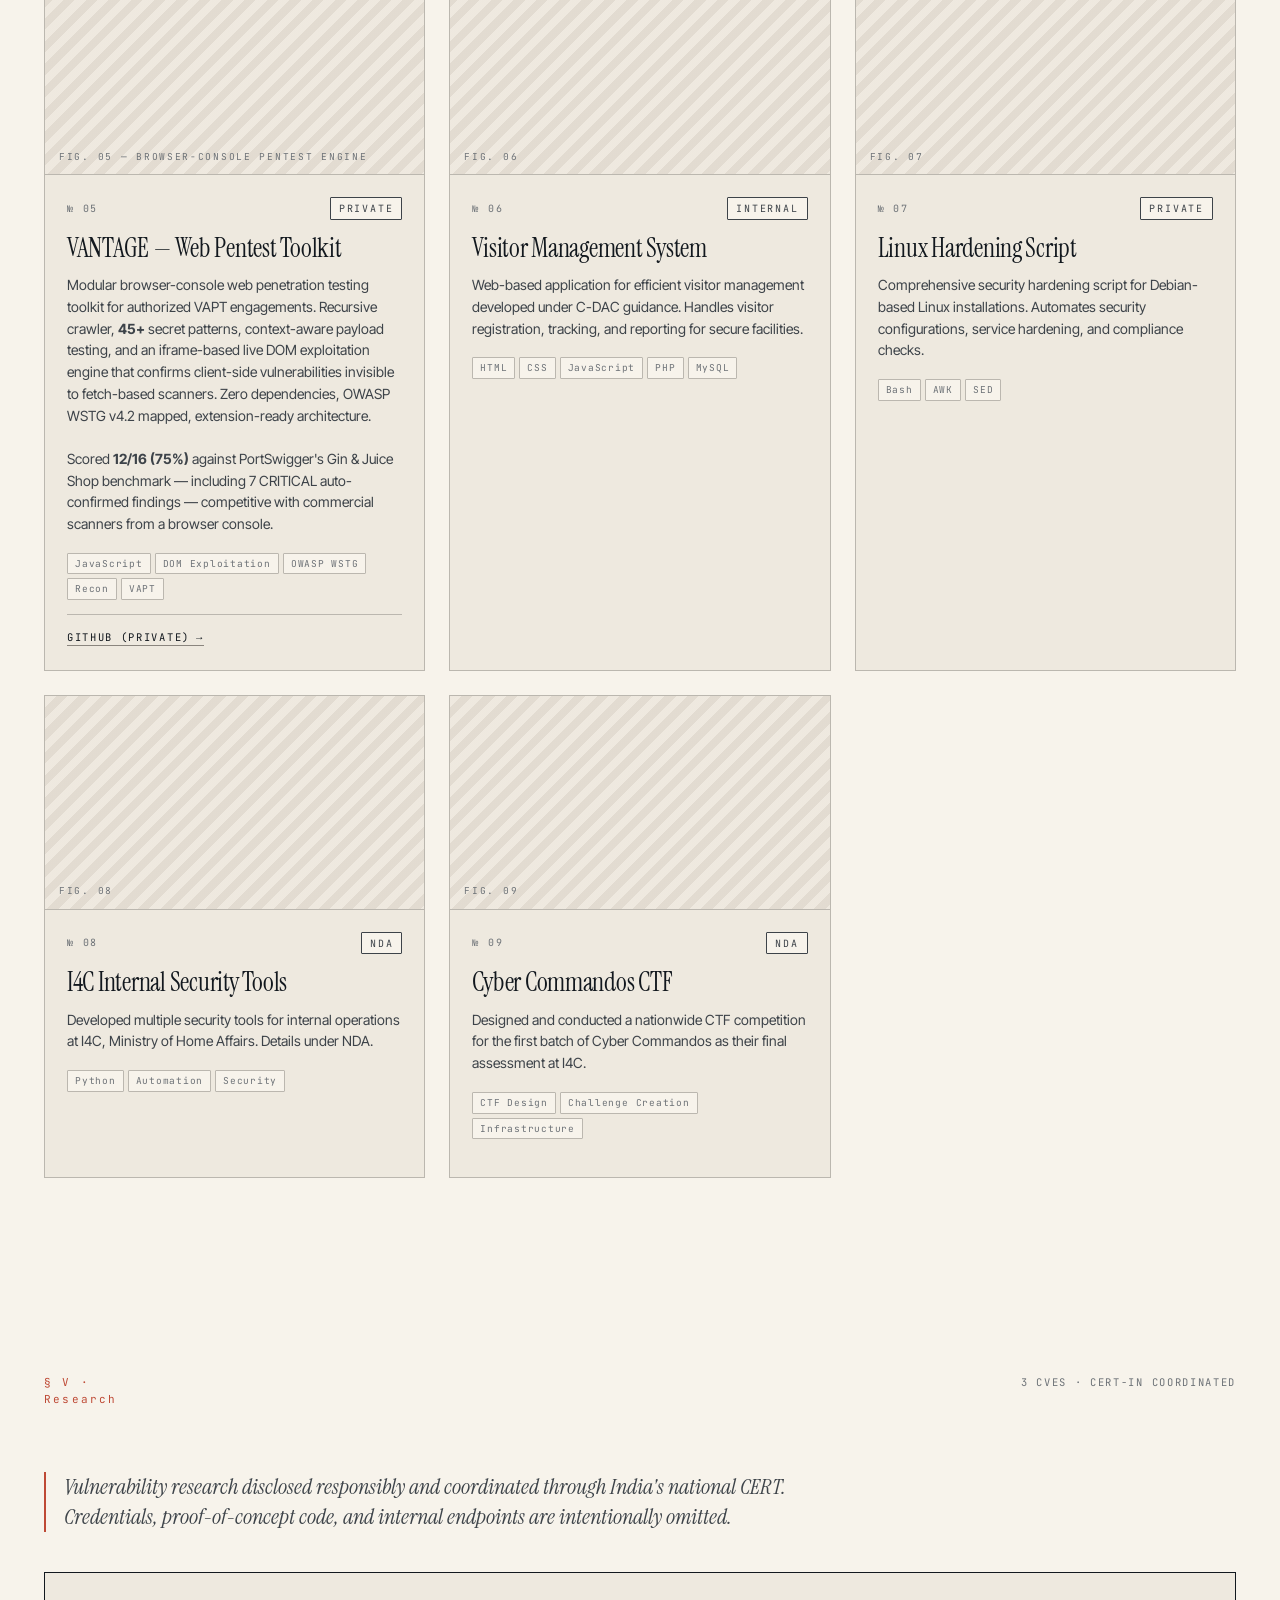
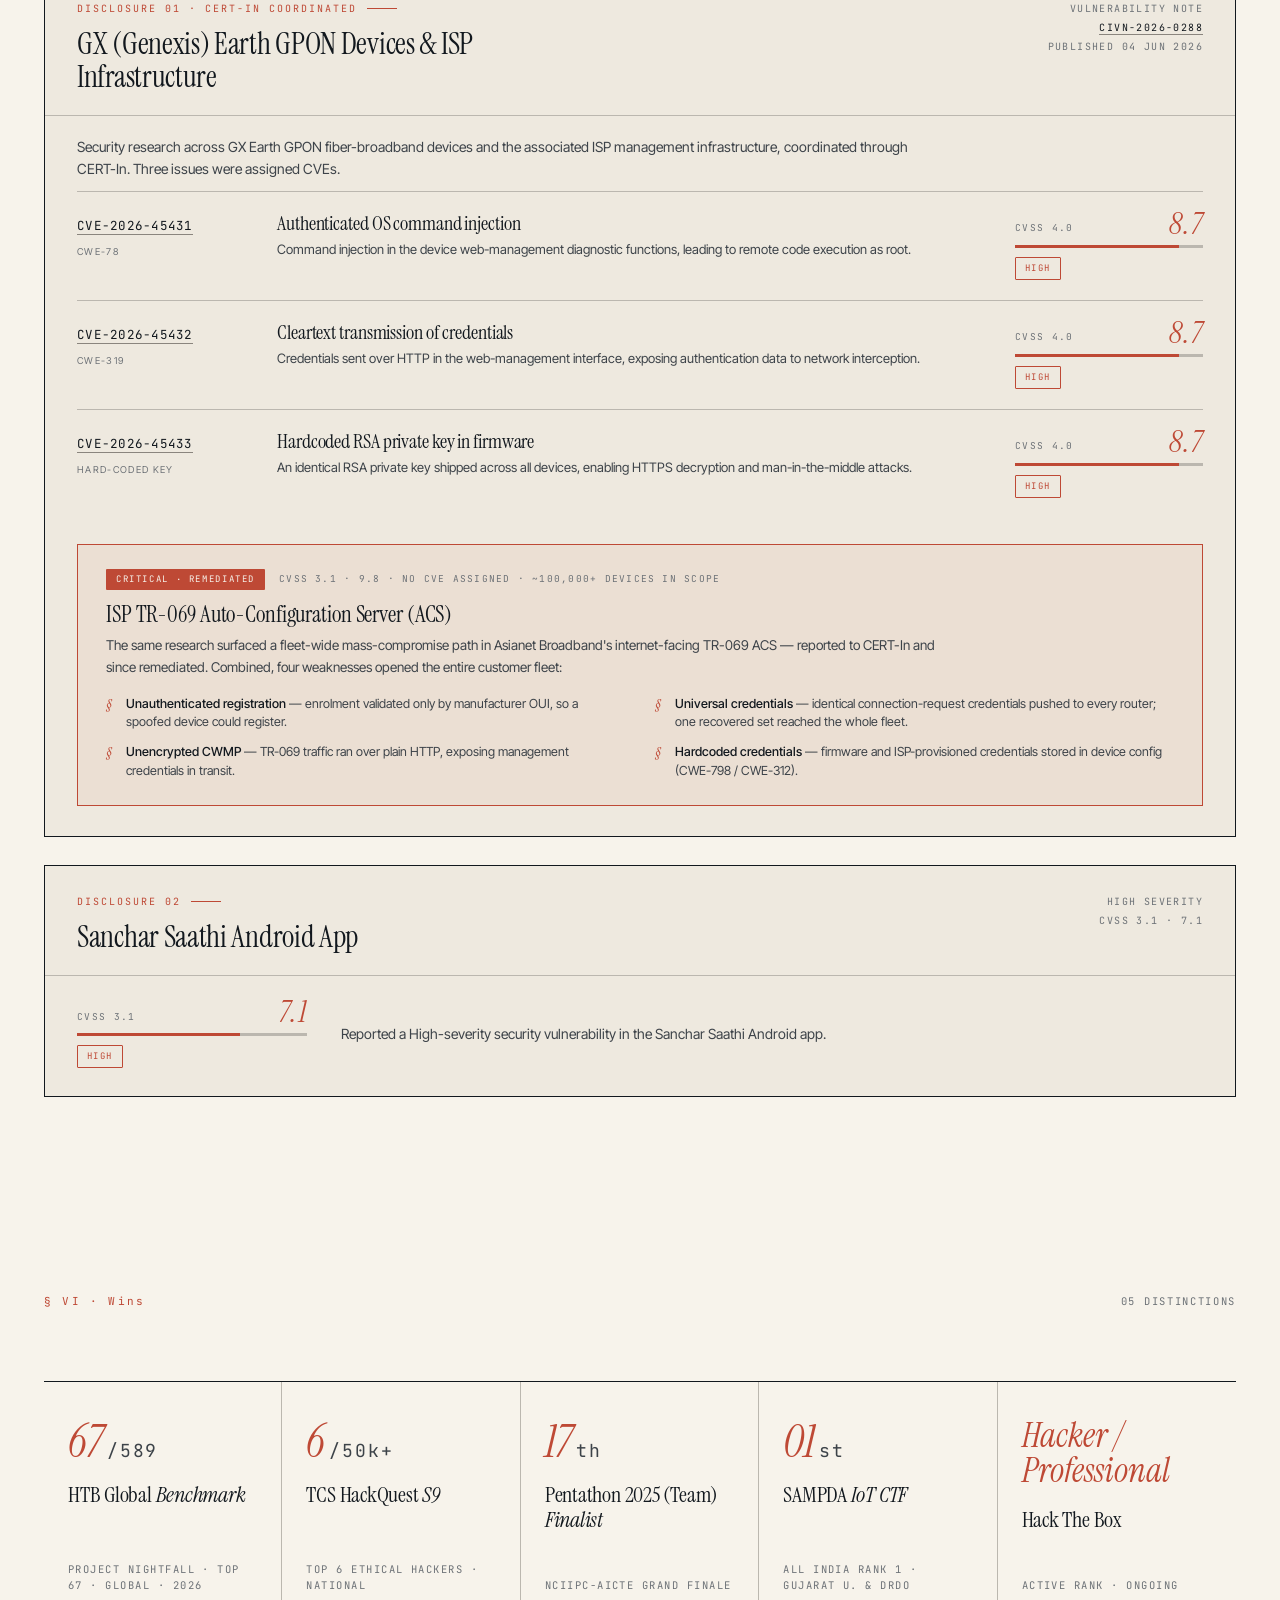
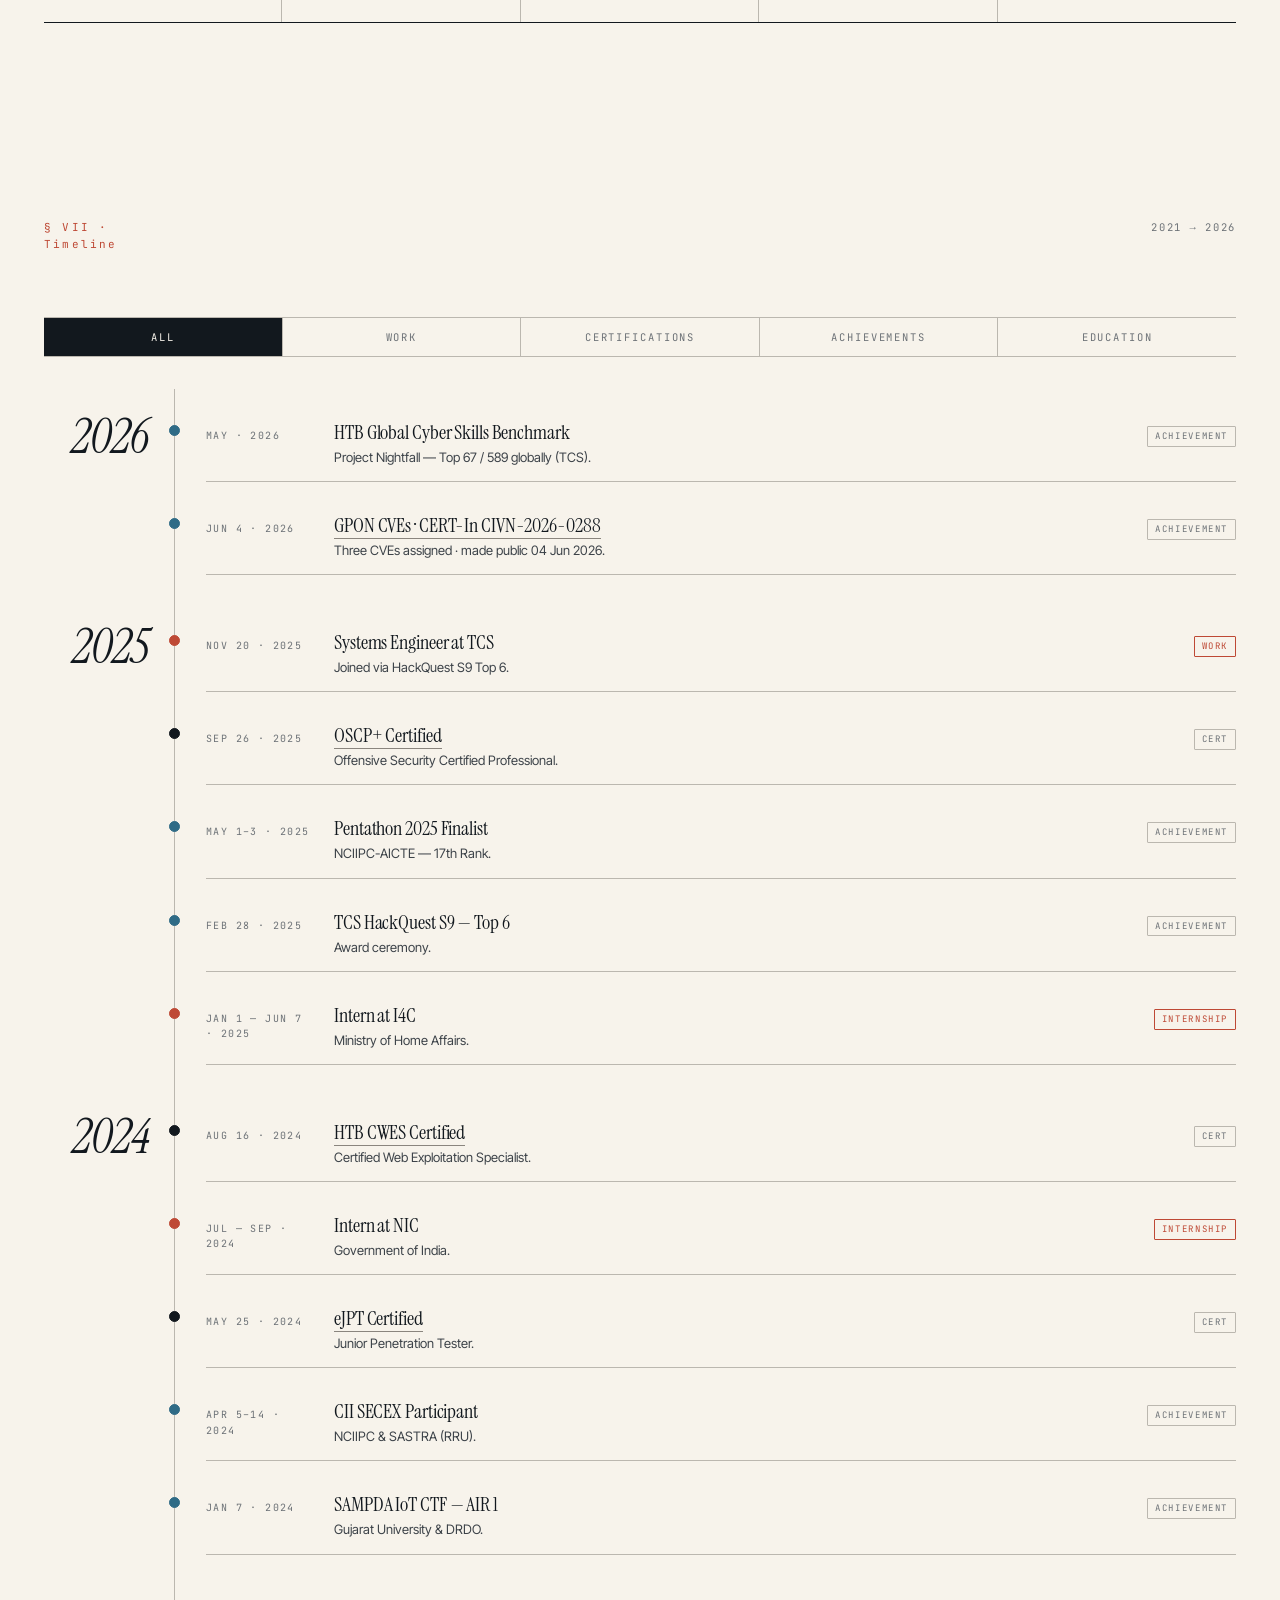
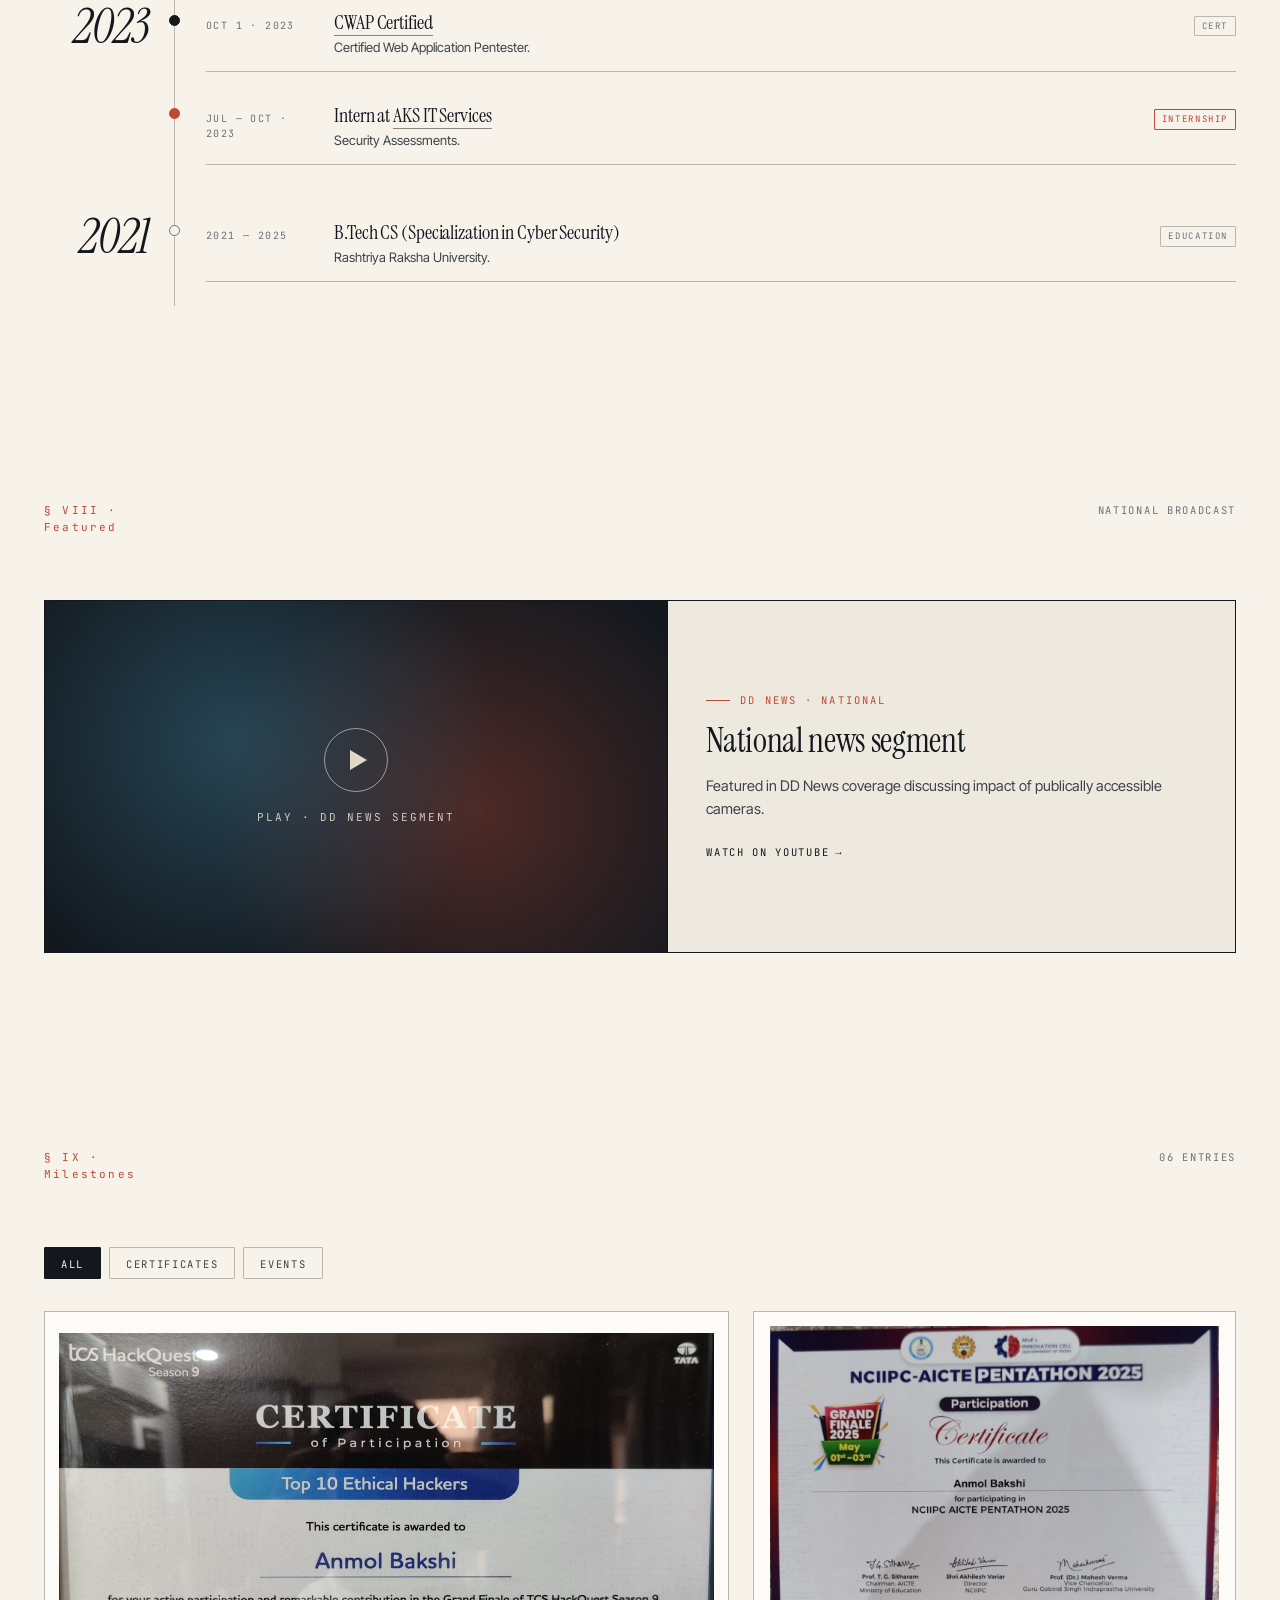
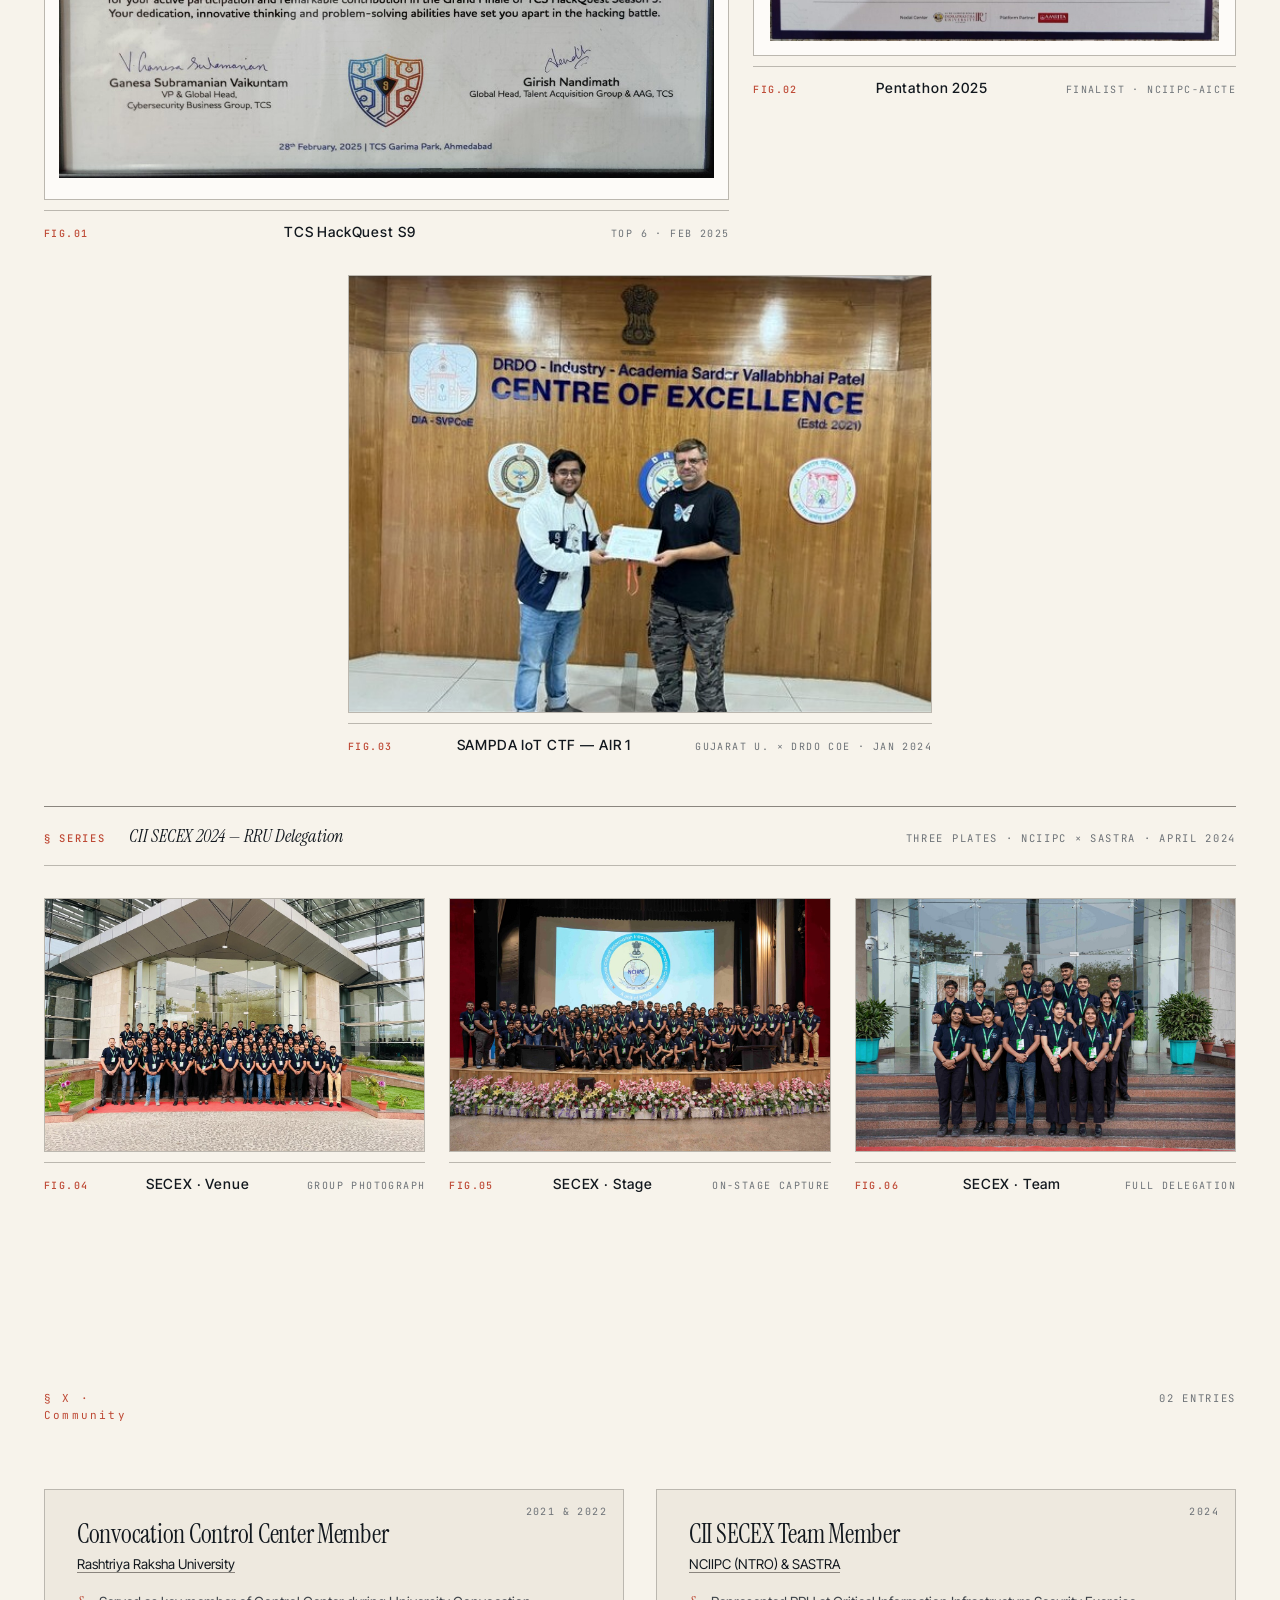
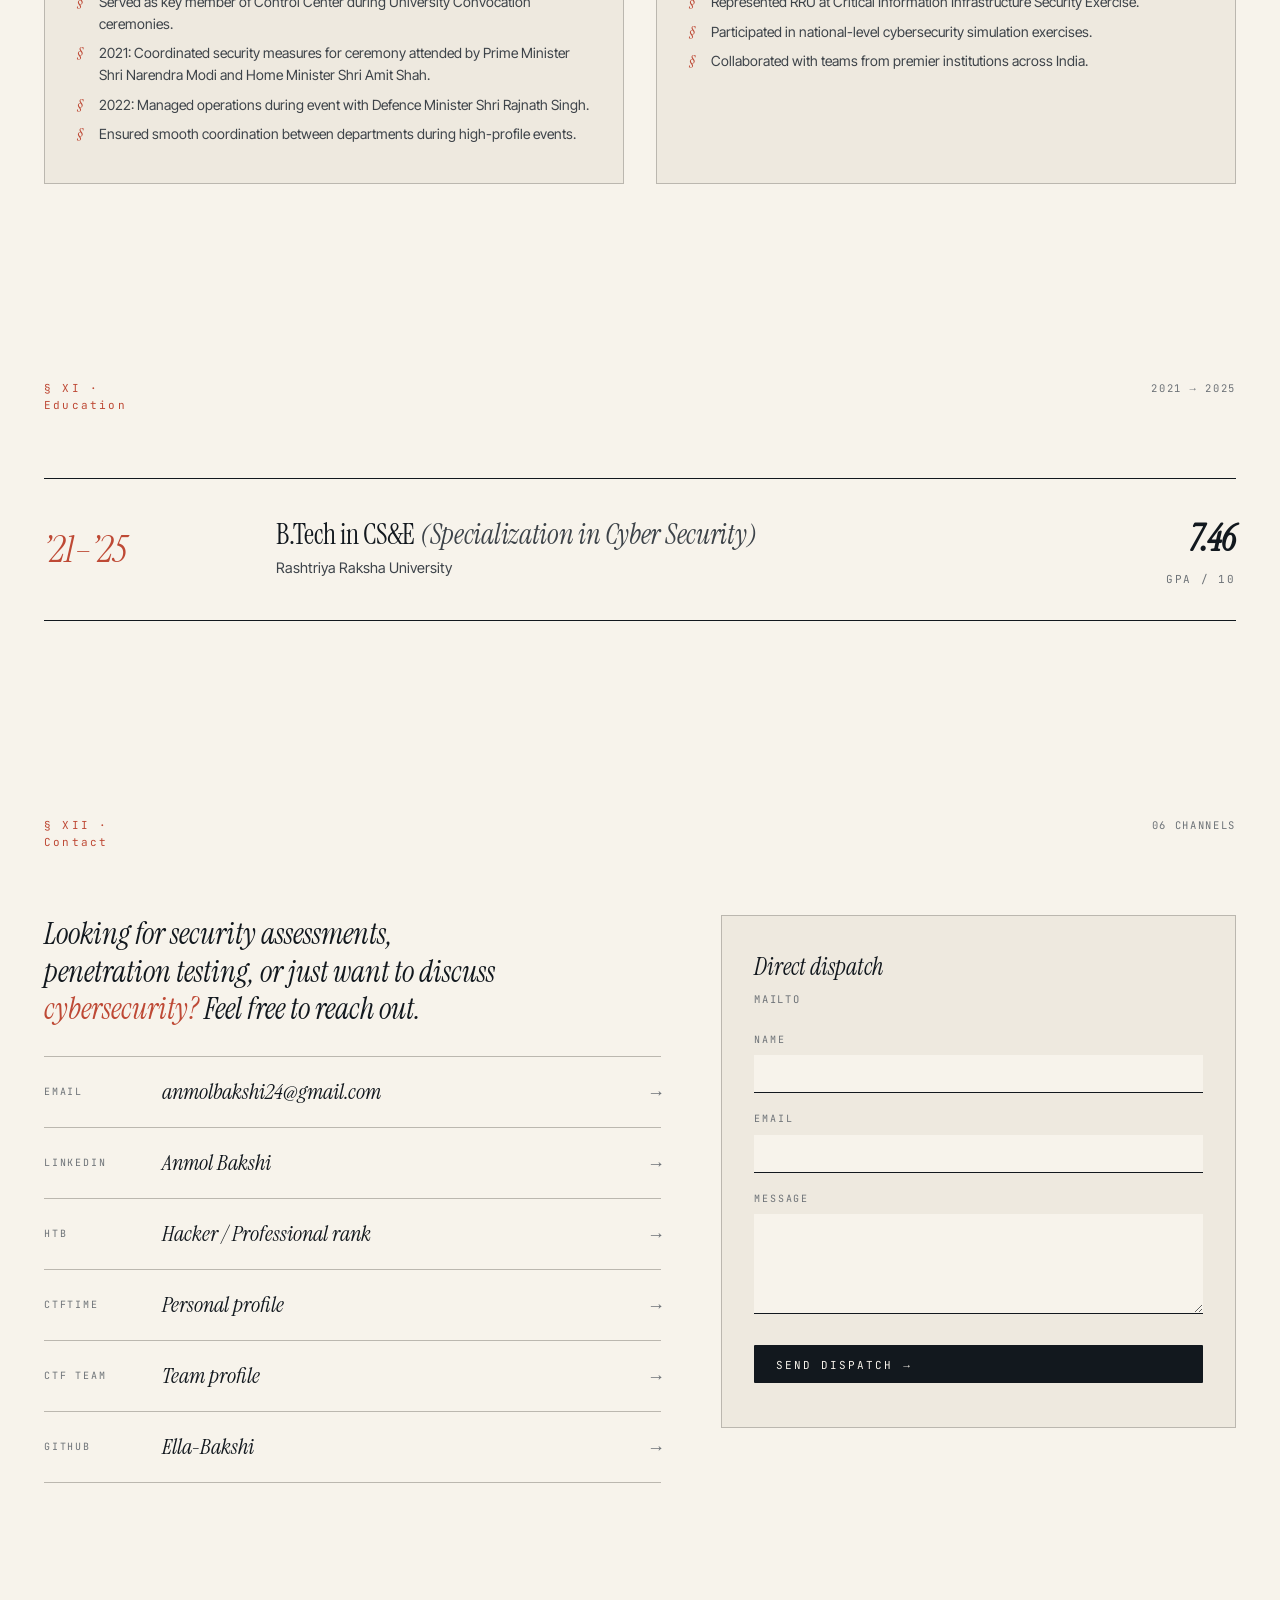
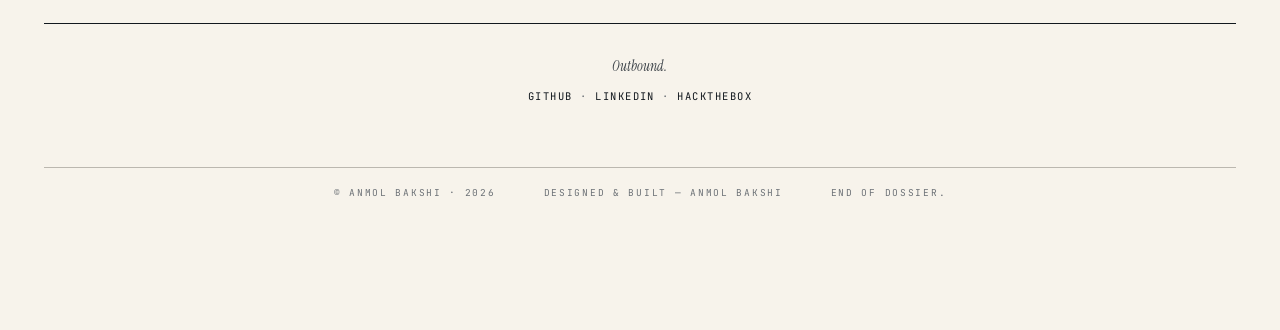
==== commit 6b67946b: "Add files via upload Add VAPT project + Research & CVE section; self-host fonts and harden CSP" ====
--- a/index.html
+++ b/index.html
@@ -6,22 +6,21 @@
 <title>Anmol Bakshi — Dossier</title>
 
 <!-- ============================================================
-     SECURITY HEADERS (meta-equivalent — GitHub Pages honors these)
+     SECURITY HEADERS — NOTE: a <meta> CSP cannot carry frame-ancestors (browsers ignore it there and warn in console), so it is set only in _headers; clickjacking is covered on-page by theme-init.js. X-Content-Type-Options & Permissions-Policy below take effect ONLY as real HTTP headers (see _headers, for Cloudflare Pages / Netlify).
      ============================================================ -->
 
 <!-- Content Security Policy: lock down what can run, fetch, embed -->
 <meta http-equiv="Content-Security-Policy" content="
   default-src 'none';
-  script-src 'self' 'unsafe-inline';
-  style-src  'self' 'unsafe-inline' https://fonts.googleapis.com;
-  font-src   'self' https://fonts.gstatic.com data:;
+  script-src 'self';
+  style-src  'self' 'unsafe-inline';
+  font-src   'self' data:;
   img-src    'self' data: blob:;
   media-src  'self';
   frame-src  https://www.youtube-nocookie.com;
   connect-src 'self';
   form-action 'self';
   base-uri    'self';
-  frame-ancestors 'none';
   object-src 'none';
   upgrade-insecure-requests;
 " />
@@ -32,7 +31,7 @@
 
 <!-- Permissions Policy: kill access to sensors, payment, USB, etc. -->
 <meta http-equiv="Permissions-Policy"
-      content="accelerometer=(), camera=(), geolocation=(), gyroscope=(), magnetometer=(), microphone=(), payment=(), usb=(), interest-cohort=()" />
+      content="accelerometer=(), camera=(), geolocation=(), gyroscope=(), magnetometer=(), microphone=(), payment=(), usb=()" />
 
 <!-- SEO + identity -->
 <meta name="description" content="Anmol Bakshi — Cyber-security engineer. Dossier of work, projects, certifications, and engagements." />
@@ -47,21 +46,10 @@
 <meta property="og:url" content="https://anmolbakshi.com/" />
 <meta name="twitter:card" content="summary" />
 
-<link rel="preconnect" href="https://fonts.googleapis.com" />
-<link rel="preconnect" href="https://fonts.gstatic.com" crossorigin />
-<link href="https://fonts.googleapis.com/css2?family=Instrument+Serif:ital@0;1&family=Inter+Tight:wght@300;400;500;600;700&family=JetBrains+Mono:wght@400;500&display=swap" rel="stylesheet" />
+<link href="fonts.css" rel="stylesheet" />
 
 <!-- No-flash theme bootstrap: applies persisted/system theme before first paint -->
-<script>
-(function(){
-  try{
-    var stored = localStorage.getItem('theme');
-    var prefersDark = window.matchMedia && window.matchMedia('(prefers-color-scheme: dark)').matches;
-    var theme = stored || (prefersDark ? 'dark' : 'light');
-    document.documentElement.setAttribute('data-theme', theme);
-  }catch(e){}
-})();
-</script>
+<script src="theme-init.js"></script>
 
 <link rel="icon" type="image/svg+xml" href="data:image/svg+xml,%3Csvg xmlns='http://www.w3.org/2000/svg' viewBox='0 0 100 100'%3E%3Crect width='100' height='100' fill='%23f3ebd9'/%3E%3Ctext x='50' y='72' text-anchor='middle' font-family='Georgia,serif' font-style='italic' font-size='70' fill='%23241e16'%3EA%3C/text%3E%3C/svg%3E" />
 
@@ -884,10 +872,116 @@
 }
 .proj-link:hover .arr{transform:translateX(4px)}
 
+/* ---------- research & CVE ---------- */
+.research{ display:flex; flex-direction:column; gap:28px; }
+.research-lede{
+  font-family:var(--serif); font-style:italic; font-size:22px; line-height:1.35;
+  color:var(--ink-2); max-width:780px; margin-bottom:40px;
+  border-left:2px solid var(--vermillion); padding-left:18px;
+}
+.case-file{
+  border:1px solid var(--ink);
+  background:var(--paper-2);
+  position:relative;
+}
+.case-file-head{
+  display:grid; grid-template-columns:1fr auto; gap:18px 32px; align-items:baseline;
+  padding:26px 32px 22px;
+  border-bottom:1px solid var(--rule);
+}
+.case-no{
+  font-family:var(--mono); font-size:10px; letter-spacing:.2em; text-transform:uppercase;
+  color:var(--vermillion); margin-bottom:12px; display:flex; align-items:center; gap:10px;
+}
+.case-no::after{ content:""; width:30px; height:1px; background:var(--vermillion); }
+.case-file-head h3{
+  font-family:var(--serif); font-weight:400; font-size:30px; line-height:1.08;
+  letter-spacing:-.01em; color:var(--ink); max-width:30ch;
+}
+.case-ref{
+  font-family:var(--mono); font-size:10px; letter-spacing:.14em; text-transform:uppercase;
+  color:var(--ink-3); text-align:right; line-height:1.9; white-space:nowrap;
+}
+.case-ref a{ color:var(--ink); text-decoration:none; border-bottom:1px solid var(--rule-strong); transition:color .2s,border-color .2s; }
+.case-ref a:hover{ color:var(--vermillion); border-color:var(--vermillion); }
+.case-desc{
+  padding:20px 32px 2px; font-size:14px; color:var(--ink-2); line-height:1.6; max-width:900px;
+}
+
+.cve-ledger{ padding:8px 32px 26px; display:flex; flex-direction:column; }
+.cve-row{
+  display:grid;
+  grid-template-columns:172px 1fr 188px;
+  gap:28px; align-items:start;
+  padding:20px 0;
+  border-top:1px solid var(--rule);
+  transition:padding .25s, background .25s;
+}
+.cve-row:hover{ padding-left:10px; }
+.cve-id{
+  font-family:var(--mono); font-size:12.5px; letter-spacing:.02em;
+  color:var(--ink); text-decoration:none;
+  border-bottom:1px solid var(--rule-strong); align-self:start; padding-top:2px;
+  transition:color .2s,border-color .2s;
+}
+.cve-id:hover{ color:var(--vermillion); border-color:var(--vermillion); }
+.cve-cwe{ display:block; margin-top:8px; font-size:9.5px; letter-spacing:.14em;
+  text-transform:uppercase; color:var(--ink-3); }
+.cve-main h5{
+  font-family:var(--serif); font-weight:400; font-size:20px; line-height:1.18;
+  color:var(--ink); margin-bottom:5px; letter-spacing:-.005em;
+}
+.cve-main p{ font-size:13px; color:var(--ink-2); line-height:1.5; }
+.cvss{ display:flex; flex-direction:column; gap:9px; }
+.cvss-top{
+  display:flex; align-items:flex-end; justify-content:space-between; gap:10px;
+  font-family:var(--mono); font-size:9.5px; letter-spacing:.14em; text-transform:uppercase;
+  color:var(--ink-3);
+}
+.cvss-score{ font-family:var(--serif); font-style:italic; font-size:30px; color:var(--vermillion); line-height:.8; }
+.cvss-sev{
+  font-family:var(--mono); font-size:9px; letter-spacing:.16em; text-transform:uppercase;
+  padding:4px 9px 3px; border:1px solid var(--vermillion); color:var(--vermillion);
+  border-radius:1px; align-self:flex-start;
+}
+.cvss-sev.crit{ background:var(--vermillion); color:var(--paper); }
+.cvss-meter{ height:3px; background:var(--rule); position:relative; overflow:hidden; }
+.cvss-meter > span{ position:absolute; left:0; top:0; bottom:0; background:var(--vermillion); }
+
+.finding-crit{
+  margin:0 32px 30px;
+  border:1px solid var(--vermillion);
+  background:rgba(var(--vermillion-rgb),.06);
+  padding:24px 28px;
+}
+.fc-head{ display:flex; align-items:center; gap:14px; flex-wrap:wrap; margin-bottom:6px; }
+.fc-tag{
+  font-family:var(--mono); font-size:9px; letter-spacing:.18em; text-transform:uppercase;
+  background:var(--vermillion); color:var(--paper); padding:4px 10px 3px; border-radius:1px;
+}
+.fc-meta{
+  font-family:var(--mono); font-size:9.5px; letter-spacing:.13em; text-transform:uppercase; color:var(--ink-3);
+}
+.finding-crit h5{
+  font-family:var(--serif); font-weight:400; font-size:23px; line-height:1.12; color:var(--ink);
+  margin:12px 0 8px; letter-spacing:-.005em;
+}
+.finding-crit > p{ font-size:13.5px; color:var(--ink-2); line-height:1.6; margin-bottom:16px; max-width:860px; }
+.fc-list{ list-style:none; display:grid; grid-template-columns:1fr 1fr; gap:11px 30px; }
+.fc-list li{ position:relative; padding-left:20px; font-size:12.5px; color:var(--ink-2); line-height:1.5; }
+.fc-list li b{ color:var(--ink); font-weight:500; }
+.fc-list li::before{
+  content:"\00a7"; position:absolute; left:0; top:-1px;
+  font-family:var(--serif); font-style:italic; color:var(--vermillion); font-size:15px;
+}
+
+.case-strip{ display:grid; grid-template-columns:230px 1fr; gap:34px; align-items:center; padding:24px 32px 28px; }
+.case-strip p{ font-size:14px; color:var(--ink-2); line-height:1.6; }
+
 /* ---------- achievements / wins ---------- */
 .wins{
   display:grid;
-  grid-template-columns:repeat(4,1fr);
+  grid-template-columns:repeat(5,1fr);
   border-top:1px solid var(--ink);
   border-bottom:1px solid var(--ink);
 }
@@ -983,7 +1077,6 @@
   padding:24px 24px 0 0;
   text-align:right;
   line-height:1;
-  position:sticky;top:80px;
   align-self:start;
 }
 .tl-events{
@@ -1064,6 +1157,34 @@
 }
 .media-video iframe{
   position:absolute;inset:0;width:100%;height:100%;border:0;
+}
+.video-facade{
+  position:absolute;inset:0;width:100%;height:100%;
+  border:0;cursor:pointer;
+  display:flex;flex-direction:column;align-items:center;justify-content:center;gap:18px;
+  background:
+    radial-gradient(circle at 30% 40%, oklch(0.55 0.075 230 / .45), transparent 55%),
+    radial-gradient(circle at 70% 60%, oklch(0.56 0.155 32 / .35), transparent 55%),
+    oklch(0.205 0.015 250);
+  -webkit-tap-highlight-color:transparent;
+}
+.vf-ring{
+  width:64px;height:64px;border-radius:50%;
+  border:1px solid rgba(var(--paper-rgb),.55);
+  display:flex;align-items:center;justify-content:center;
+  transition:border-color .25s, transform .25s;
+}
+.video-facade:hover .vf-ring{border-color:var(--vermillion);transform:scale(1.06)}
+.vf-play{
+  width:0;height:0;margin-left:5px;
+  border-style:solid;border-width:10px 0 10px 17px;
+  border-color:transparent transparent transparent rgba(var(--paper-rgb),.9);
+  transition:border-left-color .25s;
+}
+.video-facade:hover .vf-play{border-left-color:var(--vermillion)}
+.vf-label{
+  font-family:var(--mono);font-size:11px;letter-spacing:.18em;text-transform:uppercase;
+  color:rgba(var(--paper-rgb),.82);
 }
 .media-info{padding:36px 38px;display:flex;flex-direction:column;justify-content:center}
 .media-source{
@@ -1544,6 +1665,12 @@
 
 @media (max-width: 1100px){
   .indexer{display:none}
+  .case-file-head{grid-template-columns:1fr;gap:6px}
+  .case-ref{text-align:left;white-space:normal}
+  .cve-row{grid-template-columns:1fr;gap:12px;padding:18px 0}
+  .cve-row .cvss{max-width:240px}
+  .case-strip{grid-template-columns:1fr;gap:18px}
+  .fc-list{grid-template-columns:1fr}
   main{padding:0 32px 60px}
   .hero{grid-template-columns:1fr;gap:40px}
   .hero-meta{position:static;margin-bottom:24px}
@@ -1578,6 +1705,10 @@
 
 @media (max-width: 600px){
   .masthead{padding:14px 14px 10px;gap:10px}
+  .case-file-head,.case-desc,.cve-ledger,.case-strip{padding-left:18px;padding-right:18px}
+  .finding-crit{margin-left:18px;margin-right:18px;padding:18px}
+  .case-file-head h3{font-size:23px}
+  .research-lede{font-size:19px}
   .mast-mid{display:none}
   .mast-left{font-size:9.5px;letter-spacing:.10em;gap:10px}
   .mast-right{gap:12px;font-size:9.5px;letter-spacing:.10em}
@@ -1675,11 +1806,12 @@
   <a href="#experience" data-target="experience"><span>II</span><span class="label">Experience</span></a>
   <a href="#skills" data-target="skills"><span>III</span><span class="label">Skills</span></a>
   <a href="#projects" data-target="projects"><span>IV</span><span class="label">Projects</span></a>
-  <a href="#wins" data-target="wins"><span>V</span><span class="label">Wins</span></a>
-  <a href="#timeline" data-target="timeline"><span>VI</span><span class="label">Timeline</span></a>
-  <a href="#media" data-target="media"><span>VII</span><span class="label">Featured</span></a>
-  <a href="#gallery" data-target="gallery"><span>VIII</span><span class="label">Milestones</span></a>
-  <a href="#contact" data-target="contact"><span>IX</span><span class="label">Contact</span></a>
+  <a href="#research" data-target="research"><span>V</span><span class="label">Research</span></a>
+  <a href="#wins" data-target="wins"><span>VI</span><span class="label">Wins</span></a>
+  <a href="#timeline" data-target="timeline"><span>VII</span><span class="label">Timeline</span></a>
+  <a href="#media" data-target="media"><span>VIII</span><span class="label">Featured</span></a>
+  <a href="#gallery" data-target="gallery"><span>IX</span><span class="label">Milestones</span></a>
+  <a href="#contact" data-target="contact"><span>X</span><span class="label">Contact</span></a>
 </nav>
 
 <main>
@@ -1755,7 +1887,7 @@
           <div class="work-status">Currently</div>
         </div>
         <ul class="work-bullets">
-          <li>Selected via TCS HackQuest Season 9 — Top 10 Ethical Hackers.</li>
+          <li>Selected via TCS HackQuest Season 9 — Top 6 Ethical Hackers.</li>
         </ul>
       </article>
     </div>
@@ -1908,42 +2040,75 @@
     <div class="section-head">
       <div class="section-num">§ IV · Projects</div>
       <h2 class="section-title">Notable <em>projects.</em></h2>
-      <div class="section-meta">07 entries · public &amp; sealed</div>
+      <div class="section-meta">09 entries · public &amp; sealed</div>
     </div>
 
     <div class="projects">
 
       <article class="proj feat">
         <div class="proj-plate">
-          <div class="proj-plate-label">FIG. 01 — Geographic plot, India</div>
+          <div class="proj-plate-label">FIG. 01 — 178,279 hosts cataloged · OPSEC-hardened</div>
         </div>
         <div class="proj-body">
           <div class="proj-meta">
             <span>№ 01 — Featured</span>
-            <span class="proj-status live">Live</span>
-          </div>
-          <h4>India Cyber Slavery Crime Tracker</h4>
+            <span class="proj-status nda">Sealed · Reported privately</span>
+          </div>
+          <h4>Indian Government Domain Attack-Surface Scanner &amp; VAPT Pipeline</h4>
           <p class="proj-desc">
-            Interactive visualization of cyber slavery arrests across Indian states and union territories.
-            Displays arrest data with hover details for each region. Developed during I4C internship.
+            A fully automated, OPSEC-hardened toolkit that discovers, validates, and triages vulnerabilities
+            across Indian government web infrastructure (.gov.in / .nic.in). Cataloged <strong>178,279</strong>
+            hosts, deep-crawled <strong>33,599</strong> live targets, and surfaced <strong>1,904</strong>
+            triaged findings — <strong>120&nbsp;Critical</strong>, 968&nbsp;High — including exposed .git/ repos,
+            .env files, live AWS key pairs, and private keys embedded in production JS bundles.
+            <br><br>
+            Every external request routes through a rotating 8-node proxy pool with DoH-over-proxy DNS, so the
+            operator's real IP never touches a target; a periodic CI audit flags any bare network call.
+            <strong>24,468</strong> LOC across 129 Python files.
           </p>
           <div class="proj-tech">
-            <span>JavaScript</span><span>Data Visualization</span><span>Interactive Maps</span>
+            <span>Python</span><span>OSINT</span><span>OPSEC</span><span>boto3 / STS</span><span>Playwright</span><span>Triage</span>
           </div>
           <div class="proj-links">
-            <a class="proj-link" target="_blank" rel="noopener noreferrer" href="https://ella-bakshi.github.io/crime-tracker/index.html">Live demo <span class="arr">→</span></a>
-            <a class="proj-link" target="_blank" rel="noopener noreferrer" href="https://github.com/Ella-Bakshi/crime-tracker">GitHub <span class="arr">→</span></a>
+            <span class="proj-link" style="cursor:default;color:var(--ink-3)">Recipient body withheld · NDA</span>
           </div>
         </div>
       </article>
 
       <article class="proj feat">
         <div class="proj-plate">
-          <div class="proj-plate-label">FIG. 02 — IPv4 sweep, 70.5M hosts</div>
+          <div class="proj-plate-label">FIG. 02 — 1,256 RBI-listed lending apps</div>
         </div>
         <div class="proj-body">
           <div class="proj-meta">
             <span>№ 02 — Featured</span>
+            <span class="proj-status live">Live</span>
+          </div>
+          <h4>Digital Lending Apps — Lookup</h4>
+          <p class="proj-desc">
+            A searchable, fully-static lookup of the Reserve Bank of India's public list of Digital Lending
+            Apps used by Regulated Entities — banks, NBFCs, and housing-finance companies. <strong>1,256</strong>
+            listings, one card per entity × app pair, with cross-platform store pills, grievance-officer
+            contacts, and a co-lender pivot that jumps to every sibling lender of a shared product.
+            Full-text search runs on MiniSearch, vendored locally — no CDNs at runtime, CSP enforced.
+          </p>
+          <div class="proj-tech">
+            <span>Static Site</span><span>MiniSearch</span><span>RBI Dataset</span><span>CSP</span><span>Light / Dark</span>
+          </div>
+          <div class="proj-links">
+            <a class="proj-link" target="_blank" rel="noopener noreferrer" href="https://ella-bakshi.github.io/dla-lookup/">Live demo <span class="arr">→</span></a>
+            <a class="proj-link" target="_blank" rel="noopener noreferrer" href="https://github.com/Ella-Bakshi/dla-lookup">GitHub <span class="arr">→</span></a>
+          </div>
+        </div>
+      </article>
+
+      <article class="proj feat">
+        <div class="proj-plate">
+          <div class="proj-plate-label">FIG. 03 — IPv4 sweep, 70.5M hosts</div>
+        </div>
+        <div class="proj-body">
+          <div class="proj-meta">
+            <span>№ 03 — Featured</span>
             <span class="proj-status live">Live</span>
           </div>
           <h4>Chinese CCTV Exposure in India</h4>
@@ -1964,13 +2129,37 @@
         </div>
       </article>
 
+      <article class="proj feat">
+        <div class="proj-plate">
+          <div class="proj-plate-label">FIG. 04 — Geographic plot, India</div>
+        </div>
+        <div class="proj-body">
+          <div class="proj-meta">
+            <span>№ 04 — Featured</span>
+            <span class="proj-status live">Live</span>
+          </div>
+          <h4>India Cyber Slavery Crime Tracker</h4>
+          <p class="proj-desc">
+            Interactive visualization of cyber slavery arrests across Indian states and union territories.
+            Displays arrest data with hover details for each region. Developed during I4C internship.
+          </p>
+          <div class="proj-tech">
+            <span>JavaScript</span><span>Data Visualization</span><span>Interactive Maps</span>
+          </div>
+          <div class="proj-links">
+            <a class="proj-link" target="_blank" rel="noopener noreferrer" href="https://ella-bakshi.github.io/crime-tracker/index.html">Live demo <span class="arr">→</span></a>
+            <a class="proj-link" target="_blank" rel="noopener noreferrer" href="https://github.com/Ella-Bakshi/crime-tracker">GitHub <span class="arr">→</span></a>
+          </div>
+        </div>
+      </article>
+
       <article class="proj">
         <div class="proj-plate">
-          <div class="proj-plate-label">FIG. 03 — Browser-console pentest engine</div>
+          <div class="proj-plate-label">FIG. 05 — Browser-console pentest engine</div>
         </div>
         <div class="proj-body">
           <div class="proj-meta">
-            <span>№ 03</span>
+            <span>№ 05</span>
             <span class="proj-status nda">Private</span>
           </div>
           <h4>VANTAGE — Web Pentest Toolkit</h4>
@@ -1996,11 +2185,11 @@
 
       <article class="proj">
         <div class="proj-plate">
-          <div class="proj-plate-label">FIG. 04</div>
+          <div class="proj-plate-label">FIG. 06</div>
         </div>
         <div class="proj-body">
           <div class="proj-meta">
-            <span>№ 04</span>
+            <span>№ 06</span>
             <span class="proj-status nda">Internal</span>
           </div>
           <h4>Visitor Management System</h4>
@@ -2016,11 +2205,11 @@
 
       <article class="proj">
         <div class="proj-plate">
-          <div class="proj-plate-label">FIG. 05</div>
+          <div class="proj-plate-label">FIG. 07</div>
         </div>
         <div class="proj-body">
           <div class="proj-meta">
-            <span>№ 05</span>
+            <span>№ 07</span>
             <span class="proj-status nda">Private</span>
           </div>
           <h4>Linux Hardening Script</h4>
@@ -2036,11 +2225,11 @@
 
       <article class="proj">
         <div class="proj-plate">
-          <div class="proj-plate-label">FIG. 06</div>
+          <div class="proj-plate-label">FIG. 08</div>
         </div>
         <div class="proj-body">
           <div class="proj-meta">
-            <span>№ 06</span>
+            <span>№ 08</span>
             <span class="proj-status nda">NDA</span>
           </div>
           <h4>I4C Internal Security Tools</h4>
@@ -2056,11 +2245,11 @@
 
       <article class="proj">
         <div class="proj-plate">
-          <div class="proj-plate-label">FIG. 07</div>
+          <div class="proj-plate-label">FIG. 09</div>
         </div>
         <div class="proj-body">
           <div class="proj-meta">
-            <span>№ 07</span>
+            <span>№ 09</span>
             <span class="proj-status nda">NDA</span>
           </div>
           <h4>Cyber Commandos CTF</h4>
@@ -2077,26 +2266,166 @@
     </div>
   </section>
 
+  <!-- ============== RESEARCH & CVE ============== -->
+  <section class="section" id="research">
+    <div class="section-head">
+      <div class="section-num">§ V · Research</div>
+      <h2 class="section-title">Research &amp; <em>CVEs.</em></h2>
+      <div class="section-meta">3 CVEs · CERT-In coordinated</div>
+    </div>
+
+    <p class="research-lede">
+      Vulnerability research disclosed responsibly and coordinated through India's national CERT.
+      Credentials, proof-of-concept code, and internal endpoints are intentionally omitted.
+    </p>
+
+    <div class="research">
+
+      <!-- Case file 01 — GPON -->
+      <article class="case-file">
+        <div class="case-file-head">
+          <div>
+            <div class="case-no">Disclosure 01 · CERT-In coordinated</div>
+            <h3>GX (Genexis) Earth GPON Devices &amp; ISP Infrastructure</h3>
+          </div>
+          <div class="case-ref">
+            Vulnerability Note<br>
+            <a target="_blank" rel="noopener noreferrer" href="https://www.cert-in.org.in/s2cMainServlet?pageid=PUBVLNOTES01&amp;VLCODE=CIVN-2026-0288">CIVN-2026-0288</a><br>
+            <span style="color:var(--ink-3)">Published 04 Jun 2026</span>
+          </div>
+        </div>
+
+        <p class="case-desc">
+          Security research across GX Earth GPON fiber-broadband devices and the associated ISP management
+          infrastructure, coordinated through CERT-In. Three issues were assigned CVEs.
+        </p>
+
+        <div class="cve-ledger">
+
+          <div class="cve-row">
+            <div>
+              <a class="cve-id" target="_blank" rel="noopener noreferrer" href="https://www.cve.org/CVERecord?id=CVE-2026-45431">CVE-2026-45431</a>
+              <span class="cve-cwe">CWE-78</span>
+            </div>
+            <div class="cve-main">
+              <h5>Authenticated OS command injection</h5>
+              <p>Command injection in the device web-management diagnostic functions, leading to remote code execution as root.</p>
+            </div>
+            <div class="cvss">
+              <div class="cvss-top"><span>CVSS 4.0</span><span class="cvss-score">8.7</span></div>
+              <div class="cvss-meter"><span style="width:87%"></span></div>
+              <span class="cvss-sev">High</span>
+            </div>
+          </div>
+
+          <div class="cve-row">
+            <div>
+              <a class="cve-id" target="_blank" rel="noopener noreferrer" href="https://www.cve.org/CVERecord?id=CVE-2026-45432">CVE-2026-45432</a>
+              <span class="cve-cwe">CWE-319</span>
+            </div>
+            <div class="cve-main">
+              <h5>Cleartext transmission of credentials</h5>
+              <p>Credentials sent over HTTP in the web-management interface, exposing authentication data to network interception.</p>
+            </div>
+            <div class="cvss">
+              <div class="cvss-top"><span>CVSS 4.0</span><span class="cvss-score">8.7</span></div>
+              <div class="cvss-meter"><span style="width:87%"></span></div>
+              <span class="cvss-sev">High</span>
+            </div>
+          </div>
+
+          <div class="cve-row">
+            <div>
+              <a class="cve-id" target="_blank" rel="noopener noreferrer" href="https://www.cve.org/CVERecord?id=CVE-2026-45433">CVE-2026-45433</a>
+              <span class="cve-cwe">Hard-coded key</span>
+            </div>
+            <div class="cve-main">
+              <h5>Hardcoded RSA private key in firmware</h5>
+              <p>An identical RSA private key shipped across all devices, enabling HTTPS decryption and man-in-the-middle attacks.</p>
+            </div>
+            <div class="cvss">
+              <div class="cvss-top"><span>CVSS 4.0</span><span class="cvss-score">8.7</span></div>
+              <div class="cvss-meter"><span style="width:87%"></span></div>
+              <span class="cvss-sev">High</span>
+            </div>
+          </div>
+
+        </div>
+
+        <div class="finding-crit">
+          <div class="fc-head">
+            <span class="fc-tag">Critical · Remediated</span>
+            <span class="fc-meta">CVSS 3.1 · 9.8 · No CVE assigned · ~100,000+ devices in scope</span>
+          </div>
+          <h5>ISP TR-069 Auto-Configuration Server (ACS)</h5>
+          <p>
+            The same research surfaced a fleet-wide mass-compromise path in Asianet Broadband's
+            internet-facing TR-069 ACS — reported to CERT-In and since remediated. Combined, four weaknesses
+            opened the entire customer fleet:
+          </p>
+          <ul class="fc-list">
+            <li><b>Unauthenticated registration</b> — enrolment validated only by manufacturer OUI, so a spoofed device could register.</li>
+            <li><b>Universal credentials</b> — identical connection-request credentials pushed to every router; one recovered set reached the whole fleet.</li>
+            <li><b>Unencrypted CWMP</b> — TR-069 traffic ran over plain HTTP, exposing management credentials in transit.</li>
+            <li><b>Hardcoded credentials</b> — firmware and ISP-provisioned credentials stored in device config (CWE-798 / CWE-312).</li>
+          </ul>
+        </div>
+      </article>
+
+      <!-- Case file 02 — Sanchar Saathi -->
+      <article class="case-file">
+        <div class="case-file-head">
+          <div>
+            <div class="case-no">Disclosure 02</div>
+            <h3>Sanchar Saathi Android App</h3>
+          </div>
+          <div class="case-ref">
+            High severity<br>
+            CVSS 3.1 · 7.1
+          </div>
+        </div>
+        <div class="case-strip">
+          <div class="cvss">
+            <div class="cvss-top"><span>CVSS 3.1</span><span class="cvss-score">7.1</span></div>
+            <div class="cvss-meter"><span style="width:71%"></span></div>
+            <span class="cvss-sev">High</span>
+          </div>
+          <p>
+            Reported a High-severity security vulnerability in the Sanchar Saathi Android app.
+          </p>
+        </div>
+      </article>
+
+    </div>
+  </section>
+
   <!-- ============== WINS ============== -->
   <section class="section" id="wins">
     <div class="section-head">
-      <div class="section-num">§ V · Wins</div>
+      <div class="section-num">§ VI · Wins</div>
       <h2 class="section-title">Notable <em>wins.</em></h2>
-      <div class="section-meta">04 distinctions</div>
+      <div class="section-meta">05 distinctions</div>
     </div>
 
     <div class="wins">
+      <article class="win">
+        <div>
+          <div class="win-num">67<small>/589</small></div>
+          <h4>HTB Global <em>Benchmark</em></h4>
+        </div>
+        <p>Project Nightfall · Top 67 · Global · 2026</p>
+      </article>
       <article class="win">
         <div>
           <div class="win-num">6<small>/50k+</small></div>
           <h4>TCS HackQuest <em>S9</em></h4>
         </div>
-        <p>Top 10 Ethical Hackers · National</p>
+        <p>Top 6 Ethical Hackers · National</p>
       </article>
       <article class="win">
         <div>
           <div class="win-num">17<small>th</small></div>
-          <h4>Pentathon 2025 (Team)<em>Finalist</em></h4>
+          <h4>Pentathon 2025 (Team) <em>Finalist</em></h4>
         </div>
         <p>NCIIPC-AICTE Grand Finale</p>
       </article>
@@ -2120,9 +2449,9 @@
   <!-- ============== TIMELINE ============== -->
   <section class="section" id="timeline">
     <div class="section-head">
-      <div class="section-num">§ VI · Timeline</div>
+      <div class="section-num">§ VII · Timeline</div>
       <h2 class="section-title">Journey <em>so far.</em></h2>
-      <div class="section-meta">2021 → 2025</div>
+      <div class="section-meta">2021 → 2026</div>
     </div>
 
     <div class="timeline-wrap">
@@ -2137,11 +2466,27 @@
       <div class="timeline">
 
         <div class="tl-year-block">
+          <div class="tl-year">2026</div>
+          <div class="tl-events">
+            <div class="tl-event" data-cat="achievement">
+              <span class="tl-date">May · 2026</span>
+              <div class="tl-body"><h5>HTB Global Cyber Skills Benchmark</h5><p>Project Nightfall — Top 67 / 589 globally (TCS).</p></div>
+              <span class="tl-cat">Achievement</span>
+            </div>
+            <div class="tl-event" data-cat="achievement">
+              <span class="tl-date">Jun 4 · 2026</span>
+              <div class="tl-body"><h5><a href="https://www.cert-in.org.in/s2cMainServlet?pageid=PUBVLNOTES01&amp;VLCODE=CIVN-2026-0288" target="_blank" rel="noopener noreferrer">GPON CVEs · CERT-In CIVN-2026-0288</a></h5><p>Three CVEs assigned · made public 04 Jun 2026.</p></div>
+              <span class="tl-cat">Achievement</span>
+            </div>
+          </div>
+        </div>
+
+        <div class="tl-year-block">
           <div class="tl-year">2025</div>
           <div class="tl-events">
             <div class="tl-event" data-cat="work">
               <span class="tl-date">Nov 20 · 2025</span>
-              <div class="tl-body"><h5>Systems Engineer at TCS</h5><p>Joined via HackQuest S9 Top 10.</p></div>
+              <div class="tl-body"><h5>Systems Engineer at TCS</h5><p>Joined via HackQuest S9 Top 6.</p></div>
               <span class="tl-cat">Work</span>
             </div>
             <div class="tl-event" data-cat="cert">
@@ -2156,7 +2501,7 @@
             </div>
             <div class="tl-event" data-cat="achievement">
               <span class="tl-date">Feb 28 · 2025</span>
-              <div class="tl-body"><h5>TCS HackQuest S9 — Top 10</h5><p>Award ceremony.</p></div>
+              <div class="tl-body"><h5>TCS HackQuest S9 — Top 6</h5><p>Award ceremony.</p></div>
               <span class="tl-cat">Achievement</span>
             </div>
             <div class="tl-event" data-cat="work">
@@ -2232,18 +2577,17 @@
   <!-- ============== MEDIA ============== -->
   <section class="section" id="media">
     <div class="section-head">
-      <div class="section-num">§ VII · Featured</div>
+      <div class="section-num">§ VIII · Featured</div>
       <h2 class="section-title">Featured <em>in.</em></h2>
       <div class="section-meta">National broadcast</div>
     </div>
 
     <article class="media-card">
       <div class="media-video">
-        <iframe
-          src="https://www.youtube-nocookie.com/embed/aLOZ5GwKGFs?start=796&end=998"
-          title="DD News Coverage"
-          allow="accelerometer; autoplay; clipboard-write; encrypted-media; gyroscope; picture-in-picture"
-          allowfullscreen loading="lazy"></iframe>
+        <button type="button" class="video-facade" id="ddnewsPlay" aria-label="Play DD News segment — loads a YouTube embed">
+          <span class="vf-ring"><span class="vf-play"></span></span>
+          <span class="vf-label">Play · DD News segment</span>
+        </button>
       </div>
       <div class="media-info">
         <div class="media-source">DD News · National</div>
@@ -2257,7 +2601,7 @@
   <!-- ============== GALLERY ============== -->
   <section class="section" id="gallery">
     <div class="section-head">
-      <div class="section-num">§ VIII · Milestones</div>
+      <div class="section-num">§ IX · Milestones</div>
       <h2 class="section-title">Moments &amp; <em>milestones.</em></h2>
       <div class="section-meta">06 entries</div>
     </div>
@@ -2271,12 +2615,12 @@
     <div class="gallery" id="gal">
 
       <!-- Row 1: featured cert + supporting cert. 7+5 -->
-      <figure class="plate size-l" data-cat="certificates" data-src="images/tcs-hackquest-cert.jpg" data-title="TCS HackQuest S9" data-caption="Top 10 — Feb 2025">
+      <figure class="plate size-l" data-cat="certificates" data-src="images/tcs-hackquest-cert.jpg" data-title="TCS HackQuest S9" data-caption="Top 6 — Feb 2025">
         <div class="plate-frame"><img src="images/tcs-hackquest-cert.jpg" alt="TCS HackQuest Season 9 Certificate" loading="lazy"></div>
         <figcaption class="plate-cap">
           <span class="fig">FIG.01</span>
           <b>TCS HackQuest S9</b>
-          <span class="meta">Top 10 · Feb 2025</span>
+          <span class="meta">Top 6 · Feb 2025</span>
         </figcaption>
       </figure>
 
@@ -2339,7 +2683,7 @@
   <!-- ============== VOLUNTEERING + EDUCATION ============== -->
   <section class="section" id="volunteering">
     <div class="section-head">
-      <div class="section-num">§ IX · Community</div>
+      <div class="section-num">§ X · Community</div>
       <h2 class="section-title">Community <em>involvement.</em></h2>
       <div class="section-meta">02 entries</div>
     </div>
@@ -2372,7 +2716,7 @@
 
   <section class="section" id="education">
     <div class="section-head">
-      <div class="section-num">§ X · Education</div>
+      <div class="section-num">§ XI · Education</div>
       <h2 class="section-title">Academic <em>background.</em></h2>
       <div class="section-meta">2021 → 2025</div>
     </div>
@@ -2393,7 +2737,7 @@
   <!-- ============== CONTACT ============== -->
   <section class="section" id="contact">
     <div class="section-head">
-      <div class="section-num">§ XI · Contact</div>
+      <div class="section-num">§ XII · Contact</div>
       <h2 class="section-title">Get in <em>touch.</em></h2>
       <div class="section-meta">06 channels</div>
     </div>
@@ -2417,7 +2761,7 @@
             <span class="val">Anmol Bakshi</span>
             <span class="arr">→</span>
           </a>
-          <a class="contact-row" target="_blank" rel="noopener noreferrer" href="https://app.hackthebox.com/users/917980">
+          <a class="contact-row" target="_blank" rel="noopener noreferrer" href="https://profile.hackthebox.com/profile/019c7471-3cf7-7399-a4fc-54ed85463408">
             <span class="role">HTB</span>
             <span class="val">Hacker / Professional rank</span>
             <span class="arr">→</span>
@@ -2469,7 +2813,7 @@
   <footer class="colophon">
     <div class="col">
       <h6>Outbound.</h6>
-      <p><a href="https://github.com/Ella-Bakshi" target="_blank" rel="noopener noreferrer">GitHub</a> · <a href="https://www.linkedin.com/in/anmolbakshi24/" target="_blank" rel="noopener noreferrer">LinkedIn</a> · <a href="https://app.hackthebox.com/users/917980" target="_blank" rel="noopener noreferrer">HackTheBox</a></p>
+      <p><a href="https://github.com/Ella-Bakshi" target="_blank" rel="noopener noreferrer">GitHub</a> · <a href="https://www.linkedin.com/in/anmolbakshi24/" target="_blank" rel="noopener noreferrer">LinkedIn</a> · <a href="https://profile.hackthebox.com/profile/019c7471-3cf7-7399-a4fc-54ed85463408" target="_blank" rel="noopener noreferrer">HackTheBox</a></p>
     </div>
     <div class="col-end">
       <span>© Anmol Bakshi · 2026</span>
@@ -2494,242 +2838,6 @@
   <button class="lightbox-nav next" id="lbNext" aria-label="Next">›</button>
 </div>
 
-<script>
-(function(){
-  'use strict';
-
-  /* ------- section index spy ------- */
-  var indexerLinks = document.querySelectorAll('.indexer a');
-  var sections = Array.from(indexerLinks).map(function(a){
-    return document.getElementById(a.dataset.target);
-  }).filter(Boolean);
-
-  function updateIndexer(){
-    var pos = window.scrollY + window.innerHeight * 0.35;
-    var current = sections[0];
-    sections.forEach(function(s){
-      if(s && s.offsetTop <= pos) current = s;
-    });
-    indexerLinks.forEach(function(a){
-      a.classList.toggle('is-active', a.dataset.target === (current && current.id));
-    });
-  }
-  window.addEventListener('scroll', updateIndexer, {passive:true});
-  updateIndexer();
-
-  /* ------- timeline filter ------- */
-  var tlFilter = document.getElementById('tlFilter');
-  var tlEvents = document.querySelectorAll('.tl-event');
-  var tlYearBlocks = document.querySelectorAll('.tl-year-block');
-  if(tlFilter){
-    tlFilter.addEventListener('click', function(e){
-      var b = e.target.closest('button');
-      if(!b) return;
-      var f = b.dataset.filter;
-      tlFilter.querySelectorAll('button').forEach(function(x){x.classList.remove('is-active')});
-      b.classList.add('is-active');
-      tlEvents.forEach(function(ev){
-        var match = (f === 'all' || ev.dataset.cat === f);
-        ev.classList.toggle('hide', !match);
-      });
-      // hide year blocks with zero visible events
-      tlYearBlocks.forEach(function(yb){
-        var visible = yb.querySelectorAll('.tl-event:not(.hide)');
-        var year = yb.querySelector('.tl-year');
-        var ev   = yb.querySelector('.tl-events');
-        if(year && ev){
-          year.style.display = visible.length ? '' : 'none';
-          ev.style.display   = visible.length ? '' : 'none';
-        }
-      });
-    });
-  }
-
-  /* ------- gallery filter ------- */
-  var galTabs = document.getElementById('galTabs');
-  var plates = document.querySelectorAll('#gal .plate');
-  if(galTabs){
-    galTabs.addEventListener('click', function(e){
-      var b = e.target.closest('button');
-      if(!b) return;
-      var f = b.dataset.filter;
-      galTabs.querySelectorAll('button').forEach(function(x){x.classList.remove('is-active')});
-      b.classList.add('is-active');
-      plates.forEach(function(p){
-        var match = (f === 'all' || p.dataset.cat === f);
-        p.classList.toggle('hide', !match);
-      });
-    });
-  }
-
-  /* ------- scroll reveal ------- */
-  (function setupReveal(){
-    if(window.matchMedia && window.matchMedia('(prefers-reduced-motion: reduce)').matches) return;
-    if(!('IntersectionObserver' in window)) return;
-
-    // Auto-tag elements
-    var heads = document.querySelectorAll('.section-head');
-    heads.forEach(function(h){
-      h.classList.add('reveal-head');
-      var num = h.querySelector('.section-num');
-      var title = h.querySelector('.section-title');
-      if(num) num.classList.add('reveal');
-      if(title) title.classList.add('reveal-title');
-    });
-
-    // Stagger containers per section body
-    var staggerSelectors = [
-      '.work-list',
-      '.skills-grid',
-      '.projects-grid',
-      '.wins-grid',
-      '.tl-events',
-      '.media-grid',
-      '.gallery-grid',
-      '.vol-list',
-      '.edu-list',
-      '.contact-grid'
-    ];
-    staggerSelectors.forEach(function(sel){
-      document.querySelectorAll(sel).forEach(function(el){
-        el.classList.add('reveal-stagger');
-      });
-    });
-
-    // Hero lede + meta — fade up on load
-    var heroBits = document.querySelectorAll('.hero .lede, .hero .hero-meta, .hero h1, .portrait-wrap, .plate-caption');
-    heroBits.forEach(function(el){ el.classList.add('reveal'); });
-
-    var io = new IntersectionObserver(function(entries){
-      entries.forEach(function(en){
-        if(en.isIntersecting){
-          en.target.classList.add('is-in');
-          io.unobserve(en.target);
-        }
-      });
-    }, { threshold: 0.12, rootMargin: '0px 0px -8% 0px' });
-
-    document.querySelectorAll('.reveal, .reveal-title, .reveal-stagger, .section-head').forEach(function(el){
-      io.observe(el);
-    });
-
-    // Hero items fire on load (they may already be above threshold)
-    requestAnimationFrame(function(){
-      document.querySelectorAll('.hero .reveal').forEach(function(el, i){
-        setTimeout(function(){ el.classList.add('is-in'); }, 80 + i * 90);
-      });
-    });
-  })();
-
-  /* ------- lightbox ------- */
-  var lb = document.getElementById('lightbox');
-  var lbImg = document.getElementById('lbImg');
-  var lbTitle = document.getElementById('lbTitle');
-  var lbSub = document.getElementById('lbSub');
-  var lbClose = document.getElementById('lbClose');
-  var lbPrev = document.getElementById('lbPrev');
-  var lbNext = document.getElementById('lbNext');
-  var lbIndex = 0;
-
-  function openLb(i){
-    var visible = Array.from(plates).filter(function(p){return !p.classList.contains('hide')});
-    if(!visible.length) return;
-    lbIndex = ((i % visible.length) + visible.length) % visible.length;
-    var p = visible[lbIndex];
-    lbImg.src = p.dataset.src;
-    lbImg.alt = p.dataset.title || '';
-    lbTitle.textContent = p.dataset.title || '';
-    lbSub.textContent = p.dataset.caption || '';
-    lb.classList.add('is-active');
-    document.body.style.overflow = 'hidden';
-    lb.dataset.visibleCount = visible.length;
-  }
-  function closeLb(){
-    lb.classList.remove('is-active');
-    document.body.style.overflow = '';
-  }
-  function navLb(dir){
-    var visible = Array.from(plates).filter(function(p){return !p.classList.contains('hide')});
-    openLb(lbIndex + dir);
-  }
-  plates.forEach(function(p, i){
-    p.addEventListener('click', function(){
-      var visible = Array.from(plates).filter(function(x){return !x.classList.contains('hide')});
-      var idx = visible.indexOf(p);
-      openLb(idx >= 0 ? idx : 0);
-    });
-  });
-  lbClose.addEventListener('click', closeLb);
-  lbPrev.addEventListener('click', function(){ navLb(-1); });
-  lbNext.addEventListener('click', function(){ navLb(1); });
-  lb.addEventListener('click', function(e){ if(e.target === lb) closeLb(); });
-  document.addEventListener('keydown', function(e){
-    if(!lb.classList.contains('is-active')) return;
-    if(e.key === 'Escape') closeLb();
-    if(e.key === 'ArrowLeft') navLb(-1);
-    if(e.key === 'ArrowRight') navLb(1);
-  });
-
-  /* ------- contact form (mailto) ------- */
-  var form = document.getElementById('contactForm');
-  var msg = document.getElementById('formMsg');
-  function sanitize(s){return (s||'').toString().replace(/[<>]/g,'').replace(/javascript:/gi,'').replace(/on\w+=/gi,'').trim();}
-  if(form){
-    form.addEventListener('submit', function(e){
-      e.preventDefault();
-      var hp = form.querySelector('input[name="website"]');
-      if(hp && hp.value !== ''){return false;}
-      var n = sanitize(document.getElementById('name').value);
-      var em = sanitize(document.getElementById('email').value);
-      var m = sanitize(document.getElementById('message').value);
-      if(!/^[^\s@]+@[^\s@]+\.[^\s@]+$/.test(em)){msg.textContent='× Invalid email.';msg.style.color='var(--vermillion)';return;}
-      if(!/^[A-Za-z\s\-']{2,100}$/.test(n)){msg.textContent='× Invalid name.';msg.style.color='var(--vermillion)';return;}
-      if(m.length < 10 || m.length > 2000){msg.textContent='× Message 10–2000 chars.';msg.style.color='var(--vermillion)';return;}
-      var subject = encodeURIComponent('Portfolio contact — ' + n);
-      var body = encodeURIComponent('From: ' + n + '\nEmail: ' + em + '\n\n' + m);
-      var to = atob('YW5tb2xiYWtzaGkyNEBnbWFpbC5jb20=');
-      window.location.href = 'mailto:' + to + '?subject=' + subject + '&body=' + body;
-      msg.textContent = '· Opening your mail client…';
-      msg.style.color = 'var(--ink-2)';
-    });
-  }
-
-  /* ------- theme toggle ------- */
-  var themeBtn = document.getElementById('theme-toggle');
-  if(themeBtn){
-    var setTheme = function(t){
-      document.documentElement.setAttribute('data-theme', t);
-      try{ localStorage.setItem('theme', t); }catch(e){}
-      themeBtn.setAttribute('aria-pressed', t === 'dark');
-      themeBtn.setAttribute('title', t === 'dark' ? 'Switch to light mode' : 'Switch to dark mode');
-    };
-    themeBtn.addEventListener('click', function(){
-      var current = document.documentElement.getAttribute('data-theme') || 'light';
-      setTheme(current === 'dark' ? 'light' : 'dark');
-    });
-    setTheme(document.documentElement.getAttribute('data-theme') || 'light');
-
-    /* Sync with OS preference if user hasn't explicitly chosen */
-    if(window.matchMedia){
-      var mq = window.matchMedia('(prefers-color-scheme: dark)');
-      var listener = function(e){
-        try{ if(localStorage.getItem('theme')) return; }catch(_){}
-        setTheme(e.matches ? 'dark' : 'light');
-      };
-      if(mq.addEventListener) mq.addEventListener('change', listener);
-      else if(mq.addListener) mq.addListener(listener);
-    }
-  }
-
-  /* ------- email obfuscation: bind on demand, no plaintext in HTML ------- */
-  document.querySelectorAll('[data-mail]').forEach(function(a){
-    var addr = atob(a.getAttribute('data-mail'));
-    a.setAttribute('href', 'mailto:' + addr);
-    var t = a.querySelector('[data-mail-text]');
-    if(t) t.textContent = addr;
-    a.removeAttribute('data-mail');
-  });
-})();
-</script>
+<script src="app.js"></script>
 </body>
 </html>
--- a/fonts.css
+++ b/fonts.css
@@ -0,0 +1,164 @@
+/* Self-hosted Google Fonts (latin + latin-ext subsets) — no third-party requests. */
+
+/* latin-ext */
+@font-face {
+  font-family: 'Instrument Serif';
+  font-style: italic;
+  font-weight: 400;
+  font-display: swap;
+  src: url(fonts/InstrumentSerif-italic-400-latin-ext.woff2) format('woff2');
+  unicode-range: U+0100-02BA, U+02BD-02C5, U+02C7-02CC, U+02CE-02D7, U+02DD-02FF, U+0304, U+0308, U+0329, U+1D00-1DBF, U+1E00-1E9F, U+1EF2-1EFF, U+2020, U+20A0-20AB, U+20AD-20C0, U+2113, U+2C60-2C7F, U+A720-A7FF;
+}
+/* latin */
+@font-face {
+  font-family: 'Instrument Serif';
+  font-style: italic;
+  font-weight: 400;
+  font-display: swap;
+  src: url(fonts/InstrumentSerif-italic-400-latin.woff2) format('woff2');
+  unicode-range: U+0000-00FF, U+0131, U+0152-0153, U+02BB-02BC, U+02C6, U+02DA, U+02DC, U+0304, U+0308, U+0329, U+2000-206F, U+20AC, U+2122, U+2191, U+2193, U+2212, U+2215, U+FEFF, U+FFFD;
+}
+/* latin-ext */
+@font-face {
+  font-family: 'Instrument Serif';
+  font-style: normal;
+  font-weight: 400;
+  font-display: swap;
+  src: url(fonts/InstrumentSerif-normal-400-latin-ext.woff2) format('woff2');
+  unicode-range: U+0100-02BA, U+02BD-02C5, U+02C7-02CC, U+02CE-02D7, U+02DD-02FF, U+0304, U+0308, U+0329, U+1D00-1DBF, U+1E00-1E9F, U+1EF2-1EFF, U+2020, U+20A0-20AB, U+20AD-20C0, U+2113, U+2C60-2C7F, U+A720-A7FF;
+}
+/* latin */
+@font-face {
+  font-family: 'Instrument Serif';
+  font-style: normal;
+  font-weight: 400;
+  font-display: swap;
+  src: url(fonts/InstrumentSerif-normal-400-latin.woff2) format('woff2');
+  unicode-range: U+0000-00FF, U+0131, U+0152-0153, U+02BB-02BC, U+02C6, U+02DA, U+02DC, U+0304, U+0308, U+0329, U+2000-206F, U+20AC, U+2122, U+2191, U+2193, U+2212, U+2215, U+FEFF, U+FFFD;
+}
+/* latin-ext */
+@font-face {
+  font-family: 'Inter Tight';
+  font-style: normal;
+  font-weight: 300;
+  font-display: swap;
+  src: url(fonts/InterTight-normal-300-latin-ext.woff2) format('woff2');
+  unicode-range: U+0100-02BA, U+02BD-02C5, U+02C7-02CC, U+02CE-02D7, U+02DD-02FF, U+0304, U+0308, U+0329, U+1D00-1DBF, U+1E00-1E9F, U+1EF2-1EFF, U+2020, U+20A0-20AB, U+20AD-20C0, U+2113, U+2C60-2C7F, U+A720-A7FF;
+}
+/* latin */
+@font-face {
+  font-family: 'Inter Tight';
+  font-style: normal;
+  font-weight: 300;
+  font-display: swap;
+  src: url(fonts/InterTight-normal-300-latin.woff2) format('woff2');
+  unicode-range: U+0000-00FF, U+0131, U+0152-0153, U+02BB-02BC, U+02C6, U+02DA, U+02DC, U+0304, U+0308, U+0329, U+2000-206F, U+20AC, U+2122, U+2191, U+2193, U+2212, U+2215, U+FEFF, U+FFFD;
+}
+/* latin-ext */
+@font-face {
+  font-family: 'Inter Tight';
+  font-style: normal;
+  font-weight: 400;
+  font-display: swap;
+  src: url(fonts/InterTight-normal-400-latin-ext.woff2) format('woff2');
+  unicode-range: U+0100-02BA, U+02BD-02C5, U+02C7-02CC, U+02CE-02D7, U+02DD-02FF, U+0304, U+0308, U+0329, U+1D00-1DBF, U+1E00-1E9F, U+1EF2-1EFF, U+2020, U+20A0-20AB, U+20AD-20C0, U+2113, U+2C60-2C7F, U+A720-A7FF;
+}
+/* latin */
+@font-face {
+  font-family: 'Inter Tight';
+  font-style: normal;
+  font-weight: 400;
+  font-display: swap;
+  src: url(fonts/InterTight-normal-400-latin.woff2) format('woff2');
+  unicode-range: U+0000-00FF, U+0131, U+0152-0153, U+02BB-02BC, U+02C6, U+02DA, U+02DC, U+0304, U+0308, U+0329, U+2000-206F, U+20AC, U+2122, U+2191, U+2193, U+2212, U+2215, U+FEFF, U+FFFD;
+}
+/* latin-ext */
+@font-face {
+  font-family: 'Inter Tight';
+  font-style: normal;
+  font-weight: 500;
+  font-display: swap;
+  src: url(fonts/InterTight-normal-500-latin-ext.woff2) format('woff2');
+  unicode-range: U+0100-02BA, U+02BD-02C5, U+02C7-02CC, U+02CE-02D7, U+02DD-02FF, U+0304, U+0308, U+0329, U+1D00-1DBF, U+1E00-1E9F, U+1EF2-1EFF, U+2020, U+20A0-20AB, U+20AD-20C0, U+2113, U+2C60-2C7F, U+A720-A7FF;
+}
+/* latin */
+@font-face {
+  font-family: 'Inter Tight';
+  font-style: normal;
+  font-weight: 500;
+  font-display: swap;
+  src: url(fonts/InterTight-normal-500-latin.woff2) format('woff2');
+  unicode-range: U+0000-00FF, U+0131, U+0152-0153, U+02BB-02BC, U+02C6, U+02DA, U+02DC, U+0304, U+0308, U+0329, U+2000-206F, U+20AC, U+2122, U+2191, U+2193, U+2212, U+2215, U+FEFF, U+FFFD;
+}
+/* latin-ext */
+@font-face {
+  font-family: 'Inter Tight';
+  font-style: normal;
+  font-weight: 600;
+  font-display: swap;
+  src: url(fonts/InterTight-normal-600-latin-ext.woff2) format('woff2');
+  unicode-range: U+0100-02BA, U+02BD-02C5, U+02C7-02CC, U+02CE-02D7, U+02DD-02FF, U+0304, U+0308, U+0329, U+1D00-1DBF, U+1E00-1E9F, U+1EF2-1EFF, U+2020, U+20A0-20AB, U+20AD-20C0, U+2113, U+2C60-2C7F, U+A720-A7FF;
+}
+/* latin */
+@font-face {
+  font-family: 'Inter Tight';
+  font-style: normal;
+  font-weight: 600;
+  font-display: swap;
+  src: url(fonts/InterTight-normal-600-latin.woff2) format('woff2');
+  unicode-range: U+0000-00FF, U+0131, U+0152-0153, U+02BB-02BC, U+02C6, U+02DA, U+02DC, U+0304, U+0308, U+0329, U+2000-206F, U+20AC, U+2122, U+2191, U+2193, U+2212, U+2215, U+FEFF, U+FFFD;
+}
+/* latin-ext */
+@font-face {
+  font-family: 'Inter Tight';
+  font-style: normal;
+  font-weight: 700;
+  font-display: swap;
+  src: url(fonts/InterTight-normal-700-latin-ext.woff2) format('woff2');
+  unicode-range: U+0100-02BA, U+02BD-02C5, U+02C7-02CC, U+02CE-02D7, U+02DD-02FF, U+0304, U+0308, U+0329, U+1D00-1DBF, U+1E00-1E9F, U+1EF2-1EFF, U+2020, U+20A0-20AB, U+20AD-20C0, U+2113, U+2C60-2C7F, U+A720-A7FF;
+}
+/* latin */
+@font-face {
+  font-family: 'Inter Tight';
+  font-style: normal;
+  font-weight: 700;
+  font-display: swap;
+  src: url(fonts/InterTight-normal-700-latin.woff2) format('woff2');
+  unicode-range: U+0000-00FF, U+0131, U+0152-0153, U+02BB-02BC, U+02C6, U+02DA, U+02DC, U+0304, U+0308, U+0329, U+2000-206F, U+20AC, U+2122, U+2191, U+2193, U+2212, U+2215, U+FEFF, U+FFFD;
+}
+/* latin-ext */
+@font-face {
+  font-family: 'JetBrains Mono';
+  font-style: normal;
+  font-weight: 400;
+  font-display: swap;
+  src: url(fonts/JetBrainsMono-normal-400-latin-ext.woff2) format('woff2');
+  unicode-range: U+0100-02BA, U+02BD-02C5, U+02C7-02CC, U+02CE-02D7, U+02DD-02FF, U+0304, U+0308, U+0329, U+1D00-1DBF, U+1E00-1E9F, U+1EF2-1EFF, U+2020, U+20A0-20AB, U+20AD-20C0, U+2113, U+2C60-2C7F, U+A720-A7FF;
+}
+/* latin */
+@font-face {
+  font-family: 'JetBrains Mono';
+  font-style: normal;
+  font-weight: 400;
+  font-display: swap;
+  src: url(fonts/JetBrainsMono-normal-400-latin.woff2) format('woff2');
+  unicode-range: U+0000-00FF, U+0131, U+0152-0153, U+02BB-02BC, U+02C6, U+02DA, U+02DC, U+0304, U+0308, U+0329, U+2000-206F, U+20AC, U+2122, U+2191, U+2193, U+2212, U+2215, U+FEFF, U+FFFD;
+}
+/* latin-ext */
+@font-face {
+  font-family: 'JetBrains Mono';
+  font-style: normal;
+  font-weight: 500;
+  font-display: swap;
+  src: url(fonts/JetBrainsMono-normal-500-latin-ext.woff2) format('woff2');
+  unicode-range: U+0100-02BA, U+02BD-02C5, U+02C7-02CC, U+02CE-02D7, U+02DD-02FF, U+0304, U+0308, U+0329, U+1D00-1DBF, U+1E00-1E9F, U+1EF2-1EFF, U+2020, U+20A0-20AB, U+20AD-20C0, U+2113, U+2C60-2C7F, U+A720-A7FF;
+}
+/* latin */
+@font-face {
+  font-family: 'JetBrains Mono';
+  font-style: normal;
+  font-weight: 500;
+  font-display: swap;
+  src: url(fonts/JetBrainsMono-normal-500-latin.woff2) format('woff2');
+  unicode-range: U+0000-00FF, U+0131, U+0152-0153, U+02BB-02BC, U+02C6, U+02DA, U+02DC, U+0304, U+0308, U+0329, U+2000-206F, U+20AC, U+2122, U+2191, U+2193, U+2212, U+2215, U+FEFF, U+FFFD;
+}
